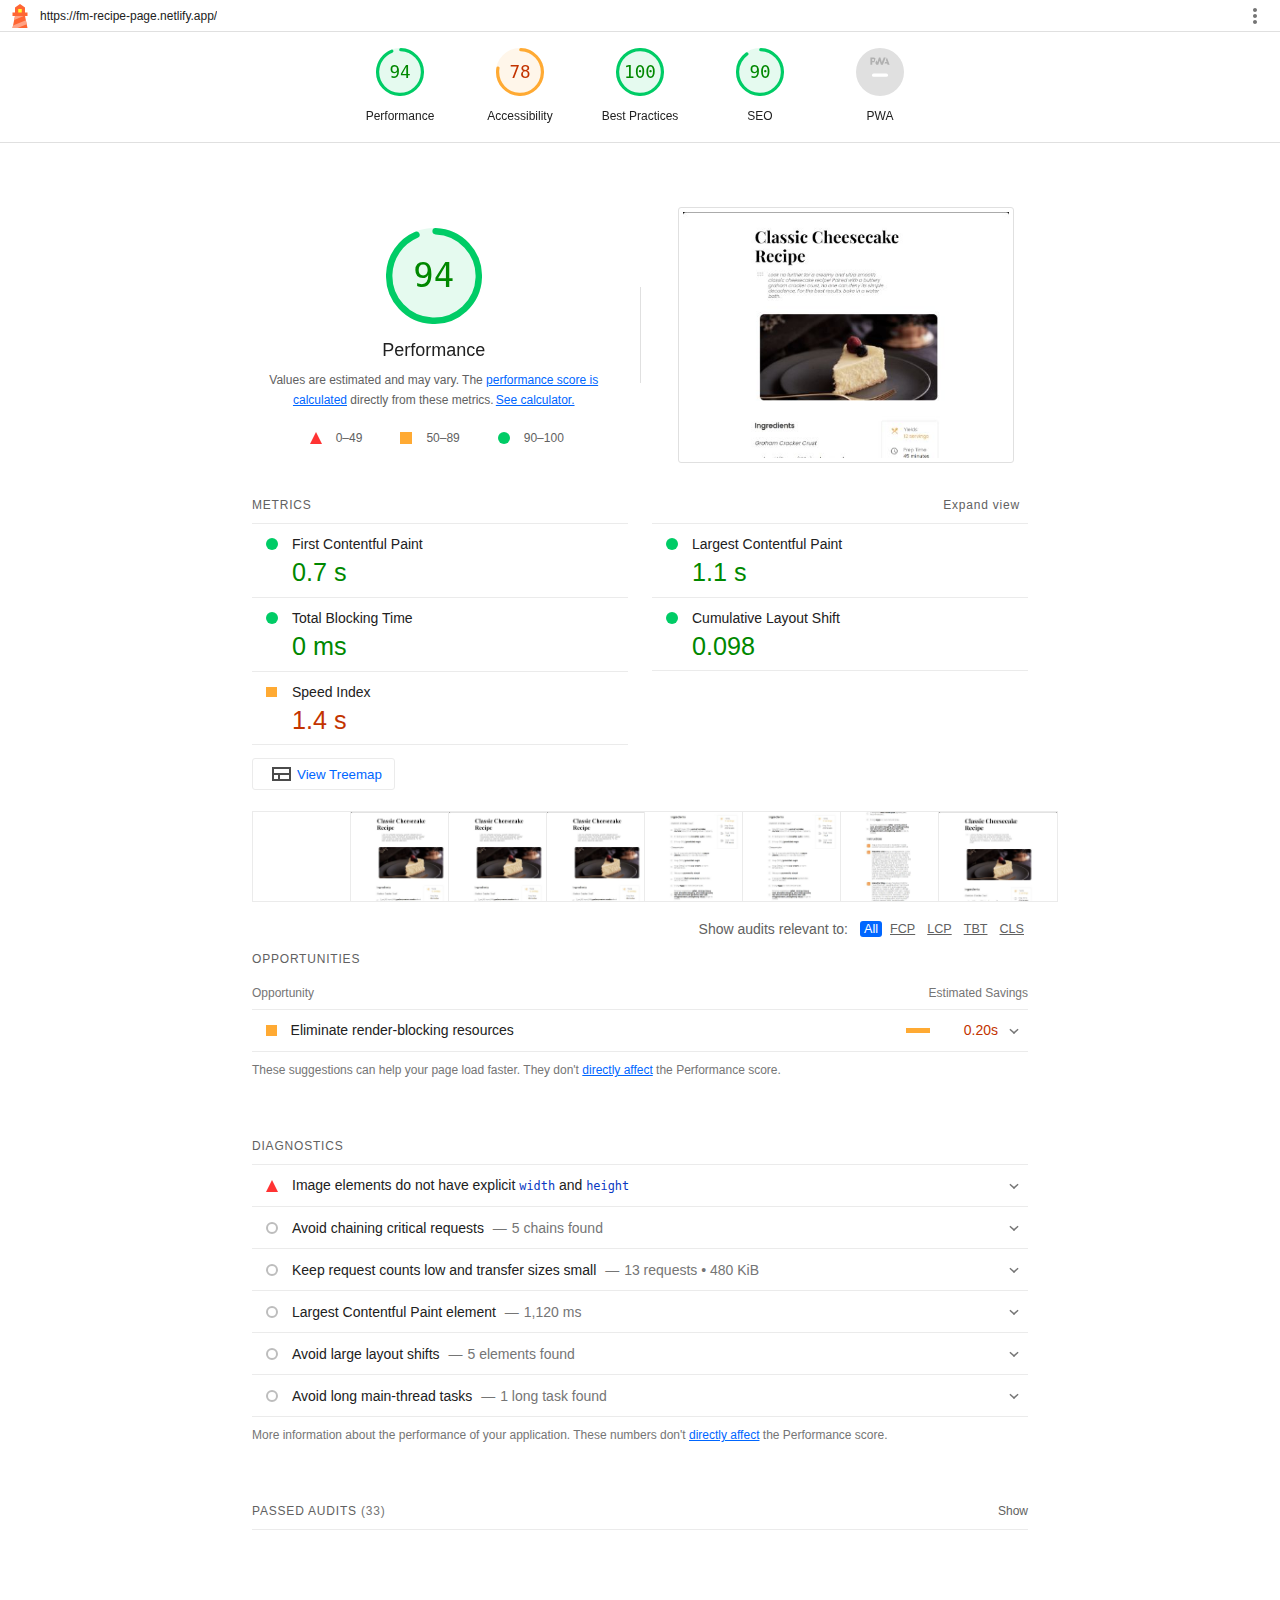
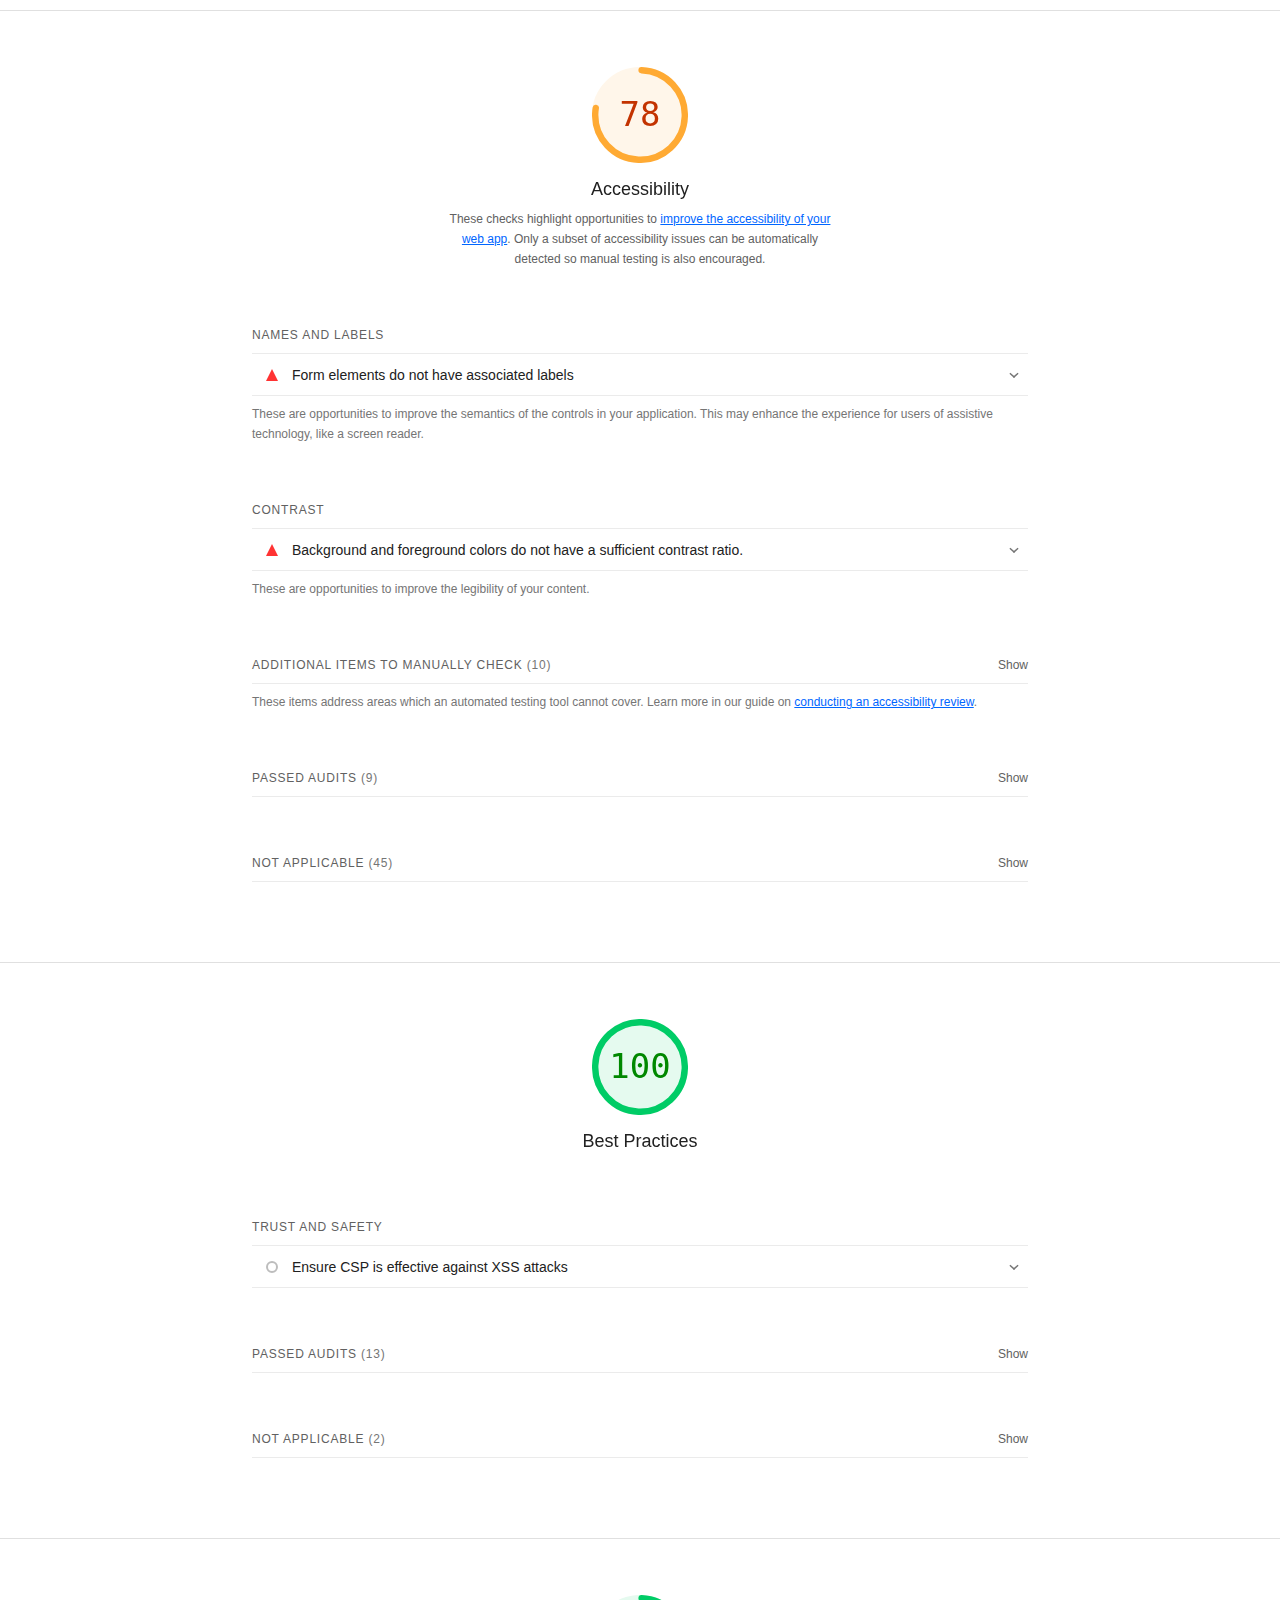
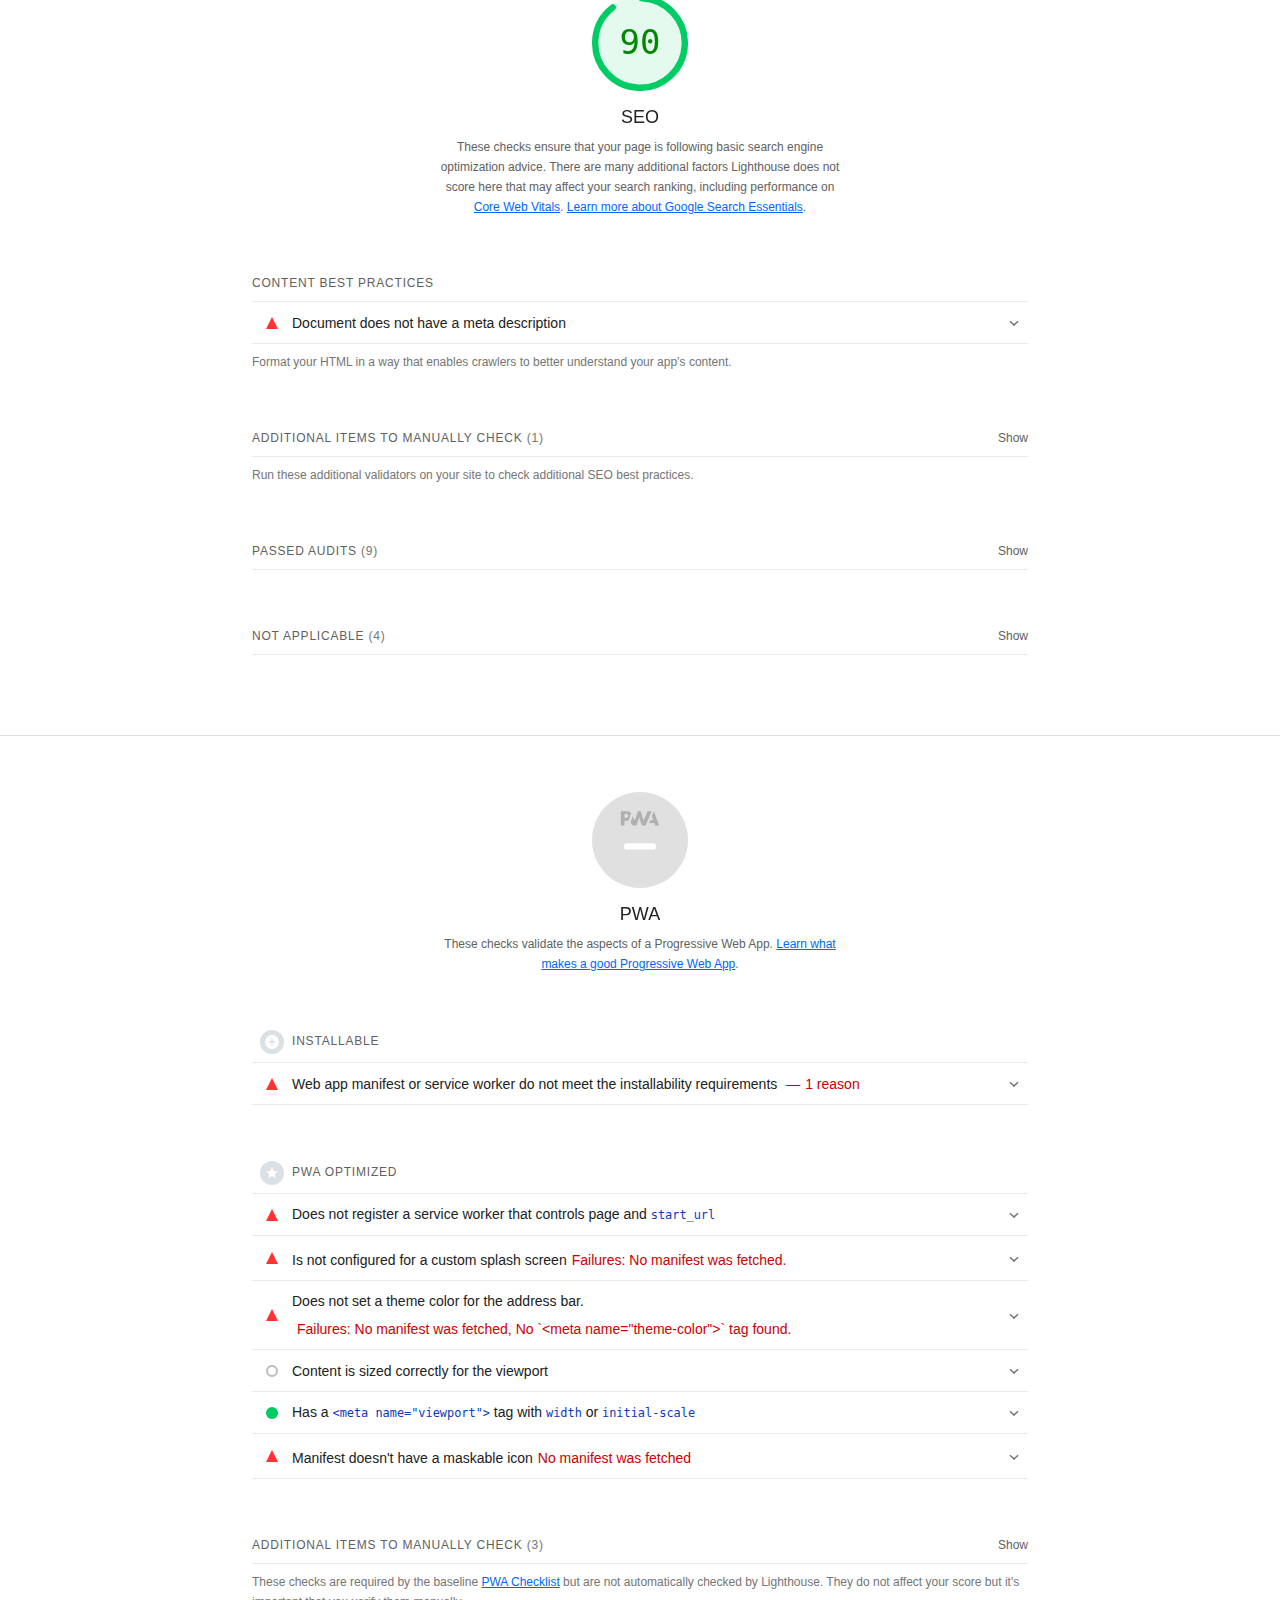
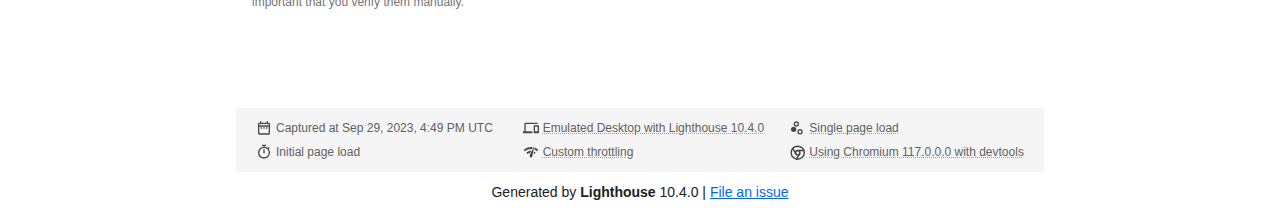
==== reports-lighthouse/desktop.report.html @ 52dff524 "prepare for perf changes" ====
<!--
@license
Copyright 2018 The Lighthouse Authors. All Rights Reserved.

Licensed under the Apache License, Version 2.0 (the "License");
you may not use this file except in compliance with the License.
You may obtain a copy of the License at

http://www.apache.org/licenses/LICENSE-2.0

Unless required by applicable law or agreed to in writing, software
distributed under the License is distributed on an "AS-IS" BASIS,
WITHOUT WARRANTIES OR CONDITIONS OF ANY KIND, either express or implied.
See the License for the specific language governing permissions and
limitations under the License.
-->
<!doctype html>
<html lang="en">
<head>
  <meta charset="utf-8">
  <meta name="viewport" content="width=device-width, initial-scale=1, minimum-scale=1">
  <link rel="icon" href='data:image/svg+xml;utf8,<svg fill="none" xmlns="http://www.w3.org/2000/svg" viewBox="0 0 48 48"><path d="m14 7 10-7 10 7v10h5v7h-5l5 24H9l5-24H9v-7h5V7Z" fill="%23F63"/><path d="M31.561 24H14l-1.689 8.105L31.561 24ZM18.983 48H9l1.022-4.907L35.723 32.27l1.663 7.98L18.983 48Z" fill="%23FFA385"/><path fill="%23FF3" d="M20.5 10h7v7h-7z"/></svg>'>
  <title>Lighthouse Report</title>
  <style>body {margin: 0}</style>
</head>
<body>
  <noscript>Lighthouse report requires JavaScript. Please enable.</noscript>

  <div id="lh-log"></div>

  <script>window.__LIGHTHOUSE_JSON__ = {"lighthouseVersion":"10.4.0","requestedUrl":"https://fm-recipe-page.netlify.app/","mainDocumentUrl":"https://fm-recipe-page.netlify.app/","finalDisplayedUrl":"https://fm-recipe-page.netlify.app/","finalUrl":"https://fm-recipe-page.netlify.app/","fetchTime":"2023-09-29T16:49:35.455Z","gatherMode":"navigation","runWarnings":[],"userAgent":"Mozilla/5.0 (Windows NT 10.0; Win64; x64) AppleWebKit/537.36 (KHTML, like Gecko) Chrome/117.0.0.0 Safari/537.36","environment":{"networkUserAgent":"Mozilla/5.0 (Macintosh; Intel Mac OS X 10_15_7) AppleWebKit/537.36 (KHTML, like Gecko) Chrome/109.0.0.0 Safari/537.36","hostUserAgent":"Mozilla/5.0 (Windows NT 10.0; Win64; x64) AppleWebKit/537.36 (KHTML, like Gecko) Chrome/117.0.0.0 Safari/537.36","benchmarkIndex":1308,"credits":{"axe-core":"4.7.2"}},"audits":{"is-on-https":{"id":"is-on-https","title":"Uses HTTPS","description":"All sites should be protected with HTTPS, even ones that don't handle sensitive data. This includes avoiding [mixed content](https://developers.google.com/web/fundamentals/security/prevent-mixed-content/what-is-mixed-content), where some resources are loaded over HTTP despite the initial request being served over HTTPS. HTTPS prevents intruders from tampering with or passively listening in on the communications between your app and your users, and is a prerequisite for HTTP/2 and many new web platform APIs. [Learn more about HTTPS](https://developer.chrome.com/docs/lighthouse/pwa/is-on-https/).","score":1,"scoreDisplayMode":"binary","details":{"type":"table","headings":[],"items":[]}},"service-worker":{"id":"service-worker","title":"Does not register a service worker that controls page and `start_url`","description":"The service worker is the technology that enables your app to use many Progressive Web App features, such as offline, add to homescreen, and push notifications. [Learn more about Service Workers](https://developer.chrome.com/docs/lighthouse/pwa/service-worker/).","score":0,"scoreDisplayMode":"binary"},"viewport":{"id":"viewport","title":"Has a `\u003cmeta name=\"viewport\">` tag with `width` or `initial-scale`","description":"A `\u003cmeta name=\"viewport\">` not only optimizes your app for mobile screen sizes, but also prevents [a 300 millisecond delay to user input](https://developer.chrome.com/blog/300ms-tap-delay-gone-away/). [Learn more about using the viewport meta tag](https://developer.chrome.com/docs/lighthouse/pwa/viewport/).","score":1,"scoreDisplayMode":"binary","warnings":[]},"first-contentful-paint":{"id":"first-contentful-paint","title":"First Contentful Paint","description":"First Contentful Paint marks the time at which the first text or image is painted. [Learn more about the First Contentful Paint metric](https://developer.chrome.com/docs/lighthouse/performance/first-contentful-paint/).","score":0.98,"scoreDisplayMode":"numeric","numericValue":694.8228,"numericUnit":"millisecond","displayValue":"0.7 s"},"largest-contentful-paint":{"id":"largest-contentful-paint","title":"Largest Contentful Paint","description":"Largest Contentful Paint marks the time at which the largest text or image is painted. [Learn more about the Largest Contentful Paint metric](https://developer.chrome.com/docs/lighthouse/performance/lighthouse-largest-contentful-paint/)","score":0.92,"scoreDisplayMode":"numeric","numericValue":1122.1979000000001,"numericUnit":"millisecond","displayValue":"1.1 s"},"first-meaningful-paint":{"id":"first-meaningful-paint","title":"First Meaningful Paint","description":"First Meaningful Paint measures when the primary content of a page is visible. [Learn more about the First Meaningful Paint metric](https://developer.chrome.com/docs/lighthouse/performance/first-meaningful-paint/).","score":0.98,"scoreDisplayMode":"numeric","numericValue":694.8228,"numericUnit":"millisecond","displayValue":"0.7 s"},"speed-index":{"id":"speed-index","title":"Speed Index","description":"Speed Index shows how quickly the contents of a page are visibly populated. [Learn more about the Speed Index metric](https://developer.chrome.com/docs/lighthouse/performance/speed-index/).","score":0.88,"scoreDisplayMode":"numeric","numericValue":1351.0488526846018,"numericUnit":"millisecond","displayValue":"1.4 s"},"screenshot-thumbnails":{"id":"screenshot-thumbnails","title":"Screenshot Thumbnails","description":"This is what the load of your site looked like.","score":null,"scoreDisplayMode":"informative","details":{"type":"filmstrip","scale":3410,"items":[{"timing":426,"timestamp":138591740818,"data":"[data-uri]"},{"timing":853,"timestamp":138592167068,"data":"[data-uri]"},{"timing":1279,"timestamp":138592593318,"data":"[data-uri]"},{"timing":1705,"timestamp":138593019568,"data":"[data-uri]"},{"timing":2131,"timestamp":138593445818,"data":"[data-uri]"},{"timing":2558,"timestamp":138593872068,"data":"[data-uri]"},{"timing":2984,"timestamp":138594298318,"data":"[data-uri]"},{"timing":3410,"timestamp":138594724568,"data":"[data-uri]"}]}},"final-screenshot":{"id":"final-screenshot","title":"Final Screenshot","description":"The last screenshot captured of the pageload.","score":null,"scoreDisplayMode":"informative","details":{"type":"screenshot","timing":3411,"timestamp":138594725286,"data":"[data-uri]"}},"total-blocking-time":{"id":"total-blocking-time","title":"Total Blocking Time","description":"Sum of all time periods between FCP and Time to Interactive, when task length exceeded 50ms, expressed in milliseconds. [Learn more about the Total Blocking Time metric](https://developer.chrome.com/docs/lighthouse/performance/lighthouse-total-blocking-time/).","score":1,"scoreDisplayMode":"numeric","numericValue":0,"numericUnit":"millisecond","displayValue":"0 ms"},"max-potential-fid":{"id":"max-potential-fid","title":"Max Potential First Input Delay","description":"The maximum potential First Input Delay that your users could experience is the duration of the longest task. [Learn more about the Maximum Potential First Input Delay metric](https://developer.chrome.com/docs/lighthouse/performance/lighthouse-max-potential-fid/).","score":1,"scoreDisplayMode":"numeric","numericValue":16,"numericUnit":"millisecond","displayValue":"20 ms"},"cumulative-layout-shift":{"id":"cumulative-layout-shift","title":"Cumulative Layout Shift","description":"Cumulative Layout Shift measures the movement of visible elements within the viewport. [Learn more about the Cumulative Layout Shift metric](https://web.dev/cls/).","score":0.9,"scoreDisplayMode":"numeric","numericValue":0.09763303932214516,"numericUnit":"unitless","displayValue":"0.098","details":{"type":"debugdata","items":[{"cumulativeLayoutShiftMainFrame":0.09763303932214516}]}},"errors-in-console":{"id":"errors-in-console","title":"No browser errors logged to the console","description":"Errors logged to the console indicate unresolved problems. They can come from network request failures and other browser concerns. [Learn more about this errors in console diagnostic audit](https://developer.chrome.com/docs/lighthouse/best-practices/errors-in-console/)","score":1,"scoreDisplayMode":"binary","details":{"type":"table","headings":[],"items":[]}},"server-response-time":{"id":"server-response-time","title":"Initial server response time was short","description":"Keep the server response time for the main document short because all other requests depend on it. [Learn more about the Time to First Byte metric](https://developer.chrome.com/docs/lighthouse/performance/time-to-first-byte/).","score":1,"scoreDisplayMode":"binary","numericValue":91.822,"numericUnit":"millisecond","displayValue":"Root document took 90 ms","details":{"type":"opportunity","headings":[{"key":"url","valueType":"url","label":"URL"},{"key":"responseTime","valueType":"timespanMs","label":"Time Spent"}],"items":[{"url":"https://fm-recipe-page.netlify.app/","responseTime":91.822}],"overallSavingsMs":0}},"interactive":{"id":"interactive","title":"Time to Interactive","description":"Time to Interactive is the amount of time it takes for the page to become fully interactive. [Learn more about the Time to Interactive metric](https://developer.chrome.com/docs/lighthouse/performance/interactive/).","score":1,"scoreDisplayMode":"numeric","numericValue":694.8228,"numericUnit":"millisecond","displayValue":"0.7 s"},"user-timings":{"id":"user-timings","title":"User Timing marks and measures","description":"Consider instrumenting your app with the User Timing API to measure your app's real-world performance during key user experiences. [Learn more about User Timing marks](https://developer.chrome.com/docs/lighthouse/performance/user-timings/).","score":null,"scoreDisplayMode":"notApplicable","details":{"type":"table","headings":[],"items":[]}},"critical-request-chains":{"id":"critical-request-chains","title":"Avoid chaining critical requests","description":"The Critical Request Chains below show you what resources are loaded with a high priority. Consider reducing the length of chains, reducing the download size of resources, or deferring the download of unnecessary resources to improve page load. [Learn how to avoid chaining critical requests](https://developer.chrome.com/docs/lighthouse/performance/critical-request-chains/).","score":null,"scoreDisplayMode":"informative","displayValue":"5 chains found","details":{"type":"criticalrequestchain","chains":{"4260FE67309B801C37359170AD537C31":{"request":{"url":"https://fm-recipe-page.netlify.app/","startTime":138591.317893,"endTime":138591.412167,"responseReceivedTime":138591.410562,"transferSize":2514},"children":{"1312.2":{"request":{"url":"https://fm-recipe-page.netlify.app/styles.css","startTime":138591.441712,"endTime":138591.536055,"responseReceivedTime":138591.53413500002,"transferSize":2175}},"1312.3":{"request":{"url":"https://fonts.googleapis.com/icon?family=Material+Icons","startTime":138591.444662,"endTime":138591.610799,"responseReceivedTime":138591.608528,"transferSize":468}},"1312.4":{"request":{"url":"https://fonts.googleapis.com/css2?family=Poppins:wght@400;500&family=Playfair+Display:wght@700&display=swap&display=swap","startTime":138591.447073,"endTime":138591.614381,"responseReceivedTime":138591.61213399997,"transferSize":766},"children":{"1312.22":{"request":{"url":"https://fonts.gstatic.com/s/playfairdisplay/v36/nuFvD-vYSZviVYUb_rj3ij__anPXJzDwcbmjWBN2PKeiunDXbtPK-F2qC0s.woff2","startTime":138591.831445,"endTime":138592.025204,"responseReceivedTime":138591.98337099998,"transferSize":23428}},"1312.25":{"request":{"url":"https://fonts.gstatic.com/s/poppins/v20/pxiEyp8kv8JHgFVrJJfecnFHGPc.woff2","startTime":138591.837751,"endTime":138592.033291,"responseReceivedTime":138592.02610100002,"transferSize":7996}},"1312.28":{"request":{"url":"https://fonts.gstatic.com/s/poppins/v20/pxiByp8kv8JHgFVrLGT9Z1xlFd2JQEk.woff2","startTime":138591.838585,"endTime":138592.053203,"responseReceivedTime":138592.03455699998,"transferSize":7861}}}}}}},"longestChain":{"duration":735.3099999725819,"length":3,"transferSize":7861}}},"redirects":{"id":"redirects","title":"Avoid multiple page redirects","description":"Redirects introduce additional delays before the page can be loaded. [Learn how to avoid page redirects](https://developer.chrome.com/docs/lighthouse/performance/redirects/).","score":1,"scoreDisplayMode":"numeric","numericValue":0,"numericUnit":"millisecond","displayValue":"","details":{"type":"opportunity","headings":[],"items":[],"overallSavingsMs":0}},"installable-manifest":{"id":"installable-manifest","title":"Web app manifest or service worker do not meet the installability requirements","description":"Service worker is the technology that enables your app to use many Progressive Web App features, such as offline, add to homescreen, and push notifications. With proper service worker and manifest implementations, browsers can proactively prompt users to add your app to their homescreen, which can lead to higher engagement. [Learn more about manifest installability requirements](https://developer.chrome.com/docs/lighthouse/pwa/installable-manifest/).","score":0,"scoreDisplayMode":"binary","numericValue":1,"numericUnit":"element","displayValue":"1 reason","warnings":[],"details":{"type":"table","headings":[{"key":"reason","valueType":"text","label":"Failure reason"}],"items":[{"reason":"Page has no manifest \u003clink> URL"}],"debugData":{"type":"debugdata","manifestUrl":null}}},"splash-screen":{"id":"splash-screen","title":"Is not configured for a custom splash screen","description":"A themed splash screen ensures a high-quality experience when users launch your app from their homescreens. [Learn more about splash screens](https://developer.chrome.com/docs/lighthouse/pwa/splash-screen/).","score":0,"scoreDisplayMode":"binary","explanation":"Failures: No manifest was fetched.","details":{"type":"debugdata","items":[{"failures":["No manifest was fetched"],"isParseFailure":true,"parseFailureReason":"No manifest was fetched"}]}},"themed-omnibox":{"id":"themed-omnibox","title":"Does not set a theme color for the address bar.","description":"The browser address bar can be themed to match your site. [Learn more about theming the address bar](https://developer.chrome.com/docs/lighthouse/pwa/themed-omnibox/).","score":0,"scoreDisplayMode":"binary","explanation":"Failures: No manifest was fetched,\nNo `\u003cmeta name=\"theme-color\">` tag found.","details":{"type":"debugdata","items":[{"failures":["No manifest was fetched","No `\u003cmeta name=\"theme-color\">` tag found"],"themeColor":null,"isParseFailure":true,"parseFailureReason":"No manifest was fetched"}]}},"maskable-icon":{"id":"maskable-icon","title":"Manifest doesn't have a maskable icon","description":"A maskable icon ensures that the image fills the entire shape without being letterboxed when installing the app on a device. [Learn about maskable manifest icons](https://developer.chrome.com/docs/lighthouse/pwa/maskable-icon-audit/).","score":0,"scoreDisplayMode":"binary","explanation":"No manifest was fetched"},"content-width":{"id":"content-width","title":"Content is sized correctly for the viewport","description":"If the width of your app's content doesn't match the width of the viewport, your app might not be optimized for mobile screens. [Learn how to size content for the viewport](https://developer.chrome.com/docs/lighthouse/pwa/content-width/).","score":null,"scoreDisplayMode":"notApplicable"},"image-aspect-ratio":{"id":"image-aspect-ratio","title":"Displays images with correct aspect ratio","description":"Image display dimensions should match natural aspect ratio. [Learn more about image aspect ratio](https://developer.chrome.com/docs/lighthouse/best-practices/image-aspect-ratio/).","score":1,"scoreDisplayMode":"binary","details":{"type":"table","headings":[],"items":[]}},"image-size-responsive":{"id":"image-size-responsive","title":"Serves images with appropriate resolution","description":"Image natural dimensions should be proportional to the display size and the pixel ratio to maximize image clarity. [Learn how to provide responsive images](https://web.dev/serve-responsive-images/).","score":1,"scoreDisplayMode":"binary","details":{"type":"table","headings":[],"items":[]}},"preload-fonts":{"id":"preload-fonts","title":"Fonts with `font-display: optional` are preloaded","description":"Preload `optional` fonts so first-time visitors may use them. [Learn more about preloading fonts](https://web.dev/preload-optional-fonts/)","score":null,"scoreDisplayMode":"notApplicable"},"deprecations":{"id":"deprecations","title":"Avoids deprecated APIs","description":"Deprecated APIs will eventually be removed from the browser. [Learn more about deprecated APIs](https://developer.chrome.com/docs/lighthouse/best-practices/deprecations/).","score":1,"scoreDisplayMode":"binary","details":{"type":"table","headings":[],"items":[]}},"mainthread-work-breakdown":{"id":"mainthread-work-breakdown","title":"Minimizes main-thread work","description":"Consider reducing the time spent parsing, compiling and executing JS. You may find delivering smaller JS payloads helps with this. [Learn how to minimize main-thread work](https://developer.chrome.com/docs/lighthouse/performance/mainthread-work-breakdown/)","score":1,"scoreDisplayMode":"numeric","numericValue":513.1260000000001,"numericUnit":"millisecond","displayValue":"0.5 s","details":{"type":"table","headings":[{"key":"groupLabel","valueType":"text","label":"Category"},{"key":"duration","valueType":"ms","granularity":1,"label":"Time Spent"}],"items":[{"group":"other","groupLabel":"Other","duration":242.63300000000004},{"group":"styleLayout","groupLabel":"Style & Layout","duration":173.7},{"group":"paintCompositeRender","groupLabel":"Rendering","duration":73.16200000000006},{"group":"scriptEvaluation","groupLabel":"Script Evaluation","duration":14.833999999999993},{"group":"parseHTML","groupLabel":"Parse HTML & CSS","duration":7.112999999999999},{"group":"scriptParseCompile","groupLabel":"Script Parsing & Compilation","duration":1.684}],"sortedBy":["duration"]}},"bootup-time":{"id":"bootup-time","title":"JavaScript execution time","description":"Consider reducing the time spent parsing, compiling, and executing JS. You may find delivering smaller JS payloads helps with this. [Learn how to reduce Javascript execution time](https://developer.chrome.com/docs/lighthouse/performance/bootup-time/).","score":1,"scoreDisplayMode":"numeric","numericValue":13.627000000000002,"numericUnit":"millisecond","displayValue":"0.0 s","details":{"type":"table","headings":[{"key":"url","valueType":"url","label":"URL"},{"key":"total","granularity":1,"valueType":"ms","label":"Total CPU Time"},{"key":"scripting","granularity":1,"valueType":"ms","label":"Script Evaluation"},{"key":"scriptParseCompile","granularity":1,"valueType":"ms","label":"Script Parse"}],"items":[{"url":"https://fm-recipe-page.netlify.app/","total":281.186,"scripting":4.676,"scriptParseCompile":1.684},{"url":"Unattributable","total":219.11100000000005,"scripting":7.267000000000001,"scriptParseCompile":0}],"summary":{"wastedMs":13.627000000000002},"sortedBy":["total"]}},"uses-rel-preload":{"id":"uses-rel-preload","title":"Preload key requests","description":"Consider using `\u003clink rel=preload>` to prioritize fetching resources that are currently requested later in page load. [Learn how to preload key requests](https://developer.chrome.com/docs/lighthouse/performance/uses-rel-preload/).","score":null,"scoreDisplayMode":"notApplicable","details":{"type":"opportunity","headings":[],"items":[],"overallSavingsMs":0}},"uses-rel-preconnect":{"id":"uses-rel-preconnect","title":"Preconnect to required origins","description":"Consider adding `preconnect` or `dns-prefetch` resource hints to establish early connections to important third-party origins. [Learn how to preconnect to required origins](https://developer.chrome.com/docs/lighthouse/performance/uses-rel-preconnect/).","score":1,"scoreDisplayMode":"numeric","numericValue":0,"numericUnit":"millisecond","displayValue":"","warnings":[],"details":{"type":"opportunity","headings":[],"items":[],"overallSavingsMs":0,"sortedBy":["wastedMs"]}},"font-display":{"id":"font-display","title":"All text remains visible during webfont loads","description":"Leverage the `font-display` CSS feature to ensure text is user-visible while webfonts are loading. [Learn more about `font-display`](https://developer.chrome.com/docs/lighthouse/performance/font-display/).","score":1,"scoreDisplayMode":"binary","warnings":[],"details":{"type":"table","headings":[],"items":[]}},"diagnostics":{"id":"diagnostics","title":"Diagnostics","description":"Collection of useful page vitals.","score":null,"scoreDisplayMode":"informative","details":{"type":"debugdata","items":[{"numRequests":13,"numScripts":0,"numStylesheets":3,"numFonts":3,"numTasks":513,"numTasksOver10ms":3,"numTasksOver25ms":2,"numTasksOver50ms":2,"numTasksOver100ms":1,"numTasksOver500ms":0,"rtt":0.0334,"throughput":7632299.294553288,"maxRtt":0.0619,"maxServerLatency":218.8257,"totalByteWeight":491148,"totalTaskTime":513.126,"mainDocumentTransferSize":2514}]}},"network-requests":{"id":"network-requests","title":"Network Requests","description":"Lists the network requests that were made during page load.","score":null,"scoreDisplayMode":"informative","details":{"type":"table","headings":[{"key":"url","valueType":"url","label":"URL"},{"key":"protocol","valueType":"text","label":"Protocol"},{"key":"networkRequestTime","valueType":"ms","granularity":1,"label":"Network Request Time"},{"key":"networkEndTime","valueType":"ms","granularity":1,"label":"Network End Time"},{"key":"transferSize","valueType":"bytes","displayUnit":"kb","granularity":1,"label":"Transfer Size"},{"key":"resourceSize","valueType":"bytes","displayUnit":"kb","granularity":1,"label":"Resource Size"},{"key":"statusCode","valueType":"text","label":"Status Code"},{"key":"mimeType","valueType":"text","label":"MIME Type"},{"key":"resourceType","valueType":"text","label":"Resource Type"}],"items":[{"url":"https://fm-recipe-page.netlify.app/","sessionTargetType":"page","protocol":"h2","rendererStartTime":0,"networkRequestTime":2.2080000042915344,"networkEndTime":96.48199999332428,"finished":true,"transferSize":2514,"resourceSize":7610,"statusCode":200,"mimeType":"text/html","resourceType":"Document","priority":"VeryHigh","experimentalFromMainFrame":true,"entity":"netlify.app"},{"url":"https://fm-recipe-page.netlify.app/styles.css","sessionTargetType":"page","protocol":"h2","rendererStartTime":111.80200001597404,"networkRequestTime":126.02700001001358,"networkEndTime":220.37000000476837,"finished":true,"transferSize":2175,"resourceSize":6533,"statusCode":200,"mimeType":"text/css","resourceType":"Stylesheet","priority":"VeryHigh","experimentalFromMainFrame":true,"entity":"netlify.app"},{"url":"https://fonts.googleapis.com/icon?family=Material+Icons","sessionTargetType":"page","protocol":"h2","rendererStartTime":112.97499999403954,"networkRequestTime":128.97699999809265,"networkEndTime":295.113999992609,"finished":true,"transferSize":468,"resourceSize":575,"statusCode":200,"mimeType":"text/css","resourceType":"Stylesheet","priority":"VeryHigh","experimentalFromMainFrame":true,"entity":"Google Fonts"},{"url":"https://fonts.googleapis.com/css2?family=Poppins:wght@400;500&family=Playfair+Display:wght@700&display=swap&display=swap","sessionTargetType":"page","protocol":"h2","rendererStartTime":114.02300000190735,"networkRequestTime":131.38799998164177,"networkEndTime":298.69599997997284,"finished":true,"transferSize":766,"resourceSize":3949,"statusCode":200,"mimeType":"text/css","resourceType":"Stylesheet","priority":"VeryHigh","experimentalFromMainFrame":true,"entity":"Google Fonts"},{"url":"https://fm-recipe-page.netlify.app/assets/png/classic-cheesecake.png","sessionTargetType":"page","protocol":"h2","rendererStartTime":114.891999989748,"networkRequestTime":132.38299998641014,"networkEndTime":704.919999986887,"finished":true,"transferSize":443820,"resourceSize":443515,"statusCode":200,"mimeType":"image/png","resourceType":"Image","priority":"High","experimentalFromMainFrame":true,"entity":"netlify.app"},{"url":"https://fm-recipe-page.netlify.app/assets/svg/local_dining_FILL0_wght400_GRAD0_opsz24-min.svg","sessionTargetType":"page","protocol":"h2","rendererStartTime":115.41800001263618,"networkRequestTime":133.25799998641014,"networkEndTime":498.71299999952316,"finished":true,"transferSize":350,"resourceSize":298,"statusCode":200,"mimeType":"image/svg+xml","resourceType":"Image","priority":"High","experimentalFromMainFrame":true,"entity":"netlify.app"},{"url":"https://fm-recipe-page.netlify.app/assets/svg/schedule_FILL0_wght400_GRAD0_opsz24-min.svg","sessionTargetType":"page","protocol":"h2","rendererStartTime":115.77899998426437,"networkRequestTime":134.1749999821186,"networkEndTime":707.0730000138283,"finished":true,"transferSize":506,"resourceSize":454,"statusCode":200,"mimeType":"image/svg+xml","resourceType":"Image","priority":"High","experimentalFromMainFrame":true,"entity":"netlify.app"},{"url":"https://fm-recipe-page.netlify.app/assets/svg/6dots-min.svg","sessionTargetType":"page","protocol":"h2","rendererStartTime":316.71099999547005,"networkRequestTime":318.94100001454353,"networkEndTime":708.6140000224113,"finished":true,"transferSize":434,"resourceSize":382,"statusCode":200,"mimeType":"image/svg+xml","resourceType":"Image","priority":"High","experimentalFromMainFrame":true,"entity":"netlify.app"},{"url":"https://fonts.gstatic.com/s/playfairdisplay/v36/nuFvD-vYSZviVYUb_rj3ij__anPXJzDwcbmjWBN2PKeiunDXbtPK-F2qC0s.woff2","sessionTargetType":"page","protocol":"h2","rendererStartTime":322.7029999792576,"networkRequestTime":515.7599999904633,"networkEndTime":709.5189999938011,"finished":true,"transferSize":23428,"resourceSize":23300,"statusCode":200,"mimeType":"font/woff2","resourceType":"Font","priority":"VeryHigh","experimentalFromMainFrame":true,"entity":"Google Fonts"},{"url":"https://fonts.gstatic.com/s/poppins/v20/pxiEyp8kv8JHgFVrJJfecnFHGPc.woff2","sessionTargetType":"page","protocol":"h2","rendererStartTime":323.6239999830723,"networkRequestTime":522.0660000145435,"networkEndTime":717.6060000061989,"finished":true,"transferSize":7996,"resourceSize":7884,"statusCode":200,"mimeType":"font/woff2","resourceType":"Font","priority":"VeryHigh","experimentalFromMainFrame":true,"entity":"Google Fonts"},{"url":"https://fonts.gstatic.com/s/poppins/v20/pxiByp8kv8JHgFVrLGT9Z1xlFd2JQEk.woff2","sessionTargetType":"page","protocol":"h2","rendererStartTime":324.4650000035763,"networkRequestTime":522.8999999761581,"networkEndTime":737.5179999768734,"finished":true,"transferSize":7861,"resourceSize":7748,"statusCode":200,"mimeType":"font/woff2","resourceType":"Font","priority":"VeryHigh","experimentalFromMainFrame":true,"entity":"Google Fonts"},{"url":"https://devchallenges.io/","sessionTargetType":"page","protocol":"h2","rendererStartTime":847.244000017643,"networkRequestTime":850.0009999871254,"networkEndTime":1072.0439999997616,"finished":true,"transferSize":0,"resourceSize":0,"statusCode":200,"mimeType":"text/html","resourceType":"Other","priority":"High","experimentalFromMainFrame":true,"entity":"devchallenges.io"},{"url":"https://fm-recipe-page.netlify.app/assets/png/devchallenges.png","sessionTargetType":"page","protocol":"h2","rendererStartTime":1077.5409999787807,"networkRequestTime":1081.5779999792576,"networkEndTime":1175.755999982357,"finished":true,"transferSize":830,"resourceSize":774,"statusCode":200,"mimeType":"image/png","resourceType":"Other","priority":"High","experimentalFromMainFrame":true,"entity":"netlify.app"}],"debugData":{"type":"debugdata","networkStartTimeTs":138591315685}}},"network-rtt":{"id":"network-rtt","title":"Network Round Trip Times","description":"Network round trip times (RTT) have a large impact on performance. If the RTT to an origin is high, it's an indication that servers closer to the user could improve performance. [Learn more about the Round Trip Time](https://hpbn.co/primer-on-latency-and-bandwidth/).","score":null,"scoreDisplayMode":"informative","numericValue":0.0619,"numericUnit":"millisecond","displayValue":"0 ms","details":{"type":"table","headings":[{"key":"origin","valueType":"text","label":"URL"},{"key":"rtt","valueType":"ms","granularity":1,"label":"Time Spent"}],"items":[{"origin":"https://fonts.gstatic.com","rtt":0.0619},{"origin":"https://devchallenges.io","rtt":0.0553},{"origin":"https://fonts.googleapis.com","rtt":0.0546},{"origin":"https://fm-recipe-page.netlify.app","rtt":0.0334}],"sortedBy":["rtt"]}},"network-server-latency":{"id":"network-server-latency","title":"Server Backend Latencies","description":"Server latencies can impact web performance. If the server latency of an origin is high, it's an indication the server is overloaded or has poor backend performance. [Learn more about server response time](https://hpbn.co/primer-on-web-performance/#analyzing-the-resource-waterfall).","score":null,"scoreDisplayMode":"informative","numericValue":218.8257,"numericUnit":"millisecond","displayValue":"220 ms","details":{"type":"table","headings":[{"key":"origin","valueType":"text","label":"URL"},{"key":"serverResponseTime","valueType":"ms","granularity":1,"label":"Time Spent"}],"items":[{"origin":"https://devchallenges.io","serverResponseTime":218.8257},{"origin":"https://fonts.gstatic.com","serverResponseTime":187.2611},{"origin":"https://fonts.googleapis.com","serverResponseTime":162.6694},{"origin":"https://fm-recipe-page.netlify.app","serverResponseTime":92.0686}],"sortedBy":["serverResponseTime"]}},"main-thread-tasks":{"id":"main-thread-tasks","title":"Tasks","description":"Lists the toplevel main thread tasks that executed during page load.","score":null,"scoreDisplayMode":"informative","details":{"type":"table","headings":[{"key":"startTime","valueType":"ms","granularity":1,"label":"Start Time"},{"key":"duration","valueType":"ms","granularity":1,"label":"End Time"}],"items":[{"duration":23.329,"startTime":105.766},{"duration":157.96,"startTime":310.459},{"duration":5.918,"startTime":529.277},{"duration":9.473,"startTime":725.014},{"duration":8.873,"startTime":734.595},{"duration":7.021,"startTime":743.479},{"duration":5.758,"startTime":750.569},{"duration":78.629,"startTime":762.057},{"duration":5.499,"startTime":2200.933}]}},"metrics":{"id":"metrics","title":"Metrics","description":"Collects all available metrics.","score":null,"scoreDisplayMode":"informative","numericValue":695,"numericUnit":"millisecond","details":{"type":"debugdata","items":[{"firstContentfulPaint":695,"firstMeaningfulPaint":695,"largestContentfulPaint":1122,"interactive":695,"speedIndex":1351,"totalBlockingTime":0,"maxPotentialFID":16,"cumulativeLayoutShift":0.09763303932214516,"cumulativeLayoutShiftMainFrame":0.09763303932214516,"lcpLoadStart":252,"lcpLoadEnd":918,"timeToFirstByte":252,"observedTimeOrigin":0,"observedTimeOriginTs":138591314568,"observedNavigationStart":0,"observedNavigationStartTs":138591314568,"observedFirstPaint":563,"observedFirstPaintTs":138591877925,"observedFirstContentfulPaint":563,"observedFirstContentfulPaintTs":138591877925,"observedFirstContentfulPaintAllFrames":563,"observedFirstContentfulPaintAllFramesTs":138591877925,"observedFirstMeaningfulPaint":563,"observedFirstMeaningfulPaintTs":138591877925,"observedLargestContentfulPaint":863,"observedLargestContentfulPaintTs":138592177614,"observedLargestContentfulPaintAllFrames":863,"observedLargestContentfulPaintAllFramesTs":138592177614,"observedTraceEnd":3564,"observedTraceEndTs":138594878451,"observedLoad":841,"observedLoadTs":138592155871,"observedDomContentLoaded":136,"observedDomContentLoadedTs":138591450524,"observedCumulativeLayoutShift":0.09763303932214516,"observedCumulativeLayoutShiftMainFrame":0.09763303932214516,"observedFirstVisualChange":546,"observedFirstVisualChangeTs":138591860568,"observedLastVisualChange":3410,"observedLastVisualChangeTs":138594724568,"observedSpeedIndex":1767,"observedSpeedIndexTs":138593081151},{"lcpInvalidated":false}]}},"performance-budget":{"id":"performance-budget","title":"Performance budget","description":"Keep the quantity and size of network requests under the targets set by the provided performance budget. [Learn more about performance budgets](https://developers.google.com/web/tools/lighthouse/audits/budgets).","score":null,"scoreDisplayMode":"notApplicable"},"timing-budget":{"id":"timing-budget","title":"Timing budget","description":"Set a timing budget to help you keep an eye on the performance of your site. Performant sites load fast and respond to user input events quickly. [Learn more about performance budgets](https://developers.google.com/web/tools/lighthouse/audits/budgets).","score":null,"scoreDisplayMode":"notApplicable"},"resource-summary":{"id":"resource-summary","title":"Keep request counts low and transfer sizes small","description":"To set budgets for the quantity and size of page resources, add a budget.json file. [Learn more about performance budgets](https://web.dev/use-lighthouse-for-performance-budgets/).","score":null,"scoreDisplayMode":"informative","displayValue":"13 requests • 480 KiB","details":{"type":"table","headings":[{"key":"label","valueType":"text","label":"Resource Type"},{"key":"requestCount","valueType":"numeric","label":"Requests"},{"key":"transferSize","valueType":"bytes","label":"Transfer Size"}],"items":[{"resourceType":"total","label":"Total","requestCount":13,"transferSize":491148},{"resourceType":"image","label":"Image","requestCount":4,"transferSize":445110},{"resourceType":"font","label":"Font","requestCount":3,"transferSize":39285},{"resourceType":"stylesheet","label":"Stylesheet","requestCount":3,"transferSize":3409},{"resourceType":"document","label":"Document","requestCount":1,"transferSize":2514},{"resourceType":"other","label":"Other","requestCount":2,"transferSize":830},{"resourceType":"media","label":"Media","requestCount":0,"transferSize":0},{"resourceType":"script","label":"Script","requestCount":0,"transferSize":0},{"resourceType":"third-party","label":"Third-party","requestCount":6,"transferSize":40519}]}},"third-party-summary":{"id":"third-party-summary","title":"Minimize third-party usage","description":"Third-party code can significantly impact load performance. Limit the number of redundant third-party providers and try to load third-party code after your page has primarily finished loading. [Learn how to minimize third-party impact](https://developers.google.com/web/fundamentals/performance/optimizing-content-efficiency/loading-third-party-javascript/).","score":1,"scoreDisplayMode":"binary","displayValue":"Third-party code blocked the main thread for 0 ms","details":{"type":"table","headings":[{"key":"entity","valueType":"text","label":"Third-Party","subItemsHeading":{"key":"url","valueType":"url"}},{"key":"transferSize","granularity":1,"valueType":"bytes","label":"Transfer Size","subItemsHeading":{"key":"transferSize"}},{"key":"blockingTime","granularity":1,"valueType":"ms","label":"Main-Thread Blocking Time","subItemsHeading":{"key":"blockingTime"}}],"items":[{"mainThreadTime":5.255999999999999,"blockingTime":0,"transferSize":40519,"entity":"Google Fonts","subItems":{"type":"subitems","items":[{"url":"https://fonts.gstatic.com/s/playfairdisplay/v36/nuFvD-vYSZviVYUb_rj3ij__anPXJzDwcbmjWBN2PKeiunDXbtPK-F2qC0s.woff2","mainThreadTime":0,"blockingTime":0,"transferSize":23428},{"url":"https://fonts.gstatic.com/s/poppins/v20/pxiEyp8kv8JHgFVrJJfecnFHGPc.woff2","mainThreadTime":0,"blockingTime":0,"transferSize":7996},{"url":"https://fonts.gstatic.com/s/poppins/v20/pxiByp8kv8JHgFVrLGT9Z1xlFd2JQEk.woff2","mainThreadTime":0,"blockingTime":0,"transferSize":7861}]}},{"mainThreadTime":0,"blockingTime":0,"transferSize":0,"entity":"devchallenges.io","subItems":{"type":"subitems","items":[]}}],"summary":{"wastedBytes":40519,"wastedMs":0},"isEntityGrouped":true}},"third-party-facades":{"id":"third-party-facades","title":"Lazy load third-party resources with facades","description":"Some third-party embeds can be lazy loaded. Consider replacing them with a facade until they are required. [Learn how to defer third-parties with a facade](https://developer.chrome.com/docs/lighthouse/performance/third-party-facades/).","score":null,"scoreDisplayMode":"notApplicable"},"largest-contentful-paint-element":{"id":"largest-contentful-paint-element","title":"Largest Contentful Paint element","description":"This is the largest contentful element painted within the viewport. [Learn more about the Largest Contentful Paint element](https://developer.chrome.com/docs/lighthouse/performance/lighthouse-largest-contentful-paint/)","score":null,"scoreDisplayMode":"informative","displayValue":"1,120 ms","details":{"type":"list","items":[{"type":"table","headings":[{"key":"node","valueType":"node","label":"Element"}],"items":[{"node":{"type":"node","lhId":"page-0-IMG","path":"1,HTML,1,BODY,0,MAIN,1,IMG","selector":"body > main > img.image-recipe","boundingRect":{"top":307,"bottom":566,"left":232,"right":766,"width":534,"height":259},"snippet":"\u003cimg class=\"image-recipe\" src=\"./assets/png/classic-cheesecake.png\" alt=\"image of a delicious piece of a classic cheesecake\">","nodeLabel":"image of a delicious piece of a classic cheesecake"}}]},{"type":"table","headings":[{"key":"phase","valueType":"text","label":"Phase"},{"key":"percent","valueType":"text","label":"% of LCP"},{"key":"timing","valueType":"ms","label":"Timing"}],"items":[{"phase":"TTFB","timing":252.0686,"percent":"22%"},{"phase":"Load Delay","timing":0,"percent":"0%"},{"phase":"Load Time","timing":665.9742838356649,"percent":"59%"},{"phase":"Render Delay","timing":204.15501616433528,"percent":"18%"}]}]}},"lcp-lazy-loaded":{"id":"lcp-lazy-loaded","title":"Largest Contentful Paint image was not lazily loaded","description":"Above-the-fold images that are lazily loaded render later in the page lifecycle, which can delay the largest contentful paint. [Learn more about optimal lazy loading](https://web.dev/lcp-lazy-loading/).","score":1,"scoreDisplayMode":"binary","details":{"type":"table","headings":[{"key":"node","valueType":"node","label":"Element"}],"items":[{"node":{"type":"node","lhId":"1-41-IMG","path":"1,HTML,1,BODY,0,MAIN,1,IMG","selector":"body > main > img.image-recipe","boundingRect":{"top":307,"bottom":566,"left":232,"right":766,"width":534,"height":259},"snippet":"\u003cimg class=\"image-recipe\" src=\"./assets/png/classic-cheesecake.png\" alt=\"image of a delicious piece of a classic cheesecake\">","nodeLabel":"image of a delicious piece of a classic cheesecake"}}]}},"layout-shift-elements":{"id":"layout-shift-elements","title":"Avoid large layout shifts","description":"These DOM elements contribute most to the CLS of the page. [Learn how to improve CLS](https://web.dev/optimize-cls/)","score":null,"scoreDisplayMode":"informative","displayValue":"5 elements found","details":{"type":"table","headings":[{"key":"node","valueType":"node","label":"Element"},{"key":"score","valueType":"numeric","granularity":0.001,"label":"CLS Contribution"}],"items":[{"node":{"type":"node","lhId":"page-0-IMG","path":"1,HTML,1,BODY,0,MAIN,1,IMG","selector":"body > main > img.image-recipe","boundingRect":{"top":307,"bottom":566,"left":232,"right":766,"width":534,"height":259},"snippet":"\u003cimg class=\"image-recipe\" src=\"./assets/png/classic-cheesecake.png\" alt=\"image of a delicious piece of a classic cheesecake\">","nodeLabel":"image of a delicious piece of a classic cheesecake"},"score":0.048365017586328385},{"node":{"type":"node","lhId":"page-1-H1","path":"1,HTML,1,BODY,0,MAIN,0,SECTION,0,H1","selector":"body > main > section.description > h1.title-recipe","boundingRect":{"top":46,"bottom":159,"left":216,"right":766,"width":550,"height":113},"snippet":"\u003ch1 class=\"title-recipe\">","nodeLabel":"Classic Cheesecake Recipe"},"score":0.0230921971929811},{"node":{"type":"node","lhId":"page-2-ARTICLE","path":"1,HTML,1,BODY,0,MAIN,3,ARTICLE","selector":"body > main > article.ingredients","boundingRect":{"top":630,"bottom":1342,"left":216,"right":581,"width":365,"height":712},"snippet":"\u003carticle class=\"ingredients\">","nodeLabel":"Ingredients\nGraham Cracker Crust\n\n1 and 1/2 cups (150g)graham cracker crumbs(ab…"},"score":0.015134772288959406},{"node":{"type":"node","lhId":"page-3-ARTICLE","path":"1,HTML,1,BODY,0,MAIN,2,ARTICLE","selector":"body > main > article.info","boundingRect":{"top":630,"bottom":903,"left":600,"right":766,"width":166,"height":273},"snippet":"\u003carticle class=\"info grid-info-icons\">","nodeLabel":"Yields\n\n12 servings\n\nPrep Time\n\n45 minutes\n\nCook Time\n\n1 hour\n\nTotal Time\n\n7.75…"},"score":0.00889996143726853},{"node":{"type":"node","lhId":"page-4-P","path":"1,HTML,1,BODY,0,MAIN,3,ARTICLE,1,SECTION,1,DIV,1,P","selector":"article.ingredients > section.graham-cracker-crust > div.list > p.description","boundingRect":{"top":735,"bottom":767,"left":243,"right":581,"width":338,"height":32},"snippet":"\u003cp class=\"description\">","nodeLabel":"1 and 1/2 cups (150g)graham cracker crumbs(about 10 full sheet graham crackers)."},"score":0.0021410908166077337}]}},"long-tasks":{"id":"long-tasks","title":"Avoid long main-thread tasks","description":"Lists the longest tasks on the main thread, useful for identifying worst contributors to input delay. [Learn how to avoid long main-thread tasks](https://web.dev/long-tasks-devtools/)","score":null,"scoreDisplayMode":"informative","displayValue":"1 long task found","details":{"type":"table","headings":[{"key":"url","valueType":"url","label":"URL"},{"key":"startTime","valueType":"ms","granularity":1,"label":"Start Time"},{"key":"duration","valueType":"ms","granularity":1,"label":"Duration"}],"items":[{"url":"https://fm-recipe-page.netlify.app/","duration":79,"startTime":320.0686}],"sortedBy":["duration"],"skipSumming":["startTime"],"debugData":{"type":"debugdata","urls":["https://fm-recipe-page.netlify.app/"],"tasks":[{"urlIndex":0,"startTime":320.1,"duration":79,"other":79,"paintCompositeRender":0,"styleLayout":0}]}}},"no-unload-listeners":{"id":"no-unload-listeners","title":"Avoids `unload` event listeners","description":"The `unload` event does not fire reliably and listening for it can prevent browser optimizations like the Back-Forward Cache. Use `pagehide` or `visibilitychange` events instead. [Learn more about unload event listeners](https://web.dev/bfcache/#never-use-the-unload-event)","score":1,"scoreDisplayMode":"binary"},"non-composited-animations":{"id":"non-composited-animations","title":"Avoid non-composited animations","description":"Animations which are not composited can be janky and increase CLS. [Learn how to avoid non-composited animations](https://developer.chrome.com/docs/lighthouse/performance/non-composited-animations/)","score":null,"scoreDisplayMode":"notApplicable","details":{"type":"table","headings":[],"items":[]}},"unsized-images":{"id":"unsized-images","title":"Image elements do not have explicit `width` and `height`","description":"Set an explicit width and height on image elements to reduce layout shifts and improve CLS. [Learn how to set image dimensions](https://web.dev/optimize-cls/#images-without-dimensions)","score":0,"scoreDisplayMode":"binary","details":{"type":"table","headings":[{"key":"node","valueType":"node","label":""},{"key":"url","valueType":"url","label":"URL"}],"items":[{"url":"https://fm-recipe-page.netlify.app/assets/png/classic-cheesecake.png","node":{"type":"node","lhId":"1-41-IMG","path":"1,HTML,1,BODY,0,MAIN,1,IMG","selector":"body > main > img.image-recipe","boundingRect":{"top":307,"bottom":566,"left":232,"right":766,"width":534,"height":259},"snippet":"\u003cimg class=\"image-recipe\" src=\"./assets/png/classic-cheesecake.png\" alt=\"image of a delicious piece of a classic cheesecake\">","nodeLabel":"image of a delicious piece of a classic cheesecake"}},{"url":"https://fm-recipe-page.netlify.app/assets/svg/local_dining_FILL0_wght400_GRAD0_opsz24-min.svg","node":{"type":"node","lhId":"1-42-IMG","path":"1,HTML,1,BODY,0,MAIN,2,ARTICLE,0,SECTION,0,IMG","selector":"main > article.info > section.icon-section > img.icon-info","boundingRect":{"top":646,"bottom":670,"left":626,"right":650,"width":24,"height":24},"snippet":"\u003cimg src=\"./assets/svg/local_dining_FILL0_wght400_GRAD0_opsz24-min.svg\" alt=\"Cutlery image\" class=\"icon-info svg-yellow\">","nodeLabel":"Cutlery image"}},{"url":"https://fm-recipe-page.netlify.app/assets/svg/schedule_FILL0_wght400_GRAD0_opsz24-min.svg","node":{"type":"node","lhId":"1-43-IMG","path":"1,HTML,1,BODY,0,MAIN,2,ARTICLE,1,SECTION,0,IMG","selector":"main > article.info > section.icon-section > img.icon-info","boundingRect":{"top":706,"bottom":730,"left":624,"right":648,"width":24,"height":24},"snippet":"\u003cimg src=\"./assets/svg/schedule_FILL0_wght400_GRAD0_opsz24-min.svg\" alt=\"Clock image\" class=\"icon-info svg-gray\">","nodeLabel":"Clock image"}},{"url":"https://fm-recipe-page.netlify.app/assets/svg/schedule_FILL0_wght400_GRAD0_opsz24-min.svg","node":{"type":"node","lhId":"1-44-IMG","path":"1,HTML,1,BODY,0,MAIN,2,ARTICLE,2,SECTION,0,IMG","selector":"main > article.info > section.icon-section > img.icon-info","boundingRect":{"top":766,"bottom":790,"left":626,"right":650,"width":24,"height":24},"snippet":"\u003cimg src=\"./assets/svg/schedule_FILL0_wght400_GRAD0_opsz24-min.svg\" alt=\"Clock image\" class=\"icon-info svg-gray\">","nodeLabel":"Clock image"}},{"url":"https://fm-recipe-page.netlify.app/assets/svg/schedule_FILL0_wght400_GRAD0_opsz24-min.svg","node":{"type":"node","lhId":"1-45-IMG","path":"1,HTML,1,BODY,0,MAIN,2,ARTICLE,3,SECTION,0,IMG","selector":"main > article.info > section.icon-section > img.icon-info","boundingRect":{"top":826,"bottom":850,"left":627,"right":651,"width":24,"height":24},"snippet":"\u003cimg src=\"./assets/svg/schedule_FILL0_wght400_GRAD0_opsz24-min.svg\" alt=\"Clock image\" class=\"icon-info svg-gray\">","nodeLabel":"Clock image"}}]}},"valid-source-maps":{"id":"valid-source-maps","title":"Page has valid source maps","description":"Source maps translate minified code to the original source code. This helps developers debug in production. In addition, Lighthouse is able to provide further insights. Consider deploying source maps to take advantage of these benefits. [Learn more about source maps](https://developer.chrome.com/docs/devtools/javascript/source-maps/).","score":1,"scoreDisplayMode":"binary","details":{"type":"table","headings":[],"items":[]}},"prioritize-lcp-image":{"id":"prioritize-lcp-image","title":"Preload Largest Contentful Paint image","description":"If the LCP element is dynamically added to the page, you should preload the image in order to improve LCP. [Learn more about preloading LCP elements](https://web.dev/optimize-lcp/#optimize-when-the-resource-is-discovered).","score":1,"scoreDisplayMode":"numeric","numericValue":0,"numericUnit":"millisecond","displayValue":"","details":{"type":"opportunity","headings":[],"items":[],"overallSavingsMs":0,"sortedBy":["wastedMs"],"debugData":{"type":"debugdata","initiatorPath":[{"url":"https://fm-recipe-page.netlify.app/assets/png/classic-cheesecake.png","initiatorType":"parser"},{"url":"https://fm-recipe-page.netlify.app/","initiatorType":"other"}],"pathLength":2}}},"csp-xss":{"id":"csp-xss","title":"Ensure CSP is effective against XSS attacks","description":"A strong Content Security Policy (CSP) significantly reduces the risk of cross-site scripting (XSS) attacks. [Learn how to use a CSP to prevent XSS](https://developer.chrome.com/docs/lighthouse/best-practices/csp-xss/)","score":null,"scoreDisplayMode":"informative","details":{"type":"table","headings":[{"key":"description","valueType":"text","subItemsHeading":{"key":"description"},"label":"Description"},{"key":"directive","valueType":"code","subItemsHeading":{"key":"directive"},"label":"Directive"},{"key":"severity","valueType":"text","subItemsHeading":{"key":"severity"},"label":"Severity"}],"items":[{"severity":"High","description":"No CSP found in enforcement mode"}]}},"script-treemap-data":{"id":"script-treemap-data","title":"Script Treemap Data","description":"Used for treemap app","score":null,"scoreDisplayMode":"informative","details":{"type":"treemap-data","nodes":[]}},"pwa-cross-browser":{"id":"pwa-cross-browser","title":"Site works cross-browser","description":"To reach the most number of users, sites should work across every major browser. [Learn about cross-browser compatibility](https://developer.chrome.com/docs/lighthouse/pwa/pwa-cross-browser/).","score":null,"scoreDisplayMode":"manual"},"pwa-page-transitions":{"id":"pwa-page-transitions","title":"Page transitions don't feel like they block on the network","description":"Transitions should feel snappy as you tap around, even on a slow network. This experience is key to a user's perception of performance. [Learn more about page transitions](https://developer.chrome.com/docs/lighthouse/pwa/pwa-page-transitions/).","score":null,"scoreDisplayMode":"manual"},"pwa-each-page-has-url":{"id":"pwa-each-page-has-url","title":"Each page has a URL","description":"Ensure individual pages are deep linkable via URL and that URLs are unique for the purpose of shareability on social media. [Learn more about providing deep links](https://developer.chrome.com/docs/lighthouse/pwa/pwa-each-page-has-url/).","score":null,"scoreDisplayMode":"manual"},"accesskeys":{"id":"accesskeys","title":"`[accesskey]` values are unique","description":"Access keys let users quickly focus a part of the page. For proper navigation, each access key must be unique. [Learn more about access keys](https://dequeuniversity.com/rules/axe/4.7/accesskeys).","score":null,"scoreDisplayMode":"notApplicable"},"aria-allowed-attr":{"id":"aria-allowed-attr","title":"`[aria-*]` attributes match their roles","description":"Each ARIA `role` supports a specific subset of `aria-*` attributes. Mismatching these invalidates the `aria-*` attributes. [Learn how to match ARIA attributes to their roles](https://dequeuniversity.com/rules/axe/4.7/aria-allowed-attr).","score":null,"scoreDisplayMode":"notApplicable"},"aria-command-name":{"id":"aria-command-name","title":"`button`, `link`, and `menuitem` elements have accessible names","description":"When an element doesn't have an accessible name, screen readers announce it with a generic name, making it unusable for users who rely on screen readers. [Learn how to make command elements more accessible](https://dequeuniversity.com/rules/axe/4.7/aria-command-name).","score":null,"scoreDisplayMode":"notApplicable"},"aria-dialog-name":{"id":"aria-dialog-name","title":"Elements with `role=\"dialog\"` or `role=\"alertdialog\"` have accessible names.","description":"ARIA dialog elements without accessible names may prevent screen readers users from discerning the purpose of these elements. [Learn how to make ARIA dialog elements more accessible](https://dequeuniversity.com/rules/axe/4.7/aria-dialog-name).","score":null,"scoreDisplayMode":"notApplicable"},"aria-hidden-body":{"id":"aria-hidden-body","title":"`[aria-hidden=\"true\"]` is not present on the document `\u003cbody>`","description":"Assistive technologies, like screen readers, work inconsistently when `aria-hidden=\"true\"` is set on the document `\u003cbody>`. [Learn how `aria-hidden` affects the document body](https://dequeuniversity.com/rules/axe/4.7/aria-hidden-body).","score":1,"scoreDisplayMode":"binary","details":{"type":"table","headings":[],"items":[]}},"aria-hidden-focus":{"id":"aria-hidden-focus","title":"`[aria-hidden=\"true\"]` elements do not contain focusable descendents","description":"Focusable descendents within an `[aria-hidden=\"true\"]` element prevent those interactive elements from being available to users of assistive technologies like screen readers. [Learn how `aria-hidden` affects focusable elements](https://dequeuniversity.com/rules/axe/4.7/aria-hidden-focus).","score":null,"scoreDisplayMode":"notApplicable"},"aria-input-field-name":{"id":"aria-input-field-name","title":"ARIA input fields have accessible names","description":"When an input field doesn't have an accessible name, screen readers announce it with a generic name, making it unusable for users who rely on screen readers. [Learn more about input field labels](https://dequeuniversity.com/rules/axe/4.7/aria-input-field-name).","score":null,"scoreDisplayMode":"notApplicable"},"aria-meter-name":{"id":"aria-meter-name","title":"ARIA `meter` elements have accessible names","description":"When a meter element doesn't have an accessible name, screen readers announce it with a generic name, making it unusable for users who rely on screen readers. [Learn how to name `meter` elements](https://dequeuniversity.com/rules/axe/4.7/aria-meter-name).","score":null,"scoreDisplayMode":"notApplicable"},"aria-progressbar-name":{"id":"aria-progressbar-name","title":"ARIA `progressbar` elements have accessible names","description":"When a `progressbar` element doesn't have an accessible name, screen readers announce it with a generic name, making it unusable for users who rely on screen readers. [Learn how to label `progressbar` elements](https://dequeuniversity.com/rules/axe/4.7/aria-progressbar-name).","score":null,"scoreDisplayMode":"notApplicable"},"aria-required-attr":{"id":"aria-required-attr","title":"`[role]`s have all required `[aria-*]` attributes","description":"Some ARIA roles have required attributes that describe the state of the element to screen readers. [Learn more about roles and required attributes](https://dequeuniversity.com/rules/axe/4.7/aria-required-attr).","score":null,"scoreDisplayMode":"notApplicable"},"aria-required-children":{"id":"aria-required-children","title":"Elements with an ARIA `[role]` that require children to contain a specific `[role]` have all required children.","description":"Some ARIA parent roles must contain specific child roles to perform their intended accessibility functions. [Learn more about roles and required children elements](https://dequeuniversity.com/rules/axe/4.7/aria-required-children).","score":null,"scoreDisplayMode":"notApplicable"},"aria-required-parent":{"id":"aria-required-parent","title":"`[role]`s are contained by their required parent element","description":"Some ARIA child roles must be contained by specific parent roles to properly perform their intended accessibility functions. [Learn more about ARIA roles and required parent element](https://dequeuniversity.com/rules/axe/4.7/aria-required-parent).","score":null,"scoreDisplayMode":"notApplicable"},"aria-roles":{"id":"aria-roles","title":"`[role]` values are valid","description":"ARIA roles must have valid values in order to perform their intended accessibility functions. [Learn more about valid ARIA roles](https://dequeuniversity.com/rules/axe/4.7/aria-roles).","score":null,"scoreDisplayMode":"notApplicable"},"aria-text":{"id":"aria-text","title":"Elements with the `role=text` attribute do not have focusable descendents.","description":"Adding `role=text` around a text node split by markup enables VoiceOver to treat it as one phrase, but the element's focusable descendents will not be announced. [Learn more about the `role=text` attribute](https://dequeuniversity.com/rules/axe/4.7/aria-text).","score":null,"scoreDisplayMode":"notApplicable"},"aria-toggle-field-name":{"id":"aria-toggle-field-name","title":"ARIA toggle fields have accessible names","description":"When a toggle field doesn't have an accessible name, screen readers announce it with a generic name, making it unusable for users who rely on screen readers. [Learn more about toggle fields](https://dequeuniversity.com/rules/axe/4.7/aria-toggle-field-name).","score":null,"scoreDisplayMode":"notApplicable"},"aria-tooltip-name":{"id":"aria-tooltip-name","title":"ARIA `tooltip` elements have accessible names","description":"When a tooltip element doesn't have an accessible name, screen readers announce it with a generic name, making it unusable for users who rely on screen readers. [Learn how to name `tooltip` elements](https://dequeuniversity.com/rules/axe/4.7/aria-tooltip-name).","score":null,"scoreDisplayMode":"notApplicable"},"aria-treeitem-name":{"id":"aria-treeitem-name","title":"ARIA `treeitem` elements have accessible names","description":"When a `treeitem` element doesn't have an accessible name, screen readers announce it with a generic name, making it unusable for users who rely on screen readers. [Learn more about labeling `treeitem` elements](https://dequeuniversity.com/rules/axe/4.7/aria-treeitem-name).","score":null,"scoreDisplayMode":"notApplicable"},"aria-valid-attr-value":{"id":"aria-valid-attr-value","title":"`[aria-*]` attributes have valid values","description":"Assistive technologies, like screen readers, can't interpret ARIA attributes with invalid values. [Learn more about valid values for ARIA attributes](https://dequeuniversity.com/rules/axe/4.7/aria-valid-attr-value).","score":null,"scoreDisplayMode":"notApplicable"},"aria-valid-attr":{"id":"aria-valid-attr","title":"`[aria-*]` attributes are valid and not misspelled","description":"Assistive technologies, like screen readers, can't interpret ARIA attributes with invalid names. [Learn more about valid ARIA attributes](https://dequeuniversity.com/rules/axe/4.7/aria-valid-attr).","score":null,"scoreDisplayMode":"notApplicable"},"button-name":{"id":"button-name","title":"Buttons have an accessible name","description":"When a button doesn't have an accessible name, screen readers announce it as \"button\", making it unusable for users who rely on screen readers. [Learn how to make buttons more accessible](https://dequeuniversity.com/rules/axe/4.7/button-name).","score":null,"scoreDisplayMode":"notApplicable"},"bypass":{"id":"bypass","title":"The page contains a heading, skip link, or landmark region","description":"Adding ways to bypass repetitive content lets keyboard users navigate the page more efficiently. [Learn more about bypass blocks](https://dequeuniversity.com/rules/axe/4.7/bypass).","score":null,"scoreDisplayMode":"notApplicable"},"color-contrast":{"id":"color-contrast","title":"Background and foreground colors do not have a sufficient contrast ratio.","description":"Low-contrast text is difficult or impossible for many users to read. [Learn how to provide sufficient color contrast](https://dequeuniversity.com/rules/axe/4.7/color-contrast).","score":0,"scoreDisplayMode":"binary","details":{"type":"table","headings":[{"key":"node","valueType":"node","subItemsHeading":{"key":"relatedNode","valueType":"node"},"label":"Failing Elements"}],"items":[{"node":{"type":"node","lhId":"1-0-P","path":"1,HTML,1,BODY,0,MAIN,0,SECTION,2,P","selector":"body > main > section.description > p.description-recipe","boundingRect":{"top":181,"bottom":261,"left":256,"right":613,"width":357,"height":81},"snippet":"\u003cp class=\"description-recipe\">","nodeLabel":"Look no further for a creamy and ultra smooth classic cheesecake recipe! Paired…","explanation":"Fix any of the following:\n  Element has insufficient color contrast of 3.94 (foreground color: #808080, background color: #ffffff, font size: 10.5pt (14px), font weight: normal). Expected contrast ratio of 4.5:1"},"subItems":{"type":"subitems","items":[{"relatedNode":{"type":"node","lhId":"1-1-MAIN","path":"1,HTML,1,BODY,0,MAIN","selector":"body > main","boundingRect":{"top":1,"bottom":2764,"left":0,"right":982,"width":982,"height":2763},"snippet":"\u003cmain>","nodeLabel":"Classic Cheesecake Recipe\n\nLook no further for a creamy and ultra smooth classi…"}}]}},{"node":{"type":"node","lhId":"1-2-HEADER","path":"1,HTML,1,BODY,0,MAIN,2,ARTICLE,0,SECTION,1,HEADER","selector":"main > article.info > section.icon-section > header.info","boundingRect":{"top":646,"bottom":662,"left":665,"right":706,"width":41,"height":16},"snippet":"\u003cheader class=\"info\">","nodeLabel":"Yields","explanation":"Fix any of the following:\n  Element has insufficient color contrast of 3.94 (foreground color: #808080, background color: #ffffff, font size: 10.5pt (14px), font weight: normal). Expected contrast ratio of 4.5:1"},"subItems":{"type":"subitems","items":[{"relatedNode":{"type":"node","lhId":"1-1-MAIN","path":"1,HTML,1,BODY,0,MAIN","selector":"body > main","boundingRect":{"top":1,"bottom":2764,"left":0,"right":982,"width":982,"height":2763},"snippet":"\u003cmain>","nodeLabel":"Classic Cheesecake Recipe\n\nLook no further for a creamy and ultra smooth classi…"}}]}},{"node":{"type":"node","lhId":"1-3-P","path":"1,HTML,1,BODY,0,MAIN,2,ARTICLE,0,SECTION,2,P","selector":"main > article.info > section.icon-section > p.info","boundingRect":{"top":665,"bottom":682,"left":665,"right":740,"width":75,"height":16},"snippet":"\u003cp class=\"info\">","nodeLabel":"12 servings","explanation":"Fix any of the following:\n  Element has insufficient color contrast of 1.99 (foreground color: #f2aa02, background color: #ffffff, font size: 10.5pt (14px), font weight: normal). Expected contrast ratio of 4.5:1"},"subItems":{"type":"subitems","items":[{"relatedNode":{"type":"node","lhId":"1-1-MAIN","path":"1,HTML,1,BODY,0,MAIN","selector":"body > main","boundingRect":{"top":1,"bottom":2764,"left":0,"right":982,"width":982,"height":2763},"snippet":"\u003cmain>","nodeLabel":"Classic Cheesecake Recipe\n\nLook no further for a creamy and ultra smooth classi…"}}]}},{"node":{"type":"node","lhId":"1-4-HEADER","path":"1,HTML,1,BODY,0,MAIN,2,ARTICLE,1,SECTION,1,HEADER","selector":"main > article.info > section.icon-section > header.info","boundingRect":{"top":706,"bottom":722,"left":663,"right":733,"width":69,"height":16},"snippet":"\u003cheader class=\"info\">","nodeLabel":"Prep Time","explanation":"Fix any of the following:\n  Element has insufficient color contrast of 3.94 (foreground color: #808080, background color: #ffffff, font size: 10.5pt (14px), font weight: normal). Expected contrast ratio of 4.5:1"},"subItems":{"type":"subitems","items":[{"relatedNode":{"type":"node","lhId":"1-1-MAIN","path":"1,HTML,1,BODY,0,MAIN","selector":"body > main","boundingRect":{"top":1,"bottom":2764,"left":0,"right":982,"width":982,"height":2763},"snippet":"\u003cmain>","nodeLabel":"Classic Cheesecake Recipe\n\nLook no further for a creamy and ultra smooth classi…"}}]}},{"node":{"type":"node","lhId":"1-5-HEADER","path":"1,HTML,1,BODY,0,MAIN,2,ARTICLE,2,SECTION,1,HEADER","selector":"main > article.info > section.icon-section > header.info","boundingRect":{"top":766,"bottom":782,"left":666,"right":739,"width":74,"height":16},"snippet":"\u003cheader class=\"info\">","nodeLabel":"Cook Time","explanation":"Fix any of the following:\n  Element has insufficient color contrast of 3.94 (foreground color: #808080, background color: #ffffff, font size: 10.5pt (14px), font weight: normal). Expected contrast ratio of 4.5:1"},"subItems":{"type":"subitems","items":[{"relatedNode":{"type":"node","lhId":"1-1-MAIN","path":"1,HTML,1,BODY,0,MAIN","selector":"body > main","boundingRect":{"top":1,"bottom":2764,"left":0,"right":982,"width":982,"height":2763},"snippet":"\u003cmain>","nodeLabel":"Classic Cheesecake Recipe\n\nLook no further for a creamy and ultra smooth classi…"}}]}},{"node":{"type":"node","lhId":"1-6-HEADER","path":"1,HTML,1,BODY,0,MAIN,2,ARTICLE,3,SECTION,1,HEADER","selector":"main > article.info > section.icon-section > header.info","boundingRect":{"top":826,"bottom":843,"left":666,"right":739,"width":72,"height":16},"snippet":"\u003cheader class=\"info\">","nodeLabel":"Total Time","explanation":"Fix any of the following:\n  Element has insufficient color contrast of 3.94 (foreground color: #808080, background color: #ffffff, font size: 10.5pt (14px), font weight: normal). Expected contrast ratio of 4.5:1"},"subItems":{"type":"subitems","items":[{"relatedNode":{"type":"node","lhId":"1-1-MAIN","path":"1,HTML,1,BODY,0,MAIN","selector":"body > main","boundingRect":{"top":1,"bottom":2764,"left":0,"right":982,"width":982,"height":2763},"snippet":"\u003cmain>","nodeLabel":"Classic Cheesecake Recipe\n\nLook no further for a creamy and ultra smooth classi…"}}]}},{"node":{"type":"node","lhId":"1-7-P","path":"1,HTML,1,BODY,0,MAIN,3,ARTICLE,1,SECTION,1,DIV,1,P","selector":"article.ingredients > section.graham-cracker-crust > div.list > p.description","boundingRect":{"top":735,"bottom":767,"left":243,"right":581,"width":338,"height":32},"snippet":"\u003cp class=\"description\">","nodeLabel":"1 and 1/2 cups (150g)graham cracker crumbs(about 10 full sheet graham crackers).","explanation":"Fix any of the following:\n  Element has insufficient color contrast of 3.94 (foreground color: #808080, background color: #ffffff, font size: 10.5pt (14px), font weight: normal). Expected contrast ratio of 4.5:1"},"subItems":{"type":"subitems","items":[{"relatedNode":{"type":"node","lhId":"1-1-MAIN","path":"1,HTML,1,BODY,0,MAIN","selector":"body > main","boundingRect":{"top":1,"bottom":2764,"left":0,"right":982,"width":982,"height":2763},"snippet":"\u003cmain>","nodeLabel":"Classic Cheesecake Recipe\n\nLook no further for a creamy and ultra smooth classi…"}}]}},{"node":{"type":"node","lhId":"1-8-P","path":"1,HTML,1,BODY,0,MAIN,3,ARTICLE,1,SECTION,2,DIV,1,P","selector":"article.ingredients > section.graham-cracker-crust > div.list > p.description","boundingRect":{"top":795,"bottom":811,"left":243,"right":556,"width":313,"height":16},"snippet":"\u003cp class=\"description\">","nodeLabel":"5 Tablespoons (70g)unsalted butter, melted.","explanation":"Fix any of the following:\n  Element has insufficient color contrast of 3.94 (foreground color: #808080, background color: #ffffff, font size: 10.5pt (14px), font weight: normal). Expected contrast ratio of 4.5:1"},"subItems":{"type":"subitems","items":[{"relatedNode":{"type":"node","lhId":"1-1-MAIN","path":"1,HTML,1,BODY,0,MAIN","selector":"body > main","boundingRect":{"top":1,"bottom":2764,"left":0,"right":982,"width":982,"height":2763},"snippet":"\u003cmain>","nodeLabel":"Classic Cheesecake Recipe\n\nLook no further for a creamy and ultra smooth classi…"}}]}},{"node":{"type":"node","lhId":"1-9-P","path":"1,HTML,1,BODY,0,MAIN,3,ARTICLE,1,SECTION,3,DIV,1,P","selector":"article.ingredients > section.graham-cracker-crust > div.list > p.description","boundingRect":{"top":839,"bottom":855,"left":243,"right":464,"width":221,"height":16},"snippet":"\u003cp class=\"description\">","nodeLabel":"1/4 cup (50g)granulated sugar.","explanation":"Fix any of the following:\n  Element has insufficient color contrast of 3.94 (foreground color: #808080, background color: #ffffff, font size: 10.5pt (14px), font weight: normal). Expected contrast ratio of 4.5:1"},"subItems":{"type":"subitems","items":[{"relatedNode":{"type":"node","lhId":"1-1-MAIN","path":"1,HTML,1,BODY,0,MAIN","selector":"body > main","boundingRect":{"top":1,"bottom":2764,"left":0,"right":982,"width":982,"height":2763},"snippet":"\u003cmain>","nodeLabel":"Classic Cheesecake Recipe\n\nLook no further for a creamy and ultra smooth classi…"}}]}},{"node":{"type":"node","lhId":"1-10-P","path":"1,HTML,1,BODY,0,MAIN,3,ARTICLE,2,SECTION,1,DIV,1,P","selector":"article.ingredients > section.cheesecake > div.list > p.description","boundingRect":{"top":935,"bottom":967,"left":243,"right":581,"width":338,"height":32},"snippet":"\u003cp class=\"description\">","nodeLabel":"four 8-ounce blocks (904g) full-fatcream cheese, softened to room temperature.","explanation":"Fix any of the following:\n  Element has insufficient color contrast of 3.94 (foreground color: #808080, background color: #ffffff, font size: 10.5pt (14px), font weight: normal). Expected contrast ratio of 4.5:1"},"subItems":{"type":"subitems","items":[{"relatedNode":{"type":"node","lhId":"1-1-MAIN","path":"1,HTML,1,BODY,0,MAIN","selector":"body > main","boundingRect":{"top":1,"bottom":2764,"left":0,"right":982,"width":982,"height":2763},"snippet":"\u003cmain>","nodeLabel":"Classic Cheesecake Recipe\n\nLook no further for a creamy and ultra smooth classi…"}}]}},{"node":{"type":"node","lhId":"1-11-P","path":"1,HTML,1,BODY,0,MAIN,3,ARTICLE,2,SECTION,2,DIV,1,P","selector":"article.ingredients > section.cheesecake > div.list > p.description","boundingRect":{"top":995,"bottom":1011,"left":243,"right":456,"width":213,"height":16},"snippet":"\u003cp class=\"description\">","nodeLabel":"1 cup (200g)granulated sugar.","explanation":"Fix any of the following:\n  Element has insufficient color contrast of 3.94 (foreground color: #808080, background color: #ffffff, font size: 10.5pt (14px), font weight: normal). Expected contrast ratio of 4.5:1"},"subItems":{"type":"subitems","items":[{"relatedNode":{"type":"node","lhId":"1-1-MAIN","path":"1,HTML,1,BODY,0,MAIN","selector":"body > main","boundingRect":{"top":1,"bottom":2764,"left":0,"right":982,"width":982,"height":2763},"snippet":"\u003cmain>","nodeLabel":"Classic Cheesecake Recipe\n\nLook no further for a creamy and ultra smooth classi…"}}]}},{"node":{"type":"node","lhId":"1-12-P","path":"1,HTML,1,BODY,0,MAIN,3,ARTICLE,2,SECTION,3,DIV,1,P","selector":"article.ingredients > section.cheesecake > div.list > p.description","boundingRect":{"top":1039,"bottom":1071,"left":243,"right":581,"width":338,"height":32},"snippet":"\u003cp class=\"description\">","nodeLabel":"1 cup (240g) full-fatsour cream, at room temperature.","explanation":"Fix any of the following:\n  Element has insufficient color contrast of 3.94 (foreground color: #808080, background color: #ffffff, font size: 10.5pt (14px), font weight: normal). Expected contrast ratio of 4.5:1"},"subItems":{"type":"subitems","items":[{"relatedNode":{"type":"node","lhId":"1-1-MAIN","path":"1,HTML,1,BODY,0,MAIN","selector":"body > main","boundingRect":{"top":1,"bottom":2764,"left":0,"right":982,"width":982,"height":2763},"snippet":"\u003cmain>","nodeLabel":"Classic Cheesecake Recipe\n\nLook no further for a creamy and ultra smooth classi…"}}]}},{"node":{"type":"node","lhId":"1-13-P","path":"1,HTML,1,BODY,0,MAIN,3,ARTICLE,2,SECTION,4,DIV,1,P","selector":"article.ingredients > section.cheesecake > div.list > p.description","boundingRect":{"top":1099,"bottom":1115,"left":243,"right":457,"width":214,"height":16},"snippet":"\u003cp class=\"description\">","nodeLabel":"1 teaspoonpure vanilla extract.","explanation":"Fix any of the following:\n  Element has insufficient color contrast of 3.94 (foreground color: #808080, background color: #ffffff, font size: 10.5pt (14px), font weight: normal). Expected contrast ratio of 4.5:1"},"subItems":{"type":"subitems","items":[{"relatedNode":{"type":"node","lhId":"1-1-MAIN","path":"1,HTML,1,BODY,0,MAIN","selector":"body > main","boundingRect":{"top":1,"bottom":2764,"left":0,"right":982,"width":982,"height":2763},"snippet":"\u003cmain>","nodeLabel":"Classic Cheesecake Recipe\n\nLook no further for a creamy and ultra smooth classi…"}}]}},{"node":{"type":"node","lhId":"1-14-P","path":"1,HTML,1,BODY,0,MAIN,3,ARTICLE,2,SECTION,5,DIV,1,P","selector":"article.ingredients > section.cheesecake > div.list > p.description","boundingRect":{"top":1143,"bottom":1175,"left":243,"right":581,"width":338,"height":32},"snippet":"\u003cp class=\"description\">","nodeLabel":"2 teaspoonsfresh lemon juice(optional, but recommended).","explanation":"Fix any of the following:\n  Element has insufficient color contrast of 3.94 (foreground color: #808080, background color: #ffffff, font size: 10.5pt (14px), font weight: normal). Expected contrast ratio of 4.5:1"},"subItems":{"type":"subitems","items":[{"relatedNode":{"type":"node","lhId":"1-1-MAIN","path":"1,HTML,1,BODY,0,MAIN","selector":"body > main","boundingRect":{"top":1,"bottom":2764,"left":0,"right":982,"width":982,"height":2763},"snippet":"\u003cmain>","nodeLabel":"Classic Cheesecake Recipe\n\nLook no further for a creamy and ultra smooth classi…"}}]}},{"node":{"type":"node","lhId":"1-15-P","path":"1,HTML,1,BODY,0,MAIN,3,ARTICLE,2,SECTION,6,DIV,1,P","selector":"article.ingredients > section.cheesecake > div.list > p.description","boundingRect":{"top":1203,"bottom":1220,"left":243,"right":484,"width":241,"height":16},"snippet":"\u003cp class=\"description\">","nodeLabel":"3 largeeggs, at room temperature.","explanation":"Fix any of the following:\n  Element has insufficient color contrast of 3.94 (foreground color: #808080, background color: #ffffff, font size: 10.5pt (14px), font weight: normal). Expected contrast ratio of 4.5:1"},"subItems":{"type":"subitems","items":[{"relatedNode":{"type":"node","lhId":"1-1-MAIN","path":"1,HTML,1,BODY,0,MAIN","selector":"body > main","boundingRect":{"top":1,"bottom":2764,"left":0,"right":982,"width":982,"height":2763},"snippet":"\u003cmain>","nodeLabel":"Classic Cheesecake Recipe\n\nLook no further for a creamy and ultra smooth classi…"}}]}},{"node":{"type":"node","lhId":"1-16-P","path":"1,HTML,1,BODY,0,MAIN,3,ARTICLE,2,SECTION,7,DIV,1,P","selector":"article.ingredients > section.cheesecake > div.list > p.description","boundingRect":{"top":1248,"bottom":1328,"left":243,"right":581,"width":338,"height":81},"snippet":"\u003cp class=\"description\">","nodeLabel":"topping suggestions:salted caramel, lemon curd, strawberry topping, chocolate g…","explanation":"Fix any of the following:\n  Element has insufficient color contrast of 3.94 (foreground color: #808080, background color: #ffffff, font size: 10.5pt (14px), font weight: normal). Expected contrast ratio of 4.5:1"},"subItems":{"type":"subitems","items":[{"relatedNode":{"type":"node","lhId":"1-1-MAIN","path":"1,HTML,1,BODY,0,MAIN","selector":"body > main","boundingRect":{"top":1,"bottom":2764,"left":0,"right":982,"width":982,"height":2763},"snippet":"\u003cmain>","nodeLabel":"Classic Cheesecake Recipe\n\nLook no further for a creamy and ultra smooth classi…"}}]}},{"node":{"type":"node","lhId":"1-17-P","path":"1,HTML,1,BODY,0,MAIN,4,ARTICLE,1,DIV,1,P","selector":"main > article.instructions > div.list > p.explanation","boundingRect":{"top":1414,"bottom":1446,"left":258,"right":581,"width":323,"height":32},"snippet":"\u003cp class=\"explanation\">","nodeLabel":"Adjust the oven rack to the lower-middle position and preheat oven to 350°F (17…","explanation":"Fix any of the following:\n  Element has insufficient color contrast of 3.94 (foreground color: #808080, background color: #ffffff, font size: 10.5pt (14px), font weight: normal). Expected contrast ratio of 4.5:1"},"subItems":{"type":"subitems","items":[{"relatedNode":{"type":"node","lhId":"1-1-MAIN","path":"1,HTML,1,BODY,0,MAIN","selector":"body > main","boundingRect":{"top":1,"bottom":2764,"left":0,"right":982,"width":982,"height":2763},"snippet":"\u003cmain>","nodeLabel":"Classic Cheesecake Recipe\n\nLook no further for a creamy and ultra smooth classi…"}}]}},{"node":{"type":"node","lhId":"1-18-P","path":"1,HTML,1,BODY,0,MAIN,4,ARTICLE,2,DIV,1,P","selector":"main > article.instructions > div.list > p.explanation","boundingRect":{"top":1467,"bottom":1708,"left":258,"right":581,"width":323,"height":242},"snippet":"\u003cp class=\"explanation\">","nodeLabel":"Make the crust:Using a food processor, pulse the graham crackers into crumbs. P…","explanation":"Fix any of the following:\n  Element has insufficient color contrast of 3.94 (foreground color: #808080, background color: #ffffff, font size: 10.5pt (14px), font weight: normal). Expected contrast ratio of 4.5:1"},"subItems":{"type":"subitems","items":[{"relatedNode":{"type":"node","lhId":"1-1-MAIN","path":"1,HTML,1,BODY,0,MAIN","selector":"body > main","boundingRect":{"top":1,"bottom":2764,"left":0,"right":982,"width":982,"height":2763},"snippet":"\u003cmain>","nodeLabel":"Classic Cheesecake Recipe\n\nLook no further for a creamy and ultra smooth classi…"}}]}},{"node":{"type":"node","lhId":"1-19-P","path":"1,HTML,1,BODY,0,MAIN,4,ARTICLE,3,DIV,1,P","selector":"main > article.instructions > div.list > p.explanation","boundingRect":{"top":1729,"bottom":1955,"left":258,"right":581,"width":323,"height":225},"snippet":"\u003cp class=\"explanation\">","nodeLabel":"Make the filling:Using a handheld or stand mixer fitted with a paddle attachmen…","explanation":"Fix any of the following:\n  Element has insufficient color contrast of 3.94 (foreground color: #808080, background color: #ffffff, font size: 10.5pt (14px), font weight: normal). Expected contrast ratio of 4.5:1"},"subItems":{"type":"subitems","items":[{"relatedNode":{"type":"node","lhId":"1-1-MAIN","path":"1,HTML,1,BODY,0,MAIN","selector":"body > main","boundingRect":{"top":1,"bottom":2764,"left":0,"right":982,"width":982,"height":2763},"snippet":"\u003cmain>","nodeLabel":"Classic Cheesecake Recipe\n\nLook no further for a creamy and ultra smooth classi…"}}]}},{"node":{"type":"node","lhId":"1-20-P","path":"1,HTML,1,BODY,0,MAIN,4,ARTICLE,4,DIV,1,P","selector":"main > article.instructions > div.list > p.explanation","boundingRect":{"top":1976,"bottom":2185,"left":258,"right":581,"width":323,"height":209},"snippet":"\u003cp class=\"explanation\">","nodeLabel":"Prepare the simple water bath (see note)Boil a pot of water. You need 1 inch of…","explanation":"Fix any of the following:\n  Element has insufficient color contrast of 3.94 (foreground color: #808080, background color: #ffffff, font size: 10.5pt (14px), font weight: normal). Expected contrast ratio of 4.5:1"},"subItems":{"type":"subitems","items":[{"relatedNode":{"type":"node","lhId":"1-1-MAIN","path":"1,HTML,1,BODY,0,MAIN","selector":"body > main","boundingRect":{"top":1,"bottom":2764,"left":0,"right":982,"width":982,"height":2763},"snippet":"\u003cmain>","nodeLabel":"Classic Cheesecake Recipe\n\nLook no further for a creamy and ultra smooth classi…"}}]}},{"node":{"type":"node","lhId":"1-21-P","path":"1,HTML,1,BODY,0,MAIN,4,ARTICLE,5,DIV,1,P","selector":"main > article.instructions > div.list > p.explanation","boundingRect":{"top":2206,"bottom":2383,"left":258,"right":581,"width":323,"height":177},"snippet":"\u003cp class=\"explanation\">","nodeLabel":"Bake cheesecake for 55-70 minutes or until the center is almost set. When it's …","explanation":"Fix any of the following:\n  Element has insufficient color contrast of 3.94 (foreground color: #808080, background color: #ffffff, font size: 10.5pt (14px), font weight: normal). Expected contrast ratio of 4.5:1"},"subItems":{"type":"subitems","items":[{"relatedNode":{"type":"node","lhId":"1-1-MAIN","path":"1,HTML,1,BODY,0,MAIN","selector":"body > main","boundingRect":{"top":1,"bottom":2764,"left":0,"right":982,"width":982,"height":2763},"snippet":"\u003cmain>","nodeLabel":"Classic Cheesecake Recipe\n\nLook no further for a creamy and ultra smooth classi…"}}]}},{"node":{"type":"node","lhId":"1-22-P","path":"1,HTML,1,BODY,0,MAIN,4,ARTICLE,6,DIV,1,P","selector":"main > article.instructions > div.list > p.explanation","boundingRect":{"top":2404,"bottom":2501,"left":258,"right":581,"width":323,"height":97},"snippet":"\u003cp class=\"explanation\">","nodeLabel":"Use a knife to loosen the chilled cheesecake from the rim of the springform pan…","explanation":"Fix any of the following:\n  Element has insufficient color contrast of 3.94 (foreground color: #808080, background color: #ffffff, font size: 10.5pt (14px), font weight: normal). Expected contrast ratio of 4.5:1"},"subItems":{"type":"subitems","items":[{"relatedNode":{"type":"node","lhId":"1-1-MAIN","path":"1,HTML,1,BODY,0,MAIN","selector":"body > main","boundingRect":{"top":1,"bottom":2764,"left":0,"right":982,"width":982,"height":2763},"snippet":"\u003cmain>","nodeLabel":"Classic Cheesecake Recipe\n\nLook no further for a creamy and ultra smooth classi…"}}]}},{"node":{"type":"node","lhId":"1-23-P","path":"1,HTML,1,BODY,0,MAIN,4,ARTICLE,7,DIV,1,P","selector":"main > article.instructions > div.list > p.explanation","boundingRect":{"top":2522,"bottom":2570,"left":258,"right":581,"width":323,"height":48},"snippet":"\u003cp class=\"explanation\">","nodeLabel":"Serve cheesecake with desired toppings. Cover and store leftover cheesecake in …","explanation":"Fix any of the following:\n  Element has insufficient color contrast of 3.94 (foreground color: #808080, background color: #ffffff, font size: 10.5pt (14px), font weight: normal). Expected contrast ratio of 4.5:1"},"subItems":{"type":"subitems","items":[{"relatedNode":{"type":"node","lhId":"1-1-MAIN","path":"1,HTML,1,BODY,0,MAIN","selector":"body > main","boundingRect":{"top":1,"bottom":2764,"left":0,"right":982,"width":982,"height":2763},"snippet":"\u003cmain>","nodeLabel":"Classic Cheesecake Recipe\n\nLook no further for a creamy and ultra smooth classi…"}}]}},{"node":{"type":"node","lhId":"1-24-H2","path":"1,HTML,1,BODY,0,MAIN,5,ARTICLE,0,H2","selector":"body > main > article.source > h2.subtitle","boundingRect":{"top":2623,"bottom":2652,"left":-8,"right":274,"width":282,"height":29},"snippet":"\u003ch2 class=\"subtitle\">","nodeLabel":"Source:","explanation":"Fix any of the following:\n  Element has insufficient color contrast of 2.09 (foreground color: #b3b3b3, background color: #ffffff, font size: 10.4pt (13.86px), font weight: normal). Expected contrast ratio of 4.5:1"},"subItems":{"type":"subitems","items":[{"relatedNode":{"type":"node","lhId":"1-1-MAIN","path":"1,HTML,1,BODY,0,MAIN","selector":"body > main","boundingRect":{"top":1,"bottom":2764,"left":0,"right":982,"width":982,"height":2763},"snippet":"\u003cmain>","nodeLabel":"Classic Cheesecake Recipe\n\nLook no further for a creamy and ultra smooth classi…"}}]}},{"node":{"type":"node","lhId":"1-25-A","path":"1,HTML,1,BODY,0,MAIN,5,ARTICLE,1,A","selector":"body > main > article.source > a","boundingRect":{"top":2623,"bottom":2652,"left":277,"right":591,"width":315,"height":29},"snippet":"\u003ca href=\"https://sallysbakingaddiction.com/classic-cheesecake/\">","nodeLabel":"https://sallysbakingaddiction.com/classic-cheesecake/","explanation":"Fix any of the following:\n  Element has insufficient color contrast of 2.09 (foreground color: #b3b3b3, background color: #ffffff, font size: 9.4pt (12.6px), font weight: normal). Expected contrast ratio of 4.5:1"},"subItems":{"type":"subitems","items":[{"relatedNode":{"type":"node","lhId":"1-1-MAIN","path":"1,HTML,1,BODY,0,MAIN","selector":"body > main","boundingRect":{"top":1,"bottom":2764,"left":0,"right":982,"width":982,"height":2763},"snippet":"\u003cmain>","nodeLabel":"Classic Cheesecake Recipe\n\nLook no further for a creamy and ultra smooth classi…"}}]}}],"debugData":{"type":"debugdata","impact":"serious","tags":["cat.color","wcag2aa","wcag143","ACT","TTv5","TT13.c"]}}},"definition-list":{"id":"definition-list","title":"`\u003cdl>`'s contain only properly-ordered `\u003cdt>` and `\u003cdd>` groups, `\u003cscript>`, `\u003ctemplate>` or `\u003cdiv>` elements.","description":"When definition lists are not properly marked up, screen readers may produce confusing or inaccurate output. [Learn how to structure definition lists correctly](https://dequeuniversity.com/rules/axe/4.7/definition-list).","score":null,"scoreDisplayMode":"notApplicable"},"dlitem":{"id":"dlitem","title":"Definition list items are wrapped in `\u003cdl>` elements","description":"Definition list items (`\u003cdt>` and `\u003cdd>`) must be wrapped in a parent `\u003cdl>` element to ensure that screen readers can properly announce them. [Learn how to structure definition lists correctly](https://dequeuniversity.com/rules/axe/4.7/dlitem).","score":null,"scoreDisplayMode":"notApplicable"},"document-title":{"id":"document-title","title":"Document has a `\u003ctitle>` element","description":"The title gives screen reader users an overview of the page, and search engine users rely on it heavily to determine if a page is relevant to their search. [Learn more about document titles](https://dequeuniversity.com/rules/axe/4.7/document-title).","score":1,"scoreDisplayMode":"binary","details":{"type":"table","headings":[],"items":[]}},"duplicate-id-active":{"id":"duplicate-id-active","title":"`[id]` attributes on active, focusable elements are unique","description":"All focusable elements must have a unique `id` to ensure that they're visible to assistive technologies. [Learn how to fix duplicate `id`s](https://dequeuniversity.com/rules/axe/4.7/duplicate-id-active).","score":null,"scoreDisplayMode":"notApplicable"},"duplicate-id-aria":{"id":"duplicate-id-aria","title":"ARIA IDs are unique","description":"The value of an ARIA ID must be unique to prevent other instances from being overlooked by assistive technologies. [Learn how to fix duplicate ARIA IDs](https://dequeuniversity.com/rules/axe/4.7/duplicate-id-aria).","score":null,"scoreDisplayMode":"notApplicable"},"empty-heading":{"id":"empty-heading","title":"All heading elements contain content.","description":"A heading with no content or inaccessible text prevent screen reader users from accessing information on the page's structure. [Learn more about headings](https://dequeuniversity.com/rules/axe/4.7/empty-heading).","score":null,"scoreDisplayMode":"notApplicable"},"form-field-multiple-labels":{"id":"form-field-multiple-labels","title":"No form fields have multiple labels","description":"Form fields with multiple labels can be confusingly announced by assistive technologies like screen readers which use either the first, the last, or all of the labels. [Learn how to use form labels](https://dequeuniversity.com/rules/axe/4.7/form-field-multiple-labels).","score":null,"scoreDisplayMode":"notApplicable"},"frame-title":{"id":"frame-title","title":"`\u003cframe>` or `\u003ciframe>` elements have a title","description":"Screen reader users rely on frame titles to describe the contents of frames. [Learn more about frame titles](https://dequeuniversity.com/rules/axe/4.7/frame-title).","score":null,"scoreDisplayMode":"notApplicable"},"heading-order":{"id":"heading-order","title":"Heading elements appear in a sequentially-descending order","description":"Properly ordered headings that do not skip levels convey the semantic structure of the page, making it easier to navigate and understand when using assistive technologies. [Learn more about heading order](https://dequeuniversity.com/rules/axe/4.7/heading-order).","score":1,"scoreDisplayMode":"binary","details":{"type":"table","headings":[],"items":[]}},"html-has-lang":{"id":"html-has-lang","title":"`\u003chtml>` element has a `[lang]` attribute","description":"If a page doesn't specify a `lang` attribute, a screen reader assumes that the page is in the default language that the user chose when setting up the screen reader. If the page isn't actually in the default language, then the screen reader might not announce the page's text correctly. [Learn more about the `lang` attribute](https://dequeuniversity.com/rules/axe/4.7/html-has-lang).","score":1,"scoreDisplayMode":"binary","details":{"type":"table","headings":[],"items":[]}},"html-lang-valid":{"id":"html-lang-valid","title":"`\u003chtml>` element has a valid value for its `[lang]` attribute","description":"Specifying a valid [BCP 47 language](https://www.w3.org/International/questions/qa-choosing-language-tags#question) helps screen readers announce text properly. [Learn how to use the `lang` attribute](https://dequeuniversity.com/rules/axe/4.7/html-lang-valid).","score":1,"scoreDisplayMode":"binary","details":{"type":"table","headings":[],"items":[]}},"html-xml-lang-mismatch":{"id":"html-xml-lang-mismatch","title":"`\u003chtml>` element has an `[xml:lang]` attribute with the same base language as the `[lang]` attribute.","description":"If the webpage does not specify a consistent language, then the screen reader might not announce the page's text correctly. [Learn more about the `lang` attribute](https://dequeuniversity.com/rules/axe/4.7/html-xml-lang-mismatch).","score":null,"scoreDisplayMode":"notApplicable"},"identical-links-same-purpose":{"id":"identical-links-same-purpose","title":"Identical links have the same purpose.","description":"Links with the same destination should have the same description, to help users understand the link's purpose and decide whether to follow it. [Learn more about identical links](https://dequeuniversity.com/rules/axe/4.7/identical-links-same-purpose).","score":null,"scoreDisplayMode":"notApplicable"},"image-alt":{"id":"image-alt","title":"Image elements have `[alt]` attributes","description":"Informative elements should aim for short, descriptive alternate text. Decorative elements can be ignored with an empty alt attribute. [Learn more about the `alt` attribute](https://dequeuniversity.com/rules/axe/4.7/image-alt).","score":1,"scoreDisplayMode":"binary","details":{"type":"table","headings":[],"items":[]}},"input-button-name":{"id":"input-button-name","title":"Input buttons have discernible text.","description":"Adding discernable and accessible text to input buttons may help screen reader users understand the purpose of the input button. [Learn more about input buttons](https://dequeuniversity.com/rules/axe/4.7/input-button-name).","score":null,"scoreDisplayMode":"notApplicable"},"input-image-alt":{"id":"input-image-alt","title":"`\u003cinput type=\"image\">` elements have `[alt]` text","description":"When an image is being used as an `\u003cinput>` button, providing alternative text can help screen reader users understand the purpose of the button. [Learn about input image alt text](https://dequeuniversity.com/rules/axe/4.7/input-image-alt).","score":null,"scoreDisplayMode":"notApplicable"},"label":{"id":"label","title":"Form elements do not have associated labels","description":"Labels ensure that form controls are announced properly by assistive technologies, like screen readers. [Learn more about form element labels](https://dequeuniversity.com/rules/axe/4.7/label).","score":0,"scoreDisplayMode":"binary","details":{"type":"table","headings":[{"key":"node","valueType":"node","subItemsHeading":{"key":"relatedNode","valueType":"node"},"label":"Failing Elements"}],"items":[{"node":{"type":"node","lhId":"1-26-INPUT","path":"1,HTML,1,BODY,0,MAIN,3,ARTICLE,1,SECTION,1,DIV,0,INPUT","selector":"article.ingredients > section.graham-cracker-crust > div.list > input","boundingRect":{"top":721,"bottom":781,"left":216,"right":229,"width":13,"height":60},"snippet":"\u003cinput type=\"checkbox\" name=\"\" id=\"\">","nodeLabel":"article.ingredients > section.graham-cracker-crust > div.list > input","explanation":"Fix any of the following:\n  Form element does not have an implicit (wrapped) \u003clabel>\n  Form element does not have an explicit \u003clabel>\n  aria-label attribute does not exist or is empty\n  aria-labelledby attribute does not exist, references elements that do not exist or references elements that are empty\n  Element has no title attribute\n  Element has no placeholder attribute\n  Element's default semantics were not overridden with role=\"none\" or role=\"presentation\""}},{"node":{"type":"node","lhId":"1-27-INPUT","path":"1,HTML,1,BODY,0,MAIN,3,ARTICLE,1,SECTION,2,DIV,0,INPUT","selector":"article.ingredients > section.graham-cracker-crust > div.list > input","boundingRect":{"top":781,"bottom":825,"left":216,"right":229,"width":13,"height":44},"snippet":"\u003cinput type=\"checkbox\" name=\"\" id=\"\">","nodeLabel":"article.ingredients > section.graham-cracker-crust > div.list > input","explanation":"Fix any of the following:\n  Form element does not have an implicit (wrapped) \u003clabel>\n  Form element does not have an explicit \u003clabel>\n  aria-label attribute does not exist or is empty\n  aria-labelledby attribute does not exist, references elements that do not exist or references elements that are empty\n  Element has no title attribute\n  Element has no placeholder attribute\n  Element's default semantics were not overridden with role=\"none\" or role=\"presentation\""}},{"node":{"type":"node","lhId":"1-28-INPUT","path":"1,HTML,1,BODY,0,MAIN,3,ARTICLE,1,SECTION,3,DIV,0,INPUT","selector":"article.ingredients > section.graham-cracker-crust > div.list > input","boundingRect":{"top":825,"bottom":869,"left":216,"right":229,"width":13,"height":44},"snippet":"\u003cinput type=\"checkbox\" name=\"\" id=\"\">","nodeLabel":"article.ingredients > section.graham-cracker-crust > div.list > input","explanation":"Fix any of the following:\n  Form element does not have an implicit (wrapped) \u003clabel>\n  Form element does not have an explicit \u003clabel>\n  aria-label attribute does not exist or is empty\n  aria-labelledby attribute does not exist, references elements that do not exist or references elements that are empty\n  Element has no title attribute\n  Element has no placeholder attribute\n  Element's default semantics were not overridden with role=\"none\" or role=\"presentation\""}},{"node":{"type":"node","lhId":"1-29-INPUT","path":"1,HTML,1,BODY,0,MAIN,3,ARTICLE,2,SECTION,1,DIV,0,INPUT","selector":"article.ingredients > section.cheesecake > div.list > input","boundingRect":{"top":921,"bottom":981,"left":216,"right":229,"width":13,"height":60},"snippet":"\u003cinput type=\"checkbox\" name=\"\" id=\"\">","nodeLabel":"article.ingredients > section.cheesecake > div.list > input","explanation":"Fix any of the following:\n  Form element does not have an implicit (wrapped) \u003clabel>\n  Form element does not have an explicit \u003clabel>\n  aria-label attribute does not exist or is empty\n  aria-labelledby attribute does not exist, references elements that do not exist or references elements that are empty\n  Element has no title attribute\n  Element has no placeholder attribute\n  Element's default semantics were not overridden with role=\"none\" or role=\"presentation\""}},{"node":{"type":"node","lhId":"1-30-INPUT","path":"1,HTML,1,BODY,0,MAIN,3,ARTICLE,2,SECTION,2,DIV,0,INPUT","selector":"article.ingredients > section.cheesecake > div.list > input","boundingRect":{"top":981,"bottom":1025,"left":216,"right":229,"width":13,"height":44},"snippet":"\u003cinput type=\"checkbox\" name=\"\" id=\"\">","nodeLabel":"article.ingredients > section.cheesecake > div.list > input","explanation":"Fix any of the following:\n  Form element does not have an implicit (wrapped) \u003clabel>\n  Form element does not have an explicit \u003clabel>\n  aria-label attribute does not exist or is empty\n  aria-labelledby attribute does not exist, references elements that do not exist or references elements that are empty\n  Element has no title attribute\n  Element has no placeholder attribute\n  Element's default semantics were not overridden with role=\"none\" or role=\"presentation\""}},{"node":{"type":"node","lhId":"1-31-INPUT","path":"1,HTML,1,BODY,0,MAIN,3,ARTICLE,2,SECTION,3,DIV,0,INPUT","selector":"article.ingredients > section.cheesecake > div.list > input","boundingRect":{"top":1025,"bottom":1085,"left":216,"right":229,"width":13,"height":60},"snippet":"\u003cinput type=\"checkbox\" name=\"\" id=\"\">","nodeLabel":"article.ingredients > section.cheesecake > div.list > input","explanation":"Fix any of the following:\n  Form element does not have an implicit (wrapped) \u003clabel>\n  Form element does not have an explicit \u003clabel>\n  aria-label attribute does not exist or is empty\n  aria-labelledby attribute does not exist, references elements that do not exist or references elements that are empty\n  Element has no title attribute\n  Element has no placeholder attribute\n  Element's default semantics were not overridden with role=\"none\" or role=\"presentation\""}},{"node":{"type":"node","lhId":"1-32-INPUT","path":"1,HTML,1,BODY,0,MAIN,3,ARTICLE,2,SECTION,4,DIV,0,INPUT","selector":"article.ingredients > section.cheesecake > div.list > input","boundingRect":{"top":1085,"bottom":1129,"left":216,"right":229,"width":13,"height":44},"snippet":"\u003cinput type=\"checkbox\" name=\"\" id=\"\">","nodeLabel":"article.ingredients > section.cheesecake > div.list > input","explanation":"Fix any of the following:\n  Form element does not have an implicit (wrapped) \u003clabel>\n  Form element does not have an explicit \u003clabel>\n  aria-label attribute does not exist or is empty\n  aria-labelledby attribute does not exist, references elements that do not exist or references elements that are empty\n  Element has no title attribute\n  Element has no placeholder attribute\n  Element's default semantics were not overridden with role=\"none\" or role=\"presentation\""}},{"node":{"type":"node","lhId":"1-33-INPUT","path":"1,HTML,1,BODY,0,MAIN,3,ARTICLE,2,SECTION,5,DIV,0,INPUT","selector":"article.ingredients > section.cheesecake > div.list > input","boundingRect":{"top":1129,"bottom":1189,"left":216,"right":229,"width":13,"height":60},"snippet":"\u003cinput type=\"checkbox\" name=\"\" id=\"\">","nodeLabel":"article.ingredients > section.cheesecake > div.list > input","explanation":"Fix any of the following:\n  Form element does not have an implicit (wrapped) \u003clabel>\n  Form element does not have an explicit \u003clabel>\n  aria-label attribute does not exist or is empty\n  aria-labelledby attribute does not exist, references elements that do not exist or references elements that are empty\n  Element has no title attribute\n  Element has no placeholder attribute\n  Element's default semantics were not overridden with role=\"none\" or role=\"presentation\""}},{"node":{"type":"node","lhId":"1-34-INPUT","path":"1,HTML,1,BODY,0,MAIN,3,ARTICLE,2,SECTION,6,DIV,0,INPUT","selector":"article.ingredients > section.cheesecake > div.list > input","boundingRect":{"top":1189,"bottom":1234,"left":216,"right":229,"width":13,"height":44},"snippet":"\u003cinput type=\"checkbox\" name=\"\" id=\"\">","nodeLabel":"article.ingredients > section.cheesecake > div.list > input","explanation":"Fix any of the following:\n  Form element does not have an implicit (wrapped) \u003clabel>\n  Form element does not have an explicit \u003clabel>\n  aria-label attribute does not exist or is empty\n  aria-labelledby attribute does not exist, references elements that do not exist or references elements that are empty\n  Element has no title attribute\n  Element has no placeholder attribute\n  Element's default semantics were not overridden with role=\"none\" or role=\"presentation\""}},{"node":{"type":"node","lhId":"1-35-INPUT","path":"1,HTML,1,BODY,0,MAIN,3,ARTICLE,2,SECTION,7,DIV,0,INPUT","selector":"article.ingredients > section.cheesecake > div.list > input","boundingRect":{"top":1234,"bottom":1342,"left":216,"right":229,"width":13,"height":109},"snippet":"\u003cinput type=\"checkbox\" name=\"\" id=\"\">","nodeLabel":"article.ingredients > section.cheesecake > div.list > input","explanation":"Fix any of the following:\n  Form element does not have an implicit (wrapped) \u003clabel>\n  Form element does not have an explicit \u003clabel>\n  aria-label attribute does not exist or is empty\n  aria-labelledby attribute does not exist, references elements that do not exist or references elements that are empty\n  Element has no title attribute\n  Element has no placeholder attribute\n  Element's default semantics were not overridden with role=\"none\" or role=\"presentation\""}}],"debugData":{"type":"debugdata","impact":"critical","tags":["cat.forms","wcag2a","wcag412","section508","section508.22.n","ACT","TTv5","TT5.c"]}}},"landmark-one-main":{"id":"landmark-one-main","title":"Document has a main landmark.","description":"One main landmark helps screen reader users navigate a web page. [Learn more about landmarks](https://dequeuniversity.com/rules/axe/4.7/landmark-one-main).","score":null,"scoreDisplayMode":"notApplicable"},"link-name":{"id":"link-name","title":"Links have a discernible name","description":"Link text (and alternate text for images, when used as links) that is discernible, unique, and focusable improves the navigation experience for screen reader users. [Learn how to make links accessible](https://dequeuniversity.com/rules/axe/4.7/link-name).","score":1,"scoreDisplayMode":"binary","details":{"type":"table","headings":[],"items":[]}},"link-in-text-block":{"id":"link-in-text-block","title":"Links are distinguishable without relying on color.","description":"Low-contrast text is difficult or impossible for many users to read. Link text that is discernible improves the experience for users with low vision. [Learn how to make links distinguishable](https://dequeuniversity.com/rules/axe/4.7/link-in-text-block).","score":1,"scoreDisplayMode":"binary","details":{"type":"table","headings":[],"items":[]}},"list":{"id":"list","title":"Lists contain only `\u003cli>` elements and script supporting elements (`\u003cscript>` and `\u003ctemplate>`).","description":"Screen readers have a specific way of announcing lists. Ensuring proper list structure aids screen reader output. [Learn more about proper list structure](https://dequeuniversity.com/rules/axe/4.7/list).","score":null,"scoreDisplayMode":"notApplicable"},"listitem":{"id":"listitem","title":"List items (`\u003cli>`) are contained within `\u003cul>`, `\u003col>` or `\u003cmenu>` parent elements","description":"Screen readers require list items (`\u003cli>`) to be contained within a parent `\u003cul>`, `\u003col>` or `\u003cmenu>` to be announced properly. [Learn more about proper list structure](https://dequeuniversity.com/rules/axe/4.7/listitem).","score":null,"scoreDisplayMode":"notApplicable"},"meta-refresh":{"id":"meta-refresh","title":"The document does not use `\u003cmeta http-equiv=\"refresh\">`","description":"Users do not expect a page to refresh automatically, and doing so will move focus back to the top of the page. This may create a frustrating or confusing experience. [Learn more about the refresh meta tag](https://dequeuniversity.com/rules/axe/4.7/meta-refresh).","score":null,"scoreDisplayMode":"notApplicable"},"meta-viewport":{"id":"meta-viewport","title":"`[user-scalable=\"no\"]` is not used in the `\u003cmeta name=\"viewport\">` element and the `[maximum-scale]` attribute is not less than 5.","description":"Disabling zooming is problematic for users with low vision who rely on screen magnification to properly see the contents of a web page. [Learn more about the viewport meta tag](https://dequeuniversity.com/rules/axe/4.7/meta-viewport).","score":1,"scoreDisplayMode":"binary","details":{"type":"table","headings":[],"items":[]}},"object-alt":{"id":"object-alt","title":"`\u003cobject>` elements have alternate text","description":"Screen readers cannot translate non-text content. Adding alternate text to `\u003cobject>` elements helps screen readers convey meaning to users. [Learn more about alt text for `object` elements](https://dequeuniversity.com/rules/axe/4.7/object-alt).","score":null,"scoreDisplayMode":"notApplicable"},"select-name":{"id":"select-name","title":"Select elements have associated label elements.","description":"Form elements without effective labels can create frustrating experiences for screen reader users. [Learn more about the `select` element](https://dequeuniversity.com/rules/axe/4.7/select-name).","score":null,"scoreDisplayMode":"notApplicable"},"tabindex":{"id":"tabindex","title":"No element has a `[tabindex]` value greater than 0","description":"A value greater than 0 implies an explicit navigation ordering. Although technically valid, this often creates frustrating experiences for users who rely on assistive technologies. [Learn more about the `tabindex` attribute](https://dequeuniversity.com/rules/axe/4.7/tabindex).","score":null,"scoreDisplayMode":"notApplicable"},"table-fake-caption":{"id":"table-fake-caption","title":"Tables use `\u003ccaption>` instead of cells with the `[colspan]` attribute to indicate a caption.","description":"Screen readers have features to make navigating tables easier. Ensuring that tables use the actual caption element instead of cells with the `[colspan]` attribute may improve the experience for screen reader users. [Learn more about captions](https://dequeuniversity.com/rules/axe/4.7/table-fake-caption).","score":null,"scoreDisplayMode":"notApplicable"},"target-size":{"id":"target-size","title":"Touch targets have sufficient size and spacing.","description":"Touch targets with sufficient size and spacing help users who may have difficulty targeting small controls activate the targets. [Learn more about touch targets](https://dequeuniversity.com/rules/axe/4.7/target-size).","score":null,"scoreDisplayMode":"notApplicable"},"td-has-header":{"id":"td-has-header","title":"`\u003ctd>` elements in a large `\u003ctable>` have one or more table headers.","description":"Screen readers have features to make navigating tables easier. Ensuring that `\u003ctd>` elements in a large table (3 or more cells in width and height) have an associated table header may improve the experience for screen reader users. [Learn more about table headers](https://dequeuniversity.com/rules/axe/4.7/td-has-header).","score":null,"scoreDisplayMode":"notApplicable"},"td-headers-attr":{"id":"td-headers-attr","title":"Cells in a `\u003ctable>` element that use the `[headers]` attribute refer to table cells within the same table.","description":"Screen readers have features to make navigating tables easier. Ensuring `\u003ctd>` cells using the `[headers]` attribute only refer to other cells in the same table may improve the experience for screen reader users. [Learn more about the `headers` attribute](https://dequeuniversity.com/rules/axe/4.7/td-headers-attr).","score":null,"scoreDisplayMode":"notApplicable"},"th-has-data-cells":{"id":"th-has-data-cells","title":"`\u003cth>` elements and elements with `[role=\"columnheader\"/\"rowheader\"]` have data cells they describe.","description":"Screen readers have features to make navigating tables easier. Ensuring table headers always refer to some set of cells may improve the experience for screen reader users. [Learn more about table headers](https://dequeuniversity.com/rules/axe/4.7/th-has-data-cells).","score":null,"scoreDisplayMode":"notApplicable"},"valid-lang":{"id":"valid-lang","title":"`[lang]` attributes have a valid value","description":"Specifying a valid [BCP 47 language](https://www.w3.org/International/questions/qa-choosing-language-tags#question) on elements helps ensure that text is pronounced correctly by a screen reader. [Learn how to use the `lang` attribute](https://dequeuniversity.com/rules/axe/4.7/valid-lang).","score":null,"scoreDisplayMode":"notApplicable"},"video-caption":{"id":"video-caption","title":"`\u003cvideo>` elements contain a `\u003ctrack>` element with `[kind=\"captions\"]`","description":"When a video provides a caption it is easier for deaf and hearing impaired users to access its information. [Learn more about video captions](https://dequeuniversity.com/rules/axe/4.7/video-caption).","score":null,"scoreDisplayMode":"notApplicable"},"custom-controls-labels":{"id":"custom-controls-labels","title":"Custom controls have associated labels","description":"Custom interactive controls have associated labels, provided by aria-label or aria-labelledby. [Learn more about custom controls and labels](https://developer.chrome.com/docs/lighthouse/accessibility/custom-controls-labels/).","score":null,"scoreDisplayMode":"manual"},"custom-controls-roles":{"id":"custom-controls-roles","title":"Custom controls have ARIA roles","description":"Custom interactive controls have appropriate ARIA roles. [Learn how to add roles to custom controls](https://developer.chrome.com/docs/lighthouse/accessibility/custom-control-roles/).","score":null,"scoreDisplayMode":"manual"},"focus-traps":{"id":"focus-traps","title":"User focus is not accidentally trapped in a region","description":"A user can tab into and out of any control or region without accidentally trapping their focus. [Learn how to avoid focus traps](https://developer.chrome.com/docs/lighthouse/accessibility/focus-traps/).","score":null,"scoreDisplayMode":"manual"},"focusable-controls":{"id":"focusable-controls","title":"Interactive controls are keyboard focusable","description":"Custom interactive controls are keyboard focusable and display a focus indicator. [Learn how to make custom controls focusable](https://developer.chrome.com/docs/lighthouse/accessibility/focusable-controls/).","score":null,"scoreDisplayMode":"manual"},"interactive-element-affordance":{"id":"interactive-element-affordance","title":"Interactive elements indicate their purpose and state","description":"Interactive elements, such as links and buttons, should indicate their state and be distinguishable from non-interactive elements. [Learn how to decorate interactive elements with affordance hints](https://developer.chrome.com/docs/lighthouse/accessibility/interactive-element-affordance/).","score":null,"scoreDisplayMode":"manual"},"logical-tab-order":{"id":"logical-tab-order","title":"The page has a logical tab order","description":"Tabbing through the page follows the visual layout. Users cannot focus elements that are offscreen. [Learn more about logical tab ordering](https://developer.chrome.com/docs/lighthouse/accessibility/logical-tab-order/).","score":null,"scoreDisplayMode":"manual"},"managed-focus":{"id":"managed-focus","title":"The user's focus is directed to new content added to the page","description":"If new content, such as a dialog, is added to the page, the user's focus is directed to it. [Learn how to direct focus to new content](https://developer.chrome.com/docs/lighthouse/accessibility/managed-focus/).","score":null,"scoreDisplayMode":"manual"},"offscreen-content-hidden":{"id":"offscreen-content-hidden","title":"Offscreen content is hidden from assistive technology","description":"Offscreen content is hidden with display: none or aria-hidden=true. [Learn how to properly hide offscreen content](https://developer.chrome.com/docs/lighthouse/accessibility/offscreen-content-hidden/).","score":null,"scoreDisplayMode":"manual"},"use-landmarks":{"id":"use-landmarks","title":"HTML5 landmark elements are used to improve navigation","description":"Landmark elements (`\u003cmain>`, `\u003cnav>`, etc.) are used to improve the keyboard navigation of the page for assistive technology. [Learn more about landmark elements](https://developer.chrome.com/docs/lighthouse/accessibility/use-landmarks/).","score":null,"scoreDisplayMode":"manual"},"visual-order-follows-dom":{"id":"visual-order-follows-dom","title":"Visual order on the page follows DOM order","description":"DOM order matches the visual order, improving navigation for assistive technology. [Learn more about DOM and visual ordering](https://developer.chrome.com/docs/lighthouse/accessibility/visual-order-follows-dom/).","score":null,"scoreDisplayMode":"manual"},"uses-long-cache-ttl":{"id":"uses-long-cache-ttl","title":"Uses efficient cache policy on static assets","description":"A long cache lifetime can speed up repeat visits to your page. [Learn more about efficient cache policies](https://developer.chrome.com/docs/lighthouse/performance/uses-long-cache-ttl/).","score":1,"scoreDisplayMode":"numeric","numericValue":0,"numericUnit":"byte","displayValue":"0 resources found","details":{"type":"table","headings":[],"items":[]}},"total-byte-weight":{"id":"total-byte-weight","title":"Avoids enormous network payloads","description":"Large network payloads cost users real money and are highly correlated with long load times. [Learn how to reduce payload sizes](https://developer.chrome.com/docs/lighthouse/performance/total-byte-weight/).","score":1,"scoreDisplayMode":"numeric","numericValue":491148,"numericUnit":"byte","displayValue":"Total size was 480 KiB","details":{"type":"table","headings":[{"key":"url","valueType":"url","label":"URL"},{"key":"totalBytes","valueType":"bytes","label":"Transfer Size"}],"items":[{"url":"https://fm-recipe-page.netlify.app/assets/png/classic-cheesecake.png","totalBytes":443820},{"url":"https://fonts.gstatic.com/s/playfairdisplay/v36/nuFvD-vYSZviVYUb_rj3ij__anPXJzDwcbmjWBN2PKeiunDXbtPK-F2qC0s.woff2","totalBytes":23428},{"url":"https://fonts.gstatic.com/s/poppins/v20/pxiEyp8kv8JHgFVrJJfecnFHGPc.woff2","totalBytes":7996},{"url":"https://fonts.gstatic.com/s/poppins/v20/pxiByp8kv8JHgFVrLGT9Z1xlFd2JQEk.woff2","totalBytes":7861},{"url":"https://fm-recipe-page.netlify.app/","totalBytes":2514},{"url":"https://fm-recipe-page.netlify.app/styles.css","totalBytes":2175},{"url":"https://fm-recipe-page.netlify.app/assets/png/devchallenges.png","totalBytes":830},{"url":"https://fonts.googleapis.com/css2?family=Poppins:wght@400;500&family=Playfair+Display:wght@700&display=swap&display=swap","totalBytes":766},{"url":"https://fm-recipe-page.netlify.app/assets/svg/schedule_FILL0_wght400_GRAD0_opsz24-min.svg","totalBytes":506},{"url":"https://fonts.googleapis.com/icon?family=Material+Icons","totalBytes":468}],"sortedBy":["totalBytes"]}},"offscreen-images":{"id":"offscreen-images","title":"Defer offscreen images","description":"Consider lazy-loading offscreen and hidden images after all critical resources have finished loading to lower time to interactive. [Learn how to defer offscreen images](https://developer.chrome.com/docs/lighthouse/performance/offscreen-images/).","score":1,"scoreDisplayMode":"numeric","numericValue":0,"numericUnit":"millisecond","displayValue":"","warnings":[],"details":{"type":"opportunity","headings":[],"items":[],"overallSavingsMs":0,"overallSavingsBytes":0,"sortedBy":["wastedBytes"],"debugData":{"type":"debugdata","metricSavings":{"FCP":0,"LCP":0}}}},"render-blocking-resources":{"id":"render-blocking-resources","title":"Eliminate render-blocking resources","description":"Resources are blocking the first paint of your page. Consider delivering critical JS/CSS inline and deferring all non-critical JS/styles. [Learn how to eliminate render-blocking resources](https://developer.chrome.com/docs/lighthouse/performance/render-blocking-resources/).","score":0.86,"scoreDisplayMode":"numeric","numericValue":199,"numericUnit":"millisecond","displayValue":"Potential savings of 200 ms","details":{"type":"opportunity","headings":[{"key":"url","valueType":"url","label":"URL"},{"key":"totalBytes","valueType":"bytes","label":"Transfer Size"},{"key":"wastedMs","valueType":"timespanMs","label":"Potential Savings"}],"items":[{"url":"https://fonts.googleapis.com/icon?family=Material+Icons","totalBytes":468,"wastedMs":363}],"overallSavingsMs":199}},"unminified-css":{"id":"unminified-css","title":"Minify CSS","description":"Minifying CSS files can reduce network payload sizes. [Learn how to minify CSS](https://developer.chrome.com/docs/lighthouse/performance/unminified-css/).","score":1,"scoreDisplayMode":"numeric","numericValue":0,"numericUnit":"millisecond","displayValue":"","details":{"type":"opportunity","headings":[],"items":[],"overallSavingsMs":0,"overallSavingsBytes":0,"sortedBy":["wastedBytes"],"debugData":{"type":"debugdata","metricSavings":{"FCP":0,"LCP":0}}}},"unminified-javascript":{"id":"unminified-javascript","title":"Minify JavaScript","description":"Minifying JavaScript files can reduce payload sizes and script parse time. [Learn how to minify JavaScript](https://developer.chrome.com/docs/lighthouse/performance/unminified-javascript/).","score":1,"scoreDisplayMode":"numeric","numericValue":0,"numericUnit":"millisecond","displayValue":"","warnings":[],"details":{"type":"opportunity","headings":[],"items":[],"overallSavingsMs":0,"overallSavingsBytes":0,"sortedBy":["wastedBytes"],"debugData":{"type":"debugdata","metricSavings":{"FCP":0,"LCP":0}}}},"unused-css-rules":{"id":"unused-css-rules","title":"Reduce unused CSS","description":"Reduce unused rules from stylesheets and defer CSS not used for above-the-fold content to decrease bytes consumed by network activity. [Learn how to reduce unused CSS](https://developer.chrome.com/docs/lighthouse/performance/unused-css-rules/).","score":1,"scoreDisplayMode":"numeric","numericValue":0,"numericUnit":"millisecond","displayValue":"","details":{"type":"opportunity","headings":[],"items":[],"overallSavingsMs":0,"overallSavingsBytes":0,"sortedBy":["wastedBytes"],"debugData":{"type":"debugdata","metricSavings":{"FCP":0,"LCP":0}}}},"unused-javascript":{"id":"unused-javascript","title":"Reduce unused JavaScript","description":"Reduce unused JavaScript and defer loading scripts until they are required to decrease bytes consumed by network activity. [Learn how to reduce unused JavaScript](https://developer.chrome.com/docs/lighthouse/performance/unused-javascript/).","score":1,"scoreDisplayMode":"numeric","numericValue":0,"numericUnit":"millisecond","displayValue":"","details":{"type":"opportunity","headings":[],"items":[],"overallSavingsMs":0,"overallSavingsBytes":0,"sortedBy":["wastedBytes"],"debugData":{"type":"debugdata","metricSavings":{"FCP":0,"LCP":0}}}},"modern-image-formats":{"id":"modern-image-formats","title":"Serve images in next-gen formats","description":"Image formats like WebP and AVIF often provide better compression than PNG or JPEG, which means faster downloads and less data consumption. [Learn more about modern image formats](https://developer.chrome.com/docs/lighthouse/performance/uses-webp-images/).","score":0.98,"scoreDisplayMode":"numeric","numericValue":50,"numericUnit":"millisecond","displayValue":"Potential savings of 347 KiB","warnings":[],"details":{"type":"opportunity","headings":[{"key":"node","valueType":"node","label":""},{"key":"url","valueType":"url","label":"URL"},{"key":"totalBytes","valueType":"bytes","label":"Resource Size"},{"key":"wastedBytes","valueType":"bytes","label":"Potential Savings"}],"items":[{"node":{"type":"node","lhId":"1-41-IMG","path":"1,HTML,1,BODY,0,MAIN,1,IMG","selector":"body > main > img.image-recipe","boundingRect":{"top":307,"bottom":566,"left":232,"right":766,"width":534,"height":259},"snippet":"\u003cimg class=\"image-recipe\" src=\"./assets/png/classic-cheesecake.png\" alt=\"image of a delicious piece of a classic cheesecake\">","nodeLabel":"image of a delicious piece of a classic cheesecake"},"url":"https://fm-recipe-page.netlify.app/assets/png/classic-cheesecake.png","fromProtocol":true,"isCrossOrigin":false,"totalBytes":443515,"wastedBytes":355529.45,"wastedWebpBytes":364063}],"overallSavingsMs":50,"overallSavingsBytes":355529.45,"sortedBy":["wastedBytes"],"debugData":{"type":"debugdata","metricSavings":{"FCP":0,"LCP":270}}}},"uses-optimized-images":{"id":"uses-optimized-images","title":"Efficiently encode images","description":"Optimized images load faster and consume less cellular data. [Learn how to efficiently encode images](https://developer.chrome.com/docs/lighthouse/performance/uses-optimized-images/).","score":1,"scoreDisplayMode":"numeric","numericValue":0,"numericUnit":"millisecond","displayValue":"","warnings":[],"details":{"type":"opportunity","headings":[],"items":[],"overallSavingsMs":0,"overallSavingsBytes":0,"sortedBy":["wastedBytes"],"debugData":{"type":"debugdata","metricSavings":{"FCP":0,"LCP":0}}}},"uses-text-compression":{"id":"uses-text-compression","title":"Enable text compression","description":"Text-based resources should be served with compression (gzip, deflate or brotli) to minimize total network bytes. [Learn more about text compression](https://developer.chrome.com/docs/lighthouse/performance/uses-text-compression/).","score":1,"scoreDisplayMode":"numeric","numericValue":0,"numericUnit":"millisecond","displayValue":"","details":{"type":"opportunity","headings":[],"items":[],"overallSavingsMs":0,"overallSavingsBytes":0,"sortedBy":["wastedBytes"],"debugData":{"type":"debugdata","metricSavings":{"FCP":0,"LCP":0}}}},"uses-responsive-images":{"id":"uses-responsive-images","title":"Properly size images","description":"Serve images that are appropriately-sized to save cellular data and improve load time. [Learn how to size images](https://developer.chrome.com/docs/lighthouse/performance/uses-responsive-images/).","score":0.98,"scoreDisplayMode":"numeric","numericValue":50,"numericUnit":"millisecond","displayValue":"Potential savings of 382 KiB","details":{"type":"opportunity","headings":[{"key":"node","valueType":"node","label":""},{"key":"url","valueType":"url","label":"URL"},{"key":"totalBytes","valueType":"bytes","label":"Resource Size"},{"key":"wastedBytes","valueType":"bytes","label":"Potential Savings"}],"items":[{"node":{"type":"node","lhId":"1-41-IMG","path":"1,HTML,1,BODY,0,MAIN,1,IMG","selector":"body > main > img.image-recipe","boundingRect":{"top":307,"bottom":566,"left":232,"right":766,"width":534,"height":259},"snippet":"\u003cimg class=\"image-recipe\" src=\"./assets/png/classic-cheesecake.png\" alt=\"image of a delicious piece of a classic cheesecake\">","nodeLabel":"image of a delicious piece of a classic cheesecake"},"url":"https://fm-recipe-page.netlify.app/assets/png/classic-cheesecake.png","totalBytes":443515,"wastedBytes":390903,"wastedPercent":88.13741271984718}],"overallSavingsMs":50,"overallSavingsBytes":390903,"sortedBy":["wastedBytes"],"debugData":{"type":"debugdata","metricSavings":{"FCP":0,"LCP":300}}}},"efficient-animated-content":{"id":"efficient-animated-content","title":"Use video formats for animated content","description":"Large GIFs are inefficient for delivering animated content. Consider using MPEG4/WebM videos for animations and PNG/WebP for static images instead of GIF to save network bytes. [Learn more about efficient video formats](https://developer.chrome.com/docs/lighthouse/performance/efficient-animated-content/)","score":1,"scoreDisplayMode":"numeric","numericValue":0,"numericUnit":"millisecond","displayValue":"","details":{"type":"opportunity","headings":[],"items":[],"overallSavingsMs":0,"overallSavingsBytes":0,"sortedBy":["wastedBytes"],"debugData":{"type":"debugdata","metricSavings":{"FCP":0,"LCP":0}}}},"duplicated-javascript":{"id":"duplicated-javascript","title":"Remove duplicate modules in JavaScript bundles","description":"Remove large, duplicate JavaScript modules from bundles to reduce unnecessary bytes consumed by network activity. ","score":1,"scoreDisplayMode":"numeric","numericValue":0,"numericUnit":"millisecond","displayValue":"","details":{"type":"opportunity","headings":[],"items":[],"overallSavingsMs":0,"overallSavingsBytes":0,"sortedBy":["wastedBytes"],"debugData":{"type":"debugdata","metricSavings":{"FCP":0,"LCP":0}}}},"legacy-javascript":{"id":"legacy-javascript","title":"Avoid serving legacy JavaScript to modern browsers","description":"Polyfills and transforms enable legacy browsers to use new JavaScript features. However, many aren't necessary for modern browsers. For your bundled JavaScript, adopt a modern script deployment strategy using module/nomodule feature detection to reduce the amount of code shipped to modern browsers, while retaining support for legacy browsers. [Learn how to use modern JavaScript](https://web.dev/publish-modern-javascript/)","score":1,"scoreDisplayMode":"numeric","numericValue":0,"numericUnit":"millisecond","displayValue":"","details":{"type":"opportunity","headings":[],"items":[],"overallSavingsMs":0,"overallSavingsBytes":0,"sortedBy":["wastedBytes"],"debugData":{"type":"debugdata","metricSavings":{"FCP":0,"LCP":0}}}},"doctype":{"id":"doctype","title":"Page has the HTML doctype","description":"Specifying a doctype prevents the browser from switching to quirks-mode. [Learn more about the doctype declaration](https://developer.chrome.com/docs/lighthouse/best-practices/doctype/).","score":1,"scoreDisplayMode":"binary"},"charset":{"id":"charset","title":"Properly defines charset","description":"A character encoding declaration is required. It can be done with a `\u003cmeta>` tag in the first 1024 bytes of the HTML or in the Content-Type HTTP response header. [Learn more about declaring the character encoding](https://developer.chrome.com/docs/lighthouse/best-practices/charset/).","score":1,"scoreDisplayMode":"binary"},"dom-size":{"id":"dom-size","title":"Avoids an excessive DOM size","description":"A large DOM will increase memory usage, cause longer [style calculations](https://developers.google.com/web/fundamentals/performance/rendering/reduce-the-scope-and-complexity-of-style-calculations), and produce costly [layout reflows](https://developers.google.com/speed/articles/reflow). [Learn how to avoid an excessive DOM size](https://developer.chrome.com/docs/lighthouse/performance/dom-size/).","score":1,"scoreDisplayMode":"numeric","numericValue":109,"numericUnit":"element","displayValue":"109 elements","details":{"type":"table","headings":[{"key":"statistic","valueType":"text","label":"Statistic"},{"key":"node","valueType":"node","label":"Element"},{"key":"value","valueType":"numeric","label":"Value"}],"items":[{"statistic":"Total DOM Elements","value":{"type":"numeric","granularity":1,"value":109}},{"node":{"type":"node","lhId":"1-39-B","path":"1,HTML,1,BODY,0,MAIN,3,ARTICLE,1,SECTION,1,DIV,1,P,1,B","selector":"section.graham-cracker-crust > div.list > p.description > b","boundingRect":{"top":733,"bottom":768,"left":243,"right":503,"width":260,"height":35},"snippet":"\u003cb>","nodeLabel":"graham cracker crumbs"},"statistic":"Maximum DOM Depth","value":{"type":"numeric","granularity":1,"value":7}},{"node":{"type":"node","lhId":"1-40-SECTION","path":"1,HTML,1,BODY,0,MAIN,3,ARTICLE,2,SECTION","selector":"body > main > article.ingredients > section.cheesecake","boundingRect":{"top":885,"bottom":1342,"left":216,"right":581,"width":365,"height":457},"snippet":"\u003csection class=\"cheesecake\">","nodeLabel":"Cheesecake\n\nfour 8-ounce blocks (904g) full-fatcream cheese, softened to room t…"},"statistic":"Maximum Child Elements","value":{"type":"numeric","granularity":1,"value":8}}]}},"geolocation-on-start":{"id":"geolocation-on-start","title":"Avoids requesting the geolocation permission on page load","description":"Users are mistrustful of or confused by sites that request their location without context. Consider tying the request to a user action instead. [Learn more about the geolocation permission](https://developer.chrome.com/docs/lighthouse/best-practices/geolocation-on-start/).","score":1,"scoreDisplayMode":"binary","details":{"type":"table","headings":[],"items":[]}},"inspector-issues":{"id":"inspector-issues","title":"No issues in the `Issues` panel in Chrome Devtools","description":"Issues logged to the `Issues` panel in Chrome Devtools indicate unresolved problems. They can come from network request failures, insufficient security controls, and other browser concerns. Open up the Issues panel in Chrome DevTools for more details on each issue.","score":1,"scoreDisplayMode":"binary","details":{"type":"table","headings":[],"items":[]}},"no-document-write":{"id":"no-document-write","title":"Avoids `document.write()`","description":"For users on slow connections, external scripts dynamically injected via `document.write()` can delay page load by tens of seconds. [Learn how to avoid document.write()](https://developer.chrome.com/docs/lighthouse/best-practices/no-document-write/).","score":1,"scoreDisplayMode":"binary","details":{"type":"table","headings":[],"items":[]}},"js-libraries":{"id":"js-libraries","title":"Detected JavaScript libraries","description":"All front-end JavaScript libraries detected on the page. [Learn more about this JavaScript library detection diagnostic audit](https://developer.chrome.com/docs/lighthouse/best-practices/js-libraries/).","score":null,"scoreDisplayMode":"notApplicable"},"notification-on-start":{"id":"notification-on-start","title":"Avoids requesting the notification permission on page load","description":"Users are mistrustful of or confused by sites that request to send notifications without context. Consider tying the request to user gestures instead. [Learn more about responsibly getting permission for notifications](https://developer.chrome.com/docs/lighthouse/best-practices/notification-on-start/).","score":1,"scoreDisplayMode":"binary","details":{"type":"table","headings":[],"items":[]}},"paste-preventing-inputs":{"id":"paste-preventing-inputs","title":"Allows users to paste into input fields","description":"Preventing input pasting is a bad practice for the UX, and weakens security by blocking password managers.[Learn more about user-friendly input fields](https://developer.chrome.com/docs/lighthouse/best-practices/paste-preventing-inputs/).","score":1,"scoreDisplayMode":"binary","details":{"type":"table","headings":[],"items":[]}},"uses-http2":{"id":"uses-http2","title":"Use HTTP/2","description":"HTTP/2 offers many benefits over HTTP/1.1, including binary headers and multiplexing. [Learn more about HTTP/2](https://developer.chrome.com/docs/lighthouse/best-practices/uses-http2/).","score":1,"scoreDisplayMode":"numeric","numericValue":0,"numericUnit":"millisecond","details":{"type":"opportunity","headings":[],"items":[],"overallSavingsMs":0}},"uses-passive-event-listeners":{"id":"uses-passive-event-listeners","title":"Uses passive listeners to improve scrolling performance","description":"Consider marking your touch and wheel event listeners as `passive` to improve your page's scroll performance. [Learn more about adopting passive event listeners](https://developer.chrome.com/docs/lighthouse/best-practices/uses-passive-event-listeners/).","score":1,"scoreDisplayMode":"binary","details":{"type":"table","headings":[],"items":[]}},"meta-description":{"id":"meta-description","title":"Document does not have a meta description","description":"Meta descriptions may be included in search results to concisely summarize page content. [Learn more about the meta description](https://developer.chrome.com/docs/lighthouse/seo/meta-description/).","score":0,"scoreDisplayMode":"binary"},"http-status-code":{"id":"http-status-code","title":"Page has successful HTTP status code","description":"Pages with unsuccessful HTTP status codes may not be indexed properly. [Learn more about HTTP status codes](https://developer.chrome.com/docs/lighthouse/seo/http-status-code/).","score":1,"scoreDisplayMode":"binary"},"font-size":{"id":"font-size","title":"Document uses legible font sizes","description":"Font sizes less than 12px are too small to be legible and require mobile visitors to “pinch to zoom” in order to read. Strive to have >60% of page text ≥12px. [Learn more about legible font sizes](https://developer.chrome.com/docs/lighthouse/seo/font-size/).","score":null,"scoreDisplayMode":"notApplicable"},"link-text":{"id":"link-text","title":"Links have descriptive text","description":"Descriptive link text helps search engines understand your content. [Learn how to make links more accessible](https://developer.chrome.com/docs/lighthouse/seo/link-text/).","score":1,"scoreDisplayMode":"binary","details":{"type":"table","headings":[],"items":[]}},"crawlable-anchors":{"id":"crawlable-anchors","title":"Links are crawlable","description":"Search engines may use `href` attributes on links to crawl websites. Ensure that the `href` attribute of anchor elements links to an appropriate destination, so more pages of the site can be discovered. [Learn how to make links crawlable](https://support.google.com/webmasters/answer/9112205)","score":1,"scoreDisplayMode":"binary","details":{"type":"table","headings":[],"items":[]}},"is-crawlable":{"id":"is-crawlable","title":"Page isn’t blocked from indexing","description":"Search engines are unable to include your pages in search results if they don't have permission to crawl them. [Learn more about crawler directives](https://developer.chrome.com/docs/lighthouse/seo/is-crawlable/).","score":1,"scoreDisplayMode":"binary","warnings":[],"details":{"type":"table","headings":[],"items":[]}},"robots-txt":{"id":"robots-txt","title":"robots.txt is valid","description":"If your robots.txt file is malformed, crawlers may not be able to understand how you want your website to be crawled or indexed. [Learn more about robots.txt](https://developer.chrome.com/docs/lighthouse/seo/invalid-robots-txt/).","score":null,"scoreDisplayMode":"notApplicable"},"tap-targets":{"id":"tap-targets","title":"Tap targets are sized appropriately","description":"Interactive elements like buttons and links should be large enough (48x48px), or have enough space around them, to be easy enough to tap without overlapping onto other elements. [Learn more about tap targets](https://developer.chrome.com/docs/lighthouse/seo/tap-targets/).","score":null,"scoreDisplayMode":"notApplicable"},"hreflang":{"id":"hreflang","title":"Document has a valid `hreflang`","description":"hreflang links tell search engines what version of a page they should list in search results for a given language or region. [Learn more about `hreflang`](https://developer.chrome.com/docs/lighthouse/seo/hreflang/).","score":1,"scoreDisplayMode":"binary","details":{"type":"table","headings":[],"items":[]}},"plugins":{"id":"plugins","title":"Document avoids plugins","description":"Search engines can't index plugin content, and many devices restrict plugins or don't support them. [Learn more about avoiding plugins](https://developer.chrome.com/docs/lighthouse/seo/plugins/).","score":1,"scoreDisplayMode":"binary","details":{"type":"table","headings":[],"items":[]}},"canonical":{"id":"canonical","title":"Document has a valid `rel=canonical`","description":"Canonical links suggest which URL to show in search results. [Learn more about canonical links](https://developer.chrome.com/docs/lighthouse/seo/canonical/).","score":null,"scoreDisplayMode":"notApplicable"},"structured-data":{"id":"structured-data","title":"Structured data is valid","description":"Run the [Structured Data Testing Tool](https://search.google.com/structured-data/testing-tool/) and the [Structured Data Linter](http://linter.structured-data.org/) to validate structured data. [Learn more about Structured Data](https://developer.chrome.com/docs/lighthouse/seo/structured-data/).","score":null,"scoreDisplayMode":"manual"},"bf-cache":{"id":"bf-cache","title":"Page didn't prevent back/forward cache restoration","description":"Many navigations are performed by going back to a previous page, or forwards again. The back/forward cache (bfcache) can speed up these return navigations. [Learn more about the bfcache](https://developer.chrome.com/docs/lighthouse/performance/bf-cache/)","score":1,"scoreDisplayMode":"binary"}},"configSettings":{"output":"json","maxWaitForFcp":30000,"maxWaitForLoad":45000,"pauseAfterFcpMs":1000,"pauseAfterLoadMs":1000,"networkQuietThresholdMs":1000,"cpuQuietThresholdMs":1000,"formFactor":"desktop","throttling":{"rttMs":40,"throughputKbps":10240,"requestLatencyMs":0,"downloadThroughputKbps":0,"uploadThroughputKbps":0,"cpuSlowdownMultiplier":1},"throttlingMethod":"simulate","screenEmulation":{"mobile":true,"width":412,"height":823,"deviceScaleFactor":1.75,"disabled":true},"emulatedUserAgent":"Mozilla/5.0 (Macintosh; Intel Mac OS X 10_15_7) AppleWebKit/537.36 (KHTML, like Gecko) Chrome/109.0.0.0 Safari/537.36","auditMode":false,"gatherMode":false,"disableStorageReset":false,"debugNavigation":false,"channel":"devtools","usePassiveGathering":false,"disableFullPageScreenshot":false,"skipAboutBlank":false,"blankPage":"about:blank","budgets":null,"locale":"en-US","blockedUrlPatterns":null,"additionalTraceCategories":null,"extraHeaders":null,"precomputedLanternData":null,"onlyAudits":null,"onlyCategories":["performance","accessibility","best-practices","seo","pwa"],"skipAudits":null},"categories":{"performance":{"title":"Performance","supportedModes":["navigation","timespan","snapshot"],"auditRefs":[{"id":"first-contentful-paint","weight":10,"group":"metrics","acronym":"FCP","relevantAudits":["server-response-time","render-blocking-resources","redirects","critical-request-chains","uses-text-compression","uses-rel-preconnect","uses-rel-preload","font-display","unminified-javascript","unminified-css","unused-css-rules"]},{"id":"largest-contentful-paint","weight":25,"group":"metrics","acronym":"LCP","relevantAudits":["server-response-time","render-blocking-resources","redirects","critical-request-chains","uses-text-compression","uses-rel-preconnect","uses-rel-preload","font-display","unminified-javascript","unminified-css","unused-css-rules","largest-contentful-paint-element","prioritize-lcp-image","unused-javascript","efficient-animated-content","total-byte-weight","lcp-lazy-loaded"]},{"id":"total-blocking-time","weight":30,"group":"metrics","acronym":"TBT","relevantAudits":["long-tasks","third-party-summary","third-party-facades","bootup-time","mainthread-work-breakdown","dom-size","duplicated-javascript","legacy-javascript","viewport"]},{"id":"cumulative-layout-shift","weight":25,"group":"metrics","acronym":"CLS","relevantAudits":["layout-shift-elements","non-composited-animations","unsized-images"]},{"id":"speed-index","weight":10,"group":"metrics","acronym":"SI"},{"id":"interactive","weight":0,"group":"hidden","acronym":"TTI"},{"id":"max-potential-fid","weight":0,"group":"hidden"},{"id":"first-meaningful-paint","weight":0,"acronym":"FMP","group":"hidden"},{"id":"render-blocking-resources","weight":0},{"id":"uses-responsive-images","weight":0},{"id":"offscreen-images","weight":0},{"id":"unminified-css","weight":0},{"id":"unminified-javascript","weight":0},{"id":"unused-css-rules","weight":0},{"id":"unused-javascript","weight":0},{"id":"uses-optimized-images","weight":0},{"id":"modern-image-formats","weight":0},{"id":"uses-text-compression","weight":0},{"id":"uses-rel-preconnect","weight":0},{"id":"server-response-time","weight":0},{"id":"redirects","weight":0},{"id":"uses-rel-preload","weight":0},{"id":"uses-http2","weight":0},{"id":"efficient-animated-content","weight":0},{"id":"duplicated-javascript","weight":0},{"id":"legacy-javascript","weight":0},{"id":"prioritize-lcp-image","weight":0},{"id":"total-byte-weight","weight":0},{"id":"uses-long-cache-ttl","weight":0},{"id":"dom-size","weight":0},{"id":"critical-request-chains","weight":0},{"id":"user-timings","weight":0},{"id":"bootup-time","weight":0},{"id":"mainthread-work-breakdown","weight":0},{"id":"font-display","weight":0},{"id":"resource-summary","weight":0},{"id":"third-party-summary","weight":0},{"id":"third-party-facades","weight":0},{"id":"largest-contentful-paint-element","weight":0},{"id":"lcp-lazy-loaded","weight":0},{"id":"layout-shift-elements","weight":0},{"id":"uses-passive-event-listeners","weight":0},{"id":"no-document-write","weight":0},{"id":"long-tasks","weight":0},{"id":"non-composited-animations","weight":0},{"id":"unsized-images","weight":0},{"id":"viewport","weight":0},{"id":"bf-cache","weight":0},{"id":"performance-budget","weight":0,"group":"budgets"},{"id":"timing-budget","weight":0,"group":"budgets"},{"id":"network-requests","weight":0,"group":"hidden"},{"id":"network-rtt","weight":0,"group":"hidden"},{"id":"network-server-latency","weight":0,"group":"hidden"},{"id":"main-thread-tasks","weight":0,"group":"hidden"},{"id":"diagnostics","weight":0,"group":"hidden"},{"id":"metrics","weight":0,"group":"hidden"},{"id":"screenshot-thumbnails","weight":0,"group":"hidden"},{"id":"final-screenshot","weight":0,"group":"hidden"},{"id":"script-treemap-data","weight":0,"group":"hidden"}],"id":"performance","score":0.94},"accessibility":{"title":"Accessibility","description":"These checks highlight opportunities to [improve the accessibility of your web app](https://developer.chrome.com/docs/lighthouse/accessibility/). Only a subset of accessibility issues can be automatically detected so manual testing is also encouraged.","manualDescription":"These items address areas which an automated testing tool cannot cover. Learn more in our guide on [conducting an accessibility review](https://web.dev/how-to-review/).","supportedModes":["navigation","snapshot"],"auditRefs":[{"id":"accesskeys","weight":0,"group":"a11y-navigation"},{"id":"aria-allowed-attr","weight":0,"group":"a11y-aria"},{"id":"aria-command-name","weight":0,"group":"a11y-aria"},{"id":"aria-dialog-name","weight":0,"group":"a11y-aria"},{"id":"aria-hidden-body","weight":10,"group":"a11y-aria"},{"id":"aria-hidden-focus","weight":0,"group":"a11y-aria"},{"id":"aria-input-field-name","weight":0,"group":"a11y-aria"},{"id":"aria-meter-name","weight":0,"group":"a11y-aria"},{"id":"aria-progressbar-name","weight":0,"group":"a11y-aria"},{"id":"aria-required-attr","weight":0,"group":"a11y-aria"},{"id":"aria-required-children","weight":0,"group":"a11y-aria"},{"id":"aria-required-parent","weight":0,"group":"a11y-aria"},{"id":"aria-roles","weight":0,"group":"a11y-aria"},{"id":"aria-text","weight":0,"group":"a11y-aria"},{"id":"aria-toggle-field-name","weight":0,"group":"a11y-aria"},{"id":"aria-tooltip-name","weight":0,"group":"a11y-aria"},{"id":"aria-treeitem-name","weight":0,"group":"a11y-aria"},{"id":"aria-valid-attr-value","weight":0,"group":"a11y-aria"},{"id":"aria-valid-attr","weight":0,"group":"a11y-aria"},{"id":"button-name","weight":0,"group":"a11y-names-labels"},{"id":"bypass","weight":0,"group":"a11y-navigation"},{"id":"color-contrast","weight":3,"group":"a11y-color-contrast"},{"id":"definition-list","weight":0,"group":"a11y-tables-lists"},{"id":"dlitem","weight":0,"group":"a11y-tables-lists"},{"id":"document-title","weight":3,"group":"a11y-names-labels"},{"id":"duplicate-id-active","weight":0,"group":"a11y-navigation"},{"id":"duplicate-id-aria","weight":0,"group":"a11y-aria"},{"id":"form-field-multiple-labels","weight":0,"group":"a11y-names-labels"},{"id":"frame-title","weight":0,"group":"a11y-names-labels"},{"id":"heading-order","weight":2,"group":"a11y-navigation"},{"id":"html-has-lang","weight":3,"group":"a11y-language"},{"id":"html-lang-valid","weight":3,"group":"a11y-language"},{"id":"html-xml-lang-mismatch","weight":0,"group":"a11y-language"},{"id":"image-alt","weight":10,"group":"a11y-names-labels"},{"id":"input-button-name","weight":0,"group":"a11y-names-labels"},{"id":"input-image-alt","weight":0,"group":"a11y-names-labels"},{"id":"label","weight":10,"group":"a11y-names-labels"},{"id":"link-in-text-block","weight":3,"group":"a11y-color-contrast"},{"id":"link-name","weight":3,"group":"a11y-names-labels"},{"id":"list","weight":0,"group":"a11y-tables-lists"},{"id":"listitem","weight":0,"group":"a11y-tables-lists"},{"id":"meta-refresh","weight":0,"group":"a11y-best-practices"},{"id":"meta-viewport","weight":10,"group":"a11y-best-practices"},{"id":"object-alt","weight":0,"group":"a11y-names-labels"},{"id":"select-name","weight":0,"group":"a11y-names-labels"},{"id":"tabindex","weight":0,"group":"a11y-navigation"},{"id":"table-fake-caption","weight":0,"group":"a11y-tables-lists"},{"id":"td-has-header","weight":0,"group":"a11y-tables-lists"},{"id":"td-headers-attr","weight":0,"group":"a11y-tables-lists"},{"id":"th-has-data-cells","weight":0,"group":"a11y-tables-lists"},{"id":"valid-lang","weight":0,"group":"a11y-language"},{"id":"video-caption","weight":0,"group":"a11y-audio-video"},{"id":"logical-tab-order","weight":0},{"id":"focusable-controls","weight":0},{"id":"interactive-element-affordance","weight":0},{"id":"managed-focus","weight":0},{"id":"focus-traps","weight":0},{"id":"custom-controls-labels","weight":0},{"id":"custom-controls-roles","weight":0},{"id":"visual-order-follows-dom","weight":0},{"id":"offscreen-content-hidden","weight":0},{"id":"use-landmarks","weight":0},{"id":"empty-heading","weight":0,"group":"hidden"},{"id":"identical-links-same-purpose","weight":0,"group":"hidden"},{"id":"landmark-one-main","weight":0,"group":"hidden"},{"id":"target-size","weight":0,"group":"hidden"}],"id":"accessibility","score":0.78},"best-practices":{"title":"Best Practices","supportedModes":["navigation","timespan","snapshot"],"auditRefs":[{"id":"is-on-https","weight":1,"group":"best-practices-trust-safety"},{"id":"geolocation-on-start","weight":1,"group":"best-practices-trust-safety"},{"id":"notification-on-start","weight":1,"group":"best-practices-trust-safety"},{"id":"csp-xss","weight":0,"group":"best-practices-trust-safety"},{"id":"paste-preventing-inputs","weight":1,"group":"best-practices-ux"},{"id":"image-aspect-ratio","weight":1,"group":"best-practices-ux"},{"id":"image-size-responsive","weight":1,"group":"best-practices-ux"},{"id":"preload-fonts","weight":0,"group":"best-practices-ux"},{"id":"doctype","weight":1,"group":"best-practices-browser-compat"},{"id":"charset","weight":1,"group":"best-practices-browser-compat"},{"id":"no-unload-listeners","weight":1,"group":"best-practices-general"},{"id":"js-libraries","weight":0,"group":"best-practices-general"},{"id":"deprecations","weight":1,"group":"best-practices-general"},{"id":"errors-in-console","weight":1,"group":"best-practices-general"},{"id":"valid-source-maps","weight":0,"group":"best-practices-general"},{"id":"inspector-issues","weight":1,"group":"best-practices-general"}],"id":"best-practices","score":1},"seo":{"title":"SEO","description":"These checks ensure that your page is following basic search engine optimization advice. There are many additional factors Lighthouse does not score here that may affect your search ranking, including performance on [Core Web Vitals](https://web.dev/learn-core-web-vitals/). [Learn more about Google Search Essentials](https://support.google.com/webmasters/answer/35769).","manualDescription":"Run these additional validators on your site to check additional SEO best practices.","supportedModes":["navigation","snapshot"],"auditRefs":[{"id":"viewport","weight":1,"group":"seo-mobile"},{"id":"document-title","weight":1,"group":"seo-content"},{"id":"meta-description","weight":1,"group":"seo-content"},{"id":"http-status-code","weight":1,"group":"seo-crawl"},{"id":"link-text","weight":1,"group":"seo-content"},{"id":"crawlable-anchors","weight":1,"group":"seo-crawl"},{"id":"is-crawlable","weight":1,"group":"seo-crawl"},{"id":"robots-txt","weight":0,"group":"seo-crawl"},{"id":"image-alt","weight":1,"group":"seo-content"},{"id":"hreflang","weight":1,"group":"seo-content"},{"id":"canonical","weight":0,"group":"seo-content"},{"id":"font-size","weight":0,"group":"seo-mobile"},{"id":"plugins","weight":1,"group":"seo-content"},{"id":"tap-targets","weight":0,"group":"seo-mobile"},{"id":"structured-data","weight":0}],"id":"seo","score":0.9},"pwa":{"title":"PWA","description":"These checks validate the aspects of a Progressive Web App. [Learn what makes a good Progressive Web App](https://web.dev/pwa-checklist/).","manualDescription":"These checks are required by the baseline [PWA Checklist](https://web.dev/pwa-checklist/) but are not automatically checked by Lighthouse. They do not affect your score but it's important that you verify them manually.","supportedModes":["navigation"],"auditRefs":[{"id":"installable-manifest","weight":2,"group":"pwa-installable"},{"id":"service-worker","weight":1,"group":"pwa-optimized"},{"id":"splash-screen","weight":1,"group":"pwa-optimized"},{"id":"themed-omnibox","weight":1,"group":"pwa-optimized"},{"id":"content-width","weight":0,"group":"pwa-optimized"},{"id":"viewport","weight":2,"group":"pwa-optimized"},{"id":"maskable-icon","weight":1,"group":"pwa-optimized"},{"id":"pwa-cross-browser","weight":0},{"id":"pwa-page-transitions","weight":0},{"id":"pwa-each-page-has-url","weight":0}],"id":"pwa","score":0.25}},"categoryGroups":{"metrics":{"title":"Metrics"},"load-opportunities":{"title":"Opportunities","description":"These suggestions can help your page load faster. They don't [directly affect](https://developer.chrome.com/docs/lighthouse/performance/performance-scoring/) the Performance score."},"budgets":{"title":"Budgets","description":"Performance budgets set standards for the performance of your site."},"diagnostics":{"title":"Diagnostics","description":"More information about the performance of your application. These numbers don't [directly affect](https://developer.chrome.com/docs/lighthouse/performance/performance-scoring/) the Performance score."},"pwa-installable":{"title":"Installable"},"pwa-optimized":{"title":"PWA Optimized"},"a11y-best-practices":{"title":"Best practices","description":"These items highlight common accessibility best practices."},"a11y-color-contrast":{"title":"Contrast","description":"These are opportunities to improve the legibility of your content."},"a11y-names-labels":{"title":"Names and labels","description":"These are opportunities to improve the semantics of the controls in your application. This may enhance the experience for users of assistive technology, like a screen reader."},"a11y-navigation":{"title":"Navigation","description":"These are opportunities to improve keyboard navigation in your application."},"a11y-aria":{"title":"ARIA","description":"These are opportunities to improve the usage of ARIA in your application which may enhance the experience for users of assistive technology, like a screen reader."},"a11y-language":{"title":"Internationalization and localization","description":"These are opportunities to improve the interpretation of your content by users in different locales."},"a11y-audio-video":{"title":"Audio and video","description":"These are opportunities to provide alternative content for audio and video. This may improve the experience for users with hearing or vision impairments."},"a11y-tables-lists":{"title":"Tables and lists","description":"These are opportunities to improve the experience of reading tabular or list data using assistive technology, like a screen reader."},"seo-mobile":{"title":"Mobile Friendly","description":"Make sure your pages are mobile friendly so users don’t have to pinch or zoom in order to read the content pages. [Learn how to make pages mobile-friendly](https://developers.google.com/search/mobile-sites/)."},"seo-content":{"title":"Content Best Practices","description":"Format your HTML in a way that enables crawlers to better understand your app’s content."},"seo-crawl":{"title":"Crawling and Indexing","description":"To appear in search results, crawlers need access to your app."},"best-practices-trust-safety":{"title":"Trust and Safety"},"best-practices-ux":{"title":"User Experience"},"best-practices-browser-compat":{"title":"Browser Compatibility"},"best-practices-general":{"title":"General"},"hidden":{"title":""},"lighthouse-plugin-publisher-ads-metrics":{"title":"Metrics"},"lighthouse-plugin-publisher-ads-ads-performance":{"title":"Ad Speed"},"lighthouse-plugin-publisher-ads-ads-best-practices":{"title":"Tag Best Practices"}},"stackPacks":[],"entities":[{"name":"netlify.app","origins":["https://fm-recipe-page.netlify.app"],"isFirstParty":true,"isUnrecognized":true},{"name":"Google Fonts","homepage":"https://fonts.google.com/","origins":["https://fonts.googleapis.com","https://fonts.gstatic.com"],"category":"cdn"},{"name":"devchallenges.io","origins":["https://devchallenges.io"],"isUnrecognized":true}],"fullPageScreenshot":{"screenshot":{"data":"[data-uri]","width":982,"height":3054},"nodes":{"page-0-IMG":{"top":307,"bottom":566,"left":232,"right":766,"width":534,"height":259},"page-1-H1":{"top":46,"bottom":159,"left":216,"right":766,"width":550,"height":113},"page-2-ARTICLE":{"top":630,"bottom":1342,"left":216,"right":581,"width":365,"height":712},"page-3-ARTICLE":{"top":630,"bottom":903,"left":600,"right":766,"width":166,"height":273},"page-4-P":{"top":735,"bottom":767,"left":243,"right":581,"width":338,"height":32},"1-0-P":{"top":181,"bottom":261,"left":256,"right":613,"width":357,"height":81},"1-1-MAIN":{"top":1,"bottom":2764,"left":0,"right":982,"width":982,"height":2763},"1-2-HEADER":{"top":646,"bottom":662,"left":665,"right":706,"width":41,"height":16},"1-3-P":{"top":665,"bottom":682,"left":665,"right":740,"width":75,"height":16},"1-4-HEADER":{"top":706,"bottom":722,"left":663,"right":733,"width":69,"height":16},"1-5-HEADER":{"top":766,"bottom":782,"left":666,"right":739,"width":74,"height":16},"1-6-HEADER":{"top":826,"bottom":843,"left":666,"right":739,"width":72,"height":16},"1-7-P":{"top":735,"bottom":767,"left":243,"right":581,"width":338,"height":32},"1-8-P":{"top":795,"bottom":811,"left":243,"right":556,"width":313,"height":16},"1-9-P":{"top":839,"bottom":855,"left":243,"right":464,"width":221,"height":16},"1-10-P":{"top":935,"bottom":967,"left":243,"right":581,"width":338,"height":32},"1-11-P":{"top":995,"bottom":1011,"left":243,"right":456,"width":213,"height":16},"1-12-P":{"top":1039,"bottom":1071,"left":243,"right":581,"width":338,"height":32},"1-13-P":{"top":1099,"bottom":1115,"left":243,"right":457,"width":214,"height":16},"1-14-P":{"top":1143,"bottom":1175,"left":243,"right":581,"width":338,"height":32},"1-15-P":{"top":1203,"bottom":1220,"left":243,"right":484,"width":241,"height":16},"1-16-P":{"top":1248,"bottom":1328,"left":243,"right":581,"width":338,"height":81},"1-17-P":{"top":1414,"bottom":1446,"left":258,"right":581,"width":323,"height":32},"1-18-P":{"top":1467,"bottom":1708,"left":258,"right":581,"width":323,"height":242},"1-19-P":{"top":1729,"bottom":1955,"left":258,"right":581,"width":323,"height":225},"1-20-P":{"top":1976,"bottom":2185,"left":258,"right":581,"width":323,"height":209},"1-21-P":{"top":2206,"bottom":2383,"left":258,"right":581,"width":323,"height":177},"1-22-P":{"top":2404,"bottom":2501,"left":258,"right":581,"width":323,"height":97},"1-23-P":{"top":2522,"bottom":2570,"left":258,"right":581,"width":323,"height":48},"1-24-H2":{"top":2623,"bottom":2652,"left":-8,"right":274,"width":282,"height":29},"1-25-A":{"top":2623,"bottom":2652,"left":277,"right":591,"width":315,"height":29},"1-26-INPUT":{"top":721,"bottom":781,"left":216,"right":229,"width":13,"height":60},"1-27-INPUT":{"top":781,"bottom":825,"left":216,"right":229,"width":13,"height":44},"1-28-INPUT":{"top":825,"bottom":869,"left":216,"right":229,"width":13,"height":44},"1-29-INPUT":{"top":921,"bottom":981,"left":216,"right":229,"width":13,"height":60},"1-30-INPUT":{"top":981,"bottom":1025,"left":216,"right":229,"width":13,"height":44},"1-31-INPUT":{"top":1025,"bottom":1085,"left":216,"right":229,"width":13,"height":60},"1-32-INPUT":{"top":1085,"bottom":1129,"left":216,"right":229,"width":13,"height":44},"1-33-INPUT":{"top":1129,"bottom":1189,"left":216,"right":229,"width":13,"height":60},"1-34-INPUT":{"top":1189,"bottom":1234,"left":216,"right":229,"width":13,"height":44},"1-35-INPUT":{"top":1234,"bottom":1342,"left":216,"right":229,"width":13,"height":109},"1-36-P":{"top":1420,"bottom":1436,"left":227,"right":233,"width":5,"height":16},"1-37-DIV":{"top":1414,"bottom":1442,"left":216,"right":244,"width":28,"height":28},"1-38-A":{"top":2746,"bottom":2766,"left":403,"right":521,"width":118,"height":19},"1-39-B":{"top":733,"bottom":768,"left":243,"right":503,"width":260,"height":35},"1-40-SECTION":{"top":885,"bottom":1342,"left":216,"right":581,"width":365,"height":457},"1-41-IMG":{"top":307,"bottom":566,"left":232,"right":766,"width":534,"height":259},"1-42-IMG":{"top":646,"bottom":670,"left":626,"right":650,"width":24,"height":24},"1-43-IMG":{"top":706,"bottom":730,"left":624,"right":648,"width":24,"height":24},"1-44-IMG":{"top":766,"bottom":790,"left":626,"right":650,"width":24,"height":24},"1-45-IMG":{"top":826,"bottom":850,"left":627,"right":651,"width":24,"height":24},"1-46-DIV":{"top":182,"bottom":192,"left":216,"right":248,"width":32,"height":11},"1-47-LINK":{"top":0,"bottom":0,"left":0,"right":0,"width":0,"height":0},"1-48-LINK":{"top":0,"bottom":0,"left":0,"right":0,"width":0,"height":0},"1-49-LINK":{"top":0,"bottom":0,"left":0,"right":0,"width":0,"height":0},"1-50-LINK":{"top":0,"bottom":0,"left":0,"right":0,"width":0,"height":0},"1-51-LINK":{"top":0,"bottom":0,"left":0,"right":0,"width":0,"height":0},"1-52-META":{"top":0,"bottom":0,"left":0,"right":0,"width":0,"height":0},"1-53-META":{"top":0,"bottom":0,"left":0,"right":0,"width":0,"height":0}}},"timing":{"entries":[{"startTime":140.6,"name":"lh:config","duration":46.2,"entryType":"measure"},{"startTime":145.7,"name":"lh:config:resolveArtifactsToDefns","duration":1.7,"entryType":"measure"},{"startTime":147.5,"name":"lh:config:resolveNavigationsToDefns","duration":0.1,"entryType":"measure"},{"startTime":187,"name":"lh:runner:gather","duration":12317.6,"entryType":"measure"},{"startTime":187.3,"name":"lh:driver:connect","duration":11,"entryType":"measure"},{"startTime":198.4,"name":"lh:driver:navigate","duration":95.5,"entryType":"measure"},{"startTime":294,"name":"lh:gather:getBenchmarkIndex","duration":1006.5,"entryType":"measure"},{"startTime":1300.6,"name":"lh:gather:getVersion","duration":3.8,"entryType":"measure"},{"startTime":1304.8,"name":"lh:prepare:navigationMode","duration":16.6,"entryType":"measure"},{"startTime":1321.6,"name":"lh:driver:navigate","duration":9.4,"entryType":"measure"},{"startTime":1331.2,"name":"lh:prepare:navigation","duration":45.2,"entryType":"measure"},{"startTime":1334,"name":"lh:storage:clearDataForOrigin","duration":12.1,"entryType":"measure"},{"startTime":1346.2,"name":"lh:storage:clearBrowserCaches","duration":28.3,"entryType":"measure"},{"startTime":1374.5,"name":"lh:gather:prepareThrottlingAndNetwork","duration":1.9,"entryType":"measure"},{"startTime":1465.9,"name":"lh:driver:navigate","duration":3556.7,"entryType":"measure"},{"startTime":5503.3,"name":"lh:gather:getArtifact:DevtoolsLog","duration":0,"entryType":"measure"},{"startTime":5503.4,"name":"lh:gather:getArtifact:Trace","duration":0,"entryType":"measure"},{"startTime":5503.5,"name":"lh:computed:NetworkRecords","duration":0.7,"entryType":"measure"},{"startTime":5504.4,"name":"lh:gather:getArtifact:DevtoolsLog","duration":0,"entryType":"measure"},{"startTime":5504.4,"name":"lh:gather:getArtifact:Trace","duration":0.1,"entryType":"measure"},{"startTime":5504.5,"name":"lh:gather:getArtifact:Accessibility","duration":242.8,"entryType":"measure"},{"startTime":5747.3,"name":"lh:gather:getArtifact:AnchorElements","duration":11.8,"entryType":"measure"},{"startTime":5759.1,"name":"lh:gather:getArtifact:ConsoleMessages","duration":0.1,"entryType":"measure"},{"startTime":5759.2,"name":"lh:gather:getArtifact:CSSUsage","duration":171.9,"entryType":"measure"},{"startTime":5931.1,"name":"lh:gather:getArtifact:Doctype","duration":1.8,"entryType":"measure"},{"startTime":5933,"name":"lh:gather:getArtifact:DOMStats","duration":5.1,"entryType":"measure"},{"startTime":5938.2,"name":"lh:gather:getArtifact:EmbeddedContent","duration":2.2,"entryType":"measure"},{"startTime":5940.4,"name":"lh:gather:getArtifact:FontSize","duration":10.7,"entryType":"measure"},{"startTime":5951.1,"name":"lh:gather:getArtifact:Inputs","duration":4.5,"entryType":"measure"},{"startTime":5955.6,"name":"lh:gather:getArtifact:GlobalListeners","duration":2.1,"entryType":"measure"},{"startTime":5957.7,"name":"lh:gather:getArtifact:ImageElements","duration":91.5,"entryType":"measure"},{"startTime":6049.2,"name":"lh:gather:getArtifact:InstallabilityErrors","duration":1.3,"entryType":"measure"},{"startTime":6049.4,"name":"lh:gather:getInstallabilityErrors","duration":1.1,"entryType":"measure"},{"startTime":6050.6,"name":"lh:gather:getArtifact:InspectorIssues","duration":0.4,"entryType":"measure"},{"startTime":6051,"name":"lh:gather:getArtifact:JsUsage","duration":0.2,"entryType":"measure"},{"startTime":6051.2,"name":"lh:gather:getArtifact:LinkElements","duration":4.5,"entryType":"measure"},{"startTime":6055.5,"name":"lh:computed:MainResource","duration":0.2,"entryType":"measure"},{"startTime":6055.8,"name":"lh:gather:getArtifact:MainDocumentContent","duration":1.6,"entryType":"measure"},{"startTime":6057.5,"name":"lh:gather:getArtifact:MetaElements","duration":3,"entryType":"measure"},{"startTime":6060.5,"name":"lh:gather:getArtifact:NetworkUserAgent","duration":0.1,"entryType":"measure"},{"startTime":6060.7,"name":"lh:gather:getArtifact:OptimizedImages","duration":284.8,"entryType":"measure"},{"startTime":6345.5,"name":"lh:gather:getArtifact:ResponseCompression","duration":0.3,"entryType":"measure"},{"startTime":6345.8,"name":"lh:gather:getArtifact:RobotsTxt","duration":234.6,"entryType":"measure"},{"startTime":6580.5,"name":"lh:gather:getArtifact:ServiceWorker","duration":11.5,"entryType":"measure"},{"startTime":6592.2,"name":"lh:gather:getArtifact:Scripts","duration":0.3,"entryType":"measure"},{"startTime":6592.6,"name":"lh:gather:getArtifact:SourceMaps","duration":0.3,"entryType":"measure"},{"startTime":6593,"name":"lh:gather:getArtifact:Stacks","duration":32.5,"entryType":"measure"},{"startTime":6593.9,"name":"lh:gather:collectStacks","duration":31.6,"entryType":"measure"},{"startTime":6625.5,"name":"lh:gather:getArtifact:TagsBlockingFirstPaint","duration":3.8,"entryType":"measure"},{"startTime":6629.3,"name":"lh:gather:getArtifact:TapTargets","duration":27.7,"entryType":"measure"},{"startTime":6657,"name":"lh:gather:getArtifact:TraceElements","duration":48.7,"entryType":"measure"},{"startTime":6657.4,"name":"lh:computed:ProcessedTrace","duration":28.7,"entryType":"measure"},{"startTime":6686.2,"name":"lh:computed:ProcessedNavigation","duration":0.6,"entryType":"measure"},{"startTime":6687.7,"name":"lh:computed:Responsiveness","duration":0.2,"entryType":"measure"},{"startTime":6705.7,"name":"lh:gather:getArtifact:ViewportDimensions","duration":1.2,"entryType":"measure"},{"startTime":6706.9,"name":"lh:gather:getArtifact:WebAppManifest","duration":0.8,"entryType":"measure"},{"startTime":6707.7,"name":"lh:gather:getArtifact:devtoolsLogs","duration":0.1,"entryType":"measure"},{"startTime":6707.8,"name":"lh:gather:getArtifact:traces","duration":0.2,"entryType":"measure"},{"startTime":6708,"name":"lh:gather:getArtifact:FullPageScreenshot","duration":5453,"entryType":"measure"},{"startTime":12161.1,"name":"lh:gather:getArtifact:BFCacheFailures","duration":329.5,"entryType":"measure"},{"startTime":12505.1,"name":"lh:runner:audit","duration":1329.7,"entryType":"measure"},{"startTime":12505.4,"name":"lh:runner:auditing","duration":1323.2,"entryType":"measure"},{"startTime":12506.3,"name":"lh:audit:is-on-https","duration":1.3,"entryType":"measure"},{"startTime":12507.9,"name":"lh:audit:service-worker","duration":2.1,"entryType":"measure"},{"startTime":12510.2,"name":"lh:audit:viewport","duration":2,"entryType":"measure"},{"startTime":12510.7,"name":"lh:computed:ViewportMeta","duration":1.2,"entryType":"measure"},{"startTime":12512.3,"name":"lh:audit:first-contentful-paint","duration":25.6,"entryType":"measure"},{"startTime":12513,"name":"lh:computed:FirstContentfulPaint$1","duration":23.6,"entryType":"measure"},{"startTime":12513.7,"name":"lh:computed:LanternFirstContentfulPaint","duration":22.8,"entryType":"measure"},{"startTime":12514,"name":"lh:computed:PageDependencyGraph","duration":8.7,"entryType":"measure"},{"startTime":12522.8,"name":"lh:computed:LoadSimulator","duration":5.6,"entryType":"measure"},{"startTime":12523.1,"name":"lh:computed:NetworkAnalysis","duration":4.9,"entryType":"measure"},{"startTime":12538,"name":"lh:audit:largest-contentful-paint","duration":8.5,"entryType":"measure"},{"startTime":12538.6,"name":"lh:computed:LargestContentfulPaint$1","duration":7.1,"entryType":"measure"},{"startTime":12538.7,"name":"lh:computed:LanternLargestContentfulPaint","duration":7,"entryType":"measure"},{"startTime":12546.6,"name":"lh:audit:first-meaningful-paint","duration":3.8,"entryType":"measure"},{"startTime":12547.2,"name":"lh:computed:FirstMeaningfulPaint$1","duration":2.6,"entryType":"measure"},{"startTime":12547.5,"name":"lh:computed:LanternFirstMeaningfulPaint","duration":2.2,"entryType":"measure"},{"startTime":12550.5,"name":"lh:audit:speed-index","duration":1036,"entryType":"measure"},{"startTime":12550.9,"name":"lh:computed:SpeedIndex$1","duration":1034.5,"entryType":"measure"},{"startTime":12551.1,"name":"lh:computed:LanternSpeedIndex","duration":1034.2,"entryType":"measure"},{"startTime":12551.2,"name":"lh:computed:Speedline","duration":1028.4,"entryType":"measure"},{"startTime":13586.6,"name":"lh:audit:screenshot-thumbnails","duration":8.2,"entryType":"measure"},{"startTime":13594.9,"name":"lh:audit:final-screenshot","duration":2.9,"entryType":"measure"},{"startTime":13595.3,"name":"lh:computed:Screenshots","duration":2.4,"entryType":"measure"},{"startTime":13598.1,"name":"lh:audit:total-blocking-time","duration":9.1,"entryType":"measure"},{"startTime":13598.6,"name":"lh:computed:TotalBlockingTime$1","duration":7.6,"entryType":"measure"},{"startTime":13598.8,"name":"lh:computed:LanternTotalBlockingTime","duration":7.4,"entryType":"measure"},{"startTime":13599,"name":"lh:computed:LanternInteractive","duration":4,"entryType":"measure"},{"startTime":13607.3,"name":"lh:audit:max-potential-fid","duration":4.4,"entryType":"measure"},{"startTime":13607.9,"name":"lh:computed:MaxPotentialFID$1","duration":3.1,"entryType":"measure"},{"startTime":13608,"name":"lh:computed:LanternMaxPotentialFID","duration":3,"entryType":"measure"},{"startTime":13611.9,"name":"lh:audit:cumulative-layout-shift","duration":1.5,"entryType":"measure"},{"startTime":13612.4,"name":"lh:computed:CumulativeLayoutShift$1","duration":0.6,"entryType":"measure"},{"startTime":13613.5,"name":"lh:audit:errors-in-console","duration":1,"entryType":"measure"},{"startTime":13614,"name":"lh:computed:JSBundles","duration":0.2,"entryType":"measure"},{"startTime":13614.7,"name":"lh:audit:server-response-time","duration":1.7,"entryType":"measure"},{"startTime":13616.4,"name":"lh:audit:interactive","duration":1.2,"entryType":"measure"},{"startTime":13616.8,"name":"lh:computed:Interactive","duration":0,"entryType":"measure"},{"startTime":13617.6,"name":"lh:audit:user-timings","duration":2.7,"entryType":"measure"},{"startTime":13618,"name":"lh:computed:UserTimings$1","duration":1.9,"entryType":"measure"},{"startTime":13620.4,"name":"lh:audit:critical-request-chains","duration":4.8,"entryType":"measure"},{"startTime":13621.1,"name":"lh:computed:CriticalRequestChains$1","duration":1.3,"entryType":"measure"},{"startTime":13625.3,"name":"lh:audit:redirects","duration":3.1,"entryType":"measure"},{"startTime":13628.6,"name":"lh:audit:installable-manifest","duration":1.8,"entryType":"measure"},{"startTime":13630.5,"name":"lh:audit:splash-screen","duration":0.9,"entryType":"measure"},{"startTime":13630.9,"name":"lh:computed:ManifestValues","duration":0.2,"entryType":"measure"},{"startTime":13631.5,"name":"lh:audit:themed-omnibox","duration":0.7,"entryType":"measure"},{"startTime":13632.2,"name":"lh:audit:maskable-icon","duration":0.5,"entryType":"measure"},{"startTime":13632.8,"name":"lh:audit:content-width","duration":0.4,"entryType":"measure"},{"startTime":13633.3,"name":"lh:audit:image-aspect-ratio","duration":1.3,"entryType":"measure"},{"startTime":13634.6,"name":"lh:audit:image-size-responsive","duration":1.1,"entryType":"measure"},{"startTime":13635.9,"name":"lh:audit:preload-fonts","duration":1,"entryType":"measure"},{"startTime":13637,"name":"lh:audit:deprecations","duration":0.7,"entryType":"measure"},{"startTime":13637.7,"name":"lh:audit:mainthread-work-breakdown","duration":16.9,"entryType":"measure"},{"startTime":13638.2,"name":"lh:computed:MainThreadTasks$1","duration":14.5,"entryType":"measure"},{"startTime":13654.7,"name":"lh:audit:bootup-time","duration":6.4,"entryType":"measure"},{"startTime":13661.5,"name":"lh:audit:uses-rel-preload","duration":0.7,"entryType":"measure"},{"startTime":13662.2,"name":"lh:audit:uses-rel-preconnect","duration":1,"entryType":"measure"},{"startTime":13663.3,"name":"lh:audit:font-display","duration":1.9,"entryType":"measure"},{"startTime":13665.3,"name":"lh:audit:diagnostics","duration":1.5,"entryType":"measure"},{"startTime":13666.8,"name":"lh:audit:network-requests","duration":2.6,"entryType":"measure"},{"startTime":13667.3,"name":"lh:computed:EntityClassification","duration":1.3,"entryType":"measure"},{"startTime":13669.5,"name":"lh:audit:network-rtt","duration":1.1,"entryType":"measure"},{"startTime":13670.6,"name":"lh:audit:network-server-latency","duration":0.9,"entryType":"measure"},{"startTime":13671.6,"name":"lh:audit:main-thread-tasks","duration":0.6,"entryType":"measure"},{"startTime":13672.2,"name":"lh:audit:metrics","duration":8,"entryType":"measure"},{"startTime":13672.6,"name":"lh:computed:TimingSummary","duration":7.3,"entryType":"measure"},{"startTime":13673.2,"name":"lh:computed:FirstContentfulPaintAllFrames","duration":0.2,"entryType":"measure"},{"startTime":13673.5,"name":"lh:computed:LargestContentfulPaintAllFrames","duration":0.3,"entryType":"measure"},{"startTime":13674,"name":"lh:computed:LCPBreakdown","duration":4.4,"entryType":"measure"},{"startTime":13674.2,"name":"lh:computed:TimeToFirstByte","duration":0.5,"entryType":"measure"},{"startTime":13674.8,"name":"lh:computed:LCPImageRecord","duration":3.4,"entryType":"measure"},{"startTime":13680.3,"name":"lh:audit:performance-budget","duration":1.4,"entryType":"measure"},{"startTime":13680.7,"name":"lh:computed:ResourceSummary$1","duration":0.9,"entryType":"measure"},{"startTime":13681.7,"name":"lh:audit:timing-budget","duration":0.6,"entryType":"measure"},{"startTime":13682.4,"name":"lh:audit:resource-summary","duration":1.9,"entryType":"measure"},{"startTime":13684.4,"name":"lh:audit:third-party-summary","duration":3.2,"entryType":"measure"},{"startTime":13687.7,"name":"lh:audit:third-party-facades","duration":1.9,"entryType":"measure"},{"startTime":13689.7,"name":"lh:audit:largest-contentful-paint-element","duration":1.6,"entryType":"measure"},{"startTime":13691.4,"name":"lh:audit:lcp-lazy-loaded","duration":0.5,"entryType":"measure"},{"startTime":13692,"name":"lh:audit:layout-shift-elements","duration":1.4,"entryType":"measure"},{"startTime":13693.5,"name":"lh:audit:long-tasks","duration":4.3,"entryType":"measure"},{"startTime":13697.9,"name":"lh:audit:no-unload-listeners","duration":0.5,"entryType":"measure"},{"startTime":13698.4,"name":"lh:audit:non-composited-animations","duration":0.7,"entryType":"measure"},{"startTime":13699.1,"name":"lh:audit:unsized-images","duration":0.9,"entryType":"measure"},{"startTime":13700.1,"name":"lh:audit:valid-source-maps","duration":0.7,"entryType":"measure"},{"startTime":13700.8,"name":"lh:audit:prioritize-lcp-image","duration":1.1,"entryType":"measure"},{"startTime":13702,"name":"lh:audit:csp-xss","duration":0.8,"entryType":"measure"},{"startTime":13702.8,"name":"lh:audit:script-treemap-data","duration":0.9,"entryType":"measure"},{"startTime":13703.3,"name":"lh:computed:ModuleDuplication","duration":0.3,"entryType":"measure"},{"startTime":13705.2,"name":"lh:audit:pwa-cross-browser","duration":0.3,"entryType":"measure"},{"startTime":13705.6,"name":"lh:audit:pwa-page-transitions","duration":0.3,"entryType":"measure"},{"startTime":13706,"name":"lh:audit:pwa-each-page-has-url","duration":0.2,"entryType":"measure"},{"startTime":13706.4,"name":"lh:audit:accesskeys","duration":0.5,"entryType":"measure"},{"startTime":13706.9,"name":"lh:audit:aria-allowed-attr","duration":0.4,"entryType":"measure"},{"startTime":13707.5,"name":"lh:audit:aria-command-name","duration":0.2,"entryType":"measure"},{"startTime":13707.8,"name":"lh:audit:aria-dialog-name","duration":0.4,"entryType":"measure"},{"startTime":13708.3,"name":"lh:audit:aria-hidden-body","duration":1,"entryType":"measure"},{"startTime":13709.4,"name":"lh:audit:aria-hidden-focus","duration":0.3,"entryType":"measure"},{"startTime":13709.9,"name":"lh:audit:aria-input-field-name","duration":0.3,"entryType":"measure"},{"startTime":13710.3,"name":"lh:audit:aria-meter-name","duration":0.4,"entryType":"measure"},{"startTime":13710.7,"name":"lh:audit:aria-progressbar-name","duration":0.5,"entryType":"measure"},{"startTime":13711.3,"name":"lh:audit:aria-required-attr","duration":0.4,"entryType":"measure"},{"startTime":13711.8,"name":"lh:audit:aria-required-children","duration":0.4,"entryType":"measure"},{"startTime":13712.3,"name":"lh:audit:aria-required-parent","duration":0.3,"entryType":"measure"},{"startTime":13712.7,"name":"lh:audit:aria-roles","duration":0.2,"entryType":"measure"},{"startTime":13712.9,"name":"lh:audit:aria-text","duration":0.2,"entryType":"measure"},{"startTime":13713.2,"name":"lh:audit:aria-toggle-field-name","duration":0.2,"entryType":"measure"},{"startTime":13713.4,"name":"lh:audit:aria-tooltip-name","duration":0.2,"entryType":"measure"},{"startTime":13713.7,"name":"lh:audit:aria-treeitem-name","duration":0.2,"entryType":"measure"},{"startTime":13713.9,"name":"lh:audit:aria-valid-attr-value","duration":0.4,"entryType":"measure"},{"startTime":13714.3,"name":"lh:audit:aria-valid-attr","duration":0.4,"entryType":"measure"},{"startTime":13714.7,"name":"lh:audit:button-name","duration":0.7,"entryType":"measure"},{"startTime":13715.5,"name":"lh:audit:bypass","duration":0.8,"entryType":"measure"},{"startTime":13716.3,"name":"lh:audit:color-contrast","duration":1.3,"entryType":"measure"},{"startTime":13717.7,"name":"lh:audit:definition-list","duration":0.5,"entryType":"measure"},{"startTime":13718.3,"name":"lh:audit:dlitem","duration":0.4,"entryType":"measure"},{"startTime":13718.7,"name":"lh:audit:document-title","duration":1.1,"entryType":"measure"},{"startTime":13720,"name":"lh:audit:duplicate-id-active","duration":0.5,"entryType":"measure"},{"startTime":13720.6,"name":"lh:audit:duplicate-id-aria","duration":0.4,"entryType":"measure"},{"startTime":13721,"name":"lh:audit:empty-heading","duration":0.6,"entryType":"measure"},{"startTime":13721.7,"name":"lh:audit:form-field-multiple-labels","duration":0.6,"entryType":"measure"},{"startTime":13722.4,"name":"lh:audit:frame-title","duration":0.4,"entryType":"measure"},{"startTime":13722.9,"name":"lh:audit:heading-order","duration":0.6,"entryType":"measure"},{"startTime":13723.6,"name":"lh:audit:html-has-lang","duration":0.6,"entryType":"measure"},{"startTime":13724.3,"name":"lh:audit:html-lang-valid","duration":0.7,"entryType":"measure"},{"startTime":13725.1,"name":"lh:audit:html-xml-lang-mismatch","duration":0.5,"entryType":"measure"},{"startTime":13725.7,"name":"lh:audit:identical-links-same-purpose","duration":0.7,"entryType":"measure"},{"startTime":13726.5,"name":"lh:audit:image-alt","duration":0.8,"entryType":"measure"},{"startTime":13727.4,"name":"lh:audit:input-button-name","duration":0.7,"entryType":"measure"},{"startTime":13728.1,"name":"lh:audit:input-image-alt","duration":0.5,"entryType":"measure"},{"startTime":13728.6,"name":"lh:audit:label","duration":0.7,"entryType":"measure"},{"startTime":13729.3,"name":"lh:audit:landmark-one-main","duration":0.6,"entryType":"measure"},{"startTime":13730,"name":"lh:audit:link-name","duration":1.2,"entryType":"measure"},{"startTime":13731.2,"name":"lh:audit:link-in-text-block","duration":0.6,"entryType":"measure"},{"startTime":13731.8,"name":"lh:audit:list","duration":0.5,"entryType":"measure"},{"startTime":13732.3,"name":"lh:audit:listitem","duration":0.3,"entryType":"measure"},{"startTime":13732.6,"name":"lh:audit:meta-refresh","duration":0.2,"entryType":"measure"},{"startTime":13732.8,"name":"lh:audit:meta-viewport","duration":0.3,"entryType":"measure"},{"startTime":13733.2,"name":"lh:audit:object-alt","duration":0.3,"entryType":"measure"},{"startTime":13733.6,"name":"lh:audit:select-name","duration":0.4,"entryType":"measure"},{"startTime":13734,"name":"lh:audit:tabindex","duration":0.2,"entryType":"measure"},{"startTime":13734.2,"name":"lh:audit:table-fake-caption","duration":0.3,"entryType":"measure"},{"startTime":13734.5,"name":"lh:audit:target-size","duration":0.3,"entryType":"measure"},{"startTime":13734.9,"name":"lh:audit:td-has-header","duration":0.3,"entryType":"measure"},{"startTime":13735.2,"name":"lh:audit:td-headers-attr","duration":0.2,"entryType":"measure"},{"startTime":13735.5,"name":"lh:audit:th-has-data-cells","duration":0.3,"entryType":"measure"},{"startTime":13735.8,"name":"lh:audit:valid-lang","duration":0.2,"entryType":"measure"},{"startTime":13736.2,"name":"lh:audit:video-caption","duration":0.2,"entryType":"measure"},{"startTime":13736.4,"name":"lh:audit:custom-controls-labels","duration":0,"entryType":"measure"},{"startTime":13736.4,"name":"lh:audit:custom-controls-roles","duration":0.1,"entryType":"measure"},{"startTime":13736.5,"name":"lh:audit:focus-traps","duration":0.1,"entryType":"measure"},{"startTime":13736.6,"name":"lh:audit:focusable-controls","duration":0,"entryType":"measure"},{"startTime":13736.6,"name":"lh:audit:interactive-element-affordance","duration":0,"entryType":"measure"},{"startTime":13736.6,"name":"lh:audit:logical-tab-order","duration":0,"entryType":"measure"},{"startTime":13736.8,"name":"lh:audit:managed-focus","duration":0,"entryType":"measure"},{"startTime":13736.8,"name":"lh:audit:offscreen-content-hidden","duration":0,"entryType":"measure"},{"startTime":13736.8,"name":"lh:audit:use-landmarks","duration":0,"entryType":"measure"},{"startTime":13736.8,"name":"lh:audit:visual-order-follows-dom","duration":0.1,"entryType":"measure"},{"startTime":13736.9,"name":"lh:audit:uses-long-cache-ttl","duration":1.3,"entryType":"measure"},{"startTime":13738.3,"name":"lh:audit:total-byte-weight","duration":0.4,"entryType":"measure"},{"startTime":13738.8,"name":"lh:audit:offscreen-images","duration":3.4,"entryType":"measure"},{"startTime":13742.2,"name":"lh:audit:render-blocking-resources","duration":1.6,"entryType":"measure"},{"startTime":13742.6,"name":"lh:computed:UnusedCSS","duration":0.4,"entryType":"measure"},{"startTime":13743,"name":"lh:computed:FirstContentfulPaint$1","duration":0.1,"entryType":"measure"},{"startTime":13743.9,"name":"lh:audit:unminified-css","duration":5.3,"entryType":"measure"},{"startTime":13749.3,"name":"lh:audit:unminified-javascript","duration":2.9,"entryType":"measure"},{"startTime":13753,"name":"lh:audit:unused-css-rules","duration":2.6,"entryType":"measure"},{"startTime":13755.6,"name":"lh:audit:unused-javascript","duration":2.8,"entryType":"measure"},{"startTime":13758.5,"name":"lh:audit:modern-image-formats","duration":6.6,"entryType":"measure"},{"startTime":13765.2,"name":"lh:audit:uses-optimized-images","duration":5.6,"entryType":"measure"},{"startTime":13770.8,"name":"lh:audit:uses-text-compression","duration":4.1,"entryType":"measure"},{"startTime":13775,"name":"lh:audit:uses-responsive-images","duration":6,"entryType":"measure"},{"startTime":13775.7,"name":"lh:computed:ImageRecords","duration":0.8,"entryType":"measure"},{"startTime":13781.2,"name":"lh:audit:efficient-animated-content","duration":3.8,"entryType":"measure"},{"startTime":13785.1,"name":"lh:audit:duplicated-javascript","duration":4.5,"entryType":"measure"},{"startTime":13789.6,"name":"lh:audit:legacy-javascript","duration":7.3,"entryType":"measure"},{"startTime":13797,"name":"lh:audit:doctype","duration":0.6,"entryType":"measure"},{"startTime":13797.7,"name":"lh:audit:charset","duration":1.5,"entryType":"measure"},{"startTime":13799.8,"name":"lh:audit:dom-size","duration":0.9,"entryType":"measure"},{"startTime":13800.8,"name":"lh:audit:geolocation-on-start","duration":0.7,"entryType":"measure"},{"startTime":13801.5,"name":"lh:audit:inspector-issues","duration":0.4,"entryType":"measure"},{"startTime":13802,"name":"lh:audit:no-document-write","duration":0.4,"entryType":"measure"},{"startTime":13802.5,"name":"lh:audit:js-libraries","duration":0.4,"entryType":"measure"},{"startTime":13802.9,"name":"lh:audit:notification-on-start","duration":0.5,"entryType":"measure"},{"startTime":13803.4,"name":"lh:audit:paste-preventing-inputs","duration":0.3,"entryType":"measure"},{"startTime":13803.9,"name":"lh:audit:uses-http2","duration":7.4,"entryType":"measure"},{"startTime":13811.7,"name":"lh:audit:uses-passive-event-listeners","duration":4.1,"entryType":"measure"},{"startTime":13815.9,"name":"lh:audit:meta-description","duration":1.3,"entryType":"measure"},{"startTime":13817.5,"name":"lh:audit:http-status-code","duration":0.7,"entryType":"measure"},{"startTime":13818.3,"name":"lh:audit:font-size","duration":0.3,"entryType":"measure"},{"startTime":13818.7,"name":"lh:audit:link-text","duration":0.4,"entryType":"measure"},{"startTime":13819.2,"name":"lh:audit:crawlable-anchors","duration":0.5,"entryType":"measure"},{"startTime":13819.8,"name":"lh:audit:is-crawlable","duration":0.8,"entryType":"measure"},{"startTime":13820.6,"name":"lh:audit:robots-txt","duration":0.5,"entryType":"measure"},{"startTime":13821.1,"name":"lh:audit:tap-targets","duration":0.3,"entryType":"measure"},{"startTime":13821.5,"name":"lh:audit:hreflang","duration":0.5,"entryType":"measure"},{"startTime":13822.1,"name":"lh:audit:plugins","duration":0.2,"entryType":"measure"},{"startTime":13822.4,"name":"lh:audit:canonical","duration":3.8,"entryType":"measure"},{"startTime":13826.9,"name":"lh:audit:structured-data","duration":0.5,"entryType":"measure"},{"startTime":13827.6,"name":"lh:audit:bf-cache","duration":0.9,"entryType":"measure"},{"startTime":13828.7,"name":"lh:runner:generate","duration":6,"entryType":"measure"}],"total":13647.300000000001},"i18n":{"rendererFormattedStrings":{},"icuMessagePaths":{"core/audits/is-on-https.js | title":["audits[is-on-https].title"],"core/audits/is-on-https.js | description":["audits[is-on-https].description"],"core/audits/service-worker.js | failureTitle":["audits[service-worker].title"],"core/audits/service-worker.js | description":["audits[service-worker].description"],"core/audits/viewport.js | title":["audits.viewport.title"],"core/audits/viewport.js | description":["audits.viewport.description"],"core/lib/i18n/i18n.js | firstContentfulPaintMetric":["audits[first-contentful-paint].title"],"core/audits/metrics/first-contentful-paint.js | description":["audits[first-contentful-paint].description"],"core/lib/i18n/i18n.js | seconds":[{"values":{"timeInMs":694.8228},"path":"audits[first-contentful-paint].displayValue"},{"values":{"timeInMs":1122.1979000000001},"path":"audits[largest-contentful-paint].displayValue"},{"values":{"timeInMs":694.8228},"path":"audits[first-meaningful-paint].displayValue"},{"values":{"timeInMs":1351.0488526846018},"path":"audits[speed-index].displayValue"},{"values":{"timeInMs":694.8228},"path":"audits.interactive.displayValue"},{"values":{"timeInMs":513.1260000000001},"path":"audits[mainthread-work-breakdown].displayValue"},{"values":{"timeInMs":13.627000000000002},"path":"audits[bootup-time].displayValue"}],"core/lib/i18n/i18n.js | largestContentfulPaintMetric":["audits[largest-contentful-paint].title"],"core/audits/metrics/largest-contentful-paint.js | description":["audits[largest-contentful-paint].description"],"core/lib/i18n/i18n.js | firstMeaningfulPaintMetric":["audits[first-meaningful-paint].title"],"core/audits/metrics/first-meaningful-paint.js | description":["audits[first-meaningful-paint].description"],"core/lib/i18n/i18n.js | speedIndexMetric":["audits[speed-index].title"],"core/audits/metrics/speed-index.js | description":["audits[speed-index].description"],"core/lib/i18n/i18n.js | totalBlockingTimeMetric":["audits[total-blocking-time].title"],"core/audits/metrics/total-blocking-time.js | description":["audits[total-blocking-time].description"],"core/lib/i18n/i18n.js | ms":[{"values":{"timeInMs":0},"path":"audits[total-blocking-time].displayValue"},{"values":{"timeInMs":16},"path":"audits[max-potential-fid].displayValue"},{"values":{"timeInMs":0.0619},"path":"audits[network-rtt].displayValue"},{"values":{"timeInMs":218.8257},"path":"audits[network-server-latency].displayValue"},{"values":{"timeInMs":1122.1979000000001},"path":"audits[largest-contentful-paint-element].displayValue"}],"core/lib/i18n/i18n.js | maxPotentialFIDMetric":["audits[max-potential-fid].title"],"core/audits/metrics/max-potential-fid.js | description":["audits[max-potential-fid].description"],"core/lib/i18n/i18n.js | cumulativeLayoutShiftMetric":["audits[cumulative-layout-shift].title"],"core/audits/metrics/cumulative-layout-shift.js | description":["audits[cumulative-layout-shift].description"],"core/audits/errors-in-console.js | title":["audits[errors-in-console].title"],"core/audits/errors-in-console.js | description":["audits[errors-in-console].description"],"core/audits/server-response-time.js | title":["audits[server-response-time].title"],"core/audits/server-response-time.js | description":["audits[server-response-time].description"],"core/audits/server-response-time.js | displayValue":[{"values":{"timeInMs":91.822},"path":"audits[server-response-time].displayValue"}],"core/lib/i18n/i18n.js | columnURL":["audits[server-response-time].details.headings[0].label","audits[bootup-time].details.headings[0].label","audits[network-rtt].details.headings[0].label","audits[network-server-latency].details.headings[0].label","audits[long-tasks].details.headings[0].label","audits[unsized-images].details.headings[1].label","audits[total-byte-weight].details.headings[0].label","audits[render-blocking-resources].details.headings[0].label","audits[modern-image-formats].details.headings[1].label","audits[uses-responsive-images].details.headings[1].label"],"core/lib/i18n/i18n.js | columnTimeSpent":["audits[server-response-time].details.headings[1].label","audits[mainthread-work-breakdown].details.headings[1].label","audits[network-rtt].details.headings[1].label","audits[network-server-latency].details.headings[1].label"],"core/lib/i18n/i18n.js | interactiveMetric":["audits.interactive.title"],"core/audits/metrics/interactive.js | description":["audits.interactive.description"],"core/audits/user-timings.js | title":["audits[user-timings].title"],"core/audits/user-timings.js | description":["audits[user-timings].description"],"core/audits/critical-request-chains.js | title":["audits[critical-request-chains].title"],"core/audits/critical-request-chains.js | description":["audits[critical-request-chains].description"],"core/audits/critical-request-chains.js | displayValue":[{"values":{"itemCount":5},"path":"audits[critical-request-chains].displayValue"}],"core/audits/redirects.js | title":["audits.redirects.title"],"core/audits/redirects.js | description":["audits.redirects.description"],"core/audits/installable-manifest.js | failureTitle":["audits[installable-manifest].title"],"core/audits/installable-manifest.js | description":["audits[installable-manifest].description"],"core/audits/installable-manifest.js | displayValue":[{"values":{"itemCount":1},"path":"audits[installable-manifest].displayValue"}],"core/audits/installable-manifest.js | columnValue":["audits[installable-manifest].details.headings[0].label"],"core/audits/installable-manifest.js | no-manifest":["audits[installable-manifest].details.items[0].reason"],"core/audits/splash-screen.js | failureTitle":["audits[splash-screen].title"],"core/audits/splash-screen.js | description":["audits[splash-screen].description"],"core/audits/themed-omnibox.js | failureTitle":["audits[themed-omnibox].title"],"core/audits/themed-omnibox.js | description":["audits[themed-omnibox].description"],"core/audits/maskable-icon.js | failureTitle":["audits[maskable-icon].title"],"core/audits/maskable-icon.js | description":["audits[maskable-icon].description"],"core/audits/content-width.js | title":["audits[content-width].title"],"core/audits/content-width.js | description":["audits[content-width].description"],"core/audits/image-aspect-ratio.js | title":["audits[image-aspect-ratio].title"],"core/audits/image-aspect-ratio.js | description":["audits[image-aspect-ratio].description"],"core/audits/image-size-responsive.js | title":["audits[image-size-responsive].title"],"core/audits/image-size-responsive.js | description":["audits[image-size-responsive].description"],"core/audits/preload-fonts.js | title":["audits[preload-fonts].title"],"core/audits/preload-fonts.js | description":["audits[preload-fonts].description"],"core/audits/deprecations.js | title":["audits.deprecations.title"],"core/audits/deprecations.js | description":["audits.deprecations.description"],"core/audits/mainthread-work-breakdown.js | title":["audits[mainthread-work-breakdown].title"],"core/audits/mainthread-work-breakdown.js | description":["audits[mainthread-work-breakdown].description"],"core/audits/mainthread-work-breakdown.js | columnCategory":["audits[mainthread-work-breakdown].details.headings[0].label"],"core/audits/bootup-time.js | title":["audits[bootup-time].title"],"core/audits/bootup-time.js | description":["audits[bootup-time].description"],"core/audits/bootup-time.js | columnTotal":["audits[bootup-time].details.headings[1].label"],"core/audits/bootup-time.js | columnScriptEval":["audits[bootup-time].details.headings[2].label"],"core/audits/bootup-time.js | columnScriptParse":["audits[bootup-time].details.headings[3].label"],"core/audits/uses-rel-preload.js | title":["audits[uses-rel-preload].title"],"core/audits/uses-rel-preload.js | description":["audits[uses-rel-preload].description"],"core/audits/uses-rel-preconnect.js | title":["audits[uses-rel-preconnect].title"],"core/audits/uses-rel-preconnect.js | description":["audits[uses-rel-preconnect].description"],"core/audits/font-display.js | title":["audits[font-display].title"],"core/audits/font-display.js | description":["audits[font-display].description"],"core/audits/network-rtt.js | title":["audits[network-rtt].title"],"core/audits/network-rtt.js | description":["audits[network-rtt].description"],"core/audits/network-server-latency.js | title":["audits[network-server-latency].title"],"core/audits/network-server-latency.js | description":["audits[network-server-latency].description"],"core/audits/performance-budget.js | title":["audits[performance-budget].title"],"core/audits/performance-budget.js | description":["audits[performance-budget].description"],"core/audits/timing-budget.js | title":["audits[timing-budget].title"],"core/audits/timing-budget.js | description":["audits[timing-budget].description"],"core/audits/resource-summary.js | title":["audits[resource-summary].title"],"core/audits/resource-summary.js | description":["audits[resource-summary].description"],"core/audits/resource-summary.js | displayValue":[{"values":{"requestCount":13,"byteCount":491148},"path":"audits[resource-summary].displayValue"}],"core/lib/i18n/i18n.js | columnResourceType":["audits[resource-summary].details.headings[0].label"],"core/lib/i18n/i18n.js | columnRequests":["audits[resource-summary].details.headings[1].label"],"core/lib/i18n/i18n.js | columnTransferSize":["audits[resource-summary].details.headings[2].label","audits[third-party-summary].details.headings[1].label","audits[total-byte-weight].details.headings[1].label","audits[render-blocking-resources].details.headings[1].label"],"core/lib/i18n/i18n.js | totalResourceType":["audits[resource-summary].details.items[0].label"],"core/lib/i18n/i18n.js | imageResourceType":["audits[resource-summary].details.items[1].label"],"core/lib/i18n/i18n.js | fontResourceType":["audits[resource-summary].details.items[2].label"],"core/lib/i18n/i18n.js | stylesheetResourceType":["audits[resource-summary].details.items[3].label"],"core/lib/i18n/i18n.js | documentResourceType":["audits[resource-summary].details.items[4].label"],"core/lib/i18n/i18n.js | otherResourceType":["audits[resource-summary].details.items[5].label"],"core/lib/i18n/i18n.js | mediaResourceType":["audits[resource-summary].details.items[6].label"],"core/lib/i18n/i18n.js | scriptResourceType":["audits[resource-summary].details.items[7].label"],"core/lib/i18n/i18n.js | thirdPartyResourceType":["audits[resource-summary].details.items[8].label"],"core/audits/third-party-summary.js | title":["audits[third-party-summary].title"],"core/audits/third-party-summary.js | description":["audits[third-party-summary].description"],"core/audits/third-party-summary.js | displayValue":[{"values":{"timeInMs":0},"path":"audits[third-party-summary].displayValue"}],"core/audits/third-party-summary.js | columnThirdParty":["audits[third-party-summary].details.headings[0].label"],"core/lib/i18n/i18n.js | columnBlockingTime":["audits[third-party-summary].details.headings[2].label"],"core/audits/third-party-facades.js | title":["audits[third-party-facades].title"],"core/audits/third-party-facades.js | description":["audits[third-party-facades].description"],"core/audits/largest-contentful-paint-element.js | title":["audits[largest-contentful-paint-element].title"],"core/audits/largest-contentful-paint-element.js | description":["audits[largest-contentful-paint-element].description"],"core/lib/i18n/i18n.js | columnElement":["audits[largest-contentful-paint-element].details.items[0].headings[0].label","audits[lcp-lazy-loaded].details.headings[0].label","audits[layout-shift-elements].details.headings[0].label","audits[dom-size].details.headings[1].label"],"core/audits/largest-contentful-paint-element.js | columnPhase":["audits[largest-contentful-paint-element].details.items[1].headings[0].label"],"core/audits/largest-contentful-paint-element.js | columnPercentOfLCP":["audits[largest-contentful-paint-element].details.items[1].headings[1].label"],"core/audits/largest-contentful-paint-element.js | columnTiming":["audits[largest-contentful-paint-element].details.items[1].headings[2].label"],"core/audits/largest-contentful-paint-element.js | itemTTFB":["audits[largest-contentful-paint-element].details.items[1].items[0].phase"],"core/audits/largest-contentful-paint-element.js | itemLoadDelay":["audits[largest-contentful-paint-element].details.items[1].items[1].phase"],"core/audits/largest-contentful-paint-element.js | itemLoadTime":["audits[largest-contentful-paint-element].details.items[1].items[2].phase"],"core/audits/largest-contentful-paint-element.js | itemRenderDelay":["audits[largest-contentful-paint-element].details.items[1].items[3].phase"],"core/audits/lcp-lazy-loaded.js | title":["audits[lcp-lazy-loaded].title"],"core/audits/lcp-lazy-loaded.js | description":["audits[lcp-lazy-loaded].description"],"core/audits/layout-shift-elements.js | title":["audits[layout-shift-elements].title"],"core/audits/layout-shift-elements.js | description":["audits[layout-shift-elements].description"],"core/lib/i18n/i18n.js | displayValueElementsFound":[{"values":{"nodeCount":5},"path":"audits[layout-shift-elements].displayValue"}],"core/audits/layout-shift-elements.js | columnContribution":["audits[layout-shift-elements].details.headings[1].label"],"core/audits/long-tasks.js | title":["audits[long-tasks].title"],"core/audits/long-tasks.js | description":["audits[long-tasks].description"],"core/audits/long-tasks.js | displayValue":[{"values":{"itemCount":1},"path":"audits[long-tasks].displayValue"}],"core/lib/i18n/i18n.js | columnStartTime":["audits[long-tasks].details.headings[1].label"],"core/lib/i18n/i18n.js | columnDuration":["audits[long-tasks].details.headings[2].label"],"core/audits/no-unload-listeners.js | title":["audits[no-unload-listeners].title"],"core/audits/no-unload-listeners.js | description":["audits[no-unload-listeners].description"],"core/audits/non-composited-animations.js | title":["audits[non-composited-animations].title"],"core/audits/non-composited-animations.js | description":["audits[non-composited-animations].description"],"core/audits/unsized-images.js | failureTitle":["audits[unsized-images].title"],"core/audits/unsized-images.js | description":["audits[unsized-images].description"],"core/audits/valid-source-maps.js | title":["audits[valid-source-maps].title"],"core/audits/valid-source-maps.js | description":["audits[valid-source-maps].description"],"core/audits/prioritize-lcp-image.js | title":["audits[prioritize-lcp-image].title"],"core/audits/prioritize-lcp-image.js | description":["audits[prioritize-lcp-image].description"],"core/audits/csp-xss.js | title":["audits[csp-xss].title"],"core/audits/csp-xss.js | description":["audits[csp-xss].description"],"core/lib/i18n/i18n.js | columnDescription":["audits[csp-xss].details.headings[0].label"],"core/audits/csp-xss.js | columnDirective":["audits[csp-xss].details.headings[1].label"],"core/audits/csp-xss.js | columnSeverity":["audits[csp-xss].details.headings[2].label"],"core/lib/i18n/i18n.js | itemSeverityHigh":["audits[csp-xss].details.items[0].severity"],"core/audits/csp-xss.js | noCsp":["audits[csp-xss].details.items[0].description"],"core/audits/manual/pwa-cross-browser.js | title":["audits[pwa-cross-browser].title"],"core/audits/manual/pwa-cross-browser.js | description":["audits[pwa-cross-browser].description"],"core/audits/manual/pwa-page-transitions.js | title":["audits[pwa-page-transitions].title"],"core/audits/manual/pwa-page-transitions.js | description":["audits[pwa-page-transitions].description"],"core/audits/manual/pwa-each-page-has-url.js | title":["audits[pwa-each-page-has-url].title"],"core/audits/manual/pwa-each-page-has-url.js | description":["audits[pwa-each-page-has-url].description"],"core/audits/accessibility/accesskeys.js | title":["audits.accesskeys.title"],"core/audits/accessibility/accesskeys.js | description":["audits.accesskeys.description"],"core/audits/accessibility/aria-allowed-attr.js | title":["audits[aria-allowed-attr].title"],"core/audits/accessibility/aria-allowed-attr.js | description":["audits[aria-allowed-attr].description"],"core/audits/accessibility/aria-command-name.js | title":["audits[aria-command-name].title"],"core/audits/accessibility/aria-command-name.js | description":["audits[aria-command-name].description"],"core/audits/accessibility/aria-dialog-name.js | title":["audits[aria-dialog-name].title"],"core/audits/accessibility/aria-dialog-name.js | description":["audits[aria-dialog-name].description"],"core/audits/accessibility/aria-hidden-body.js | title":["audits[aria-hidden-body].title"],"core/audits/accessibility/aria-hidden-body.js | description":["audits[aria-hidden-body].description"],"core/audits/accessibility/aria-hidden-focus.js | title":["audits[aria-hidden-focus].title"],"core/audits/accessibility/aria-hidden-focus.js | description":["audits[aria-hidden-focus].description"],"core/audits/accessibility/aria-input-field-name.js | title":["audits[aria-input-field-name].title"],"core/audits/accessibility/aria-input-field-name.js | description":["audits[aria-input-field-name].description"],"core/audits/accessibility/aria-meter-name.js | title":["audits[aria-meter-name].title"],"core/audits/accessibility/aria-meter-name.js | description":["audits[aria-meter-name].description"],"core/audits/accessibility/aria-progressbar-name.js | title":["audits[aria-progressbar-name].title"],"core/audits/accessibility/aria-progressbar-name.js | description":["audits[aria-progressbar-name].description"],"core/audits/accessibility/aria-required-attr.js | title":["audits[aria-required-attr].title"],"core/audits/accessibility/aria-required-attr.js | description":["audits[aria-required-attr].description"],"core/audits/accessibility/aria-required-children.js | title":["audits[aria-required-children].title"],"core/audits/accessibility/aria-required-children.js | description":["audits[aria-required-children].description"],"core/audits/accessibility/aria-required-parent.js | title":["audits[aria-required-parent].title"],"core/audits/accessibility/aria-required-parent.js | description":["audits[aria-required-parent].description"],"core/audits/accessibility/aria-roles.js | title":["audits[aria-roles].title"],"core/audits/accessibility/aria-roles.js | description":["audits[aria-roles].description"],"core/audits/accessibility/aria-text.js | title":["audits[aria-text].title"],"core/audits/accessibility/aria-text.js | description":["audits[aria-text].description"],"core/audits/accessibility/aria-toggle-field-name.js | title":["audits[aria-toggle-field-name].title"],"core/audits/accessibility/aria-toggle-field-name.js | description":["audits[aria-toggle-field-name].description"],"core/audits/accessibility/aria-tooltip-name.js | title":["audits[aria-tooltip-name].title"],"core/audits/accessibility/aria-tooltip-name.js | description":["audits[aria-tooltip-name].description"],"core/audits/accessibility/aria-treeitem-name.js | title":["audits[aria-treeitem-name].title"],"core/audits/accessibility/aria-treeitem-name.js | description":["audits[aria-treeitem-name].description"],"core/audits/accessibility/aria-valid-attr-value.js | title":["audits[aria-valid-attr-value].title"],"core/audits/accessibility/aria-valid-attr-value.js | description":["audits[aria-valid-attr-value].description"],"core/audits/accessibility/aria-valid-attr.js | title":["audits[aria-valid-attr].title"],"core/audits/accessibility/aria-valid-attr.js | description":["audits[aria-valid-attr].description"],"core/audits/accessibility/button-name.js | title":["audits[button-name].title"],"core/audits/accessibility/button-name.js | description":["audits[button-name].description"],"core/audits/accessibility/bypass.js | title":["audits.bypass.title"],"core/audits/accessibility/bypass.js | description":["audits.bypass.description"],"core/audits/accessibility/color-contrast.js | failureTitle":["audits[color-contrast].title"],"core/audits/accessibility/color-contrast.js | description":["audits[color-contrast].description"],"core/lib/i18n/i18n.js | columnFailingElem":["audits[color-contrast].details.headings[0].label","audits.label.details.headings[0].label"],"core/audits/accessibility/definition-list.js | title":["audits[definition-list].title"],"core/audits/accessibility/definition-list.js | description":["audits[definition-list].description"],"core/audits/accessibility/dlitem.js | title":["audits.dlitem.title"],"core/audits/accessibility/dlitem.js | description":["audits.dlitem.description"],"core/audits/accessibility/document-title.js | title":["audits[document-title].title"],"core/audits/accessibility/document-title.js | description":["audits[document-title].description"],"core/audits/accessibility/duplicate-id-active.js | title":["audits[duplicate-id-active].title"],"core/audits/accessibility/duplicate-id-active.js | description":["audits[duplicate-id-active].description"],"core/audits/accessibility/duplicate-id-aria.js | title":["audits[duplicate-id-aria].title"],"core/audits/accessibility/duplicate-id-aria.js | description":["audits[duplicate-id-aria].description"],"core/audits/accessibility/empty-heading.js | title":["audits[empty-heading].title"],"core/audits/accessibility/empty-heading.js | description":["audits[empty-heading].description"],"core/audits/accessibility/form-field-multiple-labels.js | title":["audits[form-field-multiple-labels].title"],"core/audits/accessibility/form-field-multiple-labels.js | description":["audits[form-field-multiple-labels].description"],"core/audits/accessibility/frame-title.js | title":["audits[frame-title].title"],"core/audits/accessibility/frame-title.js | description":["audits[frame-title].description"],"core/audits/accessibility/heading-order.js | title":["audits[heading-order].title"],"core/audits/accessibility/heading-order.js | description":["audits[heading-order].description"],"core/audits/accessibility/html-has-lang.js | title":["audits[html-has-lang].title"],"core/audits/accessibility/html-has-lang.js | description":["audits[html-has-lang].description"],"core/audits/accessibility/html-lang-valid.js | title":["audits[html-lang-valid].title"],"core/audits/accessibility/html-lang-valid.js | description":["audits[html-lang-valid].description"],"core/audits/accessibility/html-xml-lang-mismatch.js | title":["audits[html-xml-lang-mismatch].title"],"core/audits/accessibility/html-xml-lang-mismatch.js | description":["audits[html-xml-lang-mismatch].description"],"core/audits/accessibility/identical-links-same-purpose.js | title":["audits[identical-links-same-purpose].title"],"core/audits/accessibility/identical-links-same-purpose.js | description":["audits[identical-links-same-purpose].description"],"core/audits/accessibility/image-alt.js | title":["audits[image-alt].title"],"core/audits/accessibility/image-alt.js | description":["audits[image-alt].description"],"core/audits/accessibility/input-button-name.js | title":["audits[input-button-name].title"],"core/audits/accessibility/input-button-name.js | description":["audits[input-button-name].description"],"core/audits/accessibility/input-image-alt.js | title":["audits[input-image-alt].title"],"core/audits/accessibility/input-image-alt.js | description":["audits[input-image-alt].description"],"core/audits/accessibility/label.js | failureTitle":["audits.label.title"],"core/audits/accessibility/label.js | description":["audits.label.description"],"core/audits/accessibility/landmark-one-main.js | title":["audits[landmark-one-main].title"],"core/audits/accessibility/landmark-one-main.js | description":["audits[landmark-one-main].description"],"core/audits/accessibility/link-name.js | title":["audits[link-name].title"],"core/audits/accessibility/link-name.js | description":["audits[link-name].description"],"core/audits/accessibility/link-in-text-block.js | title":["audits[link-in-text-block].title"],"core/audits/accessibility/link-in-text-block.js | description":["audits[link-in-text-block].description"],"core/audits/accessibility/list.js | title":["audits.list.title"],"core/audits/accessibility/list.js | description":["audits.list.description"],"core/audits/accessibility/listitem.js | title":["audits.listitem.title"],"core/audits/accessibility/listitem.js | description":["audits.listitem.description"],"core/audits/accessibility/meta-refresh.js | title":["audits[meta-refresh].title"],"core/audits/accessibility/meta-refresh.js | description":["audits[meta-refresh].description"],"core/audits/accessibility/meta-viewport.js | title":["audits[meta-viewport].title"],"core/audits/accessibility/meta-viewport.js | description":["audits[meta-viewport].description"],"core/audits/accessibility/object-alt.js | title":["audits[object-alt].title"],"core/audits/accessibility/object-alt.js | description":["audits[object-alt].description"],"core/audits/accessibility/select-name.js | title":["audits[select-name].title"],"core/audits/accessibility/select-name.js | description":["audits[select-name].description"],"core/audits/accessibility/tabindex.js | title":["audits.tabindex.title"],"core/audits/accessibility/tabindex.js | description":["audits.tabindex.description"],"core/audits/accessibility/table-fake-caption.js | title":["audits[table-fake-caption].title"],"core/audits/accessibility/table-fake-caption.js | description":["audits[table-fake-caption].description"],"core/audits/accessibility/target-size.js | title":["audits[target-size].title"],"core/audits/accessibility/target-size.js | description":["audits[target-size].description"],"core/audits/accessibility/td-has-header.js | title":["audits[td-has-header].title"],"core/audits/accessibility/td-has-header.js | description":["audits[td-has-header].description"],"core/audits/accessibility/td-headers-attr.js | title":["audits[td-headers-attr].title"],"core/audits/accessibility/td-headers-attr.js | description":["audits[td-headers-attr].description"],"core/audits/accessibility/th-has-data-cells.js | title":["audits[th-has-data-cells].title"],"core/audits/accessibility/th-has-data-cells.js | description":["audits[th-has-data-cells].description"],"core/audits/accessibility/valid-lang.js | title":["audits[valid-lang].title"],"core/audits/accessibility/valid-lang.js | description":["audits[valid-lang].description"],"core/audits/accessibility/video-caption.js | title":["audits[video-caption].title"],"core/audits/accessibility/video-caption.js | description":["audits[video-caption].description"],"core/audits/byte-efficiency/uses-long-cache-ttl.js | title":["audits[uses-long-cache-ttl].title"],"core/audits/byte-efficiency/uses-long-cache-ttl.js | description":["audits[uses-long-cache-ttl].description"],"core/audits/byte-efficiency/uses-long-cache-ttl.js | displayValue":[{"values":{"itemCount":0},"path":"audits[uses-long-cache-ttl].displayValue"}],"core/audits/byte-efficiency/total-byte-weight.js | title":["audits[total-byte-weight].title"],"core/audits/byte-efficiency/total-byte-weight.js | description":["audits[total-byte-weight].description"],"core/audits/byte-efficiency/total-byte-weight.js | displayValue":[{"values":{"totalBytes":491148},"path":"audits[total-byte-weight].displayValue"}],"core/audits/byte-efficiency/offscreen-images.js | title":["audits[offscreen-images].title"],"core/audits/byte-efficiency/offscreen-images.js | description":["audits[offscreen-images].description"],"core/audits/byte-efficiency/render-blocking-resources.js | title":["audits[render-blocking-resources].title"],"core/audits/byte-efficiency/render-blocking-resources.js | description":["audits[render-blocking-resources].description"],"core/lib/i18n/i18n.js | displayValueMsSavings":[{"values":{"wastedMs":199},"path":"audits[render-blocking-resources].displayValue"}],"core/lib/i18n/i18n.js | columnWastedBytes":["audits[render-blocking-resources].details.headings[2].label","audits[modern-image-formats].details.headings[3].label","audits[uses-responsive-images].details.headings[3].label"],"core/audits/byte-efficiency/unminified-css.js | title":["audits[unminified-css].title"],"core/audits/byte-efficiency/unminified-css.js | description":["audits[unminified-css].description"],"core/audits/byte-efficiency/unminified-javascript.js | title":["audits[unminified-javascript].title"],"core/audits/byte-efficiency/unminified-javascript.js | description":["audits[unminified-javascript].description"],"core/audits/byte-efficiency/unused-css-rules.js | title":["audits[unused-css-rules].title"],"core/audits/byte-efficiency/unused-css-rules.js | description":["audits[unused-css-rules].description"],"core/audits/byte-efficiency/unused-javascript.js | title":["audits[unused-javascript].title"],"core/audits/byte-efficiency/unused-javascript.js | description":["audits[unused-javascript].description"],"core/audits/byte-efficiency/modern-image-formats.js | title":["audits[modern-image-formats].title"],"core/audits/byte-efficiency/modern-image-formats.js | description":["audits[modern-image-formats].description"],"core/lib/i18n/i18n.js | displayValueByteSavings":[{"values":{"wastedBytes":355529.45},"path":"audits[modern-image-formats].displayValue"},{"values":{"wastedBytes":390903},"path":"audits[uses-responsive-images].displayValue"}],"core/lib/i18n/i18n.js | columnResourceSize":["audits[modern-image-formats].details.headings[2].label","audits[uses-responsive-images].details.headings[2].label"],"core/audits/byte-efficiency/uses-optimized-images.js | title":["audits[uses-optimized-images].title"],"core/audits/byte-efficiency/uses-optimized-images.js | description":["audits[uses-optimized-images].description"],"core/audits/byte-efficiency/uses-text-compression.js | title":["audits[uses-text-compression].title"],"core/audits/byte-efficiency/uses-text-compression.js | description":["audits[uses-text-compression].description"],"core/audits/byte-efficiency/uses-responsive-images.js | title":["audits[uses-responsive-images].title"],"core/audits/byte-efficiency/uses-responsive-images.js | description":["audits[uses-responsive-images].description"],"core/audits/byte-efficiency/efficient-animated-content.js | title":["audits[efficient-animated-content].title"],"core/audits/byte-efficiency/efficient-animated-content.js | description":["audits[efficient-animated-content].description"],"core/audits/byte-efficiency/duplicated-javascript.js | title":["audits[duplicated-javascript].title"],"core/audits/byte-efficiency/duplicated-javascript.js | description":["audits[duplicated-javascript].description"],"core/audits/byte-efficiency/legacy-javascript.js | title":["audits[legacy-javascript].title"],"core/audits/byte-efficiency/legacy-javascript.js | description":["audits[legacy-javascript].description"],"core/audits/dobetterweb/doctype.js | title":["audits.doctype.title"],"core/audits/dobetterweb/doctype.js | description":["audits.doctype.description"],"core/audits/dobetterweb/charset.js | title":["audits.charset.title"],"core/audits/dobetterweb/charset.js | description":["audits.charset.description"],"core/audits/dobetterweb/dom-size.js | title":["audits[dom-size].title"],"core/audits/dobetterweb/dom-size.js | description":["audits[dom-size].description"],"core/audits/dobetterweb/dom-size.js | displayValue":[{"values":{"itemCount":109},"path":"audits[dom-size].displayValue"}],"core/audits/dobetterweb/dom-size.js | columnStatistic":["audits[dom-size].details.headings[0].label"],"core/audits/dobetterweb/dom-size.js | columnValue":["audits[dom-size].details.headings[2].label"],"core/audits/dobetterweb/dom-size.js | statisticDOMElements":["audits[dom-size].details.items[0].statistic"],"core/audits/dobetterweb/dom-size.js | statisticDOMDepth":["audits[dom-size].details.items[1].statistic"],"core/audits/dobetterweb/dom-size.js | statisticDOMWidth":["audits[dom-size].details.items[2].statistic"],"core/audits/dobetterweb/geolocation-on-start.js | title":["audits[geolocation-on-start].title"],"core/audits/dobetterweb/geolocation-on-start.js | description":["audits[geolocation-on-start].description"],"core/audits/dobetterweb/inspector-issues.js | title":["audits[inspector-issues].title"],"core/audits/dobetterweb/inspector-issues.js | description":["audits[inspector-issues].description"],"core/audits/dobetterweb/no-document-write.js | title":["audits[no-document-write].title"],"core/audits/dobetterweb/no-document-write.js | description":["audits[no-document-write].description"],"core/audits/dobetterweb/js-libraries.js | title":["audits[js-libraries].title"],"core/audits/dobetterweb/js-libraries.js | description":["audits[js-libraries].description"],"core/audits/dobetterweb/notification-on-start.js | title":["audits[notification-on-start].title"],"core/audits/dobetterweb/notification-on-start.js | description":["audits[notification-on-start].description"],"core/audits/dobetterweb/paste-preventing-inputs.js | title":["audits[paste-preventing-inputs].title"],"core/audits/dobetterweb/paste-preventing-inputs.js | description":["audits[paste-preventing-inputs].description"],"core/audits/dobetterweb/uses-http2.js | title":["audits[uses-http2].title"],"core/audits/dobetterweb/uses-http2.js | description":["audits[uses-http2].description"],"core/audits/dobetterweb/uses-passive-event-listeners.js | title":["audits[uses-passive-event-listeners].title"],"core/audits/dobetterweb/uses-passive-event-listeners.js | description":["audits[uses-passive-event-listeners].description"],"core/audits/seo/meta-description.js | failureTitle":["audits[meta-description].title"],"core/audits/seo/meta-description.js | description":["audits[meta-description].description"],"core/audits/seo/http-status-code.js | title":["audits[http-status-code].title"],"core/audits/seo/http-status-code.js | description":["audits[http-status-code].description"],"core/audits/seo/font-size.js | title":["audits[font-size].title"],"core/audits/seo/font-size.js | description":["audits[font-size].description"],"core/audits/seo/link-text.js | title":["audits[link-text].title"],"core/audits/seo/link-text.js | description":["audits[link-text].description"],"core/audits/seo/crawlable-anchors.js | title":["audits[crawlable-anchors].title"],"core/audits/seo/crawlable-anchors.js | description":["audits[crawlable-anchors].description"],"core/audits/seo/is-crawlable.js | title":["audits[is-crawlable].title"],"core/audits/seo/is-crawlable.js | description":["audits[is-crawlable].description"],"core/audits/seo/robots-txt.js | title":["audits[robots-txt].title"],"core/audits/seo/robots-txt.js | description":["audits[robots-txt].description"],"core/audits/seo/tap-targets.js | title":["audits[tap-targets].title"],"core/audits/seo/tap-targets.js | description":["audits[tap-targets].description"],"core/audits/seo/hreflang.js | title":["audits.hreflang.title"],"core/audits/seo/hreflang.js | description":["audits.hreflang.description"],"core/audits/seo/plugins.js | title":["audits.plugins.title"],"core/audits/seo/plugins.js | description":["audits.plugins.description"],"core/audits/seo/canonical.js | title":["audits.canonical.title"],"core/audits/seo/canonical.js | description":["audits.canonical.description"],"core/audits/seo/manual/structured-data.js | title":["audits[structured-data].title"],"core/audits/seo/manual/structured-data.js | description":["audits[structured-data].description"],"core/audits/bf-cache.js | title":["audits[bf-cache].title"],"core/audits/bf-cache.js | description":["audits[bf-cache].description"],"core/config/default-config.js | performanceCategoryTitle":["categories.performance.title"],"core/config/default-config.js | a11yCategoryTitle":["categories.accessibility.title"],"core/config/default-config.js | a11yCategoryDescription":["categories.accessibility.description"],"core/config/default-config.js | a11yCategoryManualDescription":["categories.accessibility.manualDescription"],"core/config/default-config.js | bestPracticesCategoryTitle":["categories[best-practices].title"],"core/config/default-config.js | seoCategoryTitle":["categories.seo.title"],"core/config/default-config.js | seoCategoryDescription":["categories.seo.description"],"core/config/default-config.js | seoCategoryManualDescription":["categories.seo.manualDescription"],"core/config/default-config.js | pwaCategoryTitle":["categories.pwa.title"],"core/config/default-config.js | pwaCategoryDescription":["categories.pwa.description"],"core/config/default-config.js | pwaCategoryManualDescription":["categories.pwa.manualDescription"],"core/config/default-config.js | metricGroupTitle":["categoryGroups.metrics.title"],"core/config/default-config.js | loadOpportunitiesGroupTitle":["categoryGroups[load-opportunities].title"],"core/config/default-config.js | loadOpportunitiesGroupDescription":["categoryGroups[load-opportunities].description"],"core/config/default-config.js | budgetsGroupTitle":["categoryGroups.budgets.title"],"core/config/default-config.js | budgetsGroupDescription":["categoryGroups.budgets.description"],"core/config/default-config.js | diagnosticsGroupTitle":["categoryGroups.diagnostics.title"],"core/config/default-config.js | diagnosticsGroupDescription":["categoryGroups.diagnostics.description"],"core/config/default-config.js | pwaInstallableGroupTitle":["categoryGroups[pwa-installable].title"],"core/config/default-config.js | pwaOptimizedGroupTitle":["categoryGroups[pwa-optimized].title"],"core/config/default-config.js | a11yBestPracticesGroupTitle":["categoryGroups[a11y-best-practices].title"],"core/config/default-config.js | a11yBestPracticesGroupDescription":["categoryGroups[a11y-best-practices].description"],"core/config/default-config.js | a11yColorContrastGroupTitle":["categoryGroups[a11y-color-contrast].title"],"core/config/default-config.js | a11yColorContrastGroupDescription":["categoryGroups[a11y-color-contrast].description"],"core/config/default-config.js | a11yNamesLabelsGroupTitle":["categoryGroups[a11y-names-labels].title"],"core/config/default-config.js | a11yNamesLabelsGroupDescription":["categoryGroups[a11y-names-labels].description"],"core/config/default-config.js | a11yNavigationGroupTitle":["categoryGroups[a11y-navigation].title"],"core/config/default-config.js | a11yNavigationGroupDescription":["categoryGroups[a11y-navigation].description"],"core/config/default-config.js | a11yAriaGroupTitle":["categoryGroups[a11y-aria].title"],"core/config/default-config.js | a11yAriaGroupDescription":["categoryGroups[a11y-aria].description"],"core/config/default-config.js | a11yLanguageGroupTitle":["categoryGroups[a11y-language].title"],"core/config/default-config.js | a11yLanguageGroupDescription":["categoryGroups[a11y-language].description"],"core/config/default-config.js | a11yAudioVideoGroupTitle":["categoryGroups[a11y-audio-video].title"],"core/config/default-config.js | a11yAudioVideoGroupDescription":["categoryGroups[a11y-audio-video].description"],"core/config/default-config.js | a11yTablesListsVideoGroupTitle":["categoryGroups[a11y-tables-lists].title"],"core/config/default-config.js | a11yTablesListsVideoGroupDescription":["categoryGroups[a11y-tables-lists].description"],"core/config/default-config.js | seoMobileGroupTitle":["categoryGroups[seo-mobile].title"],"core/config/default-config.js | seoMobileGroupDescription":["categoryGroups[seo-mobile].description"],"core/config/default-config.js | seoContentGroupTitle":["categoryGroups[seo-content].title"],"core/config/default-config.js | seoContentGroupDescription":["categoryGroups[seo-content].description"],"core/config/default-config.js | seoCrawlingGroupTitle":["categoryGroups[seo-crawl].title"],"core/config/default-config.js | seoCrawlingGroupDescription":["categoryGroups[seo-crawl].description"],"core/config/default-config.js | bestPracticesTrustSafetyGroupTitle":["categoryGroups[best-practices-trust-safety].title"],"core/config/default-config.js | bestPracticesUXGroupTitle":["categoryGroups[best-practices-ux].title"],"core/config/default-config.js | bestPracticesBrowserCompatGroupTitle":["categoryGroups[best-practices-browser-compat].title"],"core/config/default-config.js | bestPracticesGeneralGroupTitle":["categoryGroups[best-practices-general].title"],"node_modules/lighthouse-plugin-publisher-ads/messages/common-strings.js | GROUPS__METRICS":["categoryGroups[lighthouse-plugin-publisher-ads-metrics].title"],"node_modules/lighthouse-plugin-publisher-ads/messages/common-strings.js | GROUPS__ADS_PERFORMANCE":["categoryGroups[lighthouse-plugin-publisher-ads-ads-performance].title"],"node_modules/lighthouse-plugin-publisher-ads/messages/common-strings.js | GROUPS__ADS_BEST_PRACTICES":["categoryGroups[lighthouse-plugin-publisher-ads-ads-best-practices].title"]}}};</script>
  <script>!function(){"use strict";
/**
   * @license
   * Copyright 2017 The Lighthouse Authors. All Rights Reserved.
   *
   * Licensed under the Apache License, Version 2.0 (the "License");
   * you may not use this file except in compliance with the License.
   * You may obtain a copy of the License at
   *
   *      http://www.apache.org/licenses/LICENSE-2.0
   *
   * Unless required by applicable law or agreed to in writing, software
   * distributed under the License is distributed on an "AS-IS" BASIS,
   * WITHOUT WARRANTIES OR CONDITIONS OF ANY KIND, either express or implied.
   * See the License for the specific language governing permissions and
   * limitations under the License.
   */const e={PASS:{label:"pass",minScore:.9},AVERAGE:{label:"average",minScore:.5},FAIL:{label:"fail"},ERROR:{label:"error"}},t=["com","co","gov","edu","ac","org","go","gob","or","net","in","ne","nic","gouv","web","spb","blog","jus","kiev","mil","wi","qc","ca","bel","on"];class n{static get RATINGS(){return e}static get PASS_THRESHOLD(){return.9}static get MS_DISPLAY_VALUE(){return"%10d ms"}static getFinalDisplayedUrl(e){if(e.finalDisplayedUrl)return e.finalDisplayedUrl;if(e.finalUrl)return e.finalUrl;throw new Error("Could not determine final displayed URL")}static getMainDocumentUrl(e){return e.mainDocumentUrl||e.finalUrl}static getFullPageScreenshot(e){return e.fullPageScreenshot?e.fullPageScreenshot:e.audits["full-page-screenshot"]?.details}static splitMarkdownCodeSpans(e){const t=[],n=e.split(/`(.*?)`/g);for(let e=0;e<n.length;e++){const r=n[e];if(!r)continue;const o=e%2!=0;t.push({isCode:o,text:r})}return t}static splitMarkdownLink(e){const t=[],n=e.split(/\[([^\]]+?)\]\((https?:\/\/.*?)\)/g);for(;n.length;){const[e,r,o]=n.splice(0,3);e&&t.push({isLink:!1,text:e}),r&&o&&t.push({isLink:!0,text:r,linkHref:o})}return t}static truncate(e,t,n="…"){if(e.length<=t)return e;const r=new Intl.Segmenter(void 0,{granularity:"grapheme"}).segment(e)[Symbol.iterator]();let o=0;for(let i=0;i<=t-n.length;i++){const t=r.next();if(t.done)return e;o=t.value.index}for(let t=0;t<n.length;t++)if(r.next().done)return e;return e.slice(0,o)+n}static getURLDisplayName(e,t){const n=void 0!==(t=t||{numPathParts:void 0,preserveQuery:void 0,preserveHost:void 0}).numPathParts?t.numPathParts:2,r=void 0===t.preserveQuery||t.preserveQuery,o=t.preserveHost||!1;let i;if("about:"===e.protocol||"data:"===e.protocol)i=e.href;else{i=e.pathname;const t=i.split("/").filter((e=>e.length));n&&t.length>n&&(i="…"+t.slice(-1*n).join("/")),o&&(i=`${e.host}/${i.replace(/^\//,"")}`),r&&(i=`${i}${e.search}`)}if("data:"!==e.protocol&&(i=i.slice(0,200),i=i.replace(/([a-f0-9]{7})[a-f0-9]{13}[a-f0-9]*/g,"$1…"),i=i.replace(/([a-zA-Z0-9-_]{9})(?=.*[a-z])(?=.*[A-Z])(?=.*[0-9])[a-zA-Z0-9-_]{10,}/g,"$1…"),i=i.replace(/(\d{3})\d{6,}/g,"$1…"),i=i.replace(/\u2026+/g,"…"),i.length>64&&i.includes("?")&&(i=i.replace(/\?([^=]*)(=)?.*/,"?$1$2…"),i.length>64&&(i=i.replace(/\?.*/,"?…")))),i.length>64){const e=i.lastIndexOf(".");i=e>=0?i.slice(0,63-(i.length-e))+"…"+i.slice(e):i.slice(0,63)+"…"}return i}static getChromeExtensionOrigin(e){const t=new URL(e);return t.protocol+"//"+t.host}static parseURL(e){const t=new URL(e);return{file:n.getURLDisplayName(t),hostname:t.hostname,origin:"chrome-extension:"===t.protocol?n.getChromeExtensionOrigin(e):t.origin}}static createOrReturnURL(e){return e instanceof URL?e:new URL(e)}static getTld(e){const n=e.split(".").slice(-2);return t.includes(n[0])?"."+n.join("."):"."+n[n.length-1]}static getRootDomain(e){const t=n.createOrReturnURL(e).hostname,r=n.getTld(t).split(".");return t.split(".").slice(-r.length).join(".")}static filterRelevantLines(e,t,n){if(0===t.length)return e.slice(0,2*n+1);const r=new Set;return(t=t.sort(((e,t)=>(e.lineNumber||0)-(t.lineNumber||0)))).forEach((({lineNumber:e})=>{let t=e-n,o=e+n;for(;t<1;)t++,o++;r.has(t-3-1)&&(t-=3);for(let e=t;e<=o;e++){const t=e;r.add(t)}})),e.filter((e=>r.has(e.lineNumber)))
/**
   * @license
   * Copyright 2017 The Lighthouse Authors. All Rights Reserved.
   *
   * Licensed under the Apache License, Version 2.0 (the "License");
   * you may not use this file except in compliance with the License.
   * You may obtain a copy of the License at
   *
   *      http://www.apache.org/licenses/LICENSE-2.0
   *
   * Unless required by applicable law or agreed to in writing, software
   * distributed under the License is distributed on an "AS-IS" BASIS,
   * WITHOUT WARRANTIES OR CONDITIONS OF ANY KIND, either express or implied.
   * See the License for the specific language governing permissions and
   * limitations under the License.
   */}}class r{constructor(e,t){this._document=e,this._lighthouseChannel="unknown",this._componentCache=new Map,this.rootEl=t}createElement(e,t){const n=this._document.createElement(e);if(t)for(const e of t.split(/\s+/))e&&n.classList.add(e);return n}createElementNS(e,t,n){const r=this._document.createElementNS(e,t);if(n)for(const e of n.split(/\s+/))e&&r.classList.add(e);return r}createFragment(){return this._document.createDocumentFragment()}createTextNode(e){return this._document.createTextNode(e)}createChildOf(e,t,n){const r=this.createElement(t,n);return e.append(r),r}createComponent(e){let t=this._componentCache.get(e);if(t){const e=t.cloneNode(!0);return this.findAll("style",e).forEach((e=>e.remove())),e}return t=function(e,t){switch(t){case"3pFilter":return function(e){const t=e.createFragment(),n=e.createElement("style");n.append("\n    .lh-3p-filter {\n      color: var(--color-gray-600);\n      float: right;\n      padding: 6px var(--stackpack-padding-horizontal);\n    }\n    .lh-3p-filter-label, .lh-3p-filter-input {\n      vertical-align: middle;\n      user-select: none;\n    }\n    .lh-3p-filter-input:disabled + .lh-3p-ui-string {\n      text-decoration: line-through;\n    }\n  "),t.append(n);const r=e.createElement("div","lh-3p-filter"),o=e.createElement("label","lh-3p-filter-label"),i=e.createElement("input","lh-3p-filter-input");i.setAttribute("type","checkbox"),i.setAttribute("checked","");const a=e.createElement("span","lh-3p-ui-string");a.append("Show 3rd party resources");const l=e.createElement("span","lh-3p-filter-count");return o.append(" ",i," ",a," (",l,") "),r.append(" ",o," "),t.append(r),t}(e);case"audit":return function(e){const t=e.createFragment(),n=e.createElement("div","lh-audit"),r=e.createElement("details","lh-expandable-details"),o=e.createElement("summary"),i=e.createElement("div","lh-audit__header lh-expandable-details__summary"),a=e.createElement("span","lh-audit__score-icon"),l=e.createElement("span","lh-audit__title-and-text"),s=e.createElement("span","lh-audit__title"),c=e.createElement("span","lh-audit__display-text");l.append(" ",s," ",c," ");const d=e.createElement("div","lh-chevron-container");i.append(" ",a," ",l," ",d," "),o.append(" ",i," ");const h=e.createElement("div","lh-audit__description"),p=e.createElement("div","lh-audit__stackpacks");return r.append(" ",o," ",h," ",p," "),n.append(" ",r," "),t.append(n),t}(e);case"categoryHeader":return function(e){const t=e.createFragment(),n=e.createElement("div","lh-category-header"),r=e.createElement("div","lh-score__gauge");r.setAttribute("role","heading"),r.setAttribute("aria-level","2");const o=e.createElement("div","lh-category-header__description");return n.append(" ",r," ",o," "),t.append(n),t}(e);case"chevron":return function(e){const t=e.createFragment(),n=e.createElementNS("http://www.w3.org/2000/svg","svg","lh-chevron");n.setAttribute("viewBox","0 0 100 100");const r=e.createElementNS("http://www.w3.org/2000/svg","g","lh-chevron__lines"),o=e.createElementNS("http://www.w3.org/2000/svg","path","lh-chevron__line lh-chevron__line-left");o.setAttribute("d","M10 50h40");const i=e.createElementNS("http://www.w3.org/2000/svg","path","lh-chevron__line lh-chevron__line-right");return i.setAttribute("d","M90 50H50"),r.append(" ",o," ",i," "),n.append(" ",r," "),t.append(n),t}(e);case"clump":return function(e){const t=e.createFragment(),n=e.createElement("div","lh-audit-group"),r=e.createElement("details","lh-clump"),o=e.createElement("summary"),i=e.createElement("div","lh-audit-group__summary"),a=e.createElement("div","lh-audit-group__header"),l=e.createElement("span","lh-audit-group__title"),s=e.createElement("span","lh-audit-group__itemcount");a.append(" ",l," ",s," "," "," ");const c=e.createElement("div","lh-clump-toggle"),d=e.createElement("span","lh-clump-toggletext--show"),h=e.createElement("span","lh-clump-toggletext--hide");return c.append(" ",d," ",h," "),i.append(" ",a," ",c," "),o.append(" ",i," "),r.append(" ",o," "),n.append(" "," ",r," "),t.append(n),t}(e);case"crc":return function(e){const t=e.createFragment(),n=e.createElement("div","lh-crc-container"),r=e.createElement("style");r.append('\n      .lh-crc .lh-tree-marker {\n        width: 12px;\n        height: 26px;\n        display: block;\n        float: left;\n        background-position: top left;\n      }\n      .lh-crc .lh-horiz-down {\n        background: url(\'data:image/svg+xml;utf8,<svg width="16" height="26" viewBox="0 0 16 26" xmlns="http://www.w3.org/2000/svg"><g fill="%23D8D8D8" fill-rule="evenodd"><path d="M16 12v2H-2v-2z"/><path d="M9 12v14H7V12z"/>\u003c/g>\u003c/svg>\');\n      }\n      .lh-crc .lh-right {\n        background: url(\'data:image/svg+xml;utf8,<svg width="16" height="26" viewBox="0 0 16 26" xmlns="http://www.w3.org/2000/svg"><path d="M16 12v2H0v-2z" fill="%23D8D8D8" fill-rule="evenodd"/>\u003c/svg>\');\n      }\n      .lh-crc .lh-up-right {\n        background: url(\'data:image/svg+xml;utf8,<svg width="16" height="26" viewBox="0 0 16 26" xmlns="http://www.w3.org/2000/svg"><path d="M7 0h2v14H7zm2 12h7v2H9z" fill="%23D8D8D8" fill-rule="evenodd"/>\u003c/svg>\');\n      }\n      .lh-crc .lh-vert-right {\n        background: url(\'data:image/svg+xml;utf8,<svg width="16" height="26" viewBox="0 0 16 26" xmlns="http://www.w3.org/2000/svg"><path d="M7 0h2v27H7zm2 12h7v2H9z" fill="%23D8D8D8" fill-rule="evenodd"/>\u003c/svg>\');\n      }\n      .lh-crc .lh-vert {\n        background: url(\'data:image/svg+xml;utf8,<svg width="16" height="26" viewBox="0 0 16 26" xmlns="http://www.w3.org/2000/svg"><path d="M7 0h2v26H7z" fill="%23D8D8D8" fill-rule="evenodd"/>\u003c/svg>\');\n      }\n      .lh-crc .lh-crc-tree {\n        font-size: 14px;\n        width: 100%;\n        overflow-x: auto;\n      }\n      .lh-crc .lh-crc-node {\n        height: 26px;\n        line-height: 26px;\n        white-space: nowrap;\n      }\n      .lh-crc .lh-crc-node__tree-value {\n        margin-left: 10px;\n      }\n      .lh-crc .lh-crc-node__tree-value div {\n        display: inline;\n      }\n      .lh-crc .lh-crc-node__chain-duration {\n        font-weight: 700;\n      }\n      .lh-crc .lh-crc-initial-nav {\n        color: #595959;\n        font-style: italic;\n      }\n      .lh-crc__summary-value {\n        margin-bottom: 10px;\n      }\n    ');const o=e.createElement("div"),i=e.createElement("div","lh-crc__summary-value"),a=e.createElement("span","lh-crc__longest_duration_label"),l=e.createElement("b","lh-crc__longest_duration");i.append(" ",a," ",l," "),o.append(" ",i," ");const s=e.createElement("div","lh-crc"),c=e.createElement("div","lh-crc-initial-nav");return s.append(" ",c," "," "),n.append(" ",r," ",o," ",s," "),t.append(n),t}(e);case"crcChain":return function(e){const t=e.createFragment(),n=e.createElement("div","lh-crc-node"),r=e.createElement("span","lh-crc-node__tree-marker"),o=e.createElement("span","lh-crc-node__tree-value");return n.append(" ",r," ",o," "),t.append(n),t}(e);case"elementScreenshot":return function(e){const t=e.createFragment(),n=e.createElement("div","lh-element-screenshot"),r=e.createElement("div","lh-element-screenshot__content"),o=e.createElement("div","lh-element-screenshot__image"),i=e.createElement("div","lh-element-screenshot__mask"),a=e.createElementNS("http://www.w3.org/2000/svg","svg");a.setAttribute("height","0"),a.setAttribute("width","0");const l=e.createElementNS("http://www.w3.org/2000/svg","defs"),s=e.createElementNS("http://www.w3.org/2000/svg","clipPath");s.setAttribute("clipPathUnits","objectBoundingBox"),l.append(" ",s," "," "),a.append(" ",l," "),i.append(" ",a," ");const c=e.createElement("div","lh-element-screenshot__element-marker");return o.append(" ",i," ",c," "),r.append(" ",o," "),n.append(" ",r," "),t.append(n),t}(e);case"footer":return function(e){const t=e.createFragment(),n=e.createElement("style");n.append("\n    .lh-footer {\n      padding: var(--footer-padding-vertical) calc(var(--default-padding) * 2);\n      max-width: var(--report-content-max-width);\n      margin: 0 auto;\n    }\n    .lh-footer .lh-generated {\n      text-align: center;\n    }\n  "),t.append(n);const r=e.createElement("footer","lh-footer"),o=e.createElement("ul","lh-meta__items");o.append(" ");const i=e.createElement("div","lh-generated"),a=e.createElement("b");a.append("Lighthouse");const l=e.createElement("span","lh-footer__version"),s=e.createElement("a","lh-footer__version_issue");return s.setAttribute("href","https://github.com/GoogleChrome/Lighthouse/issues"),s.setAttribute("target","_blank"),s.setAttribute("rel","noopener"),s.append("File an issue"),i.append(" "," Generated by ",a," ",l," | ",s," "),r.append(" ",o," ",i," "),t.append(r),t}(e);case"fraction":return function(e){const t=e.createFragment(),n=e.createElement("a","lh-fraction__wrapper"),r=e.createElement("div","lh-fraction__content-wrapper"),o=e.createElement("div","lh-fraction__content"),i=e.createElement("div","lh-fraction__background");o.append(" ",i," "),r.append(" ",o," ");const a=e.createElement("div","lh-fraction__label");return n.append(" ",r," ",a," "),t.append(n),t}(e);case"gauge":return function(e){const t=e.createFragment(),n=e.createElement("a","lh-gauge__wrapper"),r=e.createElement("div","lh-gauge__svg-wrapper"),o=e.createElementNS("http://www.w3.org/2000/svg","svg","lh-gauge");o.setAttribute("viewBox","0 0 120 120");const i=e.createElementNS("http://www.w3.org/2000/svg","circle","lh-gauge-base");i.setAttribute("r","56"),i.setAttribute("cx","60"),i.setAttribute("cy","60"),i.setAttribute("stroke-width","8");const a=e.createElementNS("http://www.w3.org/2000/svg","circle","lh-gauge-arc");a.setAttribute("r","56"),a.setAttribute("cx","60"),a.setAttribute("cy","60"),a.setAttribute("stroke-width","8"),o.append(" ",i," ",a," "),r.append(" ",o," ");const l=e.createElement("div","lh-gauge__percentage"),s=e.createElement("div","lh-gauge__label");return n.append(" "," ",r," ",l," "," ",s," "),t.append(n),t}(e);case"gaugePwa":return function(e){const t=e.createFragment(),n=e.createElement("style");n.append("\n    .lh-gauge--pwa .lh-gauge--pwa__component {\n      display: none;\n    }\n    .lh-gauge--pwa__wrapper:not(.lh-badged--all) .lh-gauge--pwa__logo > path {\n      /* Gray logo unless everything is passing. */\n      fill: #B0B0B0;\n    }\n\n    .lh-gauge--pwa__disc {\n      fill: var(--color-gray-200);\n    }\n\n    .lh-gauge--pwa__logo--primary-color {\n      fill: #304FFE;\n    }\n\n    .lh-gauge--pwa__logo--secondary-color {\n      fill: #3D3D3D;\n    }\n    .lh-dark .lh-gauge--pwa__logo--secondary-color {\n      fill: #D8B6B6;\n    }\n\n    /* No passing groups. */\n    .lh-gauge--pwa__wrapper:not([class*='lh-badged--']) .lh-gauge--pwa__na-line {\n      display: inline;\n    }\n    /* Just optimized. Same n/a line as no passing groups. */\n    .lh-gauge--pwa__wrapper.lh-badged--pwa-optimized:not(.lh-badged--pwa-installable) .lh-gauge--pwa__na-line {\n      display: inline;\n    }\n\n    /* Just installable. */\n    .lh-gauge--pwa__wrapper.lh-badged--pwa-installable .lh-gauge--pwa__installable-badge {\n      display: inline;\n    }\n\n    /* All passing groups. */\n    .lh-gauge--pwa__wrapper.lh-badged--all .lh-gauge--pwa__check-circle {\n      display: inline;\n    }\n  "),t.append(n);const r=e.createElement("a","lh-gauge__wrapper lh-gauge--pwa__wrapper"),o=e.createElementNS("http://www.w3.org/2000/svg","svg","lh-gauge lh-gauge--pwa");o.setAttribute("viewBox","0 0 60 60");const i=e.createElementNS("http://www.w3.org/2000/svg","defs"),a=e.createElementNS("http://www.w3.org/2000/svg","linearGradient");a.setAttribute("id","lh-gauge--pwa__check-circle__gradient"),a.setAttribute("x1","50%"),a.setAttribute("y1","0%"),a.setAttribute("x2","50%"),a.setAttribute("y2","100%");const l=e.createElementNS("http://www.w3.org/2000/svg","stop");l.setAttribute("stop-color","#00C852"),l.setAttribute("offset","0%");const s=e.createElementNS("http://www.w3.org/2000/svg","stop");s.setAttribute("stop-color","#009688"),s.setAttribute("offset","100%"),a.append(" ",l," ",s," ");const c=e.createElementNS("http://www.w3.org/2000/svg","linearGradient");c.setAttribute("id","lh-gauge--pwa__installable__shadow-gradient"),c.setAttribute("x1","76.056%"),c.setAttribute("x2","24.111%"),c.setAttribute("y1","82.995%"),c.setAttribute("y2","24.735%");const d=e.createElementNS("http://www.w3.org/2000/svg","stop");d.setAttribute("stop-color","#A5D6A7"),d.setAttribute("offset","0%");const h=e.createElementNS("http://www.w3.org/2000/svg","stop");h.setAttribute("stop-color","#80CBC4"),h.setAttribute("offset","100%"),c.append(" ",d," ",h," ");const p=e.createElementNS("http://www.w3.org/2000/svg","g");p.setAttribute("id","lh-gauge--pwa__installable-badge");const u=e.createElementNS("http://www.w3.org/2000/svg","circle");u.setAttribute("fill","#FFFFFF"),u.setAttribute("cx","10"),u.setAttribute("cy","10"),u.setAttribute("r","10");const g=e.createElementNS("http://www.w3.org/2000/svg","path");g.setAttribute("fill","#009688"),g.setAttribute("d","M10 4.167A5.835 5.835 0 0 0 4.167 10 5.835 5.835 0 0 0 10 15.833 5.835 5.835 0 0 0 15.833 10 5.835 5.835 0 0 0 10 4.167zm2.917 6.416h-2.334v2.334H9.417v-2.334H7.083V9.417h2.334V7.083h1.166v2.334h2.334v1.166z"),p.append(" ",u," ",g," "),i.append(" ",a," ",c," ",p," ");const m=e.createElementNS("http://www.w3.org/2000/svg","g");m.setAttribute("stroke","none"),m.setAttribute("fill-rule","nonzero");const f=e.createElementNS("http://www.w3.org/2000/svg","circle","lh-gauge--pwa__disc");f.setAttribute("cx","30"),f.setAttribute("cy","30"),f.setAttribute("r","30");const v=e.createElementNS("http://www.w3.org/2000/svg","g","lh-gauge--pwa__logo"),b=e.createElementNS("http://www.w3.org/2000/svg","path","lh-gauge--pwa__logo--secondary-color");b.setAttribute("d","M35.66 19.39l.7-1.75h2L37.4 15 38.6 12l3.4 9h-2.51l-.58-1.61z");const _=e.createElementNS("http://www.w3.org/2000/svg","path","lh-gauge--pwa__logo--primary-color");_.setAttribute("d","M33.52 21l3.65-9h-2.42l-2.5 5.82L30.5 12h-1.86l-1.9 5.82-1.35-2.65-1.21 3.72L25.4 21h2.38l1.72-5.2 1.64 5.2z");const w=e.createElementNS("http://www.w3.org/2000/svg","path","lh-gauge--pwa__logo--secondary-color");w.setAttribute("fill-rule","nonzero"),w.setAttribute("d","M20.3 17.91h1.48c.45 0 .85-.05 1.2-.15l.39-1.18 1.07-3.3a2.64 2.64 0 0 0-.28-.37c-.55-.6-1.36-.91-2.42-.91H18v9h2.3V17.9zm1.96-3.84c.22.22.33.5.33.87 0 .36-.1.65-.29.87-.2.23-.59.35-1.15.35h-.86v-2.41h.87c.52 0 .89.1 1.1.32z"),v.append(" ",b," ",_," ",w," ");const y=e.createElementNS("http://www.w3.org/2000/svg","rect","lh-gauge--pwa__component lh-gauge--pwa__na-line");y.setAttribute("fill","#FFFFFF"),y.setAttribute("x","20"),y.setAttribute("y","32"),y.setAttribute("width","20"),y.setAttribute("height","4"),y.setAttribute("rx","2");const x=e.createElementNS("http://www.w3.org/2000/svg","g","lh-gauge--pwa__component lh-gauge--pwa__installable-badge");x.setAttribute("transform","translate(20, 29)");const k=e.createElementNS("http://www.w3.org/2000/svg","path");k.setAttribute("fill","url(#lh-gauge--pwa__installable__shadow-gradient)"),k.setAttribute("d","M33.629 19.487c-4.272 5.453-10.391 9.39-17.415 10.869L3 17.142 17.142 3 33.63 19.487z");const E=e.createElementNS("http://www.w3.org/2000/svg","use");E.setAttribute("href","#lh-gauge--pwa__installable-badge"),x.append(" ",k," ",E," ");const A=e.createElementNS("http://www.w3.org/2000/svg","g","lh-gauge--pwa__component lh-gauge--pwa__check-circle");A.setAttribute("transform","translate(18, 28)");const S=e.createElementNS("http://www.w3.org/2000/svg","circle");S.setAttribute("fill","#FFFFFF"),S.setAttribute("cx","12"),S.setAttribute("cy","12"),S.setAttribute("r","12");const z=e.createElementNS("http://www.w3.org/2000/svg","path");z.setAttribute("fill","url(#lh-gauge--pwa__check-circle__gradient)"),z.setAttribute("d","M12 2a10 10 0 1 0 0 20 10 10 0 0 0 0-20zm-2 15l-5-5 1.41-1.41L10 14.17l7.59-7.59L19 8l-9 9z"),A.append(" ",S," ",z," "),m.append(" "," ",f," ",v," "," ",y," "," ",x," "," ",A," "),o.append(" ",i," ",m," ");const C=e.createElement("div","lh-gauge__label");return r.append(" ",o," ",C," "),t.append(r),t}(e);case"heading":return function(e){const t=e.createFragment(),n=e.createElement("style");n.append("\n    /* CSS Fireworks. Originally by Eddie Lin\n       https://codepen.io/paulirish/pen/yEVMbP\n    */\n    .lh-pyro {\n      display: none;\n      z-index: 1;\n      pointer-events: none;\n    }\n    .lh-score100 .lh-pyro {\n      display: block;\n    }\n    .lh-score100 .lh-lighthouse stop:first-child {\n      stop-color: hsla(200, 12%, 95%, 0);\n    }\n    .lh-score100 .lh-lighthouse stop:last-child {\n      stop-color: hsla(65, 81%, 76%, 1);\n    }\n\n    .lh-pyro > .lh-pyro-before, .lh-pyro > .lh-pyro-after {\n      position: absolute;\n      width: 5px;\n      height: 5px;\n      border-radius: 2.5px;\n      box-shadow: 0 0 #fff, 0 0 #fff, 0 0 #fff, 0 0 #fff, 0 0 #fff, 0 0 #fff, 0 0 #fff, 0 0 #fff, 0 0 #fff, 0 0 #fff, 0 0 #fff, 0 0 #fff, 0 0 #fff, 0 0 #fff, 0 0 #fff, 0 0 #fff, 0 0 #fff, 0 0 #fff, 0 0 #fff, 0 0 #fff, 0 0 #fff, 0 0 #fff, 0 0 #fff, 0 0 #fff, 0 0 #fff, 0 0 #fff, 0 0 #fff, 0 0 #fff, 0 0 #fff, 0 0 #fff, 0 0 #fff, 0 0 #fff, 0 0 #fff, 0 0 #fff, 0 0 #fff, 0 0 #fff, 0 0 #fff, 0 0 #fff, 0 0 #fff, 0 0 #fff, 0 0 #fff, 0 0 #fff, 0 0 #fff, 0 0 #fff, 0 0 #fff, 0 0 #fff, 0 0 #fff, 0 0 #fff, 0 0 #fff, 0 0 #fff, 0 0 #fff;\n      animation: 1s bang ease-out infinite backwards,  1s gravity ease-in infinite backwards,  5s position linear infinite backwards;\n      animation-delay: 1s, 1s, 1s;\n    }\n\n    .lh-pyro > .lh-pyro-after {\n      animation-delay: 2.25s, 2.25s, 2.25s;\n      animation-duration: 1.25s, 1.25s, 6.25s;\n    }\n\n    @keyframes bang {\n      to {\n        opacity: 1;\n        box-shadow: -70px -115.67px #47ebbc, -28px -99.67px #eb47a4, 58px -31.67px #7eeb47, 13px -141.67px #eb47c5, -19px 6.33px #7347eb, -2px -74.67px #ebd247, 24px -151.67px #eb47e0, 57px -138.67px #b4eb47, -51px -104.67px #479eeb, 62px 8.33px #ebcf47, -93px 0.33px #d547eb, -16px -118.67px #47bfeb, 53px -84.67px #47eb83, 66px -57.67px #eb47bf, -93px -65.67px #91eb47, 30px -13.67px #86eb47, -2px -59.67px #83eb47, -44px 1.33px #eb47eb, 61px -58.67px #47eb73, 5px -22.67px #47e8eb, -66px -28.67px #ebe247, 42px -123.67px #eb5547, -75px 26.33px #7beb47, 15px -52.67px #a147eb, 36px -51.67px #eb8347, -38px -12.67px #eb5547, -46px -59.67px #47eb81, 78px -114.67px #eb47ba, 15px -156.67px #eb47bf, -36px 1.33px #eb4783, -72px -86.67px #eba147, 31px -46.67px #ebe247, -68px 29.33px #47e2eb, -55px 19.33px #ebe047, -56px 27.33px #4776eb, -13px -91.67px #eb5547, -47px -138.67px #47ebc7, -18px -96.67px #eb47ac, 11px -88.67px #4783eb, -67px -28.67px #47baeb, 53px 10.33px #ba47eb, 11px 19.33px #5247eb, -5px -11.67px #eb4791, -68px -4.67px #47eba7, 95px -37.67px #eb478b, -67px -162.67px #eb5d47, -54px -120.67px #eb6847, 49px -12.67px #ebe047, 88px 8.33px #47ebda, 97px 33.33px #eb8147, 6px -71.67px #ebbc47;\n      }\n    }\n    @keyframes gravity {\n      from {\n        opacity: 1;\n      }\n      to {\n        transform: translateY(80px);\n        opacity: 0;\n      }\n    }\n    @keyframes position {\n      0%, 19.9% {\n        margin-top: 4%;\n        margin-left: 47%;\n      }\n      20%, 39.9% {\n        margin-top: 7%;\n        margin-left: 30%;\n      }\n      40%, 59.9% {\n        margin-top: 6%;\n        margin-left: 70%;\n      }\n      60%, 79.9% {\n        margin-top: 3%;\n        margin-left: 20%;\n      }\n      80%, 99.9% {\n        margin-top: 3%;\n        margin-left: 80%;\n      }\n    }\n  "),t.append(n);const r=e.createElement("div","lh-header-container"),o=e.createElement("div","lh-scores-wrapper-placeholder");return r.append(" ",o," "),t.append(r),t}(e);case"metric":return function(e){const t=e.createFragment(),n=e.createElement("div","lh-metric"),r=e.createElement("div","lh-metric__innerwrap"),o=e.createElement("div","lh-metric__icon"),i=e.createElement("span","lh-metric__title"),a=e.createElement("div","lh-metric__value"),l=e.createElement("div","lh-metric__description");return r.append(" ",o," ",i," ",a," ",l," "),n.append(" ",r," "),t.append(n),t}(e);case"opportunity":return function(e){const t=e.createFragment(),n=e.createElement("div","lh-audit lh-audit--load-opportunity"),r=e.createElement("details","lh-expandable-details"),o=e.createElement("summary"),i=e.createElement("div","lh-audit__header"),a=e.createElement("div","lh-load-opportunity__cols"),l=e.createElement("div","lh-load-opportunity__col lh-load-opportunity__col--one"),s=e.createElement("span","lh-audit__score-icon"),c=e.createElement("div","lh-audit__title");l.append(" ",s," ",c," ");const d=e.createElement("div","lh-load-opportunity__col lh-load-opportunity__col--two"),h=e.createElement("div","lh-load-opportunity__sparkline"),p=e.createElement("div","lh-sparkline"),u=e.createElement("div","lh-sparkline__bar");p.append(u),h.append(" ",p," ");const g=e.createElement("div","lh-audit__display-text"),m=e.createElement("div","lh-chevron-container");d.append(" ",h," ",g," ",m," "),a.append(" ",l," ",d," "),i.append(" ",a," "),o.append(" ",i," ");const f=e.createElement("div","lh-audit__description"),v=e.createElement("div","lh-audit__stackpacks");return r.append(" ",o," ",f," ",v," "),n.append(" ",r," "),t.append(n),t}(e);case"opportunityHeader":return function(e){const t=e.createFragment(),n=e.createElement("div","lh-load-opportunity__header lh-load-opportunity__cols"),r=e.createElement("div","lh-load-opportunity__col lh-load-opportunity__col--one"),o=e.createElement("div","lh-load-opportunity__col lh-load-opportunity__col--two");return n.append(" ",r," ",o," "),t.append(n),t}(e);case"scorescale":return function(e){const t=e.createFragment(),n=e.createElement("div","lh-scorescale"),r=e.createElement("span","lh-scorescale-range lh-scorescale-range--fail");r.append("0–49");const o=e.createElement("span","lh-scorescale-range lh-scorescale-range--average");o.append("50–89");const i=e.createElement("span","lh-scorescale-range lh-scorescale-range--pass");return i.append("90–100"),n.append(" ",r," ",o," ",i," "),t.append(n),t}(e);case"scoresWrapper":return function(e){const t=e.createFragment(),n=e.createElement("style");n.append("\n    .lh-scores-container {\n      display: flex;\n      flex-direction: column;\n      padding: var(--default-padding) 0;\n      position: relative;\n      width: 100%;\n    }\n\n    .lh-sticky-header {\n      --gauge-circle-size: var(--gauge-circle-size-sm);\n      --plugin-badge-size: 16px;\n      --plugin-icon-size: 75%;\n      --gauge-wrapper-width: 60px;\n      --gauge-percentage-font-size: 13px;\n      position: fixed;\n      left: 0;\n      right: 0;\n      top: var(--topbar-height);\n      font-weight: 500;\n      display: none;\n      justify-content: center;\n      background-color: var(--sticky-header-background-color);\n      border-bottom: 1px solid var(--color-gray-200);\n      padding-top: var(--score-container-padding);\n      padding-bottom: 4px;\n      z-index: 1;\n      pointer-events: none;\n    }\n\n    .lh-devtools .lh-sticky-header {\n      /* The report within DevTools is placed in a container with overflow, which changes the placement of this header unless we change `position` to `sticky.` */\n      position: sticky;\n    }\n\n    .lh-sticky-header--visible {\n      display: grid;\n      grid-auto-flow: column;\n      pointer-events: auto;\n    }\n\n    /* Disable the gauge arc animation for the sticky header, so toggling display: none\n       does not play the animation. */\n    .lh-sticky-header .lh-gauge-arc {\n      animation: none;\n    }\n\n    .lh-sticky-header .lh-gauge__label,\n    .lh-sticky-header .lh-fraction__label {\n      display: none;\n    }\n\n    .lh-highlighter {\n      width: var(--gauge-wrapper-width);\n      height: 1px;\n      background-color: var(--highlighter-background-color);\n      /* Position at bottom of first gauge in sticky header. */\n      position: absolute;\n      grid-column: 1;\n      bottom: -1px;\n    }\n\n    .lh-gauge__wrapper:first-of-type {\n      contain: none;\n    }\n  "),t.append(n);const r=e.createElement("div","lh-scores-wrapper"),o=e.createElement("div","lh-scores-container"),i=e.createElement("div","lh-pyro"),a=e.createElement("div","lh-pyro-before"),l=e.createElement("div","lh-pyro-after");return i.append(" ",a," ",l," "),o.append(" ",i," "),r.append(" ",o," "),t.append(r),t}(e);case"snippet":return function(e){const t=e.createFragment(),n=e.createElement("div","lh-snippet"),r=e.createElement("style");return r.append('\n          :root {\n            --snippet-highlight-light: #fbf1f2;\n            --snippet-highlight-dark: #ffd6d8;\n          }\n\n         .lh-snippet__header {\n          position: relative;\n          overflow: hidden;\n          padding: 10px;\n          border-bottom: none;\n          color: var(--snippet-color);\n          background-color: var(--snippet-background-color);\n          border: 1px solid var(--report-border-color-secondary);\n        }\n        .lh-snippet__title {\n          font-weight: bold;\n          float: left;\n        }\n        .lh-snippet__node {\n          float: left;\n          margin-left: 4px;\n        }\n        .lh-snippet__toggle-expand {\n          padding: 1px 7px;\n          margin-top: -1px;\n          margin-right: -7px;\n          float: right;\n          background: transparent;\n          border: none;\n          cursor: pointer;\n          font-size: 14px;\n          color: #0c50c7;\n        }\n\n        .lh-snippet__snippet {\n          overflow: auto;\n          border: 1px solid var(--report-border-color-secondary);\n        }\n        /* Container needed so that all children grow to the width of the scroll container */\n        .lh-snippet__snippet-inner {\n          display: inline-block;\n          min-width: 100%;\n        }\n\n        .lh-snippet:not(.lh-snippet--expanded) .lh-snippet__show-if-expanded {\n          display: none;\n        }\n        .lh-snippet.lh-snippet--expanded .lh-snippet__show-if-collapsed {\n          display: none;\n        }\n\n        .lh-snippet__line {\n          background: white;\n          white-space: pre;\n          display: flex;\n        }\n        .lh-snippet__line:not(.lh-snippet__line--message):first-child {\n          padding-top: 4px;\n        }\n        .lh-snippet__line:not(.lh-snippet__line--message):last-child {\n          padding-bottom: 4px;\n        }\n        .lh-snippet__line--content-highlighted {\n          background: var(--snippet-highlight-dark);\n        }\n        .lh-snippet__line--message {\n          background: var(--snippet-highlight-light);\n        }\n        .lh-snippet__line--message .lh-snippet__line-number {\n          padding-top: 10px;\n          padding-bottom: 10px;\n        }\n        .lh-snippet__line--message code {\n          padding: 10px;\n          padding-left: 5px;\n          color: var(--color-fail);\n          font-family: var(--report-font-family);\n        }\n        .lh-snippet__line--message code {\n          white-space: normal;\n        }\n        .lh-snippet__line-icon {\n          padding-top: 10px;\n          display: none;\n        }\n        .lh-snippet__line--message .lh-snippet__line-icon {\n          display: block;\n        }\n        .lh-snippet__line-icon:before {\n          content: "";\n          display: inline-block;\n          vertical-align: middle;\n          margin-right: 4px;\n          width: var(--score-icon-size);\n          height: var(--score-icon-size);\n          background-image: var(--fail-icon-url);\n        }\n        .lh-snippet__line-number {\n          flex-shrink: 0;\n          width: 40px;\n          text-align: right;\n          font-family: monospace;\n          padding-right: 5px;\n          margin-right: 5px;\n          color: var(--color-gray-600);\n          user-select: none;\n        }\n    '),n.append(" ",r," "),t.append(n),t}(e);case"snippetContent":return function(e){const t=e.createFragment(),n=e.createElement("div","lh-snippet__snippet"),r=e.createElement("div","lh-snippet__snippet-inner");return n.append(" ",r," "),t.append(n),t}(e);case"snippetHeader":return function(e){const t=e.createFragment(),n=e.createElement("div","lh-snippet__header"),r=e.createElement("div","lh-snippet__title"),o=e.createElement("div","lh-snippet__node"),i=e.createElement("button","lh-snippet__toggle-expand"),a=e.createElement("span","lh-snippet__btn-label-collapse lh-snippet__show-if-expanded"),l=e.createElement("span","lh-snippet__btn-label-expand lh-snippet__show-if-collapsed");return i.append(" ",a," ",l," "),n.append(" ",r," ",o," ",i," "),t.append(n),t}(e);case"snippetLine":return function(e){const t=e.createFragment(),n=e.createElement("div","lh-snippet__line"),r=e.createElement("div","lh-snippet__line-number"),o=e.createElement("div","lh-snippet__line-icon"),i=e.createElement("code");return n.append(" ",r," ",o," ",i," "),t.append(n),t}(e);case"styles":return function(e){const t=e.createFragment(),n=e.createElement("style");return n.append('/**\n * @license\n * Copyright 2017 The Lighthouse Authors. All Rights Reserved.\n *\n * Licensed under the Apache License, Version 2.0 (the "License");\n * you may not use this file except in compliance with the License.\n * You may obtain a copy of the License at\n *\n *      http://www.apache.org/licenses/LICENSE-2.0\n *\n * Unless required by applicable law or agreed to in writing, software\n * distributed under the License is distributed on an "AS-IS" BASIS,\n * WITHOUT WARRANTIES OR CONDITIONS OF ANY KIND, either express or implied.\n * See the License for the specific language governing permissions and\n * limitations under the License.\n */\n\n/*\n  Naming convention:\n\n  If a variable is used for a specific component: --{component}-{property name}-{modifier}\n\n  Both {component} and {property name} should be kebab-case. If the target is the entire page,\n  use \'report\' for the component. The property name should not be abbreviated. Use the\n  property name the variable is intended for - if it\'s used for multiple, a common descriptor\n  is fine (ex: \'size\' for a variable applied to \'width\' and \'height\'). If a variable is shared\n  across multiple components, either create more variables or just drop the "{component}-"\n  part of the name. Append any modifiers at the end (ex: \'big\', \'dark\').\n\n  For colors: --color-{hue}-{intensity}\n\n  {intensity} is the Material Design tag - 700, A700, etc.\n*/\n.lh-vars {\n  /* Palette using Material Design Colors\n   * https://www.materialui.co/colors */\n  --color-amber-50: #FFF8E1;\n  --color-blue-200: #90CAF9;\n  --color-blue-900: #0D47A1;\n  --color-blue-A700: #2962FF;\n  --color-blue-primary: #06f;\n  --color-cyan-500: #00BCD4;\n  --color-gray-100: #F5F5F5;\n  --color-gray-300: #CFCFCF;\n  --color-gray-200: #E0E0E0;\n  --color-gray-400: #BDBDBD;\n  --color-gray-50: #FAFAFA;\n  --color-gray-500: #9E9E9E;\n  --color-gray-600: #757575;\n  --color-gray-700: #616161;\n  --color-gray-800: #424242;\n  --color-gray-900: #212121;\n  --color-gray: #000000;\n  --color-green-700: #080;\n  --color-green: #0c6;\n  --color-lime-400: #D3E156;\n  --color-orange-50: #FFF3E0;\n  --color-orange-700: #C33300;\n  --color-orange: #fa3;\n  --color-red-700: #c00;\n  --color-red: #f33;\n  --color-teal-600: #00897B;\n  --color-white: #FFFFFF;\n\n  /* Context-specific colors */\n  --color-average-secondary: var(--color-orange-700);\n  --color-average: var(--color-orange);\n  --color-fail-secondary: var(--color-red-700);\n  --color-fail: var(--color-red);\n  --color-hover: var(--color-gray-50);\n  --color-informative: var(--color-blue-900);\n  --color-pass-secondary: var(--color-green-700);\n  --color-pass: var(--color-green);\n  --color-not-applicable: var(--color-gray-600);\n\n  /* Component variables */\n  --audit-description-padding-left: calc(var(--score-icon-size) + var(--score-icon-margin-left) + var(--score-icon-margin-right));\n  --audit-explanation-line-height: 16px;\n  --audit-group-margin-bottom: calc(var(--default-padding) * 6);\n  --audit-group-padding-vertical: 8px;\n  --audit-margin-horizontal: 5px;\n  --audit-padding-vertical: 8px;\n  --category-padding: calc(var(--default-padding) * 6) var(--edge-gap-padding) calc(var(--default-padding) * 4);\n  --chevron-line-stroke: var(--color-gray-600);\n  --chevron-size: 12px;\n  --default-padding: 8px;\n  --edge-gap-padding: calc(var(--default-padding) * 4);\n  --env-item-background-color: var(--color-gray-100);\n  --env-item-font-size: 28px;\n  --env-item-line-height: 36px;\n  --env-item-padding: 10px 0px;\n  --env-name-min-width: 220px;\n  --footer-padding-vertical: 16px;\n  --gauge-circle-size-big: 96px;\n  --gauge-circle-size: 48px;\n  --gauge-circle-size-sm: 32px;\n  --gauge-label-font-size-big: 18px;\n  --gauge-label-font-size: var(--report-font-size-secondary);\n  --gauge-label-line-height-big: 24px;\n  --gauge-label-line-height: var(--report-line-height-secondary);\n  --gauge-percentage-font-size-big: 38px;\n  --gauge-percentage-font-size: var(--report-font-size-secondary);\n  --gauge-wrapper-width: 120px;\n  --header-line-height: 24px;\n  --highlighter-background-color: var(--report-text-color);\n  --icon-square-size: calc(var(--score-icon-size) * 0.88);\n  --image-preview-size: 48px;\n  --link-color: var(--color-blue-primary);\n  --locale-selector-background-color: var(--color-white);\n  --metric-toggle-lines-fill: #7F7F7F;\n  --metric-value-font-size: calc(var(--report-font-size) * 1.8);\n  --metrics-toggle-background-color: var(--color-gray-200);\n  --plugin-badge-background-color: var(--color-white);\n  --plugin-badge-size-big: calc(var(--gauge-circle-size-big) / 2.7);\n  --plugin-badge-size: calc(var(--gauge-circle-size) / 2.7);\n  --plugin-icon-size: 65%;\n  --pwa-icon-margin: 0 var(--default-padding);\n  --pwa-icon-size: var(--topbar-logo-size);\n  --report-background-color: #fff;\n  --report-border-color-secondary: #ebebeb;\n  --report-font-family-monospace: \'Roboto Mono\', \'Menlo\', \'dejavu sans mono\', \'Consolas\', \'Lucida Console\', monospace;\n  --report-font-family: Roboto, Helvetica, Arial, sans-serif;\n  --report-font-size: 14px;\n  --report-font-size-secondary: 12px;\n  --report-icon-size: var(--score-icon-background-size);\n  --report-line-height: 24px;\n  --report-line-height-secondary: 20px;\n  --report-monospace-font-size: calc(var(--report-font-size) * 0.85);\n  --report-text-color-secondary: var(--color-gray-800);\n  --report-text-color: var(--color-gray-900);\n  --report-content-max-width: calc(60 * var(--report-font-size)); /* defaults to 840px */\n  --report-content-min-width: 360px;\n  --report-content-max-width-minus-edge-gap: calc(var(--report-content-max-width) - var(--edge-gap-padding) * 2);\n  --score-container-padding: 8px;\n  --score-icon-background-size: 24px;\n  --score-icon-margin-left: 6px;\n  --score-icon-margin-right: 14px;\n  --score-icon-margin: 0 var(--score-icon-margin-right) 0 var(--score-icon-margin-left);\n  --score-icon-size: 12px;\n  --score-icon-size-big: 16px;\n  --screenshot-overlay-background: rgba(0, 0, 0, 0.3);\n  --section-padding-vertical: calc(var(--default-padding) * 6);\n  --snippet-background-color: var(--color-gray-50);\n  --snippet-color: #0938C2;\n  --sparkline-height: 5px;\n  --stackpack-padding-horizontal: 10px;\n  --sticky-header-background-color: var(--report-background-color);\n  --sticky-header-buffer: calc(var(--topbar-height) + var(--sticky-header-height));\n  --sticky-header-height: calc(var(--gauge-circle-size-sm) + var(--score-container-padding) * 2);\n  --table-group-header-background-color: #EEF1F4;\n  --table-group-header-text-color: var(--color-gray-700);\n  --table-higlight-background-color: #F5F7FA;\n  --tools-icon-color: var(--color-gray-600);\n  --topbar-background-color: var(--color-white);\n  --topbar-height: 32px;\n  --topbar-logo-size: 24px;\n  --topbar-padding: 0 8px;\n  --toplevel-warning-background-color: hsla(30, 100%, 75%, 10%);\n  --toplevel-warning-message-text-color: var(--color-average-secondary);\n  --toplevel-warning-padding: 18px;\n  --toplevel-warning-text-color: var(--report-text-color);\n\n  /* SVGs */\n  --plugin-icon-url-dark: url(\'data:image/svg+xml;utf8,<svg xmlns="http://www.w3.org/2000/svg" width="24px" height="24px" viewBox="0 0 24 24" fill="%23FFFFFF"><path d="M0 0h24v24H0z" fill="none"/><path d="M20.5 11H19V7c0-1.1-.9-2-2-2h-4V3.5C13 2.12 11.88 1 10.5 1S8 2.12 8 3.5V5H4c-1.1 0-1.99.9-1.99 2v3.8H3.5c1.49 0 2.7 1.21 2.7 2.7s-1.21 2.7-2.7 2.7H2V20c0 1.1.9 2 2 2h3.8v-1.5c0-1.49 1.21-2.7 2.7-2.7 1.49 0 2.7 1.21 2.7 2.7V22H17c1.1 0 2-.9 2-2v-4h1.5c1.38 0 2.5-1.12 2.5-2.5S21.88 11 20.5 11z"/>\u003c/svg>\');\n  --plugin-icon-url: url(\'data:image/svg+xml;utf8,<svg xmlns="http://www.w3.org/2000/svg" width="24px" height="24px" viewBox="0 0 24 24" fill="%23757575"><path d="M0 0h24v24H0z" fill="none"/><path d="M20.5 11H19V7c0-1.1-.9-2-2-2h-4V3.5C13 2.12 11.88 1 10.5 1S8 2.12 8 3.5V5H4c-1.1 0-1.99.9-1.99 2v3.8H3.5c1.49 0 2.7 1.21 2.7 2.7s-1.21 2.7-2.7 2.7H2V20c0 1.1.9 2 2 2h3.8v-1.5c0-1.49 1.21-2.7 2.7-2.7 1.49 0 2.7 1.21 2.7 2.7V22H17c1.1 0 2-.9 2-2v-4h1.5c1.38 0 2.5-1.12 2.5-2.5S21.88 11 20.5 11z"/>\u003c/svg>\');\n\n  --pass-icon-url: url(\'data:image/svg+xml;utf8,<svg xmlns="http://www.w3.org/2000/svg" viewBox="0 0 48 48"><title>check\u003c/title><path fill="%23178239" d="M24 4C12.95 4 4 12.95 4 24c0 11.04 8.95 20 20 20 11.04 0 20-8.96 20-20 0-11.05-8.96-20-20-20zm-4 30L10 24l2.83-2.83L20 28.34l15.17-15.17L38 16 20 34z"/>\u003c/svg>\');\n  --average-icon-url: url(\'data:image/svg+xml;utf8,<svg xmlns="http://www.w3.org/2000/svg" viewBox="0 0 48 48"><title>info\u003c/title><path fill="%23E67700" d="M24 4C12.95 4 4 12.95 4 24s8.95 20 20 20 20-8.95 20-20S35.05 4 24 4zm2 30h-4V22h4v12zm0-16h-4v-4h4v4z"/>\u003c/svg>\');\n  --fail-icon-url: url(\'data:image/svg+xml;utf8,<svg xmlns="http://www.w3.org/2000/svg" viewBox="0 0 48 48"><title>warn\u003c/title><path fill="%23C7221F" d="M2 42h44L24 4 2 42zm24-6h-4v-4h4v4zm0-8h-4v-8h4v8z"/>\u003c/svg>\');\n  --error-icon-url: url(\'data:image/svg+xml;utf8,<svg xmlns="http://www.w3.org/2000/svg" viewBox="0 0 3 15"><title>error\u003c/title><path d="M0 15H 3V 12H 0V" fill="%23FF4E42"/><path d="M0 9H 3V 0H 0V" fill="%23FF4E42"/>\u003c/svg>\');\n\n  --pwa-installable-gray-url: url(\'data:image/svg+xml;utf8,<svg xmlns="http://www.w3.org/2000/svg"><g fill="none" fill-rule="nonzero"><circle fill="%23DAE0E3" cx="12" cy="12" r="12"/><path d="M12 5a7 7 0 1 0 0 14 7 7 0 0 0 0-14zm3.5 7.7h-2.8v2.8h-1.4v-2.8H8.5v-1.4h2.8V8.5h1.4v2.8h2.8v1.4z" fill="%23FFF"/>\u003c/g>\u003c/svg>\');\n  --pwa-optimized-gray-url: url(\'data:image/svg+xml;utf8,<svg xmlns="http://www.w3.org/2000/svg"><g fill="none" fill-rule="evenodd"><rect fill="%23DAE0E3" width="24" height="24" rx="12"/><path fill="%23FFF" d="M12 15.07l3.6 2.18-.95-4.1 3.18-2.76-4.2-.36L12 6.17l-1.64 3.86-4.2.36 3.2 2.76-.96 4.1z"/><path d="M5 5h14v14H5z"/>\u003c/g>\u003c/svg>\');\n\n  --pwa-installable-gray-url-dark: url(\'data:image/svg+xml;utf8,<svg xmlns="http://www.w3.org/2000/svg"><g fill="none" fill-rule="nonzero"><circle fill="%23424242" cx="12" cy="12" r="12"/><path d="M12 5a7 7 0 1 0 0 14 7 7 0 0 0 0-14zm3.5 7.7h-2.8v2.8h-1.4v-2.8H8.5v-1.4h2.8V8.5h1.4v2.8h2.8v1.4z" fill="%23FFF"/>\u003c/g>\u003c/svg>\');\n  --pwa-optimized-gray-url-dark: url(\'data:image/svg+xml;utf8,<svg xmlns="http://www.w3.org/2000/svg"><g fill="none" fill-rule="evenodd"><rect fill="%23424242" width="24" height="24" rx="12"/><path fill="%23FFF" d="M12 15.07l3.6 2.18-.95-4.1 3.18-2.76-4.2-.36L12 6.17l-1.64 3.86-4.2.36 3.2 2.76-.96 4.1z"/><path d="M5 5h14v14H5z"/>\u003c/g>\u003c/svg>\');\n\n  --pwa-installable-color-url: url(\'data:image/svg+xml;utf8,<svg xmlns="http://www.w3.org/2000/svg"><g fill-rule="nonzero" fill="none"><circle fill="%230CCE6B" cx="12" cy="12" r="12"/><path d="M12 5a7 7 0 1 0 0 14 7 7 0 0 0 0-14zm3.5 7.7h-2.8v2.8h-1.4v-2.8H8.5v-1.4h2.8V8.5h1.4v2.8h2.8v1.4z" fill="%23FFF"/>\u003c/g>\u003c/svg>\');\n  --pwa-optimized-color-url: url(\'data:image/svg+xml;utf8,<svg xmlns="http://www.w3.org/2000/svg"><g fill="none" fill-rule="evenodd"><rect fill="%230CCE6B" width="24" height="24" rx="12"/><path d="M5 5h14v14H5z"/><path fill="%23FFF" d="M12 15.07l3.6 2.18-.95-4.1 3.18-2.76-4.2-.36L12 6.17l-1.64 3.86-4.2.36 3.2 2.76-.96 4.1z"/>\u003c/g>\u003c/svg>\');\n\n  --swap-locale-icon-url: url(\'data:image/svg+xml;utf8,<svg xmlns="http://www.w3.org/2000/svg" height="24px" viewBox="0 0 24 24" width="24px" fill="#000000"><path d="M0 0h24v24H0V0z" fill="none"/><path d="M12.87 15.07l-2.54-2.51.03-.03c1.74-1.94 2.98-4.17 3.71-6.53H17V4h-7V2H8v2H1v1.99h11.17C11.5 7.92 10.44 9.75 9 11.35 8.07 10.32 7.3 9.19 6.69 8h-2c.73 1.63 1.73 3.17 2.98 4.56l-5.09 5.02L4 19l5-5 3.11 3.11.76-2.04zM18.5 10h-2L12 22h2l1.12-3h4.75L21 22h2l-4.5-12zm-2.62 7l1.62-4.33L19.12 17h-3.24z"/>\u003c/svg>\');\n}\n\n@media not print {\n  .lh-dark {\n    /* Pallete */\n    --color-gray-200: var(--color-gray-800);\n    --color-gray-300: #616161;\n    --color-gray-400: var(--color-gray-600);\n    --color-gray-700: var(--color-gray-400);\n    --color-gray-50: #757575;\n    --color-gray-600: var(--color-gray-500);\n    --color-green-700: var(--color-green);\n    --color-orange-700: var(--color-orange);\n    --color-red-700: var(--color-red);\n    --color-teal-600: var(--color-cyan-500);\n\n    /* Context-specific colors */\n    --color-hover: rgba(0, 0, 0, 0.2);\n    --color-informative: var(--color-blue-200);\n\n    /* Component variables */\n    --env-item-background-color: #393535;\n    --link-color: var(--color-blue-200);\n    --locale-selector-background-color: var(--color-gray-200);\n    --plugin-badge-background-color: var(--color-gray-800);\n    --report-background-color: var(--color-gray-900);\n    --report-border-color-secondary: var(--color-gray-200);\n    --report-text-color-secondary: var(--color-gray-400);\n    --report-text-color: var(--color-gray-100);\n    --snippet-color: var(--color-cyan-500);\n    --topbar-background-color: var(--color-gray);\n    --toplevel-warning-background-color: hsl(33deg 14% 18%);\n    --toplevel-warning-message-text-color: var(--color-orange-700);\n    --toplevel-warning-text-color: var(--color-gray-100);\n    --table-group-header-background-color: rgba(186, 196, 206, 0.15);\n    --table-group-header-text-color: var(--color-gray-100);\n    --table-higlight-background-color: rgba(186, 196, 206, 0.09);\n\n    /* SVGs */\n    --plugin-icon-url: var(--plugin-icon-url-dark);\n    --pwa-installable-gray-url: var(--pwa-installable-gray-url-dark);\n    --pwa-optimized-gray-url: var(--pwa-optimized-gray-url-dark);\n  }\n}\n\n@media only screen and (max-width: 480px) {\n  .lh-vars {\n    --audit-group-margin-bottom: 20px;\n    --edge-gap-padding: var(--default-padding);\n    --env-name-min-width: 120px;\n    --gauge-circle-size-big: 96px;\n    --gauge-circle-size: 72px;\n    --gauge-label-font-size-big: 22px;\n    --gauge-label-font-size: 14px;\n    --gauge-label-line-height-big: 26px;\n    --gauge-label-line-height: 20px;\n    --gauge-percentage-font-size-big: 34px;\n    --gauge-percentage-font-size: 26px;\n    --gauge-wrapper-width: 112px;\n    --header-padding: 16px 0 16px 0;\n    --image-preview-size: 24px;\n    --plugin-icon-size: 75%;\n    --pwa-icon-margin: 0 7px 0 -3px;\n    --report-font-size: 14px;\n    --report-line-height: 20px;\n    --score-icon-margin-left: 2px;\n    --score-icon-size: 10px;\n    --topbar-height: 28px;\n    --topbar-logo-size: 20px;\n  }\n\n  /* Not enough space to adequately show the relative savings bars. */\n  .lh-sparkline {\n    display: none;\n  }\n}\n\n.lh-vars.lh-devtools {\n  --audit-explanation-line-height: 14px;\n  --audit-group-margin-bottom: 20px;\n  --audit-group-padding-vertical: 12px;\n  --audit-padding-vertical: 4px;\n  --category-padding: 12px;\n  --default-padding: 12px;\n  --env-name-min-width: 120px;\n  --footer-padding-vertical: 8px;\n  --gauge-circle-size-big: 72px;\n  --gauge-circle-size: 64px;\n  --gauge-label-font-size-big: 22px;\n  --gauge-label-font-size: 14px;\n  --gauge-label-line-height-big: 26px;\n  --gauge-label-line-height: 20px;\n  --gauge-percentage-font-size-big: 34px;\n  --gauge-percentage-font-size: 26px;\n  --gauge-wrapper-width: 97px;\n  --header-line-height: 20px;\n  --header-padding: 16px 0 16px 0;\n  --screenshot-overlay-background: transparent;\n  --plugin-icon-size: 75%;\n  --pwa-icon-margin: 0 7px 0 -3px;\n  --report-font-family-monospace: \'Menlo\', \'dejavu sans mono\', \'Consolas\', \'Lucida Console\', monospace;\n  --report-font-family: \'.SFNSDisplay-Regular\', \'Helvetica Neue\', \'Lucida Grande\', sans-serif;\n  --report-font-size: 12px;\n  --report-line-height: 20px;\n  --score-icon-margin-left: 2px;\n  --score-icon-size: 10px;\n  --section-padding-vertical: 8px;\n}\n\n.lh-container:not(.lh-topbar + .lh-container) {\n  --topbar-height: 0;\n  --sticky-header-height: 0;\n  --sticky-header-buffer: 0;\n}\n\n.lh-devtools.lh-root {\n  height: 100%;\n}\n.lh-devtools.lh-root img {\n  /* Override devtools default \'min-width: 0\' so svg without size in a flexbox isn\'t collapsed. */\n  min-width: auto;\n}\n.lh-devtools .lh-container {\n  overflow-y: scroll;\n  height: calc(100% - var(--topbar-height));\n  /** The .lh-container is the scroll parent in DevTools so we exclude the topbar from the sticky header buffer. */\n  --sticky-header-buffer: calc(var(--sticky-header-height));\n}\n@media print {\n  .lh-devtools .lh-container {\n    overflow: unset;\n  }\n}\n.lh-devtools .lh-sticky-header {\n  /* This is normally the height of the topbar, but we want it to stick to the top of our scroll container .lh-container` */\n  top: 0;\n}\n.lh-devtools .lh-element-screenshot__overlay {\n  position: absolute;\n}\n\n@keyframes fadeIn {\n  0% { opacity: 0;}\n  100% { opacity: 0.6;}\n}\n\n.lh-root *, .lh-root *::before, .lh-root *::after {\n  box-sizing: border-box;\n}\n\n.lh-root {\n  font-family: var(--report-font-family);\n  font-size: var(--report-font-size);\n  margin: 0;\n  line-height: var(--report-line-height);\n  background: var(--report-background-color);\n  color: var(--report-text-color);\n}\n\n.lh-root :focus-visible {\n    outline: -webkit-focus-ring-color auto 3px;\n}\n.lh-root summary:focus {\n    outline: none;\n    box-shadow: 0 0 0 1px hsl(217, 89%, 61%);\n}\n\n.lh-root [hidden] {\n  display: none !important;\n}\n\n.lh-root pre {\n  margin: 0;\n}\n\n.lh-root pre,\n.lh-root code {\n  font-family: var(--report-font-family-monospace);\n}\n\n.lh-root details > summary {\n  cursor: pointer;\n}\n\n.lh-hidden {\n  display: none !important;\n}\n\n.lh-container {\n  /*\n  Text wrapping in the report is so much FUN!\n  We have a `word-break: break-word;` globally here to prevent a few common scenarios, namely\n  long non-breakable text (usually URLs) found in:\n    1. The footer\n    2. .lh-node (outerHTML)\n    3. .lh-code\n\n  With that sorted, the next challenge is appropriate column sizing and text wrapping inside our\n  .lh-details tables. Even more fun.\n    * We don\'t want table headers ("Potential Savings (ms)") to wrap or their column values, but\n    we\'d be happy for the URL column to wrap if the URLs are particularly long.\n    * We want the narrow columns to remain narrow, providing the most column width for URL\n    * We don\'t want the table to extend past 100% width.\n    * Long URLs in the URL column can wrap. Util.getURLDisplayName maxes them out at 64 characters,\n      but they do not get any overflow:ellipsis treatment.\n  */\n  word-break: break-word;\n}\n\n.lh-audit-group a,\n.lh-category-header__description a,\n.lh-audit__description a,\n.lh-warnings a,\n.lh-footer a,\n.lh-table-column--link a {\n  color: var(--link-color);\n}\n\n.lh-audit__description, .lh-audit__stackpack {\n  --inner-audit-padding-right: var(--stackpack-padding-horizontal);\n  padding-left: var(--audit-description-padding-left);\n  padding-right: var(--inner-audit-padding-right);\n  padding-top: 8px;\n  padding-bottom: 8px;\n}\n\n.lh-details {\n  margin-top: var(--default-padding);\n  margin-bottom: var(--default-padding);\n  margin-left: var(--audit-description-padding-left);\n  /* whatever the .lh-details side margins are */\n  width: 100%;\n}\n\n.lh-audit__stackpack {\n  display: flex;\n  align-items: center;\n}\n\n.lh-audit__stackpack__img {\n  max-width: 30px;\n  margin-right: var(--default-padding)\n}\n\n/* Report header */\n\n.lh-report-icon {\n  display: flex;\n  align-items: center;\n  padding: 10px 12px;\n  cursor: pointer;\n}\n.lh-report-icon[disabled] {\n  opacity: 0.3;\n  pointer-events: none;\n}\n\n.lh-report-icon::before {\n  content: "";\n  margin: 4px;\n  background-repeat: no-repeat;\n  width: var(--report-icon-size);\n  height: var(--report-icon-size);\n  opacity: 0.7;\n  display: inline-block;\n  vertical-align: middle;\n}\n.lh-report-icon:hover::before {\n  opacity: 1;\n}\n.lh-dark .lh-report-icon::before {\n  filter: invert(1);\n}\n.lh-report-icon--print::before {\n  background-image: url(\'data:image/svg+xml;utf8,<svg xmlns="http://www.w3.org/2000/svg" width="24" height="24" viewBox="0 0 24 24"><path d="M19 8H5c-1.66 0-3 1.34-3 3v6h4v4h12v-4h4v-6c0-1.66-1.34-3-3-3zm-3 11H8v-5h8v5zm3-7c-.55 0-1-.45-1-1s.45-1 1-1 1 .45 1 1-.45 1-1 1zm-1-9H6v4h12V3z"/><path fill="none" d="M0 0h24v24H0z"/>\u003c/svg>\');\n}\n.lh-report-icon--copy::before {\n  background-image: url(\'data:image/svg+xml;utf8,<svg height="24" viewBox="0 0 24 24" width="24" xmlns="http://www.w3.org/2000/svg"><path d="M0 0h24v24H0z" fill="none"/><path d="M16 1H4c-1.1 0-2 .9-2 2v14h2V3h12V1zm3 4H8c-1.1 0-2 .9-2 2v14c0 1.1.9 2 2 2h11c1.1 0 2-.9 2-2V7c0-1.1-.9-2-2-2zm0 16H8V7h11v14z"/>\u003c/svg>\');\n}\n.lh-report-icon--open::before {\n  background-image: url(\'data:image/svg+xml;utf8,<svg height="24" viewBox="0 0 24 24" width="24" xmlns="http://www.w3.org/2000/svg"><path d="M0 0h24v24H0z" fill="none"/><path d="M19 4H5c-1.11 0-2 .9-2 2v12c0 1.1.89 2 2 2h4v-2H5V8h14v10h-4v2h4c1.1 0 2-.9 2-2V6c0-1.1-.89-2-2-2zm-7 6l-4 4h3v6h2v-6h3l-4-4z"/>\u003c/svg>\');\n}\n.lh-report-icon--download::before {\n  background-image: url(\'data:image/svg+xml;utf8,<svg height="24" viewBox="0 0 24 24" width="24" xmlns="http://www.w3.org/2000/svg"><path d="M19 9h-4V3H9v6H5l7 7 7-7zM5 18v2h14v-2H5z"/><path d="M0 0h24v24H0z" fill="none"/>\u003c/svg>\');\n}\n.lh-report-icon--dark::before {\n  background-image:url(\'data:image/svg+xml;utf8,<svg xmlns="http://www.w3.org/2000/svg" height="24" viewBox="0 0 100 125"><path d="M50 23.587c-16.27 0-22.799 12.574-22.799 21.417 0 12.917 10.117 22.451 12.436 32.471h20.726c2.32-10.02 12.436-19.554 12.436-32.471 0-8.843-6.528-21.417-22.799-21.417zM39.637 87.161c0 3.001 1.18 4.181 4.181 4.181h.426l.41 1.231C45.278 94.449 46.042 95 48.019 95h3.963c1.978 0 2.74-.551 3.365-2.427l.409-1.231h.427c3.002 0 4.18-1.18 4.18-4.181V80.91H39.637v6.251zM50 18.265c1.26 0 2.072-.814 2.072-2.073v-9.12C52.072 5.813 51.26 5 50 5c-1.259 0-2.072.813-2.072 2.073v9.12c0 1.259.813 2.072 2.072 2.072zM68.313 23.727c.994.774 2.135.634 2.91-.357l5.614-7.187c.776-.992.636-2.135-.356-2.909-.992-.776-2.135-.636-2.91.357l-5.613 7.186c-.778.993-.636 2.135.355 2.91zM91.157 36.373c-.306-1.222-1.291-1.815-2.513-1.51l-8.85 2.207c-1.222.305-1.814 1.29-1.51 2.512.305 1.223 1.291 1.814 2.513 1.51l8.849-2.206c1.223-.305 1.816-1.291 1.511-2.513zM86.757 60.48l-8.331-3.709c-1.15-.512-2.225-.099-2.736 1.052-.512 1.151-.1 2.224 1.051 2.737l8.33 3.707c1.15.514 2.225.101 2.736-1.05.513-1.149.1-2.223-1.05-2.737zM28.779 23.37c.775.992 1.917 1.131 2.909.357.992-.776 1.132-1.917.357-2.91l-5.615-7.186c-.775-.992-1.917-1.132-2.909-.357s-1.131 1.917-.356 2.909l5.614 7.187zM21.715 39.583c.305-1.223-.288-2.208-1.51-2.513l-8.849-2.207c-1.222-.303-2.208.289-2.513 1.511-.303 1.222.288 2.207 1.511 2.512l8.848 2.206c1.222.304 2.208-.287 2.513-1.509zM21.575 56.771l-8.331 3.711c-1.151.511-1.563 1.586-1.05 2.735.511 1.151 1.586 1.563 2.736 1.052l8.331-3.711c1.151-.511 1.563-1.586 1.05-2.735-.512-1.15-1.585-1.562-2.736-1.052z"/>\u003c/svg>\');\n}\n.lh-report-icon--treemap::before {\n  background-image: url(\'data:image/svg+xml;utf8,<svg xmlns="http://www.w3.org/2000/svg" height="24px" viewBox="0 0 24 24" width="24px" fill="black"><path d="M3 5v14h19V5H3zm2 2h15v4H5V7zm0 10v-4h4v4H5zm6 0v-4h9v4h-9z"/>\u003c/svg>\');\n}\n.lh-report-icon--date::before {\n  background-image: url(\'data:image/svg+xml;utf8,<svg xmlns="http://www.w3.org/2000/svg" viewBox="0 0 24 24"><path d="M7 11h2v2H7v-2zm14-5v14a2 2 0 01-2 2H5a2 2 0 01-2-2V6c0-1.1.9-2 2-2h1V2h2v2h8V2h2v2h1a2 2 0 012 2zM5 8h14V6H5v2zm14 12V10H5v10h14zm-4-7h2v-2h-2v2zm-4 0h2v-2h-2v2z"/>\u003c/svg>\');\n}\n.lh-report-icon--devices::before {\n  background-image: url(\'data:image/svg+xml;utf8,<svg xmlns="http://www.w3.org/2000/svg" viewBox="0 0 24 24"><path d="M4 6h18V4H4a2 2 0 00-2 2v11H0v3h14v-3H4V6zm19 2h-6a1 1 0 00-1 1v10c0 .6.5 1 1 1h6c.6 0 1-.5 1-1V9c0-.6-.5-1-1-1zm-1 9h-4v-7h4v7z"/>\u003c/svg>\');\n}\n.lh-report-icon--world::before {\n  background-image: url(\'data:image/svg+xml;utf8,<svg xmlns="http://www.w3.org/2000/svg" viewBox="0 0 24 24"><path d="M12 2a10 10 0 1 0 0 20 10 10 0 0 0 0-20zm7 6h-3c-.3-1.3-.8-2.5-1.4-3.6A8 8 0 0 1 18.9 8zm-7-4a14 14 0 0 1 2 4h-4a14 14 0 0 1 2-4zM4.3 14a8.2 8.2 0 0 1 0-4h3.3a16.5 16.5 0 0 0 0 4H4.3zm.8 2h3a14 14 0 0 0 1.3 3.6A8 8 0 0 1 5.1 16zm3-8H5a8 8 0 0 1 4.3-3.6L8 8zM12 20a14 14 0 0 1-2-4h4a14 14 0 0 1-2 4zm2.3-6H9.7a14.7 14.7 0 0 1 0-4h4.6a14.6 14.6 0 0 1 0 4zm.3 5.6c.6-1.2 1-2.4 1.4-3.6h3a8 8 0 0 1-4.4 3.6zm1.8-5.6a16.5 16.5 0 0 0 0-4h3.3a8.2 8.2 0 0 1 0 4h-3.3z"/>\u003c/svg>\');\n}\n.lh-report-icon--stopwatch::before {\n  background-image: url(\'data:image/svg+xml;utf8,<svg xmlns="http://www.w3.org/2000/svg" viewBox="0 0 24 24"><path d="M15 1H9v2h6V1zm-4 13h2V8h-2v6zm8.1-6.6L20.5 6l-1.4-1.4L17.7 6A9 9 0 0 0 3 13a9 9 0 1 0 16-5.6zm-7 12.6a7 7 0 1 1 0-14 7 7 0 0 1 0 14z"/>\u003c/svg>\');\n}\n.lh-report-icon--networkspeed::before {\n  background-image: url(\'data:image/svg+xml;utf8,<svg xmlns="http://www.w3.org/2000/svg" viewBox="0 0 24 24"><path d="M15.9 5c-.2 0-.3 0-.4.2v.2L10.1 17a2 2 0 0 0-.2 1 2 2 0 0 0 4 .4l2.4-12.9c0-.3-.2-.5-.5-.5zM1 9l2 2c2.9-2.9 6.8-4 10.5-3.6l1.2-2.7C10 3.8 4.7 5.3 1 9zm20 2 2-2a15.4 15.4 0 0 0-5.6-3.6L17 8.2c1.5.7 2.9 1.6 4.1 2.8zm-4 4 2-2a9.9 9.9 0 0 0-2.7-1.9l-.5 3 1.2.9zM5 13l2 2a7.1 7.1 0 0 1 4-2l1.3-2.9C9.7 10.1 7 11 5 13z"/>\u003c/svg>\');\n}\n.lh-report-icon--samples-one::before {\n  background-image: url(\'data:image/svg+xml;utf8,<svg xmlns="http://www.w3.org/2000/svg" viewBox="0 0 24 24"><circle cx="7" cy="14" r="3"/><path d="M7 18a4 4 0 1 1 0-8 4 4 0 0 1 0 8zm0-6c-1.1 0-2 .9-2 2s.9 2 2 2 2-.9 2-2-.9-2-2-2zm4-2a4 4 0 1 1 0-8 4 4 0 0 1 0 8zm0-6c-1.1 0-2 .9-2 2s.9 2 2 2 2-.9 2-2-.9-2-2-2zm5.6 17.6a4 4 0 1 1 0-8 4 4 0 0 1 0 8zm0-6c-1.1 0-2 .9-2 2s.9 2 2 2 2-.9 2-2-.9-2-2-2z"/>\u003c/svg>\');\n}\n.lh-report-icon--samples-many::before {\n  background-image: url(\'data:image/svg+xml;utf8,<svg xmlns="http://www.w3.org/2000/svg" viewBox="0 0 24 24"><path d="M7 18a4 4 0 1 1 0-8 4 4 0 0 1 0 8zm0-6c-1.1 0-2 .9-2 2s.9 2 2 2 2-.9 2-2-.9-2-2-2zm4-2a4 4 0 1 1 0-8 4 4 0 0 1 0 8zm0-6c-1.1 0-2 .9-2 2s.9 2 2 2 2-.9 2-2-.9-2-2-2zm5.6 17.6a4 4 0 1 1 0-8 4 4 0 0 1 0 8zm0-6c-1.1 0-2 .9-2 2s.9 2 2 2 2-.9 2-2-.9-2-2-2z"/><circle cx="7" cy="14" r="3"/><circle cx="11" cy="6" r="3"/>\u003c/svg>\');\n}\n.lh-report-icon--chrome::before {\n  background-image: url(\'data:image/svg+xml;utf8,<svg xmlns="http://www.w3.org/2000/svg" viewBox="-50 -50 562 562"><path d="M256 25.6v25.6a204 204 0 0 1 144.8 60 204 204 0 0 1 60 144.8 204 204 0 0 1-60 144.8 204 204 0 0 1-144.8 60 204 204 0 0 1-144.8-60 204 204 0 0 1-60-144.8 204 204 0 0 1 60-144.8 204 204 0 0 1 144.8-60V0a256 256 0 1 0 0 512 256 256 0 0 0 0-512v25.6z"/><path d="M256 179.2v25.6a51.3 51.3 0 0 1 0 102.4 51.3 51.3 0 0 1 0-102.4v-51.2a102.3 102.3 0 1 0-.1 204.7 102.3 102.3 0 0 0 .1-204.7v25.6z"/><path d="M256 204.8h217.6a25.6 25.6 0 0 0 0-51.2H256a25.6 25.6 0 0 0 0 51.2m44.3 76.8L191.5 470.1a25.6 25.6 0 1 0 44.4 25.6l108.8-188.5a25.6 25.6 0 1 0-44.4-25.6m-88.6 0L102.9 93.2a25.7 25.7 0 0 0-35-9.4 25.7 25.7 0 0 0-9.4 35l108.8 188.5a25.7 25.7 0 0 0 35 9.4 25.9 25.9 0 0 0 9.4-35.1"/>\u003c/svg>\');\n}\n.lh-report-icon--external::before {\n  background-image: url(\'data:image/svg+xml;utf8,<svg xmlns="http://www.w3.org/2000/svg"><path d="M3.15 11.9a1.01 1.01 0 0 1-.743-.307 1.01 1.01 0 0 1-.306-.743v-7.7c0-.292.102-.54.306-.744a1.01 1.01 0 0 1 .744-.306H7v1.05H3.15v7.7h7.7V7h1.05v3.85c0 .291-.103.54-.307.743a1.01 1.01 0 0 1-.743.307h-7.7Zm2.494-2.8-.743-.744 5.206-5.206H8.401V2.1h3.5v3.5h-1.05V3.893L5.644 9.1Z"/>\u003c/svg>\');\n}\n\n.lh-buttons {\n  display: flex;\n  flex-wrap: wrap;\n  margin: var(--default-padding) 0;\n}\n.lh-button {\n  height: 32px;\n  border: 1px solid var(--report-border-color-secondary);\n  border-radius: 3px;\n  color: var(--link-color);\n  background-color: var(--report-background-color);\n  margin: 5px;\n}\n\n.lh-button:first-of-type {\n  margin-left: 0;\n}\n\n/* Node */\n.lh-node__snippet {\n  font-family: var(--report-font-family-monospace);\n  color: var(--snippet-color);\n  font-size: var(--report-monospace-font-size);\n  line-height: 20px;\n}\n\n/* Score */\n\n.lh-audit__score-icon {\n  width: var(--score-icon-size);\n  height: var(--score-icon-size);\n  margin: var(--score-icon-margin);\n}\n\n.lh-audit--pass .lh-audit__display-text {\n  color: var(--color-pass-secondary);\n}\n.lh-audit--pass .lh-audit__score-icon,\n.lh-scorescale-range--pass::before {\n  border-radius: 100%;\n  background: var(--color-pass);\n}\n\n.lh-audit--average .lh-audit__display-text {\n  color: var(--color-average-secondary);\n}\n.lh-audit--average .lh-audit__score-icon,\n.lh-scorescale-range--average::before {\n  background: var(--color-average);\n  width: var(--icon-square-size);\n  height: var(--icon-square-size);\n}\n\n.lh-audit--fail .lh-audit__display-text {\n  color: var(--color-fail-secondary);\n}\n.lh-audit--fail .lh-audit__score-icon,\n.lh-audit--error .lh-audit__score-icon,\n.lh-scorescale-range--fail::before {\n  border-left: calc(var(--score-icon-size) / 2) solid transparent;\n  border-right: calc(var(--score-icon-size) / 2) solid transparent;\n  border-bottom: var(--score-icon-size) solid var(--color-fail);\n}\n\n.lh-audit--error .lh-audit__score-icon,\n.lh-metric--error .lh-metric__icon {\n  background-image: var(--error-icon-url);\n  background-repeat: no-repeat;\n  background-position: center;\n  border: none;\n}\n\n.lh-gauge__wrapper--fail .lh-gauge--error {\n  background-image: var(--error-icon-url);\n  background-repeat: no-repeat;\n  background-position: center;\n  transform: scale(0.5);\n  top: var(--score-container-padding);\n}\n\n.lh-audit--manual .lh-audit__display-text,\n.lh-audit--notapplicable .lh-audit__display-text {\n  color: var(--color-gray-600);\n}\n.lh-audit--manual .lh-audit__score-icon,\n.lh-audit--notapplicable .lh-audit__score-icon {\n  border: calc(0.2 * var(--score-icon-size)) solid var(--color-gray-400);\n  border-radius: 100%;\n  background: none;\n}\n\n.lh-audit--informative .lh-audit__display-text {\n  color: var(--color-gray-600);\n}\n\n.lh-audit--informative .lh-audit__score-icon {\n  border: calc(0.2 * var(--score-icon-size)) solid var(--color-gray-400);\n  border-radius: 100%;\n}\n\n.lh-audit__description,\n.lh-audit__stackpack {\n  color: var(--report-text-color-secondary);\n}\n.lh-audit__adorn {\n  border: 1px solid var(--color-gray-500);\n  border-radius: 3px;\n  margin: 0 3px;\n  padding: 0 2px;\n  line-height: 1.1;\n  display: inline-block;\n  font-size: 90%;\n  color: var(--report-text-color-secondary);\n}\n\n.lh-category-header__description  {\n  text-align: center;\n  color: var(--color-gray-700);\n  margin: 0px auto;\n  max-width: 400px;\n}\n\n\n.lh-audit__display-text,\n.lh-load-opportunity__sparkline,\n.lh-chevron-container {\n  margin: 0 var(--audit-margin-horizontal);\n}\n.lh-chevron-container {\n  margin-right: 0;\n}\n\n.lh-audit__title-and-text {\n  flex: 1;\n}\n\n.lh-audit__title-and-text code {\n  color: var(--snippet-color);\n  font-size: var(--report-monospace-font-size);\n}\n\n/* Prepend display text with em dash separator. But not in Opportunities. */\n.lh-audit__display-text:not(:empty):before {\n  content: \'—\';\n  margin-right: var(--audit-margin-horizontal);\n}\n.lh-audit-group.lh-audit-group--load-opportunities .lh-audit__display-text:not(:empty):before {\n  display: none;\n}\n\n/* Expandable Details (Audit Groups, Audits) */\n.lh-audit__header {\n  display: flex;\n  align-items: center;\n  padding: var(--default-padding);\n}\n\n.lh-audit--load-opportunity .lh-audit__header {\n  display: block;\n}\n\n\n.lh-metricfilter {\n  display: grid;\n  justify-content: end;\n  align-items: center;\n  grid-auto-flow: column;\n  gap: 4px;\n  color: var(--color-gray-700);\n}\n\n.lh-metricfilter__radio {\n  /*\n   * Instead of hiding, position offscreen so it\'s still accessible to screen readers\n   * https://bugs.chromium.org/p/chromium/issues/detail?id=1439785\n   */\n  position: fixed;\n  left: -9999px;\n}\n.lh-metricfilter input[type=\'radio\']:focus-visible + label {\n  outline: -webkit-focus-ring-color auto 1px;\n}\n\n.lh-metricfilter__label {\n  display: inline-flex;\n  padding: 0 4px;\n  height: 16px;\n  text-decoration: underline;\n  align-items: center;\n  cursor: pointer;\n  font-size: 90%;\n}\n\n.lh-metricfilter__label--active {\n  background: var(--color-blue-primary);\n  color: var(--color-white);\n  border-radius: 3px;\n  text-decoration: none;\n}\n/* Give the \'All\' choice a more muted display */\n.lh-metricfilter__label--active[for="metric-All"] {\n  background-color: var(--color-blue-200) !important;\n  color: black !important;\n}\n\n.lh-metricfilter__text {\n  margin-right: 8px;\n}\n\n/* If audits are filtered, hide the itemcount for Passed Audits… */\n.lh-category--filtered .lh-audit-group .lh-audit-group__itemcount {\n  display: none;\n}\n\n\n.lh-audit__header:hover {\n  background-color: var(--color-hover);\n}\n\n/* We want to hide the browser\'s default arrow marker on summary elements. Admittedly, it\'s complicated. */\n.lh-root details > summary {\n  /* Blink 89+ and Firefox will hide the arrow when display is changed from (new) default of `list-item` to block.  https://chromestatus.com/feature/6730096436051968*/\n  display: block;\n}\n/* Safari and Blink <=88 require using the -webkit-details-marker selector */\n.lh-root details > summary::-webkit-details-marker {\n  display: none;\n}\n\n/* Perf Metric */\n\n.lh-metrics-container {\n  display: grid;\n  grid-auto-rows: 1fr;\n  grid-template-columns: 1fr 1fr;\n  grid-column-gap: var(--report-line-height);\n  margin-bottom: var(--default-padding);\n}\n\n.lh-metric {\n  border-top: 1px solid var(--report-border-color-secondary);\n}\n\n.lh-category:not(.lh--hoisted-meta) .lh-metric:nth-last-child(-n+2) {\n  border-bottom: 1px solid var(--report-border-color-secondary);\n}\n\n.lh-metric__innerwrap {\n  display: grid;\n  /**\n   * Icon -- Metric Name\n   *      -- Metric Value\n   */\n  grid-template-columns: calc(var(--score-icon-size) + var(--score-icon-margin-left) + var(--score-icon-margin-right)) 1fr;\n  align-items: center;\n  padding: var(--default-padding);\n}\n\n.lh-metric__details {\n  order: -1;\n}\n\n.lh-metric__title {\n  flex: 1;\n}\n\n.lh-calclink {\n  padding-left: calc(1ex / 3);\n}\n\n.lh-metric__description {\n  display: none;\n  grid-column-start: 2;\n  grid-column-end: 4;\n  color: var(--report-text-color-secondary);\n}\n\n.lh-metric__value {\n  font-size: var(--metric-value-font-size);\n  margin: calc(var(--default-padding) / 2) 0;\n  white-space: nowrap; /* No wrapping between metric value and the icon */\n  grid-column-start: 2;\n}\n\n\n@media screen and (max-width: 535px) {\n  .lh-metrics-container {\n    display: block;\n  }\n\n  .lh-metric {\n    border-bottom: none !important;\n  }\n  .lh-category:not(.lh--hoisted-meta) .lh-metric:nth-last-child(1) {\n    border-bottom: 1px solid var(--report-border-color-secondary) !important;\n  }\n\n  /* Change the grid to 3 columns for narrow viewport. */\n  .lh-metric__innerwrap {\n  /**\n   * Icon -- Metric Name -- Metric Value\n   */\n    grid-template-columns: calc(var(--score-icon-size) + var(--score-icon-margin-left) + var(--score-icon-margin-right)) 2fr 1fr;\n  }\n  .lh-metric__value {\n    justify-self: end;\n    grid-column-start: unset;\n  }\n}\n\n/* No-JS toggle switch */\n/* Keep this selector sync\'d w/ `magicSelector` in report-ui-features-test.js */\n .lh-metrics-toggle__input:checked ~ .lh-metrics-container .lh-metric__description {\n  display: block;\n}\n\n/* TODO get rid of the SVGS and clean up these some more */\n.lh-metrics-toggle__input {\n  opacity: 0;\n  position: absolute;\n  right: 0;\n  top: 0px;\n}\n\n.lh-metrics-toggle__input + div > label > .lh-metrics-toggle__labeltext--hide,\n.lh-metrics-toggle__input:checked + div > label > .lh-metrics-toggle__labeltext--show {\n  display: none;\n}\n.lh-metrics-toggle__input:checked + div > label > .lh-metrics-toggle__labeltext--hide {\n  display: inline;\n}\n.lh-metrics-toggle__input:focus + div > label {\n  outline: -webkit-focus-ring-color auto 3px;\n}\n\n.lh-metrics-toggle__label {\n  cursor: pointer;\n  font-size: var(--report-font-size-secondary);\n  line-height: var(--report-line-height-secondary);\n  color: var(--color-gray-700);\n}\n\n/* Pushes the metric description toggle button to the right. */\n.lh-audit-group--metrics .lh-audit-group__header {\n  display: flex;\n  justify-content: space-between;\n}\n\n.lh-metric__icon,\n.lh-scorescale-range::before {\n  content: \'\';\n  width: var(--score-icon-size);\n  height: var(--score-icon-size);\n  display: inline-block;\n  margin: var(--score-icon-margin);\n}\n\n.lh-metric--pass .lh-metric__value {\n  color: var(--color-pass-secondary);\n}\n.lh-metric--pass .lh-metric__icon {\n  border-radius: 100%;\n  background: var(--color-pass);\n}\n\n.lh-metric--average .lh-metric__value {\n  color: var(--color-average-secondary);\n}\n.lh-metric--average .lh-metric__icon {\n  background: var(--color-average);\n  width: var(--icon-square-size);\n  height: var(--icon-square-size);\n}\n\n.lh-metric--fail .lh-metric__value {\n  color: var(--color-fail-secondary);\n}\n.lh-metric--fail .lh-metric__icon {\n  border-left: calc(var(--score-icon-size) / 2) solid transparent;\n  border-right: calc(var(--score-icon-size) / 2) solid transparent;\n  border-bottom: var(--score-icon-size) solid var(--color-fail);\n}\n\n.lh-metric--error .lh-metric__value,\n.lh-metric--error .lh-metric__description {\n  color: var(--color-fail-secondary);\n}\n\n/* Perf load opportunity */\n\n.lh-load-opportunity__cols {\n  display: flex;\n  align-items: flex-start;\n}\n\n.lh-load-opportunity__header .lh-load-opportunity__col {\n  color: var(--color-gray-600);\n  display: unset;\n  line-height: calc(2.3 * var(--report-font-size));\n}\n\n.lh-load-opportunity__col {\n  display: flex;\n}\n\n.lh-load-opportunity__col--one {\n  flex: 5;\n  align-items: center;\n  margin-right: 2px;\n}\n.lh-load-opportunity__col--two {\n  flex: 4;\n  text-align: right;\n}\n\n.lh-audit--load-opportunity .lh-audit__display-text {\n  text-align: right;\n  flex: 0 0 7.5ch;\n}\n\n\n/* Sparkline */\n\n.lh-load-opportunity__sparkline {\n  flex: 1;\n  margin-top: calc((var(--report-line-height) - var(--sparkline-height)) / 2);\n}\n\n.lh-sparkline {\n  height: var(--sparkline-height);\n  width: 100%;\n}\n\n.lh-sparkline__bar {\n  height: 100%;\n  float: right;\n}\n\n.lh-audit--pass .lh-sparkline__bar {\n  background: var(--color-pass);\n}\n\n.lh-audit--average .lh-sparkline__bar {\n  background: var(--color-average);\n}\n\n.lh-audit--fail .lh-sparkline__bar {\n  background: var(--color-fail);\n}\n\n/* Filmstrip */\n\n.lh-filmstrip-container {\n  /* smaller gap between metrics and filmstrip */\n  margin: -8px auto 0 auto;\n}\n\n.lh-filmstrip {\n  display: grid;\n  justify-content: space-between;\n  padding-bottom: var(--default-padding);\n  width: 100%;\n  grid-template-columns: repeat(auto-fit, 90px);\n}\n\n.lh-filmstrip__frame {\n  text-align: right;\n  position: relative;\n}\n\n.lh-filmstrip__thumbnail {\n  border: 1px solid var(--report-border-color-secondary);\n  max-height: 150px;\n  max-width: 120px;\n}\n\n/* Audit */\n\n.lh-audit {\n  border-bottom: 1px solid var(--report-border-color-secondary);\n}\n\n/* Apply border-top to just the first audit. */\n.lh-audit {\n  border-top: 1px solid var(--report-border-color-secondary);\n}\n.lh-audit ~ .lh-audit {\n  border-top: none;\n}\n\n\n.lh-audit--error .lh-audit__display-text {\n  color: var(--color-fail-secondary);\n}\n\n/* Audit Group */\n\n.lh-audit-group {\n  margin-bottom: var(--audit-group-margin-bottom);\n  position: relative;\n}\n.lh-audit-group--metrics {\n  margin-bottom: calc(var(--audit-group-margin-bottom) / 2);\n}\n\n.lh-audit-group__header::before {\n  /* By default, groups don\'t get an icon */\n  content: none;\n  width: var(--pwa-icon-size);\n  height: var(--pwa-icon-size);\n  margin: var(--pwa-icon-margin);\n  display: inline-block;\n  vertical-align: middle;\n}\n\n/* Style the "over budget" columns red. */\n.lh-audit-group--budgets #performance-budget tbody tr td:nth-child(4),\n.lh-audit-group--budgets #performance-budget tbody tr td:nth-child(5),\n.lh-audit-group--budgets #timing-budget tbody tr td:nth-child(3) {\n  color: var(--color-red-700);\n}\n\n/* Align the "over budget request count" text to be close to the "over budget bytes" column. */\n.lh-audit-group--budgets .lh-table tbody tr td:nth-child(4){\n  text-align: right;\n}\n\n.lh-audit-group--budgets .lh-details--budget {\n  width: 100%;\n  margin: 0 0 var(--default-padding);\n}\n\n.lh-audit-group--pwa-installable .lh-audit-group__header::before {\n  content: \'\';\n  background-image: var(--pwa-installable-gray-url);\n}\n.lh-audit-group--pwa-optimized .lh-audit-group__header::before {\n  content: \'\';\n  background-image: var(--pwa-optimized-gray-url);\n}\n.lh-audit-group--pwa-installable.lh-badged .lh-audit-group__header::before {\n  background-image: var(--pwa-installable-color-url);\n}\n.lh-audit-group--pwa-optimized.lh-badged .lh-audit-group__header::before {\n  background-image: var(--pwa-optimized-color-url);\n}\n\n.lh-audit-group--metrics .lh-audit-group__summary {\n  margin-top: 0;\n  margin-bottom: 0;\n}\n\n.lh-audit-group__summary {\n  display: flex;\n  justify-content: space-between;\n  align-items: center;\n}\n\n.lh-audit-group__header .lh-chevron {\n  margin-top: calc((var(--report-line-height) - 5px) / 2);\n}\n\n.lh-audit-group__header {\n  letter-spacing: 0.8px;\n  padding: var(--default-padding);\n  padding-left: 0;\n}\n\n.lh-audit-group__header, .lh-audit-group__summary {\n  font-size: var(--report-font-size-secondary);\n  line-height: var(--report-line-height-secondary);\n  color: var(--color-gray-700);\n}\n\n.lh-audit-group__title {\n  text-transform: uppercase;\n  font-weight: 500;\n}\n\n.lh-audit-group__itemcount {\n  color: var(--color-gray-600);\n}\n\n.lh-audit-group__footer {\n  color: var(--color-gray-600);\n  display: block;\n  margin-top: var(--default-padding);\n}\n\n.lh-details,\n.lh-category-header__description,\n.lh-load-opportunity__header,\n.lh-audit-group__footer {\n  font-size: var(--report-font-size-secondary);\n  line-height: var(--report-line-height-secondary);\n}\n\n.lh-audit-explanation {\n  margin: var(--audit-padding-vertical) 0 calc(var(--audit-padding-vertical) / 2) var(--audit-margin-horizontal);\n  line-height: var(--audit-explanation-line-height);\n  display: inline-block;\n}\n\n.lh-audit--fail .lh-audit-explanation {\n  color: var(--color-fail-secondary);\n}\n\n/* Report */\n.lh-list > :not(:last-child) {\n  margin-bottom: calc(var(--default-padding) * 2);\n}\n\n.lh-header-container {\n  display: block;\n  margin: 0 auto;\n  position: relative;\n  word-wrap: break-word;\n}\n\n.lh-header-container .lh-scores-wrapper {\n  border-bottom: 1px solid var(--color-gray-200);\n}\n\n\n.lh-report {\n  min-width: var(--report-content-min-width);\n}\n\n.lh-exception {\n  font-size: large;\n}\n\n.lh-code {\n  white-space: normal;\n  margin-top: 0;\n  font-size: var(--report-monospace-font-size);\n}\n\n.lh-warnings {\n  --item-margin: calc(var(--report-line-height) / 6);\n  color: var(--color-average-secondary);\n  margin: var(--audit-padding-vertical) 0;\n  padding: var(--default-padding)\n    var(--default-padding)\n    var(--default-padding)\n    calc(var(--audit-description-padding-left));\n  background-color: var(--toplevel-warning-background-color);\n}\n.lh-warnings span {\n  font-weight: bold;\n}\n\n.lh-warnings--toplevel {\n  --item-margin: calc(var(--header-line-height) / 4);\n  color: var(--toplevel-warning-text-color);\n  margin-left: auto;\n  margin-right: auto;\n  max-width: var(--report-content-max-width-minus-edge-gap);\n  padding: var(--toplevel-warning-padding);\n  border-radius: 8px;\n}\n\n.lh-warnings__msg {\n  color: var(--toplevel-warning-message-text-color);\n  margin: 0;\n}\n\n.lh-warnings ul {\n  margin: 0;\n}\n.lh-warnings li {\n  margin: var(--item-margin) 0;\n}\n.lh-warnings li:last-of-type {\n  margin-bottom: 0;\n}\n\n.lh-scores-header {\n  display: flex;\n  flex-wrap: wrap;\n  justify-content: center;\n}\n.lh-scores-header__solo {\n  padding: 0;\n  border: 0;\n}\n\n/* Gauge */\n\n.lh-gauge__wrapper--pass {\n  color: var(--color-pass-secondary);\n  fill: var(--color-pass);\n  stroke: var(--color-pass);\n}\n\n.lh-gauge__wrapper--average {\n  color: var(--color-average-secondary);\n  fill: var(--color-average);\n  stroke: var(--color-average);\n}\n\n.lh-gauge__wrapper--fail {\n  color: var(--color-fail-secondary);\n  fill: var(--color-fail);\n  stroke: var(--color-fail);\n}\n\n.lh-gauge__wrapper--not-applicable {\n  color: var(--color-not-applicable);\n  fill: var(--color-not-applicable);\n  stroke: var(--color-not-applicable);\n}\n\n.lh-fraction__wrapper .lh-fraction__content::before {\n  content: \'\';\n  height: var(--score-icon-size);\n  width: var(--score-icon-size);\n  margin: var(--score-icon-margin);\n  display: inline-block;\n}\n.lh-fraction__wrapper--pass .lh-fraction__content {\n  color: var(--color-pass-secondary);\n}\n.lh-fraction__wrapper--pass .lh-fraction__background {\n  background-color: var(--color-pass);\n}\n.lh-fraction__wrapper--pass .lh-fraction__content::before {\n  background-color: var(--color-pass);\n  border-radius: 50%;\n}\n.lh-fraction__wrapper--average .lh-fraction__content {\n  color: var(--color-average-secondary);\n}\n.lh-fraction__wrapper--average .lh-fraction__background,\n.lh-fraction__wrapper--average .lh-fraction__content::before {\n  background-color: var(--color-average);\n}\n.lh-fraction__wrapper--fail .lh-fraction__content {\n  color: var(--color-fail);\n}\n.lh-fraction__wrapper--fail .lh-fraction__background {\n  background-color: var(--color-fail);\n}\n.lh-fraction__wrapper--fail .lh-fraction__content::before {\n  border-left: calc(var(--score-icon-size) / 2) solid transparent;\n  border-right: calc(var(--score-icon-size) / 2) solid transparent;\n  border-bottom: var(--score-icon-size) solid var(--color-fail);\n}\n.lh-fraction__wrapper--null .lh-fraction__content {\n  color: var(--color-gray-700);\n}\n.lh-fraction__wrapper--null .lh-fraction__background {\n  background-color: var(--color-gray-700);\n}\n.lh-fraction__wrapper--null .lh-fraction__content::before {\n  border-radius: 50%;\n  border: calc(0.2 * var(--score-icon-size)) solid var(--color-gray-700);\n}\n\n.lh-fraction__background {\n  position: absolute;\n  height: 100%;\n  width: 100%;\n  border-radius: calc(var(--gauge-circle-size) / 2);\n  opacity: 0.1;\n  z-index: -1;\n}\n\n.lh-fraction__content-wrapper {\n  height: var(--gauge-circle-size);\n  display: flex;\n  align-items: center;\n}\n\n.lh-fraction__content {\n  display: flex;\n  position: relative;\n  align-items: center;\n  justify-content: center;\n  font-size: calc(0.3 * var(--gauge-circle-size));\n  line-height: calc(0.4 * var(--gauge-circle-size));\n  width: max-content;\n  min-width: calc(1.5 * var(--gauge-circle-size));\n  padding: calc(0.1 * var(--gauge-circle-size)) calc(0.2 * var(--gauge-circle-size));\n  --score-icon-size: calc(0.21 * var(--gauge-circle-size));\n  --score-icon-margin: 0 calc(0.15 * var(--gauge-circle-size)) 0 0;\n}\n\n.lh-gauge {\n  stroke-linecap: round;\n  width: var(--gauge-circle-size);\n  height: var(--gauge-circle-size);\n}\n\n.lh-category .lh-gauge {\n  --gauge-circle-size: var(--gauge-circle-size-big);\n}\n\n.lh-gauge-base {\n  opacity: 0.1;\n}\n\n.lh-gauge-arc {\n  fill: none;\n  transform-origin: 50% 50%;\n  animation: load-gauge var(--transition-length) ease both;\n  animation-delay: 250ms;\n}\n\n.lh-gauge__svg-wrapper {\n  position: relative;\n  height: var(--gauge-circle-size);\n}\n.lh-category .lh-gauge__svg-wrapper,\n.lh-category .lh-fraction__wrapper {\n  --gauge-circle-size: var(--gauge-circle-size-big);\n}\n\n/* The plugin badge overlay */\n.lh-gauge__wrapper--plugin .lh-gauge__svg-wrapper::before {\n  width: var(--plugin-badge-size);\n  height: var(--plugin-badge-size);\n  background-color: var(--plugin-badge-background-color);\n  background-image: var(--plugin-icon-url);\n  background-repeat: no-repeat;\n  background-size: var(--plugin-icon-size);\n  background-position: 58% 50%;\n  content: "";\n  position: absolute;\n  right: -6px;\n  bottom: 0px;\n  display: block;\n  z-index: 100;\n  box-shadow: 0 0 4px rgba(0,0,0,.2);\n  border-radius: 25%;\n}\n.lh-category .lh-gauge__wrapper--plugin .lh-gauge__svg-wrapper::before {\n  width: var(--plugin-badge-size-big);\n  height: var(--plugin-badge-size-big);\n}\n\n@keyframes load-gauge {\n  from { stroke-dasharray: 0 352; }\n}\n\n.lh-gauge__percentage {\n  width: 100%;\n  height: var(--gauge-circle-size);\n  position: absolute;\n  font-family: var(--report-font-family-monospace);\n  font-size: calc(var(--gauge-circle-size) * 0.34 + 1.3px);\n  line-height: 0;\n  text-align: center;\n  top: calc(var(--score-container-padding) + var(--gauge-circle-size) / 2);\n}\n\n.lh-category .lh-gauge__percentage {\n  --gauge-circle-size: var(--gauge-circle-size-big);\n  --gauge-percentage-font-size: var(--gauge-percentage-font-size-big);\n}\n\n.lh-gauge__wrapper,\n.lh-fraction__wrapper {\n  position: relative;\n  display: flex;\n  align-items: center;\n  flex-direction: column;\n  text-decoration: none;\n  padding: var(--score-container-padding);\n\n  --transition-length: 1s;\n\n  /* Contain the layout style paint & layers during animation*/\n  contain: content;\n  will-change: opacity; /* Only using for layer promotion */\n}\n\n.lh-gauge__label,\n.lh-fraction__label {\n  font-size: var(--gauge-label-font-size);\n  font-weight: 500;\n  line-height: var(--gauge-label-line-height);\n  margin-top: 10px;\n  text-align: center;\n  color: var(--report-text-color);\n  word-break: keep-all;\n}\n\n/* TODO(#8185) use more BEM (.lh-gauge__label--big) instead of relying on descendant selector */\n.lh-category .lh-gauge__label,\n.lh-category .lh-fraction__label {\n  --gauge-label-font-size: var(--gauge-label-font-size-big);\n  --gauge-label-line-height: var(--gauge-label-line-height-big);\n  margin-top: 14px;\n}\n\n.lh-scores-header .lh-gauge__wrapper,\n.lh-scores-header .lh-fraction__wrapper,\n.lh-scores-header .lh-gauge--pwa__wrapper,\n.lh-sticky-header .lh-gauge__wrapper,\n.lh-sticky-header .lh-fraction__wrapper,\n.lh-sticky-header .lh-gauge--pwa__wrapper {\n  width: var(--gauge-wrapper-width);\n}\n\n.lh-scorescale {\n  display: inline-flex;\n\n  gap: calc(var(--default-padding) * 4);\n  margin: 16px auto 0 auto;\n  font-size: var(--report-font-size-secondary);\n  color: var(--color-gray-700);\n\n}\n\n.lh-scorescale-range {\n  display: flex;\n  align-items: center;\n  font-family: var(--report-font-family-monospace);\n  white-space: nowrap;\n}\n\n.lh-category-header__finalscreenshot .lh-scorescale {\n  border: 0;\n  display: flex;\n  justify-content: center;\n}\n\n.lh-category-header__finalscreenshot .lh-scorescale-range {\n  font-family: unset;\n  font-size: 12px;\n}\n\n.lh-scorescale-wrap {\n  display: contents;\n}\n\n/* Hide category score gauages if it\'s a single category report */\n.lh-header--solo-category .lh-scores-wrapper {\n  display: none;\n}\n\n\n.lh-categories {\n  width: 100%;\n}\n\n.lh-category {\n  padding: var(--category-padding);\n  max-width: var(--report-content-max-width);\n  margin: 0 auto;\n\n  scroll-margin-top: var(--sticky-header-buffer);\n}\n\n.lh-category-wrapper {\n  border-bottom: 1px solid var(--color-gray-200);\n}\n.lh-category-wrapper:last-of-type {\n  border-bottom: 0;\n}\n\n.lh-category-header {\n  margin-bottom: var(--section-padding-vertical);\n}\n\n.lh-category-header .lh-score__gauge {\n  max-width: 400px;\n  width: auto;\n  margin: 0px auto;\n}\n\n.lh-category-header__finalscreenshot {\n  display: grid;\n  grid-template: none / 1fr 1px 1fr;\n  justify-items: center;\n  align-items: center;\n  gap: var(--report-line-height);\n  min-height: 288px;\n  margin-bottom: var(--default-padding);\n}\n\n.lh-final-ss-image {\n  /* constrain the size of the image to not be too large */\n  max-height: calc(var(--gauge-circle-size-big) * 2.8);\n  max-width: calc(var(--gauge-circle-size-big) * 3.5);\n  border: 1px solid var(--color-gray-200);\n  padding: 4px;\n  border-radius: 3px;\n  display: block;\n}\n\n.lh-category-headercol--separator {\n  background: var(--color-gray-200);\n  width: 1px;\n  height: var(--gauge-circle-size-big);\n}\n\n@media screen and (max-width: 780px) {\n  .lh-category-header__finalscreenshot {\n    grid-template: 1fr 1fr / none\n  }\n  .lh-category-headercol--separator {\n    display: none;\n  }\n}\n\n\n/* 964 fits the min-width of the filmstrip */\n@media screen and (max-width: 964px) {\n  .lh-report {\n    margin-left: 0;\n    width: 100%;\n  }\n}\n\n@media print {\n  body {\n    -webkit-print-color-adjust: exact; /* print background colors */\n  }\n  .lh-container {\n    display: block;\n  }\n  .lh-report {\n    margin-left: 0;\n    padding-top: 0;\n  }\n  .lh-categories {\n    margin-top: 0;\n  }\n}\n\n.lh-table {\n  position: relative;\n  border-collapse: separate;\n  border-spacing: 0;\n  /* Can\'t assign padding to table, so shorten the width instead. */\n  width: calc(100% - var(--audit-description-padding-left) - var(--stackpack-padding-horizontal));\n  border: 1px solid var(--report-border-color-secondary);\n}\n\n.lh-table thead th {\n  position: sticky;\n  top: calc(var(--sticky-header-buffer) + 1em);\n  z-index: 1;\n  background-color: var(--report-background-color);\n  border-bottom: 1px solid var(--report-border-color-secondary);\n  font-weight: normal;\n  color: var(--color-gray-600);\n  /* See text-wrapping comment on .lh-container. */\n  word-break: normal;\n}\n\n.lh-row--group {\n  background-color: var(--table-group-header-background-color);\n}\n\n.lh-row--group td {\n  font-weight: bold;\n  font-size: 1.05em;\n  color: var(--table-group-header-text-color);\n}\n\n.lh-row--group td:first-child {\n  font-weight: normal;\n}\n\n.lh-row--group .lh-text {\n  color: inherit;\n  text-decoration: none;\n  display: inline-block;\n}\n\n.lh-row--group a.lh-link:hover {\n  text-decoration: underline;\n}\n\n.lh-row--group .lh-audit__adorn {\n  text-transform: capitalize;\n  font-weight: normal;\n  padding: 2px 3px 1px 3px;\n}\n\n.lh-row--group .lh-audit__adorn1p {\n  color: var(--link-color);\n  border-color: var(--link-color);\n}\n\n.lh-row--group .lh-report-icon--external::before {\n  content: "";\n  background-repeat: no-repeat;\n  width: 14px;\n  height: 16px;\n  opacity: 0.7;\n  display: inline-block;\n  vertical-align: middle;\n}\n\n.lh-row--group .lh-report-icon--external {\n  display: none;\n}\n\n.lh-row--group:hover .lh-report-icon--external {\n  display: inline-block;\n}\n\n.lh-dark .lh-report-icon--external::before {\n  filter: invert(1);\n}\n\n/** Manages indentation of two-level and three-level nested adjacent rows */\n\n.lh-row--group ~ [data-entity]:not(.lh-row--group) td:first-child {\n  padding-left: 20px;\n}\n\n.lh-row--group ~ [data-entity]:not(.lh-row--group) ~ .lh-sub-item-row td:first-child {\n  padding-left: 40px;\n}\n\n.lh-row--even {\n  background-color: var(--table-group-header-background-color);\n}\n.lh-row--hidden {\n  display: none;\n}\n\n.lh-table th,\n.lh-table td {\n  padding: var(--default-padding);\n}\n\n.lh-table tr {\n  vertical-align: middle;\n}\n\n.lh-table tr:hover {\n  background-color: var(--table-higlight-background-color);\n}\n\n/* Looks unnecessary, but mostly for keeping the <th>s left-aligned */\n.lh-table-column--text,\n.lh-table-column--source-location,\n.lh-table-column--url,\n/* .lh-table-column--thumbnail, */\n/* .lh-table-column--empty,*/\n.lh-table-column--code,\n.lh-table-column--node {\n  text-align: left;\n}\n\n.lh-table-column--code {\n  min-width: 100px;\n}\n\n.lh-table-column--bytes,\n.lh-table-column--timespanMs,\n.lh-table-column--ms,\n.lh-table-column--numeric {\n  text-align: right;\n  word-break: normal;\n}\n\n\n\n.lh-table .lh-table-column--thumbnail {\n  width: var(--image-preview-size);\n}\n\n.lh-table-column--url {\n  min-width: 250px;\n}\n\n.lh-table-column--text {\n  min-width: 80px;\n}\n\n/* Keep columns narrow if they follow the URL column */\n/* 12% was determined to be a decent narrow width, but wide enough for column headings */\n.lh-table-column--url + th.lh-table-column--bytes,\n.lh-table-column--url + .lh-table-column--bytes + th.lh-table-column--bytes,\n.lh-table-column--url + .lh-table-column--ms,\n.lh-table-column--url + .lh-table-column--ms + th.lh-table-column--bytes,\n.lh-table-column--url + .lh-table-column--bytes + th.lh-table-column--timespanMs {\n  width: 12%;\n}\n\n.lh-text__url-host {\n  display: inline;\n}\n\n.lh-text__url-host {\n  margin-left: calc(var(--report-font-size) / 2);\n  opacity: 0.6;\n  font-size: 90%\n}\n\n.lh-thumbnail {\n  object-fit: cover;\n  width: var(--image-preview-size);\n  height: var(--image-preview-size);\n  display: block;\n}\n\n.lh-unknown pre {\n  overflow: scroll;\n  border: solid 1px var(--color-gray-200);\n}\n\n.lh-text__url > a {\n  color: inherit;\n  text-decoration: none;\n}\n\n.lh-text__url > a:hover {\n  text-decoration: underline dotted #999;\n}\n\n.lh-sub-item-row {\n  margin-left: 20px;\n  margin-bottom: 0;\n  color: var(--color-gray-700);\n}\n\n.lh-sub-item-row td {\n  padding-top: 4px;\n  padding-bottom: 4px;\n  padding-left: 20px;\n}\n\n/* Chevron\n   https://codepen.io/paulirish/pen/LmzEmK\n */\n.lh-chevron {\n  --chevron-angle: 42deg;\n  /* Edge doesn\'t support transform: rotate(calc(...)), so we define it here */\n  --chevron-angle-right: -42deg;\n  width: var(--chevron-size);\n  height: var(--chevron-size);\n  margin-top: calc((var(--report-line-height) - 12px) / 2);\n}\n\n.lh-chevron__lines {\n  transition: transform 0.4s;\n  transform: translateY(var(--report-line-height));\n}\n.lh-chevron__line {\n stroke: var(--chevron-line-stroke);\n stroke-width: var(--chevron-size);\n stroke-linecap: square;\n transform-origin: 50%;\n transform: rotate(var(--chevron-angle));\n transition: transform 300ms, stroke 300ms;\n}\n\n.lh-expandable-details .lh-chevron__line-right,\n.lh-expandable-details[open] .lh-chevron__line-left {\n transform: rotate(var(--chevron-angle-right));\n}\n\n.lh-expandable-details[open] .lh-chevron__line-right {\n  transform: rotate(var(--chevron-angle));\n}\n\n\n.lh-expandable-details[open]  .lh-chevron__lines {\n transform: translateY(calc(var(--chevron-size) * -1));\n}\n\n.lh-expandable-details[open] {\n  animation: 300ms openDetails forwards;\n  padding-bottom: var(--default-padding);\n}\n\n@keyframes openDetails {\n  from {\n    outline: 1px solid var(--report-background-color);\n  }\n  to {\n   outline: 1px solid;\n   box-shadow: 0 2px 4px rgba(0, 0, 0, .24);\n  }\n}\n\n@media screen and (max-width: 780px) {\n  /* no black outline if we\'re not confident the entire table can be displayed within bounds */\n  .lh-expandable-details[open] {\n    animation: none;\n  }\n}\n\n.lh-expandable-details[open] summary, details.lh-clump > summary {\n  border-bottom: 1px solid var(--report-border-color-secondary);\n}\ndetails.lh-clump[open] > summary {\n  border-bottom-width: 0;\n}\n\n\n\ndetails .lh-clump-toggletext--hide,\ndetails[open] .lh-clump-toggletext--show { display: none; }\ndetails[open] .lh-clump-toggletext--hide { display: block;}\n\n\n/* Tooltip */\n.lh-tooltip-boundary {\n  position: relative;\n}\n\n.lh-tooltip {\n  position: absolute;\n  display: none; /* Don\'t retain these layers when not needed */\n  opacity: 0;\n  background: #ffffff;\n  white-space: pre-line; /* Render newlines in the text */\n  min-width: 246px;\n  max-width: 275px;\n  padding: 15px;\n  border-radius: 5px;\n  text-align: initial;\n  line-height: 1.4;\n}\n/* shrink tooltips to not be cutoff on left edge of narrow viewports\n   45vw is chosen to be ~= width of the left column of metrics\n*/\n@media screen and (max-width: 535px) {\n  .lh-tooltip {\n    min-width: 45vw;\n    padding: 3vw;\n  }\n}\n\n.lh-tooltip-boundary:hover .lh-tooltip {\n  display: block;\n  animation: fadeInTooltip 250ms;\n  animation-fill-mode: forwards;\n  animation-delay: 850ms;\n  bottom: 100%;\n  z-index: 1;\n  will-change: opacity;\n  right: 0;\n  pointer-events: none;\n}\n\n.lh-tooltip::before {\n  content: "";\n  border: solid transparent;\n  border-bottom-color: #fff;\n  border-width: 10px;\n  position: absolute;\n  bottom: -20px;\n  right: 6px;\n  transform: rotate(180deg);\n  pointer-events: none;\n}\n\n@keyframes fadeInTooltip {\n  0% { opacity: 0; }\n  75% { opacity: 1; }\n  100% { opacity: 1;  filter: drop-shadow(1px 0px 1px #aaa) drop-shadow(0px 2px 4px hsla(206, 6%, 25%, 0.15)); pointer-events: auto; }\n}\n\n/* Element screenshot */\n.lh-element-screenshot {\n  float: left;\n  margin-right: 20px;\n}\n.lh-element-screenshot__content {\n  overflow: hidden;\n  min-width: 110px;\n  display: flex;\n  justify-content: center;\n  background-color: var(--report-background-color);\n}\n.lh-element-screenshot__image {\n  position: relative;\n  /* Set by ElementScreenshotRenderer.installFullPageScreenshotCssVariable */\n  background-image: var(--element-screenshot-url);\n  outline: 2px solid #777;\n  background-color: white;\n  background-repeat: no-repeat;\n}\n.lh-element-screenshot__mask {\n  position: absolute;\n  background: #555;\n  opacity: 0.8;\n}\n.lh-element-screenshot__element-marker {\n  position: absolute;\n  outline: 2px solid var(--color-lime-400);\n}\n.lh-element-screenshot__overlay {\n  position: fixed;\n  top: 0;\n  left: 0;\n  right: 0;\n  bottom: 0;\n  z-index: 2000; /* .lh-topbar is 1000 */\n  background: var(--screenshot-overlay-background);\n  display: flex;\n  align-items: center;\n  justify-content: center;\n  cursor: zoom-out;\n}\n\n.lh-element-screenshot__overlay .lh-element-screenshot {\n  margin-right: 0; /* clearing margin used in thumbnail case */\n  outline: 1px solid var(--color-gray-700);\n}\n\n.lh-screenshot-overlay--enabled .lh-element-screenshot {\n  cursor: zoom-out;\n}\n.lh-screenshot-overlay--enabled .lh-node .lh-element-screenshot {\n  cursor: zoom-in;\n}\n\n\n.lh-meta__items {\n  --meta-icon-size: calc(var(--report-icon-size) * 0.667);\n  padding: var(--default-padding);\n  display: grid;\n  grid-template-columns: 1fr 1fr 1fr;\n  background-color: var(--env-item-background-color);\n  border-radius: 3px;\n  margin: 0 0 var(--default-padding) 0;\n  font-size: 12px;\n  column-gap: var(--default-padding);\n  color: var(--color-gray-700);\n}\n\n.lh-meta__item {\n  display: block;\n  list-style-type: none;\n  position: relative;\n  padding: 0 0 0 calc(var(--meta-icon-size) + var(--default-padding) * 2);\n  cursor: unset; /* disable pointer cursor from report-icon */\n}\n\n.lh-meta__item.lh-tooltip-boundary {\n  text-decoration: dotted underline var(--color-gray-500);\n  cursor: help;\n}\n\n.lh-meta__item.lh-report-icon::before {\n  position: absolute;\n  left: var(--default-padding);\n  width: var(--meta-icon-size);\n  height: var(--meta-icon-size);\n}\n\n.lh-meta__item.lh-report-icon:hover::before {\n  opacity: 0.7;\n}\n\n.lh-meta__item .lh-tooltip {\n  color: var(--color-gray-800);\n}\n\n.lh-meta__item .lh-tooltip::before {\n  right: auto; /* Set the tooltip arrow to the leftside */\n  left: 6px;\n}\n\n/* Change the grid for narrow viewport. */\n@media screen and (max-width: 640px) {\n  .lh-meta__items {\n    grid-template-columns: 1fr 1fr;\n  }\n}\n@media screen and (max-width: 535px) {\n  .lh-meta__items {\n    display: block;\n  }\n}\n\n\n/*# sourceURL=report-styles.css */\n'),t.append(n),t}(e);case"topbar":return function(e){const t=e.createFragment(),n=e.createElement("style");n.append("\n    .lh-topbar {\n      position: sticky;\n      top: 0;\n      left: 0;\n      right: 0;\n      z-index: 1000;\n      display: flex;\n      align-items: center;\n      height: var(--topbar-height);\n      padding: var(--topbar-padding);\n      font-size: var(--report-font-size-secondary);\n      background-color: var(--topbar-background-color);\n      border-bottom: 1px solid var(--color-gray-200);\n    }\n\n    .lh-topbar__logo {\n      width: var(--topbar-logo-size);\n      height: var(--topbar-logo-size);\n      user-select: none;\n      flex: none;\n    }\n\n    .lh-topbar__url {\n      margin: var(--topbar-padding);\n      text-decoration: none;\n      color: var(--report-text-color);\n      text-overflow: ellipsis;\n      overflow: hidden;\n      white-space: nowrap;\n    }\n\n    .lh-tools {\n      display: flex;\n      align-items: center;\n      margin-left: auto;\n      will-change: transform;\n      min-width: var(--report-icon-size);\n    }\n    .lh-tools__button {\n      width: var(--report-icon-size);\n      min-width: 24px;\n      height: var(--report-icon-size);\n      cursor: pointer;\n      margin-right: 5px;\n      /* This is actually a button element, but we want to style it like a transparent div. */\n      display: flex;\n      background: none;\n      color: inherit;\n      border: none;\n      padding: 0;\n      font: inherit;\n      outline: inherit;\n    }\n    .lh-tools__button svg {\n      fill: var(--tools-icon-color);\n    }\n    .lh-dark .lh-tools__button svg {\n      filter: invert(1);\n    }\n    .lh-tools__button.lh-active + .lh-tools__dropdown {\n      opacity: 1;\n      clip: rect(-1px, 194px, 242px, -3px);\n      visibility: visible;\n    }\n    .lh-tools__dropdown {\n      position: absolute;\n      background-color: var(--report-background-color);\n      border: 1px solid var(--report-border-color);\n      border-radius: 3px;\n      padding: calc(var(--default-padding) / 2) 0;\n      cursor: pointer;\n      top: 36px;\n      right: 0;\n      box-shadow: 1px 1px 3px #ccc;\n      min-width: 125px;\n      clip: rect(0, 164px, 0, 0);\n      visibility: hidden;\n      opacity: 0;\n      transition: all 200ms cubic-bezier(0,0,0.2,1);\n    }\n    .lh-tools__dropdown a {\n      color: currentColor;\n      text-decoration: none;\n      white-space: nowrap;\n      padding: 0 6px;\n      line-height: 2;\n    }\n    .lh-tools__dropdown a:hover,\n    .lh-tools__dropdown a:focus {\n      background-color: var(--color-gray-200);\n      outline: none;\n    }\n    /* save-gist option hidden in report. */\n    .lh-tools__dropdown a[data-action='save-gist'] {\n      display: none;\n    }\n\n    .lh-locale-selector {\n      width: 100%;\n      color: var(--report-text-color);\n      background-color: var(--locale-selector-background-color);\n      padding: 2px;\n    }\n    .lh-tools-locale {\n      display: flex;\n      align-items: center;\n      flex-direction: row-reverse;\n    }\n    .lh-tools-locale__selector-wrapper {\n      transition: opacity 0.15s;\n      opacity: 0;\n      max-width: 200px;\n    }\n    .lh-button.lh-tool-locale__button {\n      height: var(--topbar-height);\n      color: var(--tools-icon-color);\n      padding: calc(var(--default-padding) / 2);\n    }\n    .lh-tool-locale__button.lh-active + .lh-tools-locale__selector-wrapper {\n      opacity: 1;\n      clip: rect(-1px, 194px, 242px, -3px);\n      visibility: visible;\n      margin: 0 4px;\n    }\n\n    @media screen and (max-width: 964px) {\n      .lh-tools__dropdown {\n        right: 0;\n        left: initial;\n      }\n    }\n    @media print {\n      .lh-topbar {\n        position: static;\n        margin-left: 0;\n      }\n\n      .lh-tools__dropdown {\n        display: none;\n      }\n    }\n  "),t.append(n);const r=e.createElement("div","lh-topbar"),o=e.createElementNS("http://www.w3.org/2000/svg","svg","lh-topbar__logo");o.setAttribute("role","img"),o.setAttribute("title","Lighthouse logo"),o.setAttribute("fill","none"),o.setAttribute("xmlns","http://www.w3.org/2000/svg"),o.setAttribute("viewBox","0 0 48 48");const i=e.createElementNS("http://www.w3.org/2000/svg","path");i.setAttribute("d","m14 7 10-7 10 7v10h5v7h-5l5 24H9l5-24H9v-7h5V7Z"),i.setAttribute("fill","#F63");const a=e.createElementNS("http://www.w3.org/2000/svg","path");a.setAttribute("d","M31.561 24H14l-1.689 8.105L31.561 24ZM18.983 48H9l1.022-4.907L35.723 32.27l1.663 7.98L18.983 48Z"),a.setAttribute("fill","#FFA385");const l=e.createElementNS("http://www.w3.org/2000/svg","path");l.setAttribute("fill","#FF3"),l.setAttribute("d","M20.5 10h7v7h-7z"),o.append(" ",i," ",a," ",l," ");const s=e.createElement("a","lh-topbar__url");s.setAttribute("href",""),s.setAttribute("target","_blank"),s.setAttribute("rel","noopener");const c=e.createElement("div","lh-tools"),d=e.createElement("div","lh-tools-locale lh-hidden"),h=e.createElement("button","lh-button lh-tool-locale__button");h.setAttribute("id","lh-button__swap-locales"),h.setAttribute("title","Show Language Picker"),h.setAttribute("aria-label","Toggle language picker"),h.setAttribute("aria-haspopup","menu"),h.setAttribute("aria-expanded","false"),h.setAttribute("aria-controls","lh-tools-locale__selector-wrapper");const p=e.createElementNS("http://www.w3.org/2000/svg","svg");p.setAttribute("width","20px"),p.setAttribute("height","20px"),p.setAttribute("viewBox","0 0 24 24"),p.setAttribute("fill","currentColor");const u=e.createElementNS("http://www.w3.org/2000/svg","path");u.setAttribute("d","M0 0h24v24H0V0z"),u.setAttribute("fill","none");const g=e.createElementNS("http://www.w3.org/2000/svg","path");g.setAttribute("d","M12.87 15.07l-2.54-2.51.03-.03c1.74-1.94 2.98-4.17 3.71-6.53H17V4h-7V2H8v2H1v1.99h11.17C11.5 7.92 10.44 9.75 9 11.35 8.07 10.32 7.3 9.19 6.69 8h-2c.73 1.63 1.73 3.17 2.98 4.56l-5.09 5.02L4 19l5-5 3.11 3.11.76-2.04zM18.5 10h-2L12 22h2l1.12-3h4.75L21 22h2l-4.5-12zm-2.62 7l1.62-4.33L19.12 17h-3.24z"),p.append(u,g),h.append(" ",p," ");const m=e.createElement("div","lh-tools-locale__selector-wrapper");m.setAttribute("id","lh-tools-locale__selector-wrapper"),m.setAttribute("role","menu"),m.setAttribute("aria-labelledby","lh-button__swap-locales"),m.setAttribute("aria-hidden","true"),m.append(" "," "),d.append(" ",h," ",m," ");const f=e.createElement("button","lh-tools__button");f.setAttribute("id","lh-tools-button"),f.setAttribute("title","Tools menu"),f.setAttribute("aria-label","Toggle report tools menu"),f.setAttribute("aria-haspopup","menu"),f.setAttribute("aria-expanded","false"),f.setAttribute("aria-controls","lh-tools-dropdown");const v=e.createElementNS("http://www.w3.org/2000/svg","svg");v.setAttribute("width","100%"),v.setAttribute("height","100%"),v.setAttribute("viewBox","0 0 24 24");const b=e.createElementNS("http://www.w3.org/2000/svg","path");b.setAttribute("d","M0 0h24v24H0z"),b.setAttribute("fill","none");const _=e.createElementNS("http://www.w3.org/2000/svg","path");_.setAttribute("d","M12 8c1.1 0 2-.9 2-2s-.9-2-2-2-2 .9-2 2 .9 2 2 2zm0 2c-1.1 0-2 .9-2 2s.9 2 2 2 2-.9 2-2-.9-2-2-2zm0 6c-1.1 0-2 .9-2 2s.9 2 2 2 2-.9 2-2-.9-2-2-2z"),v.append(" ",b," ",_," "),f.append(" ",v," ");const w=e.createElement("div","lh-tools__dropdown");w.setAttribute("id","lh-tools-dropdown"),w.setAttribute("role","menu"),w.setAttribute("aria-labelledby","lh-tools-button");const y=e.createElement("a","lh-report-icon lh-report-icon--print");y.setAttribute("role","menuitem"),y.setAttribute("tabindex","-1"),y.setAttribute("href","#"),y.setAttribute("data-i18n","dropdownPrintSummary"),y.setAttribute("data-action","print-summary");const x=e.createElement("a","lh-report-icon lh-report-icon--print");x.setAttribute("role","menuitem"),x.setAttribute("tabindex","-1"),x.setAttribute("href","#"),x.setAttribute("data-i18n","dropdownPrintExpanded"),x.setAttribute("data-action","print-expanded");const k=e.createElement("a","lh-report-icon lh-report-icon--copy");k.setAttribute("role","menuitem"),k.setAttribute("tabindex","-1"),k.setAttribute("href","#"),k.setAttribute("data-i18n","dropdownCopyJSON"),k.setAttribute("data-action","copy");const E=e.createElement("a","lh-report-icon lh-report-icon--download lh-hidden");E.setAttribute("role","menuitem"),E.setAttribute("tabindex","-1"),E.setAttribute("href","#"),E.setAttribute("data-i18n","dropdownSaveHTML"),E.setAttribute("data-action","save-html");const A=e.createElement("a","lh-report-icon lh-report-icon--download");A.setAttribute("role","menuitem"),A.setAttribute("tabindex","-1"),A.setAttribute("href","#"),A.setAttribute("data-i18n","dropdownSaveJSON"),A.setAttribute("data-action","save-json");const S=e.createElement("a","lh-report-icon lh-report-icon--open");S.setAttribute("role","menuitem"),S.setAttribute("tabindex","-1"),S.setAttribute("href","#"),S.setAttribute("data-i18n","dropdownViewer"),S.setAttribute("data-action","open-viewer");const z=e.createElement("a","lh-report-icon lh-report-icon--open");z.setAttribute("role","menuitem"),z.setAttribute("tabindex","-1"),z.setAttribute("href","#"),z.setAttribute("data-i18n","dropdownSaveGist"),z.setAttribute("data-action","save-gist");const C=e.createElement("a","lh-report-icon lh-report-icon--dark");return C.setAttribute("role","menuitem"),C.setAttribute("tabindex","-1"),C.setAttribute("href","#"),C.setAttribute("data-i18n","dropdownDarkTheme"),C.setAttribute("data-action","toggle-dark"),w.append(" ",y," ",x," ",k," "," ",E," ",A," ",S," ",z," ",C," "),c.append(" ",d," ",f," ",w," "),r.append(" "," ",o," ",s," ",c," "),t.append(r),t}(e);case"warningsToplevel":return function(e){const t=e.createFragment(),n=e.createElement("div","lh-warnings lh-warnings--toplevel"),r=e.createElement("p","lh-warnings__msg"),o=e.createElement("ul");return n.append(" ",r," ",o," "),t.append(n),t}(e)}throw new Error("unexpected component: "+t)}(this,e),this._componentCache.set(e,t),t.cloneNode(!0)}clearComponentCache(){this._componentCache.clear()}convertMarkdownLinkSnippets(e,t={}){const r=this.createElement("span");for(const o of n.splitMarkdownLink(e)){const e=o.text.includes("`")?this.convertMarkdownCodeSnippets(o.text):o.text;if(!o.isLink){r.append(e);continue}const n=new URL(o.linkHref);(["https://developers.google.com","https://web.dev","https://developer.chrome.com"].includes(n.origin)||t.alwaysAppendUtmSource)&&(n.searchParams.set("utm_source","lighthouse"),n.searchParams.set("utm_medium",this._lighthouseChannel));const i=this.createElement("a");i.rel="noopener",i.target="_blank",i.append(e),this.safelySetHref(i,n.href),r.append(i)}return r}safelySetHref(e,t){if((t=t||"").startsWith("#"))return void(e.href=t);let n;try{n=new URL(t)}catch(e){}n&&["https:","http:"].includes(n.protocol)&&(e.href=n.href)}safelySetBlobHref(e,t){if("text/html"!==t.type&&"application/json"!==t.type)throw new Error("Unsupported blob type");const n=URL.createObjectURL(t);e.href=n}convertMarkdownCodeSnippets(e){const t=this.createElement("span");for(const r of n.splitMarkdownCodeSpans(e))if(r.isCode){const e=this.createElement("code");e.textContent=r.text,t.append(e)}else t.append(this._document.createTextNode(r.text));return t}setLighthouseChannel(e){this._lighthouseChannel=e}document(){return this._document}isDevTools(){return!!this._document.querySelector(".lh-devtools")}find(e,t){const n=t.querySelector(e);if(null===n)throw new Error(`query ${e} not found`);return n}findAll(e,t){return Array.from(t.querySelectorAll(e))}fireEventOn(e,t=this._document,n){const r=new CustomEvent(e,n?{detail:n}:void 0);t.dispatchEvent(r)}saveFile(e,t){const n=this.createElement("a");n.download=t,this.safelySetBlobHref(n,e),this._document.body.append(n),n.click(),this._document.body.removeChild(n),setTimeout((()=>URL.revokeObjectURL(n.href)),500)}}
/**
   * @license Copyright 2023 The Lighthouse Authors. All Rights Reserved.
   * Licensed under the Apache License, Version 2.0 (the "License"); you may not use this file except in compliance with the License. You may obtain a copy of the License at http://www.apache.org/licenses/LICENSE-2.0
   * Unless required by applicable law or agreed to in writing, software distributed under the License is distributed on an "AS IS" BASIS, WITHOUT WARRANTIES OR CONDITIONS OF ANY KIND, either express or implied. See the License for the specific language governing permissions and limitations under the License.
   */let o=0;class i{static i18n=null;static strings={};static reportJson=null;static apply(e){i.strings={...c,...e.providedStrings},i.i18n=e.i18n,i.reportJson=e.reportJson}static getUniqueSuffix(){return o++}static resetUniqueSuffix(){o=0}}
/**
   * @license Copyright 2023 The Lighthouse Authors. All Rights Reserved.
   * Licensed under the Apache License, Version 2.0 (the "License"); you may not use this file except in compliance with the License. You may obtain a copy of the License at http://www.apache.org/licenses/LICENSE-2.0
   * Unless required by applicable law or agreed to in writing, software distributed under the License is distributed on an "AS IS" BASIS, WITHOUT WARRANTIES OR CONDITIONS OF ANY KIND, either express or implied. See the License for the specific language governing permissions and limitations under the License.
   */const a="data:image/jpeg;base64,",l=n.RATINGS;
/**
   * @license Copyright 2023 The Lighthouse Authors. All Rights Reserved.
   * Licensed under the Apache License, Version 2.0 (the "License"); you may not use this file except in compliance with the License. You may obtain a copy of the License at http://www.apache.org/licenses/LICENSE-2.0
   * Unless required by applicable law or agreed to in writing, software distributed under the License is distributed on an "AS IS" BASIS, WITHOUT WARRANTIES OR CONDITIONS OF ANY KIND, either express or implied. See the License for the specific language governing permissions and limitations under the License.
   */class s{static prepareReportResult(e){const t=JSON.parse(JSON.stringify(e));!function(e){e.configSettings.locale||(e.configSettings.locale="en"),e.configSettings.formFactor||(e.configSettings.formFactor=e.configSettings.emulatedFormFactor),e.finalDisplayedUrl=n.getFinalDisplayedUrl(e),e.mainDocumentUrl=n.getMainDocumentUrl(e);for(const t of Object.values(e.audits))if("not_applicable"!==t.scoreDisplayMode&&"not-applicable"!==t.scoreDisplayMode||(t.scoreDisplayMode="notApplicable"),t.details){if(void 0!==t.details.type&&"diagnostic"!==t.details.type||(t.details.type="debugdata"),"filmstrip"===t.details.type)for(const e of t.details.items)e.data.startsWith(a)||(e.data=a+e.data);if("table"===t.details.type)for(const e of t.details.headings){const{itemType:t,text:n}=e;void 0!==t&&(e.valueType=t,delete e.itemType),void 0!==n&&(e.label=n,delete e.text);const r=e.subItemsHeading?.itemType;e.subItemsHeading&&void 0!==r&&(e.subItemsHeading.valueType=r,delete e.subItemsHeading.itemType)}if("third-party-summary"===t.id&&("opportunity"===t.details.type||"table"===t.details.type)){const{headings:e,items:n}=t.details;if("link"===e[0].valueType){e[0].valueType="text";for(const e of n)"object"==typeof e.entity&&"link"===e.entity.type&&(e.entity=e.entity.text);t.details.isEntityGrouped=!0}}}const[t]=e.lighthouseVersion.split(".").map(Number),r=e.categories.performance;if(t<9&&r){e.categoryGroups||(e.categoryGroups={}),e.categoryGroups.hidden={title:""};for(const e of r.auditRefs)e.group?["load-opportunities","diagnostics"].includes(e.group)&&delete e.group:e.group="hidden"}if(e.environment||(e.environment={benchmarkIndex:0,networkUserAgent:e.userAgent,hostUserAgent:e.userAgent}),e.configSettings.screenEmulation||(e.configSettings.screenEmulation={width:-1,height:-1,deviceScaleFactor:-1,mobile:/mobile/i.test(e.environment.hostUserAgent),disabled:!1}),e.i18n||(e.i18n={}),e.audits["full-page-screenshot"]){const t=e.audits["full-page-screenshot"].details;e.fullPageScreenshot=t?{screenshot:t.screenshot,nodes:t.nodes}:null,delete e.audits["full-page-screenshot"]}}(t);for(const e of Object.values(t.audits))e.details&&("opportunity"!==e.details.type&&"table"!==e.details.type||!e.details.isEntityGrouped&&t.entities&&s.classifyEntities(t.entities,e.details));if("object"!=typeof t.categories)throw new Error("No categories provided.");const r=new Map;for(const e of Object.values(t.categories))e.auditRefs.forEach((e=>{e.relevantAudits&&e.relevantAudits.forEach((t=>{const n=r.get(t)||[];n.push(e),r.set(t,n)}))})),e.auditRefs.forEach((e=>{const n=t.audits[e.id];e.result=n,r.has(e.id)&&(e.relevantMetrics=r.get(e.id)),t.stackPacks&&t.stackPacks.forEach((t=>{t.descriptions[e.id]&&(e.stackPacks=e.stackPacks||[],e.stackPacks.push({title:t.title,iconDataURL:t.iconDataURL,description:t.descriptions[e.id]}))}))}));return t}static getUrlLocatorFn(e){const t=e.find((e=>"url"===e.valueType))?.key;if(t&&"string"==typeof t)return e=>{const n=e[t];if("string"==typeof n)return n};const n=e.find((e=>"source-location"===e.valueType))?.key;return n?e=>{const t=e[n];if("object"==typeof t&&"source-location"===t.type)return t.url}:void 0}static classifyEntities(e,t){const{items:r,headings:o}=t;if(!r.length||r.some((e=>e.entity)))return;const i=s.getUrlLocatorFn(o);if(i)for(const t of r){const r=i(t);if(!r)continue;let o="";try{o=n.parseURL(r).origin}catch{}if(!o)continue;const a=e.find((e=>e.origins.includes(o)));a&&(t.entity=a.name)}}static getTableItemSortComparator(e){return(t,n)=>{for(const r of e){const e=t[r],o=n[r];if(typeof e==typeof o&&["number","string"].includes(typeof e)||console.warn(`Warning: Attempting to sort unsupported value type: ${r}.`),"number"==typeof e&&"number"==typeof o&&e!==o)return o-e;if("string"==typeof e&&"string"==typeof o&&e!==o)return e.localeCompare(o)}return 0}}static getEmulationDescriptions(e){let t,n,r;const o=e.throttling,a=i.i18n,l=i.strings;switch(e.throttlingMethod){case"provided":r=n=t=l.throttlingProvided;break;case"devtools":{const{cpuSlowdownMultiplier:e,requestLatencyMs:i}=o;t=a.formatNumber(e)+"x slowdown (DevTools)",n=`${a.formatMilliseconds(i)} HTTP RTT, ${a.formatKbps(o.downloadThroughputKbps)} down, ${a.formatKbps(o.uploadThroughputKbps)} up (DevTools)`,r=562.5===i&&o.downloadThroughputKbps===1638.4*.9&&675===o.uploadThroughputKbps?l.runtimeSlow4g:l.runtimeCustom;break}case"simulate":{const{cpuSlowdownMultiplier:e,rttMs:i,throughputKbps:s}=o;t=a.formatNumber(e)+"x slowdown (Simulated)",n=`${a.formatMilliseconds(i)} TCP RTT, ${a.formatKbps(s)} throughput (Simulated)`,r=150===i&&1638.4===s?l.runtimeSlow4g:l.runtimeCustom;break}default:r=t=n=l.runtimeUnknown}const s="devtools"!==e.channel&&e.screenEmulation.disabled,c="devtools"===e.channel?"mobile"===e.formFactor:e.screenEmulation.mobile;let d=l.runtimeMobileEmulation;return s?d=l.runtimeNoEmulation:c||(d=l.runtimeDesktopEmulation),{deviceEmulation:d,screenEmulation:s?void 0:`${e.screenEmulation.width}x${e.screenEmulation.height}, DPR ${e.screenEmulation.deviceScaleFactor}`,cpuThrottling:t,networkThrottling:n,summary:r}}static showAsPassed(e){switch(e.scoreDisplayMode){case"manual":case"notApplicable":return!0;case"error":case"informative":return!1;case"numeric":case"binary":default:return Number(e.score)>=l.PASS.minScore}}static calculateRating(e,t){if("manual"===t||"notApplicable"===t)return l.PASS.label;if("error"===t)return l.ERROR.label;if(null===e)return l.FAIL.label;let n=l.FAIL.label;return e>=l.PASS.minScore?n=l.PASS.label:e>=l.AVERAGE.minScore&&(n=l.AVERAGE.label),n}static calculateCategoryFraction(e){let t=0,n=0,r=0,o=0;for(const i of e.auditRefs){const e=s.showAsPassed(i.result);"hidden"!==i.group&&"manual"!==i.result.scoreDisplayMode&&"notApplicable"!==i.result.scoreDisplayMode&&("informative"!==i.result.scoreDisplayMode?(++t,o+=i.weight,e&&n++):e||++r)}return{numPassed:n,numPassableAudits:t,numInformative:r,totalWeight:o}}static isPluginCategory(e){return e.startsWith("lighthouse-plugin-")}static shouldDisplayAsFraction(e){return"timespan"===e||"snapshot"===e}}const c={varianceDisclaimer:"Values are estimated and may vary. The [performance score is calculated](https://developer.chrome.com/docs/lighthouse/performance/performance-scoring/) directly from these metrics.",calculatorLink:"See calculator.",showRelevantAudits:"Show audits relevant to:",opportunityResourceColumnLabel:"Opportunity",opportunitySavingsColumnLabel:"Estimated Savings",errorMissingAuditInfo:"Report error: no audit information",errorLabel:"Error!",warningHeader:"Warnings: ",warningAuditsGroupTitle:"Passed audits but with warnings",passedAuditsGroupTitle:"Passed audits",notApplicableAuditsGroupTitle:"Not applicable",manualAuditsGroupTitle:"Additional items to manually check",toplevelWarningsMessage:"There were issues affecting this run of Lighthouse:",crcInitialNavigation:"Initial Navigation",crcLongestDurationLabel:"Maximum critical path latency:",snippetExpandButtonLabel:"Expand snippet",snippetCollapseButtonLabel:"Collapse snippet",lsPerformanceCategoryDescription:"[Lighthouse](https://developers.google.com/web/tools/lighthouse/) analysis of the current page on an emulated mobile network. Values are estimated and may vary.",labDataTitle:"Lab Data",thirdPartyResourcesLabel:"Show 3rd-party resources",viewTreemapLabel:"View Treemap",viewTraceLabel:"View Trace",viewOriginalTraceLabel:"View Original Trace",dropdownPrintSummary:"Print Summary",dropdownPrintExpanded:"Print Expanded",dropdownCopyJSON:"Copy JSON",dropdownSaveHTML:"Save as HTML",dropdownSaveJSON:"Save as JSON",dropdownViewer:"Open in Viewer",dropdownSaveGist:"Save as Gist",dropdownDarkTheme:"Toggle Dark Theme",runtimeSettingsDevice:"Device",runtimeSettingsNetworkThrottling:"Network throttling",runtimeSettingsCPUThrottling:"CPU throttling",runtimeSettingsUANetwork:"User agent (network)",runtimeSettingsBenchmark:"Unthrottled CPU/Memory Power",runtimeSettingsAxeVersion:"Axe version",runtimeSettingsScreenEmulation:"Screen emulation",footerIssue:"File an issue",runtimeNoEmulation:"No emulation",runtimeMobileEmulation:"Emulated Moto G Power",runtimeDesktopEmulation:"Emulated Desktop",runtimeUnknown:"Unknown",runtimeSingleLoad:"Single page load",runtimeAnalysisWindow:"Initial page load",runtimeSingleLoadTooltip:"This data is taken from a single page load, as opposed to field data summarizing many sessions.",throttlingProvided:"Provided by environment",show:"Show",hide:"Hide",expandView:"Expand view",collapseView:"Collapse view",runtimeSlow4g:"Slow 4G throttling",runtimeCustom:"Custom throttling",firstPartyChipLabel:"1st party",openInANewTabTooltip:"Open in a new tab",unattributable:"Unattributable"};
/**
   * @license
   * Copyright 2017 The Lighthouse Authors. All Rights Reserved.
   *
   * Licensed under the Apache License, Version 2.0 (the "License");
   * you may not use this file except in compliance with the License.
   * You may obtain a copy of the License at
   *
   *      http://www.apache.org/licenses/LICENSE-2.0
   *
   * Unless required by applicable law or agreed to in writing, software
   * distributed under the License is distributed on an "AS-IS" BASIS,
   * WITHOUT WARRANTIES OR CONDITIONS OF ANY KIND, either express or implied.
   * See the License for the specific language governing permissions and
   * limitations under the License.
   */class d{constructor(e,t){this.dom=e,this.detailsRenderer=t}get _clumpTitles(){return{warning:i.strings.warningAuditsGroupTitle,manual:i.strings.manualAuditsGroupTitle,passed:i.strings.passedAuditsGroupTitle,notApplicable:i.strings.notApplicableAuditsGroupTitle}}renderAudit(e){const t=this.dom.createComponent("audit");return this.populateAuditValues(e,t)}populateAuditValues(e,t){const n=i.strings,r=this.dom.find(".lh-audit",t);r.id=e.result.id;const o=e.result.scoreDisplayMode;e.result.displayValue&&(this.dom.find(".lh-audit__display-text",r).textContent=e.result.displayValue);const a=this.dom.find(".lh-audit__title",r);a.append(this.dom.convertMarkdownCodeSnippets(e.result.title));const l=this.dom.find(".lh-audit__description",r);l.append(this.dom.convertMarkdownLinkSnippets(e.result.description));for(const t of e.relevantMetrics||[]){const e=this.dom.createChildOf(l,"span","lh-audit__adorn");e.title="Relevant to "+t.result.title,e.textContent=t.acronym||t.id}e.stackPacks&&e.stackPacks.forEach((e=>{const t=this.dom.createElement("img","lh-audit__stackpack__img");t.src=e.iconDataURL,t.alt=e.title;const n=this.dom.convertMarkdownLinkSnippets(e.description,{alwaysAppendUtmSource:!0}),o=this.dom.createElement("div","lh-audit__stackpack");o.append(t,n),this.dom.find(".lh-audit__stackpacks",r).append(o)}));const s=this.dom.find("details",r);if(e.result.details){const t=this.detailsRenderer.render(e.result.details);t&&(t.classList.add("lh-details"),s.append(t))}if(this.dom.find(".lh-chevron-container",r).append(this._createChevron()),this._setRatingClass(r,e.result.score,o),"error"===e.result.scoreDisplayMode){r.classList.add("lh-audit--error");const t=this.dom.find(".lh-audit__display-text",r);t.textContent=n.errorLabel,t.classList.add("lh-tooltip-boundary"),this.dom.createChildOf(t,"div","lh-tooltip lh-tooltip--error").textContent=e.result.errorMessage||n.errorMissingAuditInfo}else e.result.explanation&&(this.dom.createChildOf(a,"div","lh-audit-explanation").textContent=e.result.explanation);const c=e.result.warnings;if(!c||0===c.length)return r;const d=this.dom.find("summary",s),h=this.dom.createChildOf(d,"div","lh-warnings");if(this.dom.createChildOf(h,"span").textContent=n.warningHeader,1===c.length)h.append(this.dom.createTextNode(c.join("")));else{const e=this.dom.createChildOf(h,"ul");for(const t of c)this.dom.createChildOf(e,"li").textContent=t}return r}injectFinalScreenshot(e,t,n){const r=t["final-screenshot"];if(!r||"error"===r.scoreDisplayMode)return null;if(!r.details||"screenshot"!==r.details.type)return null;const o=this.dom.createElement("img","lh-final-ss-image"),i=r.details.data;o.src=i,o.alt=r.title;const a=this.dom.find(".lh-category .lh-category-header",e),l=this.dom.createElement("div","lh-category-headercol"),s=this.dom.createElement("div","lh-category-headercol lh-category-headercol--separator"),c=this.dom.createElement("div","lh-category-headercol");l.append(...a.childNodes),l.append(n),c.append(o),a.append(l,s,c),a.classList.add("lh-category-header__finalscreenshot")}_createChevron(){const e=this.dom.createComponent("chevron");return this.dom.find("svg.lh-chevron",e)}_setRatingClass(e,t,n){const r=s.calculateRating(t,n);return e.classList.add("lh-audit--"+n.toLowerCase()),"informative"!==n&&e.classList.add("lh-audit--"+r),e}renderCategoryHeader(e,t,n){const r=this.dom.createComponent("categoryHeader"),o=this.dom.find(".lh-score__gauge",r),i=this.renderCategoryScore(e,t,n);if(o.append(i),e.description){const t=this.dom.convertMarkdownLinkSnippets(e.description);this.dom.find(".lh-category-header__description",r).append(t)}return r}renderAuditGroup(e){const t=this.dom.createElement("div","lh-audit-group"),n=this.dom.createElement("div","lh-audit-group__header");this.dom.createChildOf(n,"span","lh-audit-group__title").textContent=e.title,t.append(n);let r=null;return e.description&&(r=this.dom.convertMarkdownLinkSnippets(e.description),r.classList.add("lh-audit-group__description","lh-audit-group__footer"),t.append(r)),[t,r]}_renderGroupedAudits(e,t){const n=new Map,r="NotAGroup";n.set(r,[]);for(const t of e){const e=t.group||r;if("hidden"===e)continue;const o=n.get(e)||[];o.push(t),n.set(e,o)}const o=[];for(const[e,i]of n){if(e===r){for(const e of i)o.push(this.renderAudit(e));continue}const n=t[e],[a,l]=this.renderAuditGroup(n);for(const e of i)a.insertBefore(this.renderAudit(e),l);a.classList.add("lh-audit-group--"+e),o.push(a)}return o}renderUnexpandableClump(e,t){const n=this.dom.createElement("div");return this._renderGroupedAudits(e,t).forEach((e=>n.append(e))),n}renderClump(e,{auditRefs:t,description:n}){const r=this.dom.createComponent("clump"),o=this.dom.find(".lh-clump",r);"warning"===e&&o.setAttribute("open","");const a=this.dom.find(".lh-audit-group__header",o),l=this._clumpTitles[e];this.dom.find(".lh-audit-group__title",a).textContent=l,this.dom.find(".lh-audit-group__itemcount",o).textContent=`(${t.length})`;const s=t.map(this.renderAudit.bind(this));o.append(...s);const c=this.dom.find(".lh-audit-group",r);if(n){const e=this.dom.convertMarkdownLinkSnippets(n);e.classList.add("lh-audit-group__description","lh-audit-group__footer"),c.append(e)}return this.dom.find(".lh-clump-toggletext--show",c).textContent=i.strings.show,this.dom.find(".lh-clump-toggletext--hide",c).textContent=i.strings.hide,o.classList.add("lh-clump--"+e.toLowerCase()),c}renderCategoryScore(e,t,n){let r;if(r=n&&s.shouldDisplayAsFraction(n.gatherMode)?this.renderCategoryFraction(e):this.renderScoreGauge(e,t),n?.omitLabel&&this.dom.find(".lh-gauge__label,.lh-fraction__label",r).remove(),n?.onPageAnchorRendered){const e=this.dom.find("a",r);n.onPageAnchorRendered(e)}return r}renderScoreGauge(e,t){const n=this.dom.createComponent("gauge"),r=this.dom.find("a.lh-gauge__wrapper",n);s.isPluginCategory(e.id)&&r.classList.add("lh-gauge__wrapper--plugin");const o=Number(e.score),a=this.dom.find(".lh-gauge",n),l=this.dom.find("circle.lh-gauge-arc",a);l&&this._setGaugeArc(l,o);const c=Math.round(100*o),d=this.dom.find("div.lh-gauge__percentage",n);return d.textContent=c.toString(),null===e.score&&(d.classList.add("lh-gauge--error"),d.textContent="",d.title=i.strings.errorLabel),0===e.auditRefs.length||this.hasApplicableAudits(e)?r.classList.add("lh-gauge__wrapper--"+s.calculateRating(e.score)):(r.classList.add("lh-gauge__wrapper--not-applicable"),d.textContent="-",d.title=i.strings.notApplicableAuditsGroupTitle),this.dom.find(".lh-gauge__label",n).textContent=e.title,n}renderCategoryFraction(e){const t=this.dom.createComponent("fraction"),n=this.dom.find("a.lh-fraction__wrapper",t),{numPassed:r,numPassableAudits:o,totalWeight:i}=s.calculateCategoryFraction(e),a=r/o,l=this.dom.find(".lh-fraction__content",t),c=this.dom.createElement("span");c.textContent=`${r}/${o}`,l.append(c);let d=s.calculateRating(a);return 0===i&&(d="null"),n.classList.add("lh-fraction__wrapper--"+d),this.dom.find(".lh-fraction__label",t).textContent=e.title,t}hasApplicableAudits(e){return e.auditRefs.some((e=>"notApplicable"!==e.result.scoreDisplayMode))}_setGaugeArc(e,t){const n=2*Math.PI*Number(e.getAttribute("r")),r=Number(e.getAttribute("stroke-width")),o=.25*r/n;e.style.transform=`rotate(${360*o-90}deg)`;let i=t*n-r/2;0===t&&(e.style.opacity="0"),1===t&&(i=n),e.style.strokeDasharray=`${Math.max(i,0)} ${n}`}_auditHasWarning(e){return Boolean(e.result.warnings?.length)}_getClumpIdForAuditRef(e){const t=e.result.scoreDisplayMode;return"manual"===t||"notApplicable"===t?t:s.showAsPassed(e.result)?this._auditHasWarning(e)?"warning":"passed":"failed"}render(e,t={},n){const r=this.dom.createElement("div","lh-category");r.id=e.id,r.append(this.renderCategoryHeader(e,t,n));const o=new Map;o.set("failed",[]),o.set("warning",[]),o.set("manual",[]),o.set("passed",[]),o.set("notApplicable",[]);for(const t of e.auditRefs){const e=this._getClumpIdForAuditRef(t),n=o.get(e);n.push(t),o.set(e,n)}for(const e of o.values())e.sort(((e,t)=>t.weight-e.weight));for(const[n,i]of o){if(0===i.length)continue;if("failed"===n){const e=this.renderUnexpandableClump(i,t);e.classList.add("lh-clump--failed"),r.append(e);continue}const o="manual"===n?e.manualDescription:void 0,a=this.renderClump(n,{auditRefs:i,description:o});r.append(a)}return r}}
/**
   * @license
   * Copyright 2017 The Lighthouse Authors. All Rights Reserved.
   *
   * Licensed under the Apache License, Version 2.0 (the "License");
   * you may not use this file except in compliance with the License.
   * You may obtain a copy of the License at
   *
   *      http://www.apache.org/licenses/LICENSE-2.0
   *
   * Unless required by applicable law or agreed to in writing, software
   * distributed under the License is distributed on an "AS-IS" BASIS,
   * WITHOUT WARRANTIES OR CONDITIONS OF ANY KIND, either express or implied.
   * See the License for the specific language governing permissions and
   * limitations under the License.
   */class h{static initTree(e){let t=0;const n=Object.keys(e);return n.length>0&&(t=e[n[0]].request.startTime),{tree:e,startTime:t,transferSize:0}}static createSegment(e,t,n,r,o,i){const a=e[t],l=Object.keys(e),s=l.indexOf(t)===l.length-1,c=!!a.children&&Object.keys(a.children).length>0,d=Array.isArray(o)?o.slice(0):[];return void 0!==i&&d.push(!i),{node:a,isLastChild:s,hasChildren:c,startTime:n,transferSize:r+a.request.transferSize,treeMarkers:d}}static createChainNode(e,t,n){const r=e.createComponent("crcChain");e.find(".lh-crc-node",r).setAttribute("title",t.node.request.url);const o=e.find(".lh-crc-node__tree-marker",r);t.treeMarkers.forEach((t=>{const n=t?"lh-tree-marker lh-vert":"lh-tree-marker";o.append(e.createElement("span",n),e.createElement("span","lh-tree-marker"))}));const a=t.isLastChild?"lh-tree-marker lh-up-right":"lh-tree-marker lh-vert-right",l=t.hasChildren?"lh-tree-marker lh-horiz-down":"lh-tree-marker lh-right";o.append(e.createElement("span",a),e.createElement("span","lh-tree-marker lh-right"),e.createElement("span",l));const s=t.node.request.url,c=n.renderTextURL(s),d=e.find(".lh-crc-node__tree-value",r);if(d.append(c),!t.hasChildren){const{startTime:n,endTime:r,transferSize:o}=t.node.request,a=e.createElement("span","lh-crc-node__chain-duration");a.textContent=" - "+i.i18n.formatMilliseconds(1e3*(r-n))+", ";const l=e.createElement("span","lh-crc-node__chain-duration");l.textContent=i.i18n.formatBytesToKiB(o,.01),d.append(a,l)}return r}static buildTree(e,t,n,r,o,i){if(r.append(p.createChainNode(e,n,i)),n.node.children)for(const a of Object.keys(n.node.children)){const l=p.createSegment(n.node.children,a,n.startTime,n.transferSize,n.treeMarkers,n.isLastChild);p.buildTree(e,t,l,r,o,i)}}static render(e,t,n){const r=e.createComponent("crc"),o=e.find(".lh-crc",r);e.find(".lh-crc-initial-nav",r).textContent=i.strings.crcInitialNavigation,e.find(".lh-crc__longest_duration_label",r).textContent=i.strings.crcLongestDurationLabel,e.find(".lh-crc__longest_duration",r).textContent=i.i18n.formatMilliseconds(t.longestChain.duration);const a=p.initTree(t.chains);for(const i of Object.keys(a.tree)){const l=p.createSegment(a.tree,i,a.startTime,a.transferSize);p.buildTree(e,r,l,o,t,n)}return e.find(".lh-crc-container",r)}}const p=h;
/**
   * @license Copyright 2020 The Lighthouse Authors. All Rights Reserved.
   * Licensed under the Apache License, Version 2.0 (the "License"); you may not use this file except in compliance with the License. You may obtain a copy of the License at http://www.apache.org/licenses/LICENSE-2.0
   * Unless required by applicable law or agreed to in writing, software distributed under the License is distributed on an "AS IS" BASIS, WITHOUT WARRANTIES OR CONDITIONS OF ANY KIND, either express or implied. See the License for the specific language governing permissions and limitations under the License.
   */function u(e,t,n){return e<t?t:e>n?n:e}class g{static getScreenshotPositions(e,t,n){const r=(i=e).left+i.width/2,o=i.top+i.height/2;var i;const a=u(r-t.width/2,0,n.width-t.width),l=u(o-t.height/2,0,n.height-t.height);return{screenshot:{left:a,top:l},clip:{left:e.left-a,top:e.top-l}}}static renderClipPathInScreenshot(e,t,n,r,o){const a=e.find("clipPath",t),l="clip-"+i.getUniqueSuffix();a.id=l,t.style.clipPath=`url(#${l})`;const s=n.top/o.height,c=s+r.height/o.height,d=n.left/o.width,h=d+r.width/o.width,p=[`0,0             1,0            1,${s}          0,${s}`,`0,${c}     1,${c}    1,1               0,1`,`0,${s}        ${d},${s} ${d},${c} 0,${c}`,`${h},${s} 1,${s}       1,${c}       ${h},${c}`];for(const t of p){const n=e.createElementNS("http://www.w3.org/2000/svg","polygon");n.setAttribute("points",t),a.append(n)}}static installFullPageScreenshot(e,t){e.style.setProperty("--element-screenshot-url",`url('${t.data}')`)}static installOverlayFeature(e){const{dom:t,rootEl:n,overlayContainerEl:r,fullPageScreenshot:o}=e,i="lh-screenshot-overlay--enabled";n.classList.contains(i)||(n.classList.add(i),n.addEventListener("click",(e=>{const n=e.target;if(!n)return;const i=n.closest(".lh-node > .lh-element-screenshot");if(!i)return;const a=t.createElement("div","lh-element-screenshot__overlay");r.append(a);const l={width:.95*a.clientWidth,height:.8*a.clientHeight},s={width:Number(i.dataset.rectWidth),height:Number(i.dataset.rectHeight),left:Number(i.dataset.rectLeft),right:Number(i.dataset.rectLeft)+Number(i.dataset.rectWidth),top:Number(i.dataset.rectTop),bottom:Number(i.dataset.rectTop)+Number(i.dataset.rectHeight)},c=g.render(t,o.screenshot,s,l);c?(a.append(c),a.addEventListener("click",(()=>a.remove()))):a.remove()})))}static _computeZoomFactor(e,t){const n={x:t.width/e.width,y:t.height/e.height},r=.75*Math.min(n.x,n.y);return Math.min(1,r)}static render(e,t,n,r){if(!function(e,t){return t.left<=e.width&&0<=t.right&&t.top<=e.height&&0<=t.bottom}(t,n))return null;const o=e.createComponent("elementScreenshot"),i=e.find("div.lh-element-screenshot",o);i.dataset.rectWidth=n.width.toString(),i.dataset.rectHeight=n.height.toString(),i.dataset.rectLeft=n.left.toString(),i.dataset.rectTop=n.top.toString();const a=this._computeZoomFactor(n,r),l={width:r.width/a,height:r.height/a};l.width=Math.min(t.width,l.width),l.height=Math.min(t.height,l.height);const s=l.width*a,c=l.height*a,d=g.getScreenshotPositions(n,l,{width:t.width,height:t.height}),h=e.find("div.lh-element-screenshot__image",i);h.style.width=s+"px",h.style.height=c+"px",h.style.backgroundPositionY=-d.screenshot.top*a+"px",h.style.backgroundPositionX=-d.screenshot.left*a+"px",h.style.backgroundSize=`${t.width*a}px ${t.height*a}px`;const p=e.find("div.lh-element-screenshot__element-marker",i);p.style.width=n.width*a+"px",p.style.height=n.height*a+"px",p.style.left=d.clip.left*a+"px",p.style.top=d.clip.top*a+"px";const u=e.find("div.lh-element-screenshot__mask",i);return u.style.width=s+"px",u.style.height=c+"px",g.renderClipPathInScreenshot(e,u,d.clip,n,l),i
/**
   * @license
   * Copyright 2017 The Lighthouse Authors. All Rights Reserved.
   *
   * Licensed under the Apache License, Version 2.0 (the "License");
   * you may not use this file except in compliance with the License.
   * You may obtain a copy of the License at
   *
   *      http://www.apache.org/licenses/LICENSE-2.0
   *
   * Unless required by applicable law or agreed to in writing, software
   * distributed under the License is distributed on an "AS-IS" BASIS,
   * WITHOUT WARRANTIES OR CONDITIONS OF ANY KIND, either express or implied.
   * See the License for the specific language governing permissions and
   * limitations under the License.
   */}}const m=["http://","https://","data:"],f=["bytes","numeric","ms","timespanMs"];class v{constructor(e,t={}){this._dom=e,this._fullPageScreenshot=t.fullPageScreenshot,this._entities=t.entities}render(e){switch(e.type){case"filmstrip":return this._renderFilmstrip(e);case"list":return this._renderList(e);case"table":case"opportunity":return this._renderTable(e);case"criticalrequestchain":return h.render(this._dom,e,this);case"screenshot":case"debugdata":case"treemap-data":return null;default:return this._renderUnknown(e.type,e)}}_renderBytes(e){const t=i.i18n.formatBytesToKiB(e.value,e.granularity||.1),n=this._renderText(t);return n.title=i.i18n.formatBytes(e.value),n}_renderMilliseconds(e){let t;return t="duration"===e.displayUnit?i.i18n.formatDuration(e.value):i.i18n.formatMilliseconds(e.value,e.granularity||10),this._renderText(t)}renderTextURL(e){const t=e;let r,o,i;try{const e=n.parseURL(t);r="/"===e.file?e.origin:e.file,o="/"===e.file||""===e.hostname?"":`(${e.hostname})`,i=t}catch(e){r=t}const a=this._dom.createElement("div","lh-text__url");if(a.append(this._renderLink({text:r,url:t})),o){const e=this._renderText(o);e.classList.add("lh-text__url-host"),a.append(e)}return i&&(a.title=t,a.dataset.url=t),a}_renderLink(e){const t=this._dom.createElement("a");if(this._dom.safelySetHref(t,e.url),!t.href){const t=this._renderText(e.text);return t.classList.add("lh-link"),t}return t.rel="noopener",t.target="_blank",t.textContent=e.text,t.classList.add("lh-link"),t}_renderText(e){const t=this._dom.createElement("div","lh-text");return t.textContent=e,t}_renderNumeric(e){const t=i.i18n.formatNumber(e.value,e.granularity||.1),n=this._dom.createElement("div","lh-numeric");return n.textContent=t,n}_renderThumbnail(e){const t=this._dom.createElement("img","lh-thumbnail"),n=e;return t.src=n,t.title=n,t.alt="",t}_renderUnknown(e,t){console.error("Unknown details type: "+e,t);const n=this._dom.createElement("details","lh-unknown");return this._dom.createChildOf(n,"summary").textContent=`We don't know how to render audit details of type \`${e}\`. The Lighthouse version that collected this data is likely newer than the Lighthouse version of the report renderer. Expand for the raw JSON.`,this._dom.createChildOf(n,"pre").textContent=JSON.stringify(t,null,2),n}_renderTableValue(e,t){if(null==e)return null;if("object"==typeof e)switch(e.type){case"code":return this._renderCode(e.value);case"link":return this._renderLink(e);case"node":return this.renderNode(e);case"numeric":return this._renderNumeric(e);case"source-location":return this.renderSourceLocation(e);case"url":return this.renderTextURL(e.value);default:return this._renderUnknown(e.type,e)}switch(t.valueType){case"bytes":{const n=Number(e);return this._renderBytes({value:n,granularity:t.granularity})}case"code":{const t=String(e);return this._renderCode(t)}case"ms":{const n={value:Number(e),granularity:t.granularity,displayUnit:t.displayUnit};return this._renderMilliseconds(n)}case"numeric":{const n=Number(e);return this._renderNumeric({value:n,granularity:t.granularity})}case"text":{const t=String(e);return this._renderText(t)}case"thumbnail":{const t=String(e);return this._renderThumbnail(t)}case"timespanMs":{const t=Number(e);return this._renderMilliseconds({value:t})}case"url":{const t=String(e);return m.some((e=>t.startsWith(e)))?this.renderTextURL(t):this._renderCode(t)}default:return this._renderUnknown(t.valueType,e)}}_getDerivedSubItemsHeading(e){return e.subItemsHeading?{key:e.subItemsHeading.key||"",valueType:e.subItemsHeading.valueType||e.valueType,granularity:e.subItemsHeading.granularity||e.granularity,displayUnit:e.subItemsHeading.displayUnit||e.displayUnit,label:""}:null}_renderTableRow(e,t){const n=this._dom.createElement("tr");for(const r of t){if(!r||!r.key){this._dom.createChildOf(n,"td","lh-table-column--empty");continue}const t=e[r.key];let o;if(null!=t&&(o=this._renderTableValue(t,r)),o){const e="lh-table-column--"+r.valueType;this._dom.createChildOf(n,"td",e).append(o)}else this._dom.createChildOf(n,"td","lh-table-column--empty")}return n}_renderTableRowsFromItem(e,t){const n=this._dom.createFragment();if(n.append(this._renderTableRow(e,t)),!e.subItems)return n;const r=t.map(this._getDerivedSubItemsHeading);if(!r.some(Boolean))return n;for(const t of e.subItems.items){const e=this._renderTableRow(t,r);e.classList.add("lh-sub-item-row"),n.append(e)}return n}_adornEntityGroupRow(e){const t=e.dataset.entity;if(!t)return;const n=this._entities?.find((e=>e.name===t));if(!n)return;const r=this._dom.find("td",e);if(n.category){const e=this._dom.createElement("span");e.classList.add("lh-audit__adorn"),e.textContent=n.category,r.append(" ",e)}if(n.isFirstParty){const e=this._dom.createElement("span");e.classList.add("lh-audit__adorn","lh-audit__adorn1p"),e.textContent=i.strings.firstPartyChipLabel,r.append(" ",e)}if(n.homepage){const e=this._dom.createElement("a");e.href=n.homepage,e.target="_blank",e.title=i.strings.openInANewTabTooltip,e.classList.add("lh-report-icon--external"),r.append(" ",e)}}_renderEntityGroupRow(e,t){const n={...t[0]};n.valueType="text";const r=[n,...t.slice(1)],o=this._dom.createFragment();return o.append(this._renderTableRow(e,r)),this._dom.find("tr",o).classList.add("lh-row--group"),o}_getEntityGroupItems(e){const{items:t,headings:n,sortedBy:r}=e;if(!t.length||e.isEntityGrouped||!t.some((e=>e.entity)))return[];const o=new Set(e.skipSumming||[]),a=[];for(const e of n)e.key&&!o.has(e.key)&&f.includes(e.valueType)&&a.push(e.key);const l=n[0].key;if(!l)return[];const c=new Map;for(const e of t){const t="string"==typeof e.entity?e.entity:void 0,n=c.get(t)||{[l]:t||i.strings.unattributable,entity:t};for(const t of a)n[t]=Number(n[t]||0)+Number(e[t]||0);c.set(t,n)}const d=[...c.values()];return r&&d.sort(s.getTableItemSortComparator(r)),d}_renderTable(e){if(!e.items.length)return this._dom.createElement("span");const t=this._dom.createElement("table","lh-table"),n=this._dom.createChildOf(t,"thead"),r=this._dom.createChildOf(n,"tr");for(const t of e.headings){const e="lh-table-column--"+(t.valueType||"text"),n=this._dom.createElement("div","lh-text");n.textContent=t.label,this._dom.createChildOf(r,"th",e).append(n)}const o=this._getEntityGroupItems(e),i=this._dom.createChildOf(t,"tbody");if(o.length)for(const t of o){const n="string"==typeof t.entity?t.entity:void 0,r=this._renderEntityGroupRow(t,e.headings);for(const t of e.items.filter((e=>e.entity===n)))r.append(this._renderTableRowsFromItem(t,e.headings));const o=this._dom.findAll("tr",r);n&&o.length&&(o.forEach((e=>e.dataset.entity=n)),this._adornEntityGroupRow(o[0])),i.append(r)}else{let t=!0;for(const n of e.items){const r=this._renderTableRowsFromItem(n,e.headings),o=this._dom.findAll("tr",r),a=o[0];if("string"==typeof n.entity&&(a.dataset.entity=n.entity),e.isEntityGrouped&&n.entity)a.classList.add("lh-row--group"),this._adornEntityGroupRow(a);else for(const e of o)e.classList.add(t?"lh-row--even":"lh-row--odd");t=!t,i.append(r)}}return t}_renderList(e){const t=this._dom.createElement("div","lh-list");return e.items.forEach((e=>{const n=this.render(e);n&&t.append(n)})),t}renderNode(e){const t=this._dom.createElement("span","lh-node");if(e.nodeLabel){const n=this._dom.createElement("div");n.textContent=e.nodeLabel,t.append(n)}if(e.snippet){const n=this._dom.createElement("div");n.classList.add("lh-node__snippet"),n.textContent=e.snippet,t.append(n)}if(e.selector&&(t.title=e.selector),e.path&&t.setAttribute("data-path",e.path),e.selector&&t.setAttribute("data-selector",e.selector),e.snippet&&t.setAttribute("data-snippet",e.snippet),!this._fullPageScreenshot)return t;const n=e.lhId&&this._fullPageScreenshot.nodes[e.lhId];if(!n||0===n.width||0===n.height)return t;const r=g.render(this._dom,this._fullPageScreenshot.screenshot,n,{width:147,height:100});return r&&t.prepend(r),t}renderSourceLocation(e){if(!e.url)return null;const t=`${e.url}:${e.line+1}:${e.column}`;let n,r;if(e.original&&(n=`${e.original.file||"<unmapped>"}:${e.original.line+1}:${e.original.column}`),"network"===e.urlProvider&&n)r=this._renderLink({url:e.url,text:n}),r.title="maps to generated location "+t;else if("network"!==e.urlProvider||n)if("comment"===e.urlProvider&&n)r=this._renderText(n+" (from source map)"),r.title=t+" (from sourceURL)";else{if("comment"!==e.urlProvider||n)return null;r=this._renderText(t+" (from sourceURL)")}else r=this.renderTextURL(e.url),this._dom.find(".lh-link",r).textContent+=`:${e.line+1}:${e.column}`;return r.classList.add("lh-source-location"),r.setAttribute("data-source-url",e.url),r.setAttribute("data-source-line",String(e.line)),r.setAttribute("data-source-column",String(e.column)),r}_renderFilmstrip(e){const t=this._dom.createElement("div","lh-filmstrip");for(const n of e.items){const e=this._dom.createChildOf(t,"div","lh-filmstrip__frame"),r=this._dom.createChildOf(e,"img","lh-filmstrip__thumbnail");r.src=n.data,r.alt="Screenshot"}return t}_renderCode(e){const t=this._dom.createElement("pre","lh-code");return t.textContent=e,t
/**
   * @license Copyright 2020 The Lighthouse Authors. All Rights Reserved.
   * Licensed under the Apache License, Version 2.0 (the "License"); you may not use this file except in compliance with the License. You may obtain a copy of the License at http://www.apache.org/licenses/LICENSE-2.0
   * Unless required by applicable law or agreed to in writing, software distributed under the License is distributed on an "AS IS" BASIS, WITHOUT WARRANTIES OR CONDITIONS OF ANY KIND, either express or implied. See the License for the specific language governing permissions and limitations under the License.
   */}}const b=1048576;class _{constructor(e){"en-XA"===e&&(e="de"),this._locale=e,this._cachedNumberFormatters=new Map}_formatNumberWithGranularity(e,t,n={}){if(void 0!==t){const r=-Math.log10(t);Number.isInteger(r)||(console.warn(`granularity of ${t} is invalid. Using 1 instead`),t=1),t<1&&((n={...n}).minimumFractionDigits=n.maximumFractionDigits=Math.ceil(r)),e=Math.round(e/t)*t,Object.is(e,-0)&&(e=0)}else Math.abs(e)<5e-4&&(e=0);let r;const o=[n.minimumFractionDigits,n.maximumFractionDigits,n.style,n.unit,n.unitDisplay,this._locale].join("");return r=this._cachedNumberFormatters.get(o),r||(r=new Intl.NumberFormat(this._locale,n),this._cachedNumberFormatters.set(o,r)),r.format(e).replace(" "," ")}formatNumber(e,t){return this._formatNumberWithGranularity(e,t)}formatInteger(e){return this._formatNumberWithGranularity(e,1)}formatPercent(e){return new Intl.NumberFormat(this._locale,{style:"percent"}).format(e)}formatBytesToKiB(e,t){return this._formatNumberWithGranularity(e/1024,t)+" KiB"}formatBytesToMiB(e,t){return this._formatNumberWithGranularity(e/b,t)+" MiB"}formatBytes(e,t=1){return this._formatNumberWithGranularity(e,t,{style:"unit",unit:"byte",unitDisplay:"long"})}formatBytesWithBestUnit(e,t){return e>=b?this.formatBytesToMiB(e,t):e>=1024?this.formatBytesToKiB(e,t):this._formatNumberWithGranularity(e,t,{style:"unit",unit:"byte",unitDisplay:"narrow"})}formatKbps(e,t){return this._formatNumberWithGranularity(e,t,{style:"unit",unit:"kilobit-per-second",unitDisplay:"short"})}formatMilliseconds(e,t){return this._formatNumberWithGranularity(e,t,{style:"unit",unit:"millisecond",unitDisplay:"short"})}formatSeconds(e,t){return this._formatNumberWithGranularity(e/1e3,t,{style:"unit",unit:"second",unitDisplay:"narrow"})}formatDateTime(e){const t={month:"short",day:"numeric",year:"numeric",hour:"numeric",minute:"numeric",timeZoneName:"short"};let n;try{n=new Intl.DateTimeFormat(this._locale,t)}catch(e){t.timeZone="UTC",n=new Intl.DateTimeFormat(this._locale,t)}return n.format(new Date(e))}formatDuration(e){let t=e/1e3;if(0===Math.round(t))return"None";const n=[],r={day:86400,hour:3600,minute:60,second:1};return Object.keys(r).forEach((e=>{const o=r[e],i=Math.floor(t/o);if(i>0){t-=i*o;const r=this._formatNumberWithGranularity(i,1,{style:"unit",unit:e,unitDisplay:"narrow"});n.push(r)}})),n.join(" ")
/**
   * @license
   * Copyright 2018 The Lighthouse Authors. All Rights Reserved.
   *
   * Licensed under the Apache License, Version 2.0 (the "License");
   * you may not use this file except in compliance with the License.
   * You may obtain a copy of the License at
   *
   *      http://www.apache.org/licenses/LICENSE-2.0
   *
   * Unless required by applicable law or agreed to in writing, software
   * distributed under the License is distributed on an "AS-IS" BASIS,
   * WITHOUT WARRANTIES OR CONDITIONS OF ANY KIND, either express or implied.
   * See the License for the specific language governing permissions and
   * limitations under the License.
   */}}class w extends d{_renderMetric(e){const t=this.dom.createComponent("metric"),n=this.dom.find(".lh-metric",t);n.id=e.result.id;const r=s.calculateRating(e.result.score,e.result.scoreDisplayMode);n.classList.add("lh-metric--"+r),this.dom.find(".lh-metric__title",t).textContent=e.result.title;const o=this.dom.find(".lh-metric__value",t);o.textContent=e.result.displayValue||"";const i=this.dom.find(".lh-metric__description",t);return i.append(this.dom.convertMarkdownLinkSnippets(e.result.description)),"error"===e.result.scoreDisplayMode?(i.textContent="",o.textContent="Error!",this.dom.createChildOf(i,"span").textContent=e.result.errorMessage||"Report error: no metric information"):"notApplicable"===e.result.scoreDisplayMode&&(o.textContent="--"),n}_renderOpportunity(e,t){const n=this.dom.createComponent("opportunity"),r=this.populateAuditValues(e,n);if(r.id=e.result.id,!e.result.details||"error"===e.result.scoreDisplayMode)return r;const o=e.result.details;if(void 0===o.overallSavingsMs)return r;const a=this.dom.find("span.lh-audit__display-text, div.lh-audit__display-text",r),l=o.overallSavingsMs/t*100+"%";if(this.dom.find("div.lh-sparkline__bar",r).style.width=l,a.textContent=i.i18n.formatSeconds(o.overallSavingsMs,.01),e.result.displayValue){const t=e.result.displayValue;this.dom.find("div.lh-load-opportunity__sparkline",r).title=t,a.title=t}return r}_getWastedMs(e){if(e.result.details){const t=e.result.details;if("number"!=typeof t.overallSavingsMs)throw new Error("non-opportunity details passed to _getWastedMs");return t.overallSavingsMs}return Number.MIN_VALUE}_getScoringCalculatorHref(e){const t=e.filter((e=>"metrics"===e.group)),n=e.find((e=>"interactive"===e.id)),r=e.find((e=>"first-cpu-idle"===e.id)),o=e.find((e=>"first-meaningful-paint"===e.id));n&&t.push(n),r&&t.push(r),o&&t.push(o);const a=[...t.map((e=>{let t;var n;return"number"==typeof e.result.numericValue?(t="cumulative-layout-shift"===e.id?(n=e.result.numericValue,Math.round(100*n)/100):Math.round(e.result.numericValue),t=t.toString()):t="null",[e.acronym||e.id,t]}))];i.reportJson&&(a.push(["device",i.reportJson.configSettings.formFactor]),a.push(["version",i.reportJson.lighthouseVersion]));const l=new URLSearchParams(a),s=new URL("https://googlechrome.github.io/lighthouse/scorecalc/");return s.hash=l.toString(),s.href}_classifyPerformanceAudit(e){return e.group?null:void 0!==e.result.details?.overallSavingsMs?"load-opportunity":"diagnostic"}render(e,t,n){const r=i.strings,o=this.dom.createElement("div","lh-category");o.id=e.id,o.append(this.renderCategoryHeader(e,t,n));const a=e.auditRefs.filter((e=>"metrics"===e.group));if(a.length){const[n,l]=this.renderAuditGroup(t.metrics),s=this.dom.createElement("input","lh-metrics-toggle__input"),c="lh-metrics-toggle"+i.getUniqueSuffix();s.setAttribute("aria-label","Toggle the display of metric descriptions"),s.type="checkbox",s.id=c,n.prepend(s);const d=this.dom.find(".lh-audit-group__header",n),h=this.dom.createChildOf(d,"label","lh-metrics-toggle__label");h.htmlFor=c;const p=this.dom.createChildOf(h,"span","lh-metrics-toggle__labeltext--show"),u=this.dom.createChildOf(h,"span","lh-metrics-toggle__labeltext--hide");p.textContent=i.strings.expandView,u.textContent=i.strings.collapseView;const g=this.dom.createElement("div","lh-metrics-container");if(n.insertBefore(g,l),a.forEach((e=>{g.append(this._renderMetric(e))})),o.querySelector(".lh-gauge__wrapper")){const t=this.dom.find(".lh-category-header__description",o),n=this.dom.createChildOf(t,"div","lh-metrics__disclaimer"),i=this.dom.convertMarkdownLinkSnippets(r.varianceDisclaimer);n.append(i);const a=this.dom.createChildOf(n,"a","lh-calclink");a.target="_blank",a.textContent=r.calculatorLink,this.dom.safelySetHref(a,this._getScoringCalculatorHref(e.auditRefs))}n.classList.add("lh-audit-group--metrics"),o.append(n)}const l=this.dom.createChildOf(o,"div","lh-filmstrip-container"),c=e.auditRefs.find((e=>"screenshot-thumbnails"===e.id))?.result;if(c?.details){l.id=c.id;const e=this.detailsRenderer.render(c.details);e&&l.append(e)}const d=e.auditRefs.filter((e=>"load-opportunity"===this._classifyPerformanceAudit(e))).filter((e=>!s.showAsPassed(e.result))).sort(((e,t)=>this._getWastedMs(t)-this._getWastedMs(e))),h=a.filter((e=>!!e.relevantAudits));if(h.length&&this.renderMetricAuditFilter(h,o),d.length){const e=2e3,n=d.map((e=>this._getWastedMs(e))),i=Math.max(...n),a=Math.max(1e3*Math.ceil(i/1e3),e),[l,s]=this.renderAuditGroup(t["load-opportunities"]),c=this.dom.createComponent("opportunityHeader");this.dom.find(".lh-load-opportunity__col--one",c).textContent=r.opportunityResourceColumnLabel,this.dom.find(".lh-load-opportunity__col--two",c).textContent=r.opportunitySavingsColumnLabel;const h=this.dom.find(".lh-load-opportunity__header",c);l.insertBefore(h,s),d.forEach((e=>l.insertBefore(this._renderOpportunity(e,a),s))),l.classList.add("lh-audit-group--load-opportunities"),o.append(l)}const p=e.auditRefs.filter((e=>"diagnostic"===this._classifyPerformanceAudit(e))).filter((e=>!s.showAsPassed(e.result))).sort(((e,t)=>("informative"===e.result.scoreDisplayMode?100:Number(e.result.score))-("informative"===t.result.scoreDisplayMode?100:Number(t.result.score))));if(p.length){const[e,n]=this.renderAuditGroup(t.diagnostics);p.forEach((t=>e.insertBefore(this.renderAudit(t),n))),e.classList.add("lh-audit-group--diagnostics"),o.append(e)}const u=e.auditRefs.filter((e=>this._classifyPerformanceAudit(e)&&s.showAsPassed(e.result)));if(!u.length)return o;const g={auditRefs:u,groupDefinitions:t},m=this.renderClump("passed",g);o.append(m);const f=[];if(["performance-budget","timing-budget"].forEach((t=>{const n=e.auditRefs.find((e=>e.id===t));if(n?.result.details){const e=this.detailsRenderer.render(n.result.details);e&&(e.id=t,e.classList.add("lh-details","lh-details--budget","lh-audit"),f.push(e))}})),f.length>0){const[e,n]=this.renderAuditGroup(t.budgets);f.forEach((t=>e.insertBefore(t,n))),e.classList.add("lh-audit-group--budgets"),o.append(e)}return o}renderMetricAuditFilter(e,t){const n=this.dom.createElement("div","lh-metricfilter");this.dom.createChildOf(n,"span","lh-metricfilter__text").textContent=i.strings.showRelevantAudits;const r=[{acronym:"All"},...e],o=i.getUniqueSuffix();for(const e of r){const r=`metric-${e.acronym}-${o}`,i=this.dom.createChildOf(n,"input","lh-metricfilter__radio");i.type="radio",i.name="metricsfilter-"+o,i.id=r;const a=this.dom.createChildOf(n,"label","lh-metricfilter__label");a.htmlFor=r,a.title=e.result?.title,a.textContent=e.acronym||e.id,"All"===e.acronym&&(i.checked=!0,a.classList.add("lh-metricfilter__label--active")),t.append(n),i.addEventListener("input",(n=>{for(const e of t.querySelectorAll("label.lh-metricfilter__label"))e.classList.toggle("lh-metricfilter__label--active",e.htmlFor===r);t.classList.toggle("lh-category--filtered","All"!==e.acronym);for(const n of t.querySelectorAll("div.lh-audit"))"All"!==e.acronym?(n.hidden=!0,e.relevantAudits&&e.relevantAudits.includes(n.id)&&(n.hidden=!1)):n.hidden=!1;const o=t.querySelectorAll("div.lh-audit-group, details.lh-audit-group");for(const e of o){e.hidden=!1;const t=Array.from(e.querySelectorAll("div.lh-audit")),n=!!t.length&&t.every((e=>e.hidden));e.hidden=n}}))}}}
/**
   * @license
   * Copyright 2018 The Lighthouse Authors. All Rights Reserved.
   *
   * Licensed under the Apache License, Version 2.0 (the "License");
   * you may not use this file except in compliance with the License.
   * You may obtain a copy of the License at
   *
   *      http://www.apache.org/licenses/LICENSE-2.0
   *
   * Unless required by applicable law or agreed to in writing, software
   * distributed under the License is distributed on an "AS-IS" BASIS,
   * WITHOUT WARRANTIES OR CONDITIONS OF ANY KIND, either express or implied.
   * See the License for the specific language governing permissions and
   * limitations under the License.
   */class y extends d{render(e,t={}){const n=this.dom.createElement("div","lh-category");n.id=e.id,n.append(this.renderCategoryHeader(e,t));const r=e.auditRefs,o=r.filter((e=>"manual"!==e.result.scoreDisplayMode)),i=this._renderAudits(o,t);n.append(i);const a=r.filter((e=>"manual"===e.result.scoreDisplayMode)),l=this.renderClump("manual",{auditRefs:a,description:e.manualDescription});return n.append(l),n}renderCategoryScore(e,t){if(null===e.score)return super.renderScoreGauge(e,t);const n=this.dom.createComponent("gaugePwa"),r=this.dom.find("a.lh-gauge--pwa__wrapper",n),o=n.querySelector("svg");if(!o)throw new Error("no SVG element found in PWA score gauge template");y._makeSvgReferencesUnique(o);const i=this._getGroupIds(e.auditRefs),a=this._getPassingGroupIds(e.auditRefs);if(a.size===i.size)r.classList.add("lh-badged--all");else for(const e of a)r.classList.add("lh-badged--"+e);return this.dom.find(".lh-gauge__label",n).textContent=e.title,r.title=this._getGaugeTooltip(e.auditRefs,t),n}_getGroupIds(e){const t=e.map((e=>e.group)).filter((e=>!!e));return new Set(t)}_getPassingGroupIds(e){const t=this._getGroupIds(e);for(const n of e)!s.showAsPassed(n.result)&&n.group&&t.delete(n.group);return t}_getGaugeTooltip(e,t){const n=this._getGroupIds(e),r=[];for(const o of n){const n=e.filter((e=>e.group===o)),i=n.length,a=n.filter((e=>s.showAsPassed(e.result))).length,l=t[o].title;r.push(`${l}: ${a}/${i}`)}return r.join(", ")}_renderAudits(e,t){const n=this.renderUnexpandableClump(e,t),r=this._getPassingGroupIds(e);for(const e of r)this.dom.find(".lh-audit-group--"+e,n).classList.add("lh-badged");return n}static _makeSvgReferencesUnique(e){const t=e.querySelector("defs");if(!t)return;const n=i.getUniqueSuffix(),r=t.querySelectorAll("[id]");for(const t of r){const r=t.id,o=`${r}-${n}`;t.id=o;const i=e.querySelectorAll(`use[href="#${r}"]`);for(const e of i)e.setAttribute("href","#"+o);const a=e.querySelectorAll(`[fill="url(#${r})"]`);for(const e of a)e.setAttribute("fill",`url(#${o})`)}}}
/**
   * @license
   * Copyright 2017 The Lighthouse Authors. All Rights Reserved.
   *
   * Licensed under the Apache License, Version 2.0 (the "License");
   * you may not use this file except in compliance with the License.
   * You may obtain a copy of the License at
   *
   *      http://www.apache.org/licenses/LICENSE-2.0
   *
   * Unless required by applicable law or agreed to in writing, software
   * distributed under the License is distributed on an "AS-IS" BASIS,
   * WITHOUT WARRANTIES OR CONDITIONS OF ANY KIND, either express or implied.
   * See the License for the specific language governing permissions and
   * limitations under the License.
   *
   * Dummy text for ensuring report robustness: <\/script> pre$`post %%LIGHTHOUSE_JSON%%
   * (this is handled by terser)
   */class x{constructor(e){this._dom=e,this._opts={}}renderReport(e,t,n){if(!this._dom.rootEl&&t){console.warn("Please adopt the new report API in renderer/api.js.");const e=t.closest(".lh-root");e?this._dom.rootEl=e:(t.classList.add("lh-root","lh-vars"),this._dom.rootEl=t)}else this._dom.rootEl&&t&&(this._dom.rootEl=t);n&&(this._opts=n),this._dom.setLighthouseChannel(e.configSettings.channel||"unknown");const r=s.prepareReportResult(e);return this._dom.rootEl.textContent="",this._dom.rootEl.append(this._renderReport(r)),this._dom.rootEl}_renderReportTopbar(e){const t=this._dom.createComponent("topbar"),n=this._dom.find("a.lh-topbar__url",t);return n.textContent=e.finalDisplayedUrl,n.title=e.finalDisplayedUrl,this._dom.safelySetHref(n,e.finalDisplayedUrl),t}_renderReportHeader(){const e=this._dom.createComponent("heading"),t=this._dom.createComponent("scoresWrapper");return this._dom.find(".lh-scores-wrapper-placeholder",e).replaceWith(t),e}_renderReportFooter(e){const t=this._dom.createComponent("footer");return this._renderMetaBlock(e,t),this._dom.find(".lh-footer__version_issue",t).textContent=i.strings.footerIssue,this._dom.find(".lh-footer__version",t).textContent=e.lighthouseVersion,t}_renderMetaBlock(e,t){const n=s.getEmulationDescriptions(e.configSettings||{}),r=e.userAgent.match(/(\w*Chrome\/[\d.]+)/),o=Array.isArray(r)?r[1].replace("/"," ").replace("Chrome","Chromium"):"Chromium",a=e.configSettings.channel,l=e.environment.benchmarkIndex.toFixed(0),c=e.environment.credits?.["axe-core"],d=[`${i.strings.runtimeSettingsBenchmark}: ${l}`,`${i.strings.runtimeSettingsCPUThrottling}: ${n.cpuThrottling}`];n.screenEmulation&&d.push(`${i.strings.runtimeSettingsScreenEmulation}: ${n.screenEmulation}`),c&&d.push(`${i.strings.runtimeSettingsAxeVersion}: ${c}`);const h=[["date","Captured at "+i.i18n.formatDateTime(e.fetchTime)],["devices",`${n.deviceEmulation} with Lighthouse ${e.lighthouseVersion}`,d.join("\n")],["samples-one",i.strings.runtimeSingleLoad,i.strings.runtimeSingleLoadTooltip],["stopwatch",i.strings.runtimeAnalysisWindow],["networkspeed",""+n.summary,`${i.strings.runtimeSettingsNetworkThrottling}: ${n.networkThrottling}`],["chrome","Using "+o+(a?" with "+a:""),`${i.strings.runtimeSettingsUANetwork}: "${e.environment.networkUserAgent}"`]],p=this._dom.find(".lh-meta__items",t);for(const[e,t,n]of h){const r=this._dom.createChildOf(p,"li","lh-meta__item");r.textContent=t,n&&(r.classList.add("lh-tooltip-boundary"),this._dom.createChildOf(r,"div","lh-tooltip").textContent=n),r.classList.add("lh-report-icon","lh-report-icon--"+e)}}_renderReportWarnings(e){if(!e.runWarnings||0===e.runWarnings.length)return this._dom.createElement("div");const t=this._dom.createComponent("warningsToplevel");this._dom.find(".lh-warnings__msg",t).textContent=i.strings.toplevelWarningsMessage;const n=[];for(const t of e.runWarnings){const e=this._dom.createElement("li");e.append(this._dom.convertMarkdownLinkSnippets(t)),n.push(e)}return this._dom.find("ul",t).append(...n),t}_renderScoreGauges(e,t,n){const r=[],o=[],i=[];for(const a of Object.values(e.categories)){const l=n[a.id]||t,c=l.renderCategoryScore(a,e.categoryGroups||{},{gatherMode:e.gatherMode}),d=this._dom.find("a.lh-gauge__wrapper, a.lh-fraction__wrapper",c);d&&(this._dom.safelySetHref(d,"#"+a.id),d.addEventListener("click",(e=>{if(!d.matches('[href^="#"]'))return;const t=d.getAttribute("href"),n=this._dom.rootEl;if(!t||!n)return;const r=this._dom.find(t,n);e.preventDefault(),r.scrollIntoView()})),this._opts.onPageAnchorRendered?.(d)),s.isPluginCategory(a.id)?i.push(c):l.renderCategoryScore===t.renderCategoryScore?r.push(c):o.push(c)}return[...r,...o,...i]}_renderReport(e){i.apply({providedStrings:e.i18n.rendererFormattedStrings,i18n:new _(e.configSettings.locale),reportJson:e});const t=new v(this._dom,{fullPageScreenshot:e.fullPageScreenshot??void 0,entities:e.entities}),n=new d(this._dom,t),r={performance:new w(this._dom,t),pwa:new y(this._dom,t)},o=this._dom.createElement("div");o.append(this._renderReportHeader());const a=this._dom.createElement("div","lh-container"),l=this._dom.createElement("div","lh-report");let s;l.append(this._renderReportWarnings(e)),1===Object.keys(e.categories).length?o.classList.add("lh-header--solo-category"):s=this._dom.createElement("div","lh-scores-header");const c=this._dom.createElement("div");if(c.classList.add("lh-scorescale-wrap"),c.append(this._dom.createComponent("scorescale")),s){const t=this._dom.find(".lh-scores-container",o);s.append(...this._renderScoreGauges(e,n,r)),t.append(s,c);const i=this._dom.createElement("div","lh-sticky-header");i.append(...this._renderScoreGauges(e,n,r)),a.append(i)}const h=this._dom.createElement("div","lh-categories");l.append(h);const p={gatherMode:e.gatherMode};for(const t of Object.values(e.categories)){const o=r[t.id]||n;o.dom.createChildOf(h,"div","lh-category-wrapper").append(o.render(t,e.categoryGroups,p))}n.injectFinalScreenshot(h,e.audits,c);const u=this._dom.createFragment();return this._opts.omitGlobalStyles||u.append(this._dom.createComponent("styles")),this._opts.omitTopbar||u.append(this._renderReportTopbar(e)),u.append(a),l.append(this._renderReportFooter(e)),a.append(o,l),e.fullPageScreenshot&&g.installFullPageScreenshot(this._dom.rootEl,e.fullPageScreenshot.screenshot),u
/**
   * @license Copyright 2021 The Lighthouse Authors. All Rights Reserved.
   * Licensed under the Apache License, Version 2.0 (the "License"); you may not use this file except in compliance with the License. You may obtain a copy of the License at http://www.apache.org/licenses/LICENSE-2.0
   * Unless required by applicable law or agreed to in writing, software distributed under the License is distributed on an "AS IS" BASIS, WITHOUT WARRANTIES OR CONDITIONS OF ANY KIND, either express or implied. See the License for the specific language governing permissions and limitations under the License.
   */}}function k(e,t){const n=e.rootEl;void 0===t?n.classList.toggle("lh-dark"):n.classList.toggle("lh-dark",t)}
/**
   * @license Copyright 2021 The Lighthouse Authors. All Rights Reserved.
   * Licensed under the Apache License, Version 2.0 (the "License"); you may not use this file except in compliance with the License. You may obtain a copy of the License at http://www.apache.org/licenses/LICENSE-2.0
   * Unless required by applicable law or agreed to in writing, software distributed under the License is distributed on an "AS IS" BASIS, WITHOUT WARRANTIES OR CONDITIONS OF ANY KIND, either express or implied. See the License for the specific language governing permissions and limitations under the License.
   */const E="undefined"!=typeof btoa?btoa:e=>Buffer.from(e).toString("base64"),A=("undefined"!=typeof atob&&atob,async function(e,t){let n=(new TextEncoder).encode(e);if(t.gzip)if("undefined"!=typeof CompressionStream){const e=new CompressionStream("gzip"),t=e.writable.getWriter();t.write(n),t.close();const r=await new Response(e.readable).arrayBuffer();n=new Uint8Array(r)}else n=window.pako.gzip(e);let r="";for(let e=0;e<n.length;e+=5e3)r+=String.fromCharCode(...n.subarray(e,e+5e3));return E(r)});
/**
   * @license
   * Copyright 2021 The Lighthouse Authors. All Rights Reserved.
   *
   * Licensed under the Apache License, Version 2.0 (the "License");
   * you may not use this file except in compliance with the License.
   * You may obtain a copy of the License at
   *
   *      http://www.apache.org/licenses/LICENSE-2.0
   *
   * Unless required by applicable law or agreed to in writing, software
   * distributed under the License is distributed on an "AS-IS" BASIS,
   * WITHOUT WARRANTIES OR CONDITIONS OF ANY KIND, either express or implied.
   * See the License for the specific language governing permissions and
   * limitations under the License.
   */
function S(){const e=window.location.host.endsWith(".vercel.app"),t=new URLSearchParams(window.location.search).has("dev");return e?`https://${window.location.host}/gh-pages`:t?"http://localhost:7333":"https://googlechrome.github.io/lighthouse"}function z(e){const t=e.generatedTime,n=e.fetchTime||t;return`${e.lighthouseVersion}-${e.finalDisplayedUrl}-${n}`}async function C(e,t,n){const r=new URL(t),o=Boolean(window.CompressionStream);r.hash=await A(JSON.stringify(e),{gzip:o}),o&&r.searchParams.set("gzip","1"),window.open(r.toString(),n)}
/**
   * @license Copyright 2021 The Lighthouse Authors. All Rights Reserved.
   * Licensed under the Apache License, Version 2.0 (the "License"); you may not use this file except in compliance with the License. You may obtain a copy of the License at http://www.apache.org/licenses/LICENSE-2.0
   * Unless required by applicable law or agreed to in writing, software distributed under the License is distributed on an "AS IS" BASIS, WITHOUT WARRANTIES OR CONDITIONS OF ANY KIND, either express or implied. See the License for the specific language governing permissions and limitations under the License.
   */
class L{constructor(e){this._dom=e,this._toggleEl,this._menuEl,this.onDocumentKeyDown=this.onDocumentKeyDown.bind(this),this.onToggleClick=this.onToggleClick.bind(this),this.onToggleKeydown=this.onToggleKeydown.bind(this),this.onMenuFocusOut=this.onMenuFocusOut.bind(this),this.onMenuKeydown=this.onMenuKeydown.bind(this),this._getNextMenuItem=this._getNextMenuItem.bind(this),this._getNextSelectableNode=this._getNextSelectableNode.bind(this),this._getPreviousMenuItem=this._getPreviousMenuItem.bind(this)}setup(e){this._toggleEl=this._dom.find(".lh-topbar button.lh-tools__button",this._dom.rootEl),this._toggleEl.addEventListener("click",this.onToggleClick),this._toggleEl.addEventListener("keydown",this.onToggleKeydown),this._menuEl=this._dom.find(".lh-topbar div.lh-tools__dropdown",this._dom.rootEl),this._menuEl.addEventListener("keydown",this.onMenuKeydown),this._menuEl.addEventListener("click",e)}close(){this._toggleEl.classList.remove("lh-active"),this._toggleEl.setAttribute("aria-expanded","false"),this._menuEl.contains(this._dom.document().activeElement)&&this._toggleEl.focus(),this._menuEl.removeEventListener("focusout",this.onMenuFocusOut),this._dom.document().removeEventListener("keydown",this.onDocumentKeyDown)}open(e){this._toggleEl.classList.contains("lh-active")?e.focus():this._menuEl.addEventListener("transitionend",(()=>{e.focus()}),{once:!0}),this._toggleEl.classList.add("lh-active"),this._toggleEl.setAttribute("aria-expanded","true"),this._menuEl.addEventListener("focusout",this.onMenuFocusOut),this._dom.document().addEventListener("keydown",this.onDocumentKeyDown)}onToggleClick(e){e.preventDefault(),e.stopImmediatePropagation(),this._toggleEl.classList.contains("lh-active")?this.close():this.open(this._getNextMenuItem())}onToggleKeydown(e){switch(e.code){case"ArrowUp":e.preventDefault(),this.open(this._getPreviousMenuItem());break;case"ArrowDown":case"Enter":case" ":e.preventDefault(),this.open(this._getNextMenuItem())}}onMenuKeydown(e){const t=e.target;switch(e.code){case"ArrowUp":e.preventDefault(),this._getPreviousMenuItem(t).focus();break;case"ArrowDown":e.preventDefault(),this._getNextMenuItem(t).focus();break;case"Home":e.preventDefault(),this._getNextMenuItem().focus();break;case"End":e.preventDefault(),this._getPreviousMenuItem().focus()}}onDocumentKeyDown(e){27===e.keyCode&&this.close()}onMenuFocusOut(e){const t=e.relatedTarget;this._menuEl.contains(t)||this.close()}_getNextSelectableNode(e,t){const n=e.filter((e=>e instanceof HTMLElement&&!e.hasAttribute("disabled")&&"none"!==window.getComputedStyle(e).display));let r=t?n.indexOf(t)+1:0;return r>=n.length&&(r=0),n[r]}_getNextMenuItem(e){const t=Array.from(this._menuEl.childNodes);return this._getNextSelectableNode(t,e)}_getPreviousMenuItem(e){const t=Array.from(this._menuEl.childNodes).reverse();return this._getNextSelectableNode(t,e)}}
/**
   * @license Copyright 2021 The Lighthouse Authors. All Rights Reserved.
   * Licensed under the Apache License, Version 2.0 (the "License"); you may not use this file except in compliance with the License. You may obtain a copy of the License at http://www.apache.org/licenses/LICENSE-2.0
   * Unless required by applicable law or agreed to in writing, software distributed under the License is distributed on an "AS IS" BASIS, WITHOUT WARRANTIES OR CONDITIONS OF ANY KIND, either express or implied. See the License for the specific language governing permissions and limitations under the License.
   */class M{constructor(e,t){this.lhr,this._reportUIFeatures=e,this._dom=t,this._dropDownMenu=new L(this._dom),this._copyAttempt=!1,this.topbarEl,this.categoriesEl,this.stickyHeaderEl,this.highlightEl,this.onDropDownMenuClick=this.onDropDownMenuClick.bind(this),this.onKeyUp=this.onKeyUp.bind(this),this.onCopy=this.onCopy.bind(this),this.collapseAllDetails=this.collapseAllDetails.bind(this)}enable(e){this.lhr=e,this._dom.rootEl.addEventListener("keyup",this.onKeyUp),this._dom.document().addEventListener("copy",this.onCopy),this._dropDownMenu.setup(this.onDropDownMenuClick),this._setUpCollapseDetailsAfterPrinting(),this._dom.find(".lh-topbar__logo",this._dom.rootEl).addEventListener("click",(()=>k(this._dom))),this._setupStickyHeader()}onDropDownMenuClick(e){e.preventDefault();const t=e.target;if(t&&t.hasAttribute("data-action")){switch(t.getAttribute("data-action")){case"copy":this.onCopyButtonClick();break;case"print-summary":this.collapseAllDetails(),this._print();break;case"print-expanded":this.expandAllDetails(),this._print();break;case"save-json":{const e=JSON.stringify(this.lhr,null,2);this._reportUIFeatures._saveFile(new Blob([e],{type:"application/json"}));break}case"save-html":{const t=this._reportUIFeatures.getReportHtml();try{this._reportUIFeatures._saveFile(new Blob([t],{type:"text/html"}))}catch(e){this._dom.fireEventOn("lh-log",this._dom.document(),{cmd:"error",msg:"Could not export as HTML. "+e.message})}break}case"open-viewer":this._dom.isDevTools()?async function(e){const t="viewer-"+z(e),n=S()+"/viewer/";await C({lhr:e},n,t)}(this.lhr):async function(e){const t="viewer-"+z(e);!function(e,t,n){const r=new URL(t).origin;window.addEventListener("message",(function t(n){n.origin===r&&o&&n.data.opened&&(o.postMessage(e,r),window.removeEventListener("message",t))}));const o=window.open(t,n)}({lhr:e},S()+"/viewer/",t)}(this.lhr);break;case"save-gist":this._reportUIFeatures.saveAsGist();break;case"toggle-dark":k(this._dom)}this._dropDownMenu.close()}}onCopy(e){this._copyAttempt&&e.clipboardData&&(e.preventDefault(),e.clipboardData.setData("text/plain",JSON.stringify(this.lhr,null,2)),this._dom.fireEventOn("lh-log",this._dom.document(),{cmd:"log",msg:"Report JSON copied to clipboard"})),this._copyAttempt=!1}onCopyButtonClick(){this._dom.fireEventOn("lh-analytics",this._dom.document(),{cmd:"send",fields:{hitType:"event",eventCategory:"report",eventAction:"copy"}});try{this._dom.document().queryCommandSupported("copy")&&(this._copyAttempt=!0,this._dom.document().execCommand("copy")||(this._copyAttempt=!1,this._dom.fireEventOn("lh-log",this._dom.document(),{cmd:"warn",msg:"Your browser does not support copy to clipboard."})))}catch(e){this._copyAttempt=!1,this._dom.fireEventOn("lh-log",this._dom.document(),{cmd:"log",msg:e.message})}}onKeyUp(e){(e.ctrlKey||e.metaKey)&&80===e.keyCode&&this._dropDownMenu.close()}expandAllDetails(){this._dom.findAll(".lh-categories details",this._dom.rootEl).map((e=>e.open=!0))}collapseAllDetails(){this._dom.findAll(".lh-categories details",this._dom.rootEl).map((e=>e.open=!1))}_print(){this._reportUIFeatures._opts.onPrintOverride?this._reportUIFeatures._opts.onPrintOverride(this._dom.rootEl):self.print()}resetUIState(){this._dropDownMenu.close()}_getScrollParent(e){const{overflowY:t}=window.getComputedStyle(e);return"visible"!==t&&"hidden"!==t?e:e.parentElement?this._getScrollParent(e.parentElement):document}_setUpCollapseDetailsAfterPrinting(){"onbeforeprint"in self?self.addEventListener("afterprint",this.collapseAllDetails):self.matchMedia("print").addListener((e=>{e.matches?this.expandAllDetails():this.collapseAllDetails()}))}_setupStickyHeader(){this.topbarEl=this._dom.find("div.lh-topbar",this._dom.rootEl),this.categoriesEl=this._dom.find("div.lh-categories",this._dom.rootEl),window.requestAnimationFrame((()=>window.requestAnimationFrame((()=>{try{this.stickyHeaderEl=this._dom.find("div.lh-sticky-header",this._dom.rootEl)}catch{return}this.highlightEl=this._dom.createChildOf(this.stickyHeaderEl,"div","lh-highlighter");const e=this._getScrollParent(this._dom.find(".lh-container",this._dom.rootEl));e.addEventListener("scroll",(()=>this._updateStickyHeader()));const t=e instanceof window.Document?document.documentElement:e;new window.ResizeObserver((()=>this._updateStickyHeader())).observe(t)}))))}_updateStickyHeader(){if(!this.stickyHeaderEl)return;const e=this.topbarEl.getBoundingClientRect().bottom>=this.categoriesEl.getBoundingClientRect().top,t=Array.from(this._dom.rootEl.querySelectorAll(".lh-category")).filter((e=>e.getBoundingClientRect().top-window.innerHeight/2<0)),n=t.length>0?t.length-1:0,r=this.stickyHeaderEl.querySelectorAll(".lh-gauge__wrapper, .lh-fraction__wrapper"),o=r[n],i=r[0].getBoundingClientRect().left,a=o.getBoundingClientRect().left-i;this.highlightEl.style.transform=`translate(${a}px)`,this.stickyHeaderEl.classList.toggle("lh-sticky-header--visible",e)}}
/**
   * @license Copyright 2017 The Lighthouse Authors. All Rights Reserved.
   * Licensed under the Apache License, Version 2.0 (the "License"); you may not use this file except in compliance with the License. You may obtain a copy of the License at http://www.apache.org/licenses/LICENSE-2.0
   * Unless required by applicable law or agreed to in writing, software distributed under the License is distributed on an "AS IS" BASIS, WITHOUT WARRANTIES OR CONDITIONS OF ANY KIND, either express or implied. See the License for the specific language governing permissions and limitations under the License.
   */
/**
   * @license
   * Copyright 2017 The Lighthouse Authors. All Rights Reserved.
   *
   * Licensed under the Apache License, Version 2.0 (the "License");
   * you may not use this file except in compliance with the License.
   * You may obtain a copy of the License at
   *
   *      http://www.apache.org/licenses/LICENSE-2.0
   *
   * Unless required by applicable law or agreed to in writing, software
   * distributed under the License is distributed on an "AS-IS" BASIS,
   * WITHOUT WARRANTIES OR CONDITIONS OF ANY KIND, either express or implied.
   * See the License for the specific language governing permissions and
   * limitations under the License.
   */
class F{constructor(e,t={}){this.json,this._dom=e,this._opts=t,this._topbar=t.omitTopbar?null:new M(this,e),this.onMediaQueryChange=this.onMediaQueryChange.bind(this)}initFeatures(e){this.json=e,this._fullPageScreenshot=n.getFullPageScreenshot(e),this._topbar&&(this._topbar.enable(e),this._topbar.resetUIState()),this._setupMediaQueryListeners(),this._setupThirdPartyFilter(),this._setupElementScreenshotOverlay(this._dom.rootEl);const t=this._dom.isDevTools()||this._opts.disableDarkMode||this._opts.disableAutoDarkModeAndFireworks;!t&&window.matchMedia("(prefers-color-scheme: dark)").matches&&k(this._dom,!0);const r=["performance","accessibility","best-practices","seo"].every((t=>{const n=e.categories[t];return n&&1===n.score})),o=this._opts.disableFireworks||this._opts.disableAutoDarkModeAndFireworks;r&&!o&&(this._enableFireworks(),t||k(this._dom,!0)),e.categories.performance&&e.categories.performance.auditRefs.some((t=>Boolean("metrics"===t.group&&e.audits[t.id].errorMessage)))&&(this._dom.find("input.lh-metrics-toggle__input",this._dom.rootEl).checked=!0),this.json.audits["script-treemap-data"]&&this.json.audits["script-treemap-data"].details&&this.addButton({text:i.strings.viewTreemapLabel,icon:"treemap",onClick:()=>function(e){if(!e.audits["script-treemap-data"].details)throw new Error("no script treemap data found");C({lhr:{mainDocumentUrl:e.mainDocumentUrl,finalUrl:e.finalUrl,finalDisplayedUrl:e.finalDisplayedUrl,audits:{"script-treemap-data":e.audits["script-treemap-data"]},configSettings:{locale:e.configSettings.locale}}},S()+"/treemap/","treemap-"+z(e))}(this.json)}),this._opts.onViewTrace&&this.addButton({text:"simulate"===e.configSettings.throttlingMethod?i.strings.viewOriginalTraceLabel:i.strings.viewTraceLabel,onClick:()=>this._opts.onViewTrace?.()}),this._opts.getStandaloneReportHTML&&this._dom.find('a[data-action="save-html"]',this._dom.rootEl).classList.remove("lh-hidden");for(const e of this._dom.findAll("[data-i18n]",this._dom.rootEl)){const t=e.getAttribute("data-i18n");e.textContent=i.strings[t]}}addButton(e){const t=this._dom.rootEl.querySelector(".lh-audit-group--metrics");if(!t)return;let n=t.querySelector(".lh-buttons");n||(n=this._dom.createChildOf(t,"div","lh-buttons"));const r=["lh-button"];e.icon&&(r.push("lh-report-icon"),r.push("lh-report-icon--"+e.icon));const o=this._dom.createChildOf(n,"button",r.join(" "));return o.textContent=e.text,o.addEventListener("click",e.onClick),o}resetUIState(){this._topbar&&this._topbar.resetUIState()}getReportHtml(){if(!this._opts.getStandaloneReportHTML)throw new Error("`getStandaloneReportHTML` is not set");return this.resetUIState(),this._opts.getStandaloneReportHTML()}saveAsGist(){throw new Error("Cannot save as gist from base report")}_enableFireworks(){this._dom.find(".lh-scores-container",this._dom.rootEl).classList.add("lh-score100")}_setupMediaQueryListeners(){const e=self.matchMedia("(max-width: 500px)");e.addListener(this.onMediaQueryChange),this.onMediaQueryChange(e)}_resetUIState(){this._topbar&&this._topbar.resetUIState()}onMediaQueryChange(e){this._dom.rootEl.classList.toggle("lh-narrow",e.matches)}_setupThirdPartyFilter(){const e=["uses-rel-preconnect","third-party-facades"],t=["legacy-javascript"];Array.from(this._dom.rootEl.querySelectorAll("table.lh-table")).filter((e=>e.querySelector("td.lh-table-column--url, td.lh-table-column--source-location"))).filter((t=>{const n=t.closest(".lh-audit");if(!n)throw new Error(".lh-table not within audit");return!e.includes(n.id)})).forEach((e=>{const r=function(e){return Array.from(e.tBodies[0].rows)}(e),o=r.filter((e=>!e.classList.contains("lh-sub-item-row"))),a=this._getThirdPartyRows(o,n.getFinalDisplayedUrl(this.json)),l=r.some((e=>e.classList.contains("lh-row--even"))),s=this._dom.createComponent("3pFilter"),c=this._dom.find("input",s);c.addEventListener("change",(e=>{const t=e.target instanceof HTMLInputElement&&!e.target.checked;let n=!0,r=o[0];for(;r;){const e=t&&a.includes(r);do{r.classList.toggle("lh-row--hidden",e),l&&(r.classList.toggle("lh-row--even",!e&&n),r.classList.toggle("lh-row--odd",!e&&!n)),r=r.nextElementSibling}while(r&&r.classList.contains("lh-sub-item-row"));e||(n=!n)}}));const d=a.filter((e=>!e.classList.contains("lh-row--group"))).length;this._dom.find(".lh-3p-filter-count",s).textContent=""+d,this._dom.find(".lh-3p-ui-string",s).textContent=i.strings.thirdPartyResourcesLabel;const h=a.length===o.length,p=!a.length;if((h||p)&&(this._dom.find("div.lh-3p-filter",s).hidden=!0),!e.parentNode)return;e.parentNode.insertBefore(s,e);const u=e.closest(".lh-audit");if(!u)throw new Error(".lh-table not within audit");t.includes(u.id)&&!h&&c.click()}))}_setupElementScreenshotOverlay(e){this._fullPageScreenshot&&g.installOverlayFeature({dom:this._dom,rootEl:e,overlayContainerEl:e,fullPageScreenshot:this._fullPageScreenshot})}_getThirdPartyRows(e,t){const r=n.getRootDomain(t),o=this.json.entities?.find((e=>!0===e.isFirstParty))?.name,i=[];for(const t of e){if(o){if(!t.dataset.entity||t.dataset.entity===o)continue}else{const e=t.querySelector("div.lh-text__url");if(!e)continue;const o=e.dataset.url;if(!o)continue;if(n.getRootDomain(o)===r)continue}i.push(t)}return i}_saveFile(e){const t=e.type.match("json")?".json":".html",r=function(e){return function(e,t){const n=t?new Date(t):new Date,r=n.toLocaleTimeString("en-US",{hour12:!1}),o=n.toLocaleDateString("en-US",{year:"numeric",month:"2-digit",day:"2-digit"}).split("/");return o.unshift(o.pop()),`${e}_${o.join("-")}_${r}`.replace(/[/?<>\\:*|"]/g,"-")}(new URL(e.finalDisplayedUrl).hostname,e.fetchTime)}({finalDisplayedUrl:n.getFinalDisplayedUrl(this.json),fetchTime:this.json.fetchTime})+t;this._opts.onSaveFileOverride?this._opts.onSaveFileOverride(e,r):this._dom.saveFile(e,r)}}
/**
   * @license Copyright 2021 The Lighthouse Authors. All Rights Reserved.
   * Licensed under the Apache License, Version 2.0 (the "License"); you may not use this file except in compliance with the License. You may obtain a copy of the License at http://www.apache.org/licenses/LICENSE-2.0
   * Unless required by applicable law or agreed to in writing, software distributed under the License is distributed on an "AS IS" BASIS, WITHOUT WARRANTIES OR CONDITIONS OF ANY KIND, either express or implied. See the License for the specific language governing permissions and limitations under the License.
   */
/**
   * @license
   * Copyright 2017 The Lighthouse Authors. All Rights Reserved.
   *
   * Licensed under the Apache License, Version 2.0 (the "License");
   * you may not use this file except in compliance with the License.
   * You may obtain a copy of the License at
   *
   *      http://www.apache.org/licenses/LICENSE-2.0
   *
   * Unless required by applicable law or agreed to in writing, software
   * distributed under the License is distributed on an "AS-IS" BASIS,
   * WITHOUT WARRANTIES OR CONDITIONS OF ANY KIND, either express or implied.
   * See the License for the specific language governing permissions and
   * limitations under the License.
   */class T{constructor(e){this.el=e;const t=document.createElement("style");if(t.textContent="\n      #lh-log {\n        position: fixed;\n        background-color: #323232;\n        color: #fff;\n        min-height: 48px;\n        min-width: 288px;\n        padding: 16px 24px;\n        box-shadow: 0 2px 5px 0 rgba(0, 0, 0, 0.26);\n        border-radius: 2px;\n        margin: 12px;\n        font-size: 14px;\n        cursor: default;\n        transition: transform 0.3s, opacity 0.3s;\n        transform: translateY(100px);\n        opacity: 0;\n        bottom: 0;\n        left: 0;\n        z-index: 3;\n        display: flex;\n        flex-direction: row;\n        justify-content: center;\n        align-items: center;\n      }\n      \n      #lh-log.lh-show {\n        opacity: 1;\n        transform: translateY(0);\n      }\n    ",!this.el.parentNode)throw new Error("element needs to be in the DOM");this.el.parentNode.insertBefore(t,this.el),this._id=void 0}log(e,t=!0){this._id&&clearTimeout(this._id),this.el.textContent=e,this.el.classList.add("lh-show"),t&&(this._id=setTimeout((()=>{this.el.classList.remove("lh-show")}),7e3))}warn(e){this.log("Warning: "+e)}error(e){this.log(e),setTimeout((()=>{throw new Error(e)}),0)}hide(){this._id&&clearTimeout(this._id),this.el.classList.remove("lh-show")
/**
   * @license Copyright 2021 The Lighthouse Authors. All Rights Reserved.
   * Licensed under the Apache License, Version 2.0 (the "License"); you may not use this file except in compliance with the License. You may obtain a copy of the License at http://www.apache.org/licenses/LICENSE-2.0
   * Unless required by applicable law or agreed to in writing, software distributed under the License is distributed on an "AS IS" BASIS, WITHOUT WARRANTIES OR CONDITIONS OF ANY KIND, either express or implied. See the License for the specific language governing permissions and limitations under the License.
   */}}window.__initLighthouseReport__=function(){const e=function(e,t={}){const n=document.createElement("article");n.classList.add("lh-root","lh-vars");const o=new r(n.ownerDocument,n);return new x(o).renderReport(e,n,t),new F(o,t).initFeatures(e),n}(window.__LIGHTHOUSE_JSON__,{getStandaloneReportHTML:()=>document.documentElement.outerHTML});document.body.append(e),document.addEventListener("lh-analytics",(e=>{window.ga&&ga(e.detail.cmd,e.detail.fields)})),document.addEventListener("lh-log",(e=>{const t=document.querySelector("div#lh-log");if(!t)return;const n=new T(t),r=e.detail;switch(r.cmd){case"log":n.log(r.msg);break;case"warn":n.warn(r.msg);break;case"error":n.error(r.msg);break;case"hide":n.hide()}}))}}();
  __initLighthouseReport__();
  //# sourceURL=compiled-reportrenderer.js
  </script>
  <script>console.log('window.__LIGHTHOUSE_JSON__', __LIGHTHOUSE_JSON__);</script>
</body>
</html>
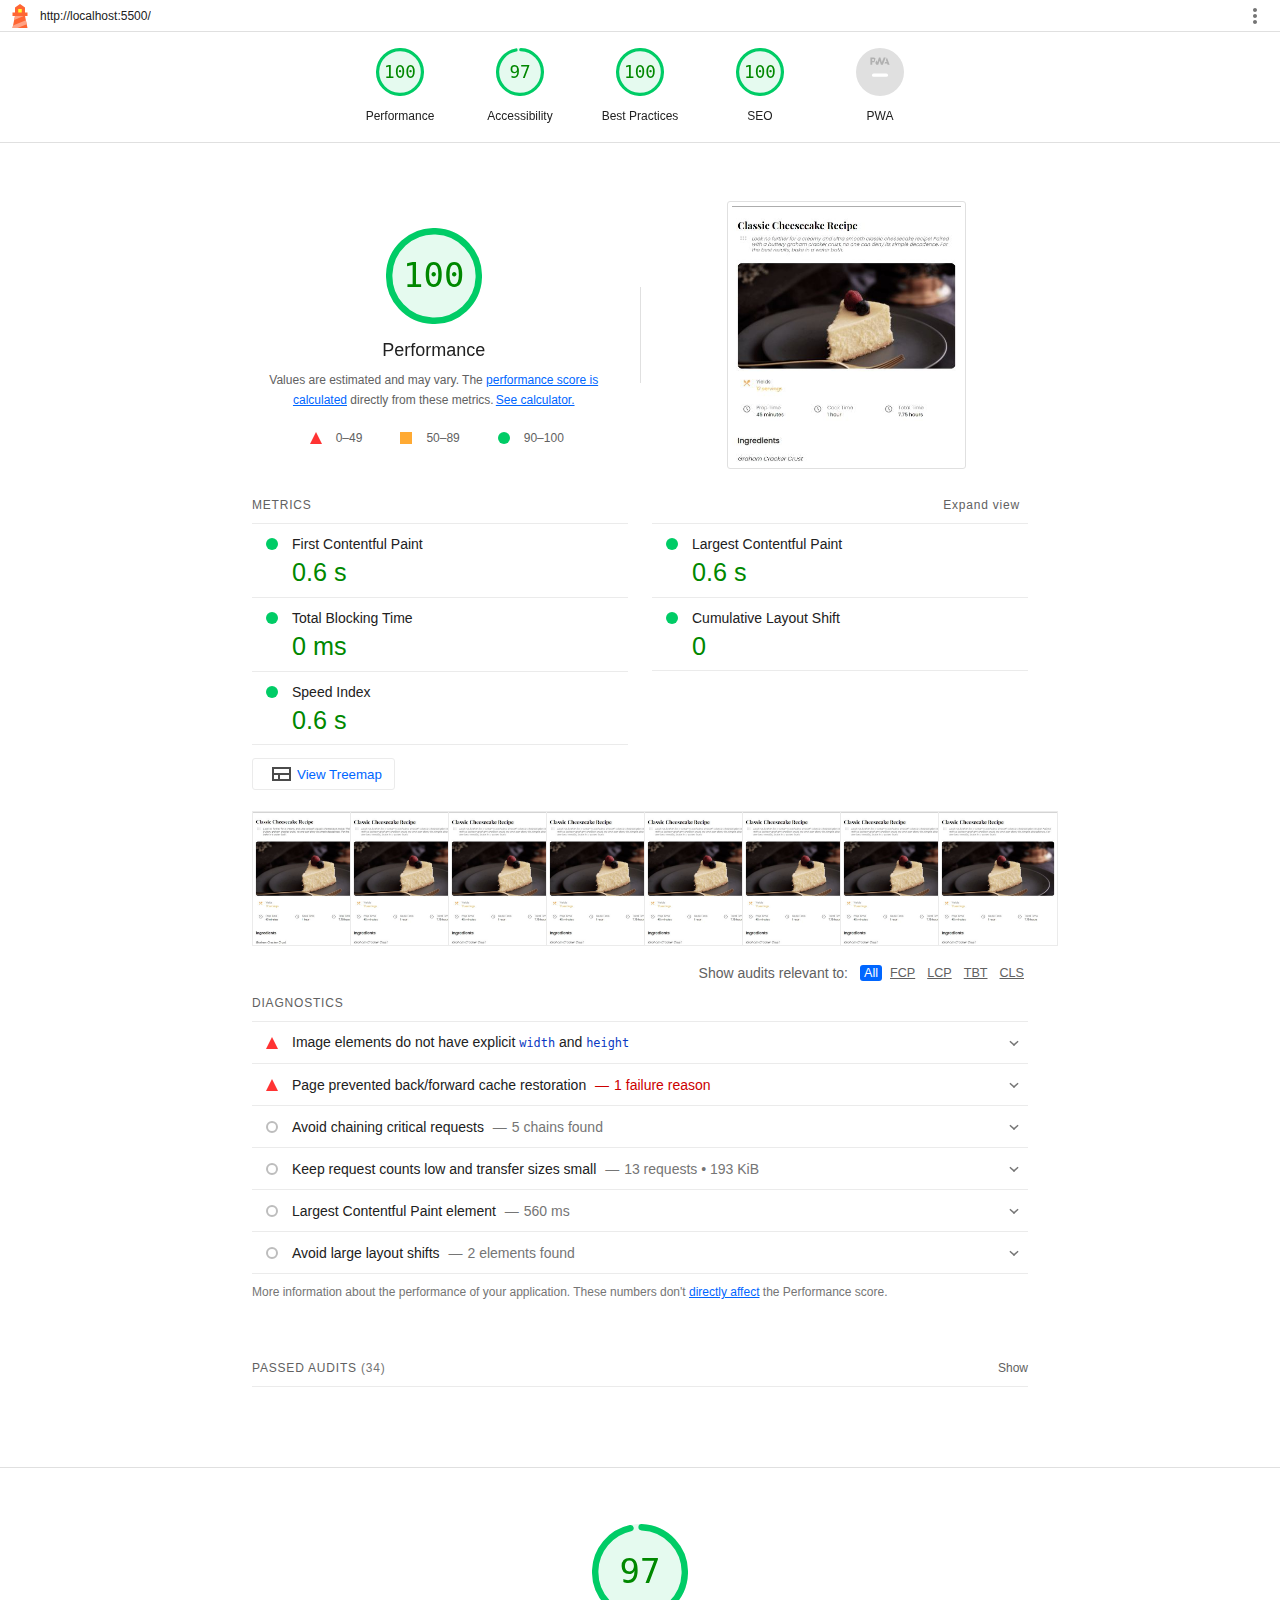
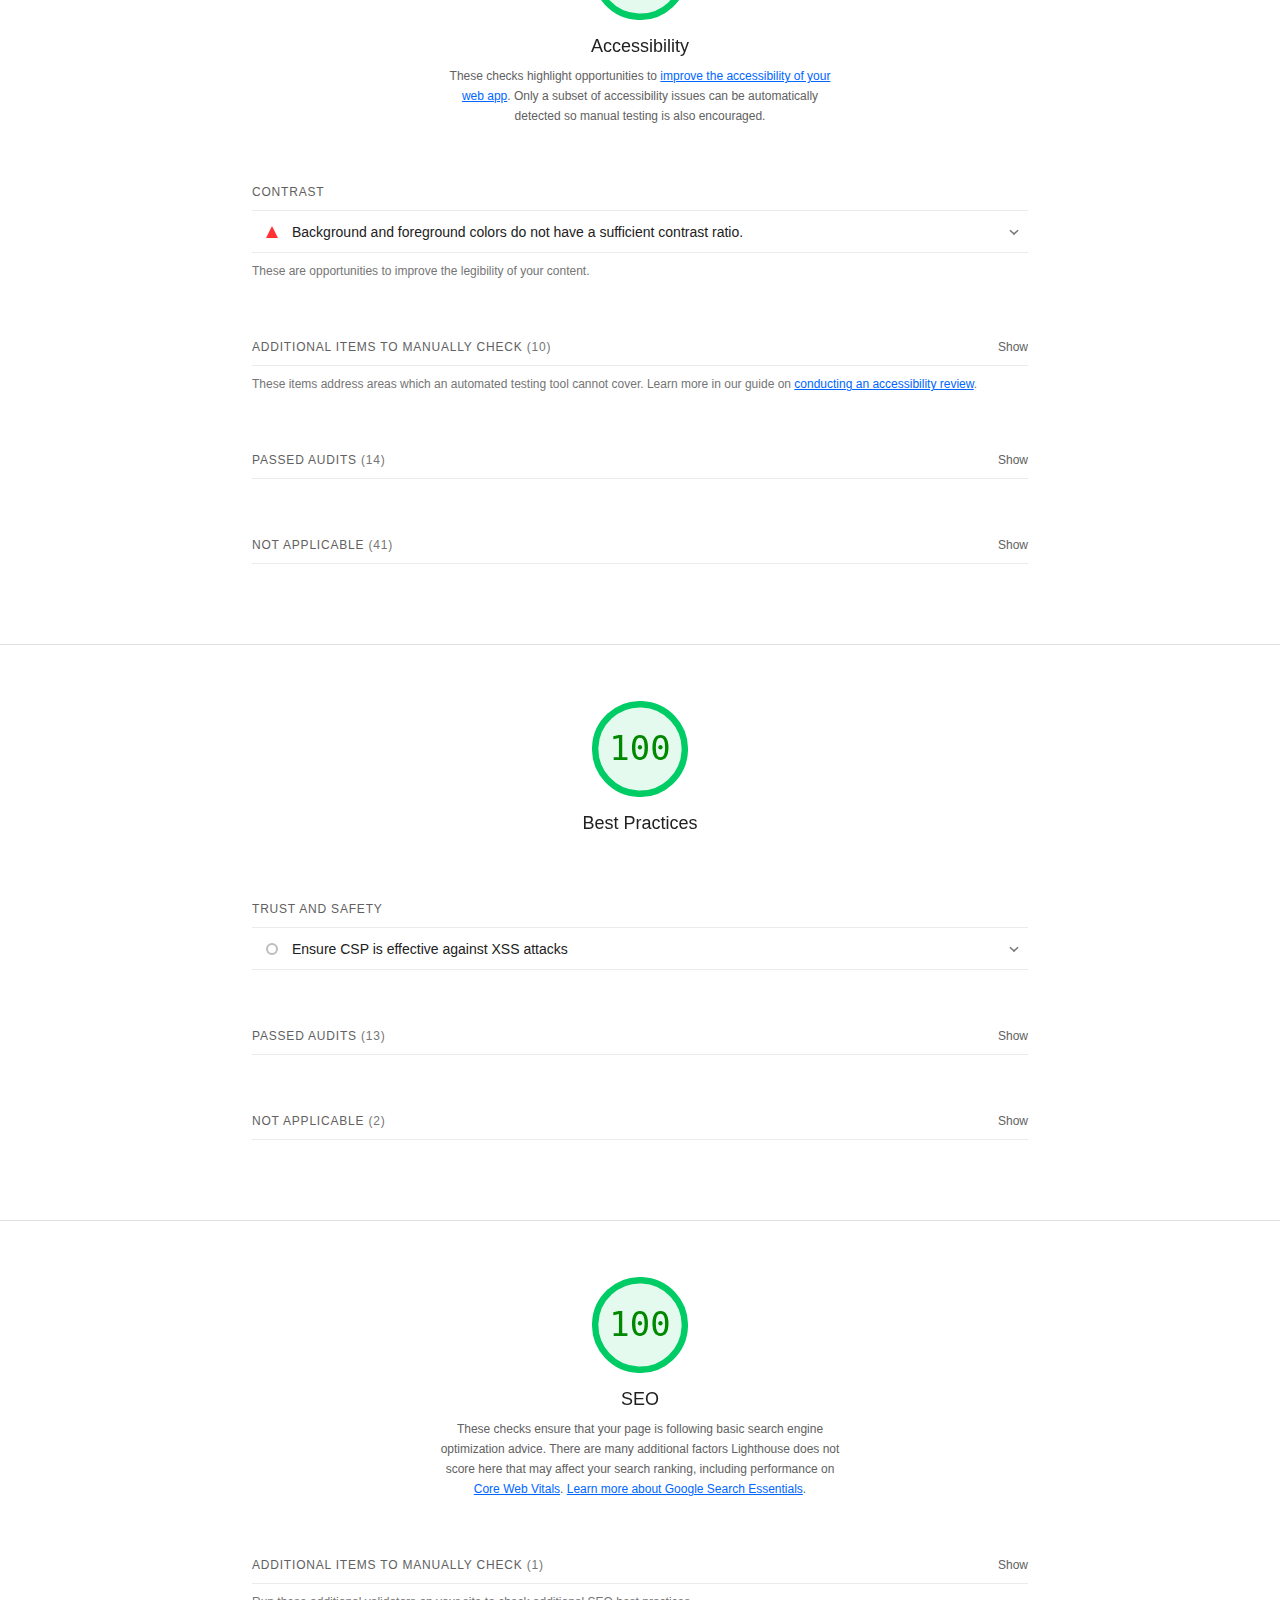
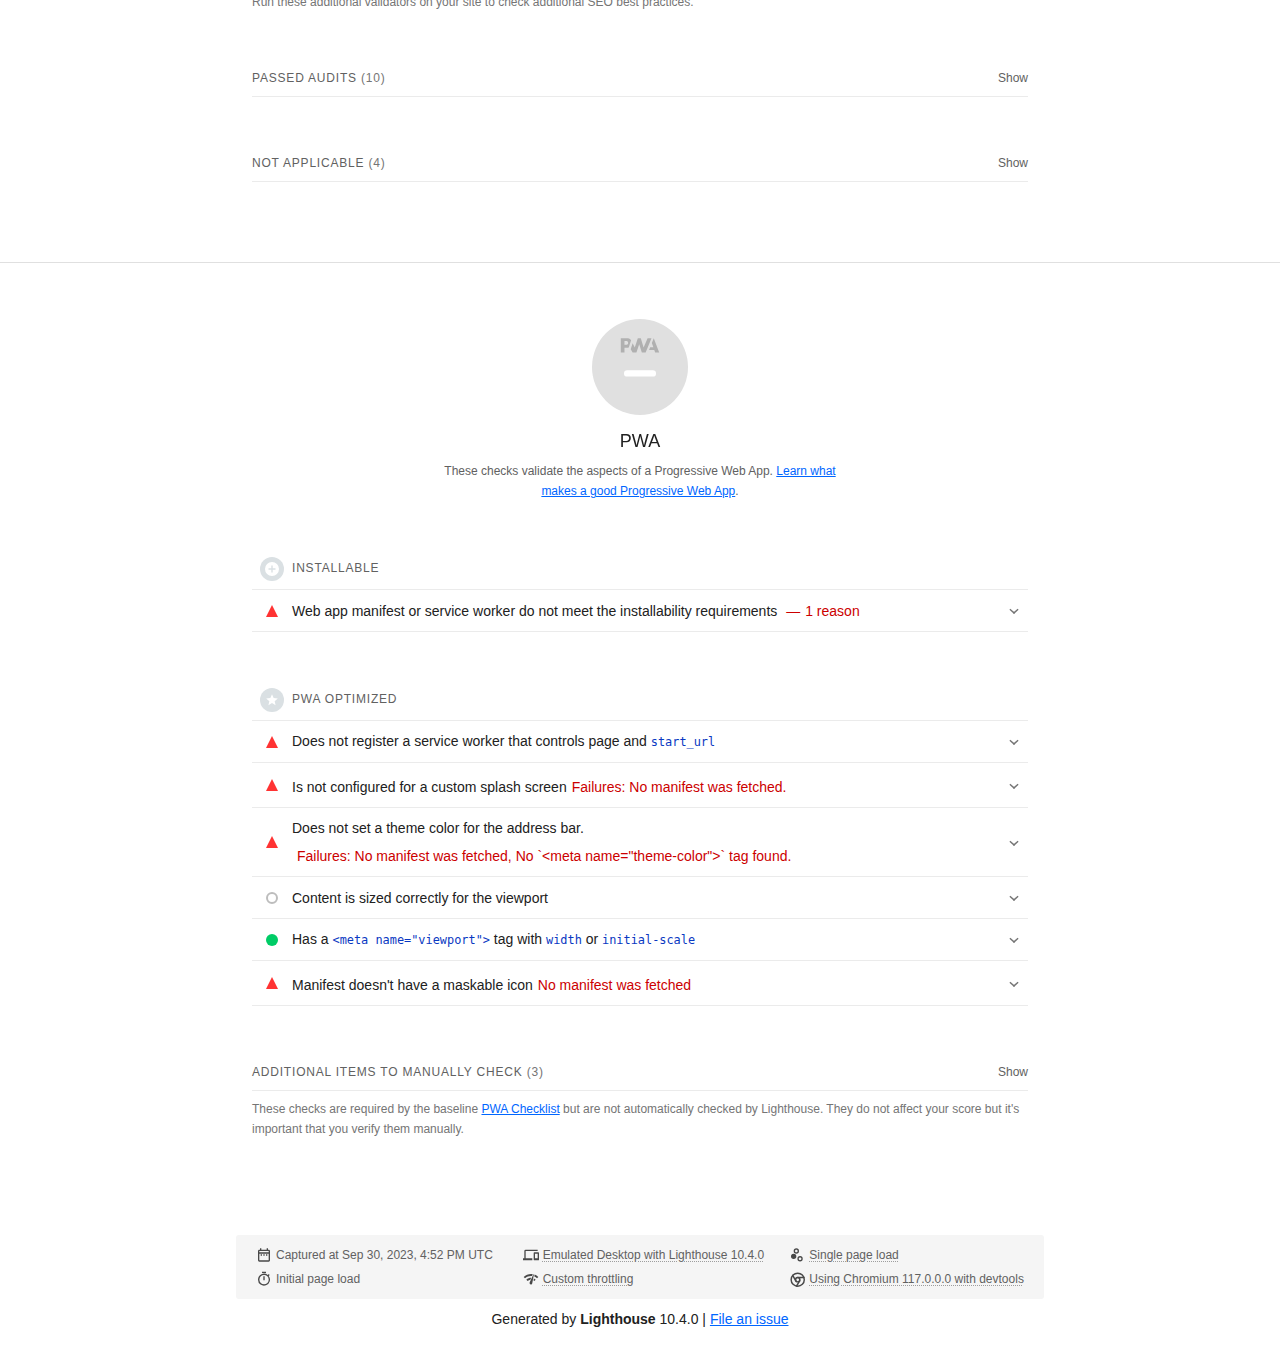
==== commit 627a1f0c: "fix left space enough when text was bold" ====
--- a/reports-lighthouse/desktop.report.html
+++ b/reports-lighthouse/desktop.report.html
@@ -28,7 +28,7 @@
 
   <div id="lh-log"></div>
 
-  <script>window.__LIGHTHOUSE_JSON__ = {"lighthouseVersion":"10.4.0","requestedUrl":"https://fm-recipe-page.netlify.app/","mainDocumentUrl":"https://fm-recipe-page.netlify.app/","finalDisplayedUrl":"https://fm-recipe-page.netlify.app/","finalUrl":"https://fm-recipe-page.netlify.app/","fetchTime":"2023-09-29T16:49:35.455Z","gatherMode":"navigation","runWarnings":[],"userAgent":"Mozilla/5.0 (Windows NT 10.0; Win64; x64) AppleWebKit/537.36 (KHTML, like Gecko) Chrome/117.0.0.0 Safari/537.36","environment":{"networkUserAgent":"Mozilla/5.0 (Macintosh; Intel Mac OS X 10_15_7) AppleWebKit/537.36 (KHTML, like Gecko) Chrome/109.0.0.0 Safari/537.36","hostUserAgent":"Mozilla/5.0 (Windows NT 10.0; Win64; x64) AppleWebKit/537.36 (KHTML, like Gecko) Chrome/117.0.0.0 Safari/537.36","benchmarkIndex":1308,"credits":{"axe-core":"4.7.2"}},"audits":{"is-on-https":{"id":"is-on-https","title":"Uses HTTPS","description":"All sites should be protected with HTTPS, even ones that don't handle sensitive data. This includes avoiding [mixed content](https://developers.google.com/web/fundamentals/security/prevent-mixed-content/what-is-mixed-content), where some resources are loaded over HTTP despite the initial request being served over HTTPS. HTTPS prevents intruders from tampering with or passively listening in on the communications between your app and your users, and is a prerequisite for HTTP/2 and many new web platform APIs. [Learn more about HTTPS](https://developer.chrome.com/docs/lighthouse/pwa/is-on-https/).","score":1,"scoreDisplayMode":"binary","details":{"type":"table","headings":[],"items":[]}},"service-worker":{"id":"service-worker","title":"Does not register a service worker that controls page and `start_url`","description":"The service worker is the technology that enables your app to use many Progressive Web App features, such as offline, add to homescreen, and push notifications. [Learn more about Service Workers](https://developer.chrome.com/docs/lighthouse/pwa/service-worker/).","score":0,"scoreDisplayMode":"binary"},"viewport":{"id":"viewport","title":"Has a `\u003cmeta name=\"viewport\">` tag with `width` or `initial-scale`","description":"A `\u003cmeta name=\"viewport\">` not only optimizes your app for mobile screen sizes, but also prevents [a 300 millisecond delay to user input](https://developer.chrome.com/blog/300ms-tap-delay-gone-away/). [Learn more about using the viewport meta tag](https://developer.chrome.com/docs/lighthouse/pwa/viewport/).","score":1,"scoreDisplayMode":"binary","warnings":[]},"first-contentful-paint":{"id":"first-contentful-paint","title":"First Contentful Paint","description":"First Contentful Paint marks the time at which the first text or image is painted. [Learn more about the First Contentful Paint metric](https://developer.chrome.com/docs/lighthouse/performance/first-contentful-paint/).","score":0.98,"scoreDisplayMode":"numeric","numericValue":694.8228,"numericUnit":"millisecond","displayValue":"0.7 s"},"largest-contentful-paint":{"id":"largest-contentful-paint","title":"Largest Contentful Paint","description":"Largest Contentful Paint marks the time at which the largest text or image is painted. [Learn more about the Largest Contentful Paint metric](https://developer.chrome.com/docs/lighthouse/performance/lighthouse-largest-contentful-paint/)","score":0.92,"scoreDisplayMode":"numeric","numericValue":1122.1979000000001,"numericUnit":"millisecond","displayValue":"1.1 s"},"first-meaningful-paint":{"id":"first-meaningful-paint","title":"First Meaningful Paint","description":"First Meaningful Paint measures when the primary content of a page is visible. [Learn more about the First Meaningful Paint metric](https://developer.chrome.com/docs/lighthouse/performance/first-meaningful-paint/).","score":0.98,"scoreDisplayMode":"numeric","numericValue":694.8228,"numericUnit":"millisecond","displayValue":"0.7 s"},"speed-index":{"id":"speed-index","title":"Speed Index","description":"Speed Index shows how quickly the contents of a page are visibly populated. [Learn more about the Speed Index metric](https://developer.chrome.com/docs/lighthouse/performance/speed-index/).","score":0.88,"scoreDisplayMode":"numeric","numericValue":1351.0488526846018,"numericUnit":"millisecond","displayValue":"1.4 s"},"screenshot-thumbnails":{"id":"screenshot-thumbnails","title":"Screenshot Thumbnails","description":"This is what the load of your site looked like.","score":null,"scoreDisplayMode":"informative","details":{"type":"filmstrip","scale":3410,"items":[{"timing":426,"timestamp":138591740818,"data":"[data-uri]"},{"timing":853,"timestamp":138592167068,"data":"[data-uri]"},{"timing":1279,"timestamp":138592593318,"data":"[data-uri]"},{"timing":1705,"timestamp":138593019568,"data":"[data-uri]"},{"timing":2131,"timestamp":138593445818,"data":"[data-uri]"},{"timing":2558,"timestamp":138593872068,"data":"[data-uri]"},{"timing":2984,"timestamp":138594298318,"data":"[data-uri]"},{"timing":3410,"timestamp":138594724568,"data":"[data-uri]"}]}},"final-screenshot":{"id":"final-screenshot","title":"Final Screenshot","description":"The last screenshot captured of the pageload.","score":null,"scoreDisplayMode":"informative","details":{"type":"screenshot","timing":3411,"timestamp":138594725286,"data":"[data-uri]"}},"total-blocking-time":{"id":"total-blocking-time","title":"Total Blocking Time","description":"Sum of all time periods between FCP and Time to Interactive, when task length exceeded 50ms, expressed in milliseconds. [Learn more about the Total Blocking Time metric](https://developer.chrome.com/docs/lighthouse/performance/lighthouse-total-blocking-time/).","score":1,"scoreDisplayMode":"numeric","numericValue":0,"numericUnit":"millisecond","displayValue":"0 ms"},"max-potential-fid":{"id":"max-potential-fid","title":"Max Potential First Input Delay","description":"The maximum potential First Input Delay that your users could experience is the duration of the longest task. [Learn more about the Maximum Potential First Input Delay metric](https://developer.chrome.com/docs/lighthouse/performance/lighthouse-max-potential-fid/).","score":1,"scoreDisplayMode":"numeric","numericValue":16,"numericUnit":"millisecond","displayValue":"20 ms"},"cumulative-layout-shift":{"id":"cumulative-layout-shift","title":"Cumulative Layout Shift","description":"Cumulative Layout Shift measures the movement of visible elements within the viewport. [Learn more about the Cumulative Layout Shift metric](https://web.dev/cls/).","score":0.9,"scoreDisplayMode":"numeric","numericValue":0.09763303932214516,"numericUnit":"unitless","displayValue":"0.098","details":{"type":"debugdata","items":[{"cumulativeLayoutShiftMainFrame":0.09763303932214516}]}},"errors-in-console":{"id":"errors-in-console","title":"No browser errors logged to the console","description":"Errors logged to the console indicate unresolved problems. They can come from network request failures and other browser concerns. [Learn more about this errors in console diagnostic audit](https://developer.chrome.com/docs/lighthouse/best-practices/errors-in-console/)","score":1,"scoreDisplayMode":"binary","details":{"type":"table","headings":[],"items":[]}},"server-response-time":{"id":"server-response-time","title":"Initial server response time was short","description":"Keep the server response time for the main document short because all other requests depend on it. [Learn more about the Time to First Byte metric](https://developer.chrome.com/docs/lighthouse/performance/time-to-first-byte/).","score":1,"scoreDisplayMode":"binary","numericValue":91.822,"numericUnit":"millisecond","displayValue":"Root document took 90 ms","details":{"type":"opportunity","headings":[{"key":"url","valueType":"url","label":"URL"},{"key":"responseTime","valueType":"timespanMs","label":"Time Spent"}],"items":[{"url":"https://fm-recipe-page.netlify.app/","responseTime":91.822}],"overallSavingsMs":0}},"interactive":{"id":"interactive","title":"Time to Interactive","description":"Time to Interactive is the amount of time it takes for the page to become fully interactive. [Learn more about the Time to Interactive metric](https://developer.chrome.com/docs/lighthouse/performance/interactive/).","score":1,"scoreDisplayMode":"numeric","numericValue":694.8228,"numericUnit":"millisecond","displayValue":"0.7 s"},"user-timings":{"id":"user-timings","title":"User Timing marks and measures","description":"Consider instrumenting your app with the User Timing API to measure your app's real-world performance during key user experiences. [Learn more about User Timing marks](https://developer.chrome.com/docs/lighthouse/performance/user-timings/).","score":null,"scoreDisplayMode":"notApplicable","details":{"type":"table","headings":[],"items":[]}},"critical-request-chains":{"id":"critical-request-chains","title":"Avoid chaining critical requests","description":"The Critical Request Chains below show you what resources are loaded with a high priority. Consider reducing the length of chains, reducing the download size of resources, or deferring the download of unnecessary resources to improve page load. [Learn how to avoid chaining critical requests](https://developer.chrome.com/docs/lighthouse/performance/critical-request-chains/).","score":null,"scoreDisplayMode":"informative","displayValue":"5 chains found","details":{"type":"criticalrequestchain","chains":{"4260FE67309B801C37359170AD537C31":{"request":{"url":"https://fm-recipe-page.netlify.app/","startTime":138591.317893,"endTime":138591.412167,"responseReceivedTime":138591.410562,"transferSize":2514},"children":{"1312.2":{"request":{"url":"https://fm-recipe-page.netlify.app/styles.css","startTime":138591.441712,"endTime":138591.536055,"responseReceivedTime":138591.53413500002,"transferSize":2175}},"1312.3":{"request":{"url":"https://fonts.googleapis.com/icon?family=Material+Icons","startTime":138591.444662,"endTime":138591.610799,"responseReceivedTime":138591.608528,"transferSize":468}},"1312.4":{"request":{"url":"https://fonts.googleapis.com/css2?family=Poppins:wght@400;500&family=Playfair+Display:wght@700&display=swap&display=swap","startTime":138591.447073,"endTime":138591.614381,"responseReceivedTime":138591.61213399997,"transferSize":766},"children":{"1312.22":{"request":{"url":"https://fonts.gstatic.com/s/playfairdisplay/v36/nuFvD-vYSZviVYUb_rj3ij__anPXJzDwcbmjWBN2PKeiunDXbtPK-F2qC0s.woff2","startTime":138591.831445,"endTime":138592.025204,"responseReceivedTime":138591.98337099998,"transferSize":23428}},"1312.25":{"request":{"url":"https://fonts.gstatic.com/s/poppins/v20/pxiEyp8kv8JHgFVrJJfecnFHGPc.woff2","startTime":138591.837751,"endTime":138592.033291,"responseReceivedTime":138592.02610100002,"transferSize":7996}},"1312.28":{"request":{"url":"https://fonts.gstatic.com/s/poppins/v20/pxiByp8kv8JHgFVrLGT9Z1xlFd2JQEk.woff2","startTime":138591.838585,"endTime":138592.053203,"responseReceivedTime":138592.03455699998,"transferSize":7861}}}}}}},"longestChain":{"duration":735.3099999725819,"length":3,"transferSize":7861}}},"redirects":{"id":"redirects","title":"Avoid multiple page redirects","description":"Redirects introduce additional delays before the page can be loaded. [Learn how to avoid page redirects](https://developer.chrome.com/docs/lighthouse/performance/redirects/).","score":1,"scoreDisplayMode":"numeric","numericValue":0,"numericUnit":"millisecond","displayValue":"","details":{"type":"opportunity","headings":[],"items":[],"overallSavingsMs":0}},"installable-manifest":{"id":"installable-manifest","title":"Web app manifest or service worker do not meet the installability requirements","description":"Service worker is the technology that enables your app to use many Progressive Web App features, such as offline, add to homescreen, and push notifications. With proper service worker and manifest implementations, browsers can proactively prompt users to add your app to their homescreen, which can lead to higher engagement. [Learn more about manifest installability requirements](https://developer.chrome.com/docs/lighthouse/pwa/installable-manifest/).","score":0,"scoreDisplayMode":"binary","numericValue":1,"numericUnit":"element","displayValue":"1 reason","warnings":[],"details":{"type":"table","headings":[{"key":"reason","valueType":"text","label":"Failure reason"}],"items":[{"reason":"Page has no manifest \u003clink> URL"}],"debugData":{"type":"debugdata","manifestUrl":null}}},"splash-screen":{"id":"splash-screen","title":"Is not configured for a custom splash screen","description":"A themed splash screen ensures a high-quality experience when users launch your app from their homescreens. [Learn more about splash screens](https://developer.chrome.com/docs/lighthouse/pwa/splash-screen/).","score":0,"scoreDisplayMode":"binary","explanation":"Failures: No manifest was fetched.","details":{"type":"debugdata","items":[{"failures":["No manifest was fetched"],"isParseFailure":true,"parseFailureReason":"No manifest was fetched"}]}},"themed-omnibox":{"id":"themed-omnibox","title":"Does not set a theme color for the address bar.","description":"The browser address bar can be themed to match your site. [Learn more about theming the address bar](https://developer.chrome.com/docs/lighthouse/pwa/themed-omnibox/).","score":0,"scoreDisplayMode":"binary","explanation":"Failures: No manifest was fetched,\nNo `\u003cmeta name=\"theme-color\">` tag found.","details":{"type":"debugdata","items":[{"failures":["No manifest was fetched","No `\u003cmeta name=\"theme-color\">` tag found"],"themeColor":null,"isParseFailure":true,"parseFailureReason":"No manifest was fetched"}]}},"maskable-icon":{"id":"maskable-icon","title":"Manifest doesn't have a maskable icon","description":"A maskable icon ensures that the image fills the entire shape without being letterboxed when installing the app on a device. [Learn about maskable manifest icons](https://developer.chrome.com/docs/lighthouse/pwa/maskable-icon-audit/).","score":0,"scoreDisplayMode":"binary","explanation":"No manifest was fetched"},"content-width":{"id":"content-width","title":"Content is sized correctly for the viewport","description":"If the width of your app's content doesn't match the width of the viewport, your app might not be optimized for mobile screens. [Learn how to size content for the viewport](https://developer.chrome.com/docs/lighthouse/pwa/content-width/).","score":null,"scoreDisplayMode":"notApplicable"},"image-aspect-ratio":{"id":"image-aspect-ratio","title":"Displays images with correct aspect ratio","description":"Image display dimensions should match natural aspect ratio. [Learn more about image aspect ratio](https://developer.chrome.com/docs/lighthouse/best-practices/image-aspect-ratio/).","score":1,"scoreDisplayMode":"binary","details":{"type":"table","headings":[],"items":[]}},"image-size-responsive":{"id":"image-size-responsive","title":"Serves images with appropriate resolution","description":"Image natural dimensions should be proportional to the display size and the pixel ratio to maximize image clarity. [Learn how to provide responsive images](https://web.dev/serve-responsive-images/).","score":1,"scoreDisplayMode":"binary","details":{"type":"table","headings":[],"items":[]}},"preload-fonts":{"id":"preload-fonts","title":"Fonts with `font-display: optional` are preloaded","description":"Preload `optional` fonts so first-time visitors may use them. [Learn more about preloading fonts](https://web.dev/preload-optional-fonts/)","score":null,"scoreDisplayMode":"notApplicable"},"deprecations":{"id":"deprecations","title":"Avoids deprecated APIs","description":"Deprecated APIs will eventually be removed from the browser. [Learn more about deprecated APIs](https://developer.chrome.com/docs/lighthouse/best-practices/deprecations/).","score":1,"scoreDisplayMode":"binary","details":{"type":"table","headings":[],"items":[]}},"mainthread-work-breakdown":{"id":"mainthread-work-breakdown","title":"Minimizes main-thread work","description":"Consider reducing the time spent parsing, compiling and executing JS. You may find delivering smaller JS payloads helps with this. [Learn how to minimize main-thread work](https://developer.chrome.com/docs/lighthouse/performance/mainthread-work-breakdown/)","score":1,"scoreDisplayMode":"numeric","numericValue":513.1260000000001,"numericUnit":"millisecond","displayValue":"0.5 s","details":{"type":"table","headings":[{"key":"groupLabel","valueType":"text","label":"Category"},{"key":"duration","valueType":"ms","granularity":1,"label":"Time Spent"}],"items":[{"group":"other","groupLabel":"Other","duration":242.63300000000004},{"group":"styleLayout","groupLabel":"Style & Layout","duration":173.7},{"group":"paintCompositeRender","groupLabel":"Rendering","duration":73.16200000000006},{"group":"scriptEvaluation","groupLabel":"Script Evaluation","duration":14.833999999999993},{"group":"parseHTML","groupLabel":"Parse HTML & CSS","duration":7.112999999999999},{"group":"scriptParseCompile","groupLabel":"Script Parsing & Compilation","duration":1.684}],"sortedBy":["duration"]}},"bootup-time":{"id":"bootup-time","title":"JavaScript execution time","description":"Consider reducing the time spent parsing, compiling, and executing JS. You may find delivering smaller JS payloads helps with this. [Learn how to reduce Javascript execution time](https://developer.chrome.com/docs/lighthouse/performance/bootup-time/).","score":1,"scoreDisplayMode":"numeric","numericValue":13.627000000000002,"numericUnit":"millisecond","displayValue":"0.0 s","details":{"type":"table","headings":[{"key":"url","valueType":"url","label":"URL"},{"key":"total","granularity":1,"valueType":"ms","label":"Total CPU Time"},{"key":"scripting","granularity":1,"valueType":"ms","label":"Script Evaluation"},{"key":"scriptParseCompile","granularity":1,"valueType":"ms","label":"Script Parse"}],"items":[{"url":"https://fm-recipe-page.netlify.app/","total":281.186,"scripting":4.676,"scriptParseCompile":1.684},{"url":"Unattributable","total":219.11100000000005,"scripting":7.267000000000001,"scriptParseCompile":0}],"summary":{"wastedMs":13.627000000000002},"sortedBy":["total"]}},"uses-rel-preload":{"id":"uses-rel-preload","title":"Preload key requests","description":"Consider using `\u003clink rel=preload>` to prioritize fetching resources that are currently requested later in page load. [Learn how to preload key requests](https://developer.chrome.com/docs/lighthouse/performance/uses-rel-preload/).","score":null,"scoreDisplayMode":"notApplicable","details":{"type":"opportunity","headings":[],"items":[],"overallSavingsMs":0}},"uses-rel-preconnect":{"id":"uses-rel-preconnect","title":"Preconnect to required origins","description":"Consider adding `preconnect` or `dns-prefetch` resource hints to establish early connections to important third-party origins. [Learn how to preconnect to required origins](https://developer.chrome.com/docs/lighthouse/performance/uses-rel-preconnect/).","score":1,"scoreDisplayMode":"numeric","numericValue":0,"numericUnit":"millisecond","displayValue":"","warnings":[],"details":{"type":"opportunity","headings":[],"items":[],"overallSavingsMs":0,"sortedBy":["wastedMs"]}},"font-display":{"id":"font-display","title":"All text remains visible during webfont loads","description":"Leverage the `font-display` CSS feature to ensure text is user-visible while webfonts are loading. [Learn more about `font-display`](https://developer.chrome.com/docs/lighthouse/performance/font-display/).","score":1,"scoreDisplayMode":"binary","warnings":[],"details":{"type":"table","headings":[],"items":[]}},"diagnostics":{"id":"diagnostics","title":"Diagnostics","description":"Collection of useful page vitals.","score":null,"scoreDisplayMode":"informative","details":{"type":"debugdata","items":[{"numRequests":13,"numScripts":0,"numStylesheets":3,"numFonts":3,"numTasks":513,"numTasksOver10ms":3,"numTasksOver25ms":2,"numTasksOver50ms":2,"numTasksOver100ms":1,"numTasksOver500ms":0,"rtt":0.0334,"throughput":7632299.294553288,"maxRtt":0.0619,"maxServerLatency":218.8257,"totalByteWeight":491148,"totalTaskTime":513.126,"mainDocumentTransferSize":2514}]}},"network-requests":{"id":"network-requests","title":"Network Requests","description":"Lists the network requests that were made during page load.","score":null,"scoreDisplayMode":"informative","details":{"type":"table","headings":[{"key":"url","valueType":"url","label":"URL"},{"key":"protocol","valueType":"text","label":"Protocol"},{"key":"networkRequestTime","valueType":"ms","granularity":1,"label":"Network Request Time"},{"key":"networkEndTime","valueType":"ms","granularity":1,"label":"Network End Time"},{"key":"transferSize","valueType":"bytes","displayUnit":"kb","granularity":1,"label":"Transfer Size"},{"key":"resourceSize","valueType":"bytes","displayUnit":"kb","granularity":1,"label":"Resource Size"},{"key":"statusCode","valueType":"text","label":"Status Code"},{"key":"mimeType","valueType":"text","label":"MIME Type"},{"key":"resourceType","valueType":"text","label":"Resource Type"}],"items":[{"url":"https://fm-recipe-page.netlify.app/","sessionTargetType":"page","protocol":"h2","rendererStartTime":0,"networkRequestTime":2.2080000042915344,"networkEndTime":96.48199999332428,"finished":true,"transferSize":2514,"resourceSize":7610,"statusCode":200,"mimeType":"text/html","resourceType":"Document","priority":"VeryHigh","experimentalFromMainFrame":true,"entity":"netlify.app"},{"url":"https://fm-recipe-page.netlify.app/styles.css","sessionTargetType":"page","protocol":"h2","rendererStartTime":111.80200001597404,"networkRequestTime":126.02700001001358,"networkEndTime":220.37000000476837,"finished":true,"transferSize":2175,"resourceSize":6533,"statusCode":200,"mimeType":"text/css","resourceType":"Stylesheet","priority":"VeryHigh","experimentalFromMainFrame":true,"entity":"netlify.app"},{"url":"https://fonts.googleapis.com/icon?family=Material+Icons","sessionTargetType":"page","protocol":"h2","rendererStartTime":112.97499999403954,"networkRequestTime":128.97699999809265,"networkEndTime":295.113999992609,"finished":true,"transferSize":468,"resourceSize":575,"statusCode":200,"mimeType":"text/css","resourceType":"Stylesheet","priority":"VeryHigh","experimentalFromMainFrame":true,"entity":"Google Fonts"},{"url":"https://fonts.googleapis.com/css2?family=Poppins:wght@400;500&family=Playfair+Display:wght@700&display=swap&display=swap","sessionTargetType":"page","protocol":"h2","rendererStartTime":114.02300000190735,"networkRequestTime":131.38799998164177,"networkEndTime":298.69599997997284,"finished":true,"transferSize":766,"resourceSize":3949,"statusCode":200,"mimeType":"text/css","resourceType":"Stylesheet","priority":"VeryHigh","experimentalFromMainFrame":true,"entity":"Google Fonts"},{"url":"https://fm-recipe-page.netlify.app/assets/png/classic-cheesecake.png","sessionTargetType":"page","protocol":"h2","rendererStartTime":114.891999989748,"networkRequestTime":132.38299998641014,"networkEndTime":704.919999986887,"finished":true,"transferSize":443820,"resourceSize":443515,"statusCode":200,"mimeType":"image/png","resourceType":"Image","priority":"High","experimentalFromMainFrame":true,"entity":"netlify.app"},{"url":"https://fm-recipe-page.netlify.app/assets/svg/local_dining_FILL0_wght400_GRAD0_opsz24-min.svg","sessionTargetType":"page","protocol":"h2","rendererStartTime":115.41800001263618,"networkRequestTime":133.25799998641014,"networkEndTime":498.71299999952316,"finished":true,"transferSize":350,"resourceSize":298,"statusCode":200,"mimeType":"image/svg+xml","resourceType":"Image","priority":"High","experimentalFromMainFrame":true,"entity":"netlify.app"},{"url":"https://fm-recipe-page.netlify.app/assets/svg/schedule_FILL0_wght400_GRAD0_opsz24-min.svg","sessionTargetType":"page","protocol":"h2","rendererStartTime":115.77899998426437,"networkRequestTime":134.1749999821186,"networkEndTime":707.0730000138283,"finished":true,"transferSize":506,"resourceSize":454,"statusCode":200,"mimeType":"image/svg+xml","resourceType":"Image","priority":"High","experimentalFromMainFrame":true,"entity":"netlify.app"},{"url":"https://fm-recipe-page.netlify.app/assets/svg/6dots-min.svg","sessionTargetType":"page","protocol":"h2","rendererStartTime":316.71099999547005,"networkRequestTime":318.94100001454353,"networkEndTime":708.6140000224113,"finished":true,"transferSize":434,"resourceSize":382,"statusCode":200,"mimeType":"image/svg+xml","resourceType":"Image","priority":"High","experimentalFromMainFrame":true,"entity":"netlify.app"},{"url":"https://fonts.gstatic.com/s/playfairdisplay/v36/nuFvD-vYSZviVYUb_rj3ij__anPXJzDwcbmjWBN2PKeiunDXbtPK-F2qC0s.woff2","sessionTargetType":"page","protocol":"h2","rendererStartTime":322.7029999792576,"networkRequestTime":515.7599999904633,"networkEndTime":709.5189999938011,"finished":true,"transferSize":23428,"resourceSize":23300,"statusCode":200,"mimeType":"font/woff2","resourceType":"Font","priority":"VeryHigh","experimentalFromMainFrame":true,"entity":"Google Fonts"},{"url":"https://fonts.gstatic.com/s/poppins/v20/pxiEyp8kv8JHgFVrJJfecnFHGPc.woff2","sessionTargetType":"page","protocol":"h2","rendererStartTime":323.6239999830723,"networkRequestTime":522.0660000145435,"networkEndTime":717.6060000061989,"finished":true,"transferSize":7996,"resourceSize":7884,"statusCode":200,"mimeType":"font/woff2","resourceType":"Font","priority":"VeryHigh","experimentalFromMainFrame":true,"entity":"Google Fonts"},{"url":"https://fonts.gstatic.com/s/poppins/v20/pxiByp8kv8JHgFVrLGT9Z1xlFd2JQEk.woff2","sessionTargetType":"page","protocol":"h2","rendererStartTime":324.4650000035763,"networkRequestTime":522.8999999761581,"networkEndTime":737.5179999768734,"finished":true,"transferSize":7861,"resourceSize":7748,"statusCode":200,"mimeType":"font/woff2","resourceType":"Font","priority":"VeryHigh","experimentalFromMainFrame":true,"entity":"Google Fonts"},{"url":"https://devchallenges.io/","sessionTargetType":"page","protocol":"h2","rendererStartTime":847.244000017643,"networkRequestTime":850.0009999871254,"networkEndTime":1072.0439999997616,"finished":true,"transferSize":0,"resourceSize":0,"statusCode":200,"mimeType":"text/html","resourceType":"Other","priority":"High","experimentalFromMainFrame":true,"entity":"devchallenges.io"},{"url":"https://fm-recipe-page.netlify.app/assets/png/devchallenges.png","sessionTargetType":"page","protocol":"h2","rendererStartTime":1077.5409999787807,"networkRequestTime":1081.5779999792576,"networkEndTime":1175.755999982357,"finished":true,"transferSize":830,"resourceSize":774,"statusCode":200,"mimeType":"image/png","resourceType":"Other","priority":"High","experimentalFromMainFrame":true,"entity":"netlify.app"}],"debugData":{"type":"debugdata","networkStartTimeTs":138591315685}}},"network-rtt":{"id":"network-rtt","title":"Network Round Trip Times","description":"Network round trip times (RTT) have a large impact on performance. If the RTT to an origin is high, it's an indication that servers closer to the user could improve performance. [Learn more about the Round Trip Time](https://hpbn.co/primer-on-latency-and-bandwidth/).","score":null,"scoreDisplayMode":"informative","numericValue":0.0619,"numericUnit":"millisecond","displayValue":"0 ms","details":{"type":"table","headings":[{"key":"origin","valueType":"text","label":"URL"},{"key":"rtt","valueType":"ms","granularity":1,"label":"Time Spent"}],"items":[{"origin":"https://fonts.gstatic.com","rtt":0.0619},{"origin":"https://devchallenges.io","rtt":0.0553},{"origin":"https://fonts.googleapis.com","rtt":0.0546},{"origin":"https://fm-recipe-page.netlify.app","rtt":0.0334}],"sortedBy":["rtt"]}},"network-server-latency":{"id":"network-server-latency","title":"Server Backend Latencies","description":"Server latencies can impact web performance. If the server latency of an origin is high, it's an indication the server is overloaded or has poor backend performance. [Learn more about server response time](https://hpbn.co/primer-on-web-performance/#analyzing-the-resource-waterfall).","score":null,"scoreDisplayMode":"informative","numericValue":218.8257,"numericUnit":"millisecond","displayValue":"220 ms","details":{"type":"table","headings":[{"key":"origin","valueType":"text","label":"URL"},{"key":"serverResponseTime","valueType":"ms","granularity":1,"label":"Time Spent"}],"items":[{"origin":"https://devchallenges.io","serverResponseTime":218.8257},{"origin":"https://fonts.gstatic.com","serverResponseTime":187.2611},{"origin":"https://fonts.googleapis.com","serverResponseTime":162.6694},{"origin":"https://fm-recipe-page.netlify.app","serverResponseTime":92.0686}],"sortedBy":["serverResponseTime"]}},"main-thread-tasks":{"id":"main-thread-tasks","title":"Tasks","description":"Lists the toplevel main thread tasks that executed during page load.","score":null,"scoreDisplayMode":"informative","details":{"type":"table","headings":[{"key":"startTime","valueType":"ms","granularity":1,"label":"Start Time"},{"key":"duration","valueType":"ms","granularity":1,"label":"End Time"}],"items":[{"duration":23.329,"startTime":105.766},{"duration":157.96,"startTime":310.459},{"duration":5.918,"startTime":529.277},{"duration":9.473,"startTime":725.014},{"duration":8.873,"startTime":734.595},{"duration":7.021,"startTime":743.479},{"duration":5.758,"startTime":750.569},{"duration":78.629,"startTime":762.057},{"duration":5.499,"startTime":2200.933}]}},"metrics":{"id":"metrics","title":"Metrics","description":"Collects all available metrics.","score":null,"scoreDisplayMode":"informative","numericValue":695,"numericUnit":"millisecond","details":{"type":"debugdata","items":[{"firstContentfulPaint":695,"firstMeaningfulPaint":695,"largestContentfulPaint":1122,"interactive":695,"speedIndex":1351,"totalBlockingTime":0,"maxPotentialFID":16,"cumulativeLayoutShift":0.09763303932214516,"cumulativeLayoutShiftMainFrame":0.09763303932214516,"lcpLoadStart":252,"lcpLoadEnd":918,"timeToFirstByte":252,"observedTimeOrigin":0,"observedTimeOriginTs":138591314568,"observedNavigationStart":0,"observedNavigationStartTs":138591314568,"observedFirstPaint":563,"observedFirstPaintTs":138591877925,"observedFirstContentfulPaint":563,"observedFirstContentfulPaintTs":138591877925,"observedFirstContentfulPaintAllFrames":563,"observedFirstContentfulPaintAllFramesTs":138591877925,"observedFirstMeaningfulPaint":563,"observedFirstMeaningfulPaintTs":138591877925,"observedLargestContentfulPaint":863,"observedLargestContentfulPaintTs":138592177614,"observedLargestContentfulPaintAllFrames":863,"observedLargestContentfulPaintAllFramesTs":138592177614,"observedTraceEnd":3564,"observedTraceEndTs":138594878451,"observedLoad":841,"observedLoadTs":138592155871,"observedDomContentLoaded":136,"observedDomContentLoadedTs":138591450524,"observedCumulativeLayoutShift":0.09763303932214516,"observedCumulativeLayoutShiftMainFrame":0.09763303932214516,"observedFirstVisualChange":546,"observedFirstVisualChangeTs":138591860568,"observedLastVisualChange":3410,"observedLastVisualChangeTs":138594724568,"observedSpeedIndex":1767,"observedSpeedIndexTs":138593081151},{"lcpInvalidated":false}]}},"performance-budget":{"id":"performance-budget","title":"Performance budget","description":"Keep the quantity and size of network requests under the targets set by the provided performance budget. [Learn more about performance budgets](https://developers.google.com/web/tools/lighthouse/audits/budgets).","score":null,"scoreDisplayMode":"notApplicable"},"timing-budget":{"id":"timing-budget","title":"Timing budget","description":"Set a timing budget to help you keep an eye on the performance of your site. Performant sites load fast and respond to user input events quickly. [Learn more about performance budgets](https://developers.google.com/web/tools/lighthouse/audits/budgets).","score":null,"scoreDisplayMode":"notApplicable"},"resource-summary":{"id":"resource-summary","title":"Keep request counts low and transfer sizes small","description":"To set budgets for the quantity and size of page resources, add a budget.json file. [Learn more about performance budgets](https://web.dev/use-lighthouse-for-performance-budgets/).","score":null,"scoreDisplayMode":"informative","displayValue":"13 requests • 480 KiB","details":{"type":"table","headings":[{"key":"label","valueType":"text","label":"Resource Type"},{"key":"requestCount","valueType":"numeric","label":"Requests"},{"key":"transferSize","valueType":"bytes","label":"Transfer Size"}],"items":[{"resourceType":"total","label":"Total","requestCount":13,"transferSize":491148},{"resourceType":"image","label":"Image","requestCount":4,"transferSize":445110},{"resourceType":"font","label":"Font","requestCount":3,"transferSize":39285},{"resourceType":"stylesheet","label":"Stylesheet","requestCount":3,"transferSize":3409},{"resourceType":"document","label":"Document","requestCount":1,"transferSize":2514},{"resourceType":"other","label":"Other","requestCount":2,"transferSize":830},{"resourceType":"media","label":"Media","requestCount":0,"transferSize":0},{"resourceType":"script","label":"Script","requestCount":0,"transferSize":0},{"resourceType":"third-party","label":"Third-party","requestCount":6,"transferSize":40519}]}},"third-party-summary":{"id":"third-party-summary","title":"Minimize third-party usage","description":"Third-party code can significantly impact load performance. Limit the number of redundant third-party providers and try to load third-party code after your page has primarily finished loading. [Learn how to minimize third-party impact](https://developers.google.com/web/fundamentals/performance/optimizing-content-efficiency/loading-third-party-javascript/).","score":1,"scoreDisplayMode":"binary","displayValue":"Third-party code blocked the main thread for 0 ms","details":{"type":"table","headings":[{"key":"entity","valueType":"text","label":"Third-Party","subItemsHeading":{"key":"url","valueType":"url"}},{"key":"transferSize","granularity":1,"valueType":"bytes","label":"Transfer Size","subItemsHeading":{"key":"transferSize"}},{"key":"blockingTime","granularity":1,"valueType":"ms","label":"Main-Thread Blocking Time","subItemsHeading":{"key":"blockingTime"}}],"items":[{"mainThreadTime":5.255999999999999,"blockingTime":0,"transferSize":40519,"entity":"Google Fonts","subItems":{"type":"subitems","items":[{"url":"https://fonts.gstatic.com/s/playfairdisplay/v36/nuFvD-vYSZviVYUb_rj3ij__anPXJzDwcbmjWBN2PKeiunDXbtPK-F2qC0s.woff2","mainThreadTime":0,"blockingTime":0,"transferSize":23428},{"url":"https://fonts.gstatic.com/s/poppins/v20/pxiEyp8kv8JHgFVrJJfecnFHGPc.woff2","mainThreadTime":0,"blockingTime":0,"transferSize":7996},{"url":"https://fonts.gstatic.com/s/poppins/v20/pxiByp8kv8JHgFVrLGT9Z1xlFd2JQEk.woff2","mainThreadTime":0,"blockingTime":0,"transferSize":7861}]}},{"mainThreadTime":0,"blockingTime":0,"transferSize":0,"entity":"devchallenges.io","subItems":{"type":"subitems","items":[]}}],"summary":{"wastedBytes":40519,"wastedMs":0},"isEntityGrouped":true}},"third-party-facades":{"id":"third-party-facades","title":"Lazy load third-party resources with facades","description":"Some third-party embeds can be lazy loaded. Consider replacing them with a facade until they are required. [Learn how to defer third-parties with a facade](https://developer.chrome.com/docs/lighthouse/performance/third-party-facades/).","score":null,"scoreDisplayMode":"notApplicable"},"largest-contentful-paint-element":{"id":"largest-contentful-paint-element","title":"Largest Contentful Paint element","description":"This is the largest contentful element painted within the viewport. [Learn more about the Largest Contentful Paint element](https://developer.chrome.com/docs/lighthouse/performance/lighthouse-largest-contentful-paint/)","score":null,"scoreDisplayMode":"informative","displayValue":"1,120 ms","details":{"type":"list","items":[{"type":"table","headings":[{"key":"node","valueType":"node","label":"Element"}],"items":[{"node":{"type":"node","lhId":"page-0-IMG","path":"1,HTML,1,BODY,0,MAIN,1,IMG","selector":"body > main > img.image-recipe","boundingRect":{"top":307,"bottom":566,"left":232,"right":766,"width":534,"height":259},"snippet":"\u003cimg class=\"image-recipe\" src=\"./assets/png/classic-cheesecake.png\" alt=\"image of a delicious piece of a classic cheesecake\">","nodeLabel":"image of a delicious piece of a classic cheesecake"}}]},{"type":"table","headings":[{"key":"phase","valueType":"text","label":"Phase"},{"key":"percent","valueType":"text","label":"% of LCP"},{"key":"timing","valueType":"ms","label":"Timing"}],"items":[{"phase":"TTFB","timing":252.0686,"percent":"22%"},{"phase":"Load Delay","timing":0,"percent":"0%"},{"phase":"Load Time","timing":665.9742838356649,"percent":"59%"},{"phase":"Render Delay","timing":204.15501616433528,"percent":"18%"}]}]}},"lcp-lazy-loaded":{"id":"lcp-lazy-loaded","title":"Largest Contentful Paint image was not lazily loaded","description":"Above-the-fold images that are lazily loaded render later in the page lifecycle, which can delay the largest contentful paint. [Learn more about optimal lazy loading](https://web.dev/lcp-lazy-loading/).","score":1,"scoreDisplayMode":"binary","details":{"type":"table","headings":[{"key":"node","valueType":"node","label":"Element"}],"items":[{"node":{"type":"node","lhId":"1-41-IMG","path":"1,HTML,1,BODY,0,MAIN,1,IMG","selector":"body > main > img.image-recipe","boundingRect":{"top":307,"bottom":566,"left":232,"right":766,"width":534,"height":259},"snippet":"\u003cimg class=\"image-recipe\" src=\"./assets/png/classic-cheesecake.png\" alt=\"image of a delicious piece of a classic cheesecake\">","nodeLabel":"image of a delicious piece of a classic cheesecake"}}]}},"layout-shift-elements":{"id":"layout-shift-elements","title":"Avoid large layout shifts","description":"These DOM elements contribute most to the CLS of the page. [Learn how to improve CLS](https://web.dev/optimize-cls/)","score":null,"scoreDisplayMode":"informative","displayValue":"5 elements found","details":{"type":"table","headings":[{"key":"node","valueType":"node","label":"Element"},{"key":"score","valueType":"numeric","granularity":0.001,"label":"CLS Contribution"}],"items":[{"node":{"type":"node","lhId":"page-0-IMG","path":"1,HTML,1,BODY,0,MAIN,1,IMG","selector":"body > main > img.image-recipe","boundingRect":{"top":307,"bottom":566,"left":232,"right":766,"width":534,"height":259},"snippet":"\u003cimg class=\"image-recipe\" src=\"./assets/png/classic-cheesecake.png\" alt=\"image of a delicious piece of a classic cheesecake\">","nodeLabel":"image of a delicious piece of a classic cheesecake"},"score":0.048365017586328385},{"node":{"type":"node","lhId":"page-1-H1","path":"1,HTML,1,BODY,0,MAIN,0,SECTION,0,H1","selector":"body > main > section.description > h1.title-recipe","boundingRect":{"top":46,"bottom":159,"left":216,"right":766,"width":550,"height":113},"snippet":"\u003ch1 class=\"title-recipe\">","nodeLabel":"Classic Cheesecake Recipe"},"score":0.0230921971929811},{"node":{"type":"node","lhId":"page-2-ARTICLE","path":"1,HTML,1,BODY,0,MAIN,3,ARTICLE","selector":"body > main > article.ingredients","boundingRect":{"top":630,"bottom":1342,"left":216,"right":581,"width":365,"height":712},"snippet":"\u003carticle class=\"ingredients\">","nodeLabel":"Ingredients\nGraham Cracker Crust\n\n1 and 1/2 cups (150g)graham cracker crumbs(ab…"},"score":0.015134772288959406},{"node":{"type":"node","lhId":"page-3-ARTICLE","path":"1,HTML,1,BODY,0,MAIN,2,ARTICLE","selector":"body > main > article.info","boundingRect":{"top":630,"bottom":903,"left":600,"right":766,"width":166,"height":273},"snippet":"\u003carticle class=\"info grid-info-icons\">","nodeLabel":"Yields\n\n12 servings\n\nPrep Time\n\n45 minutes\n\nCook Time\n\n1 hour\n\nTotal Time\n\n7.75…"},"score":0.00889996143726853},{"node":{"type":"node","lhId":"page-4-P","path":"1,HTML,1,BODY,0,MAIN,3,ARTICLE,1,SECTION,1,DIV,1,P","selector":"article.ingredients > section.graham-cracker-crust > div.list > p.description","boundingRect":{"top":735,"bottom":767,"left":243,"right":581,"width":338,"height":32},"snippet":"\u003cp class=\"description\">","nodeLabel":"1 and 1/2 cups (150g)graham cracker crumbs(about 10 full sheet graham crackers)."},"score":0.0021410908166077337}]}},"long-tasks":{"id":"long-tasks","title":"Avoid long main-thread tasks","description":"Lists the longest tasks on the main thread, useful for identifying worst contributors to input delay. [Learn how to avoid long main-thread tasks](https://web.dev/long-tasks-devtools/)","score":null,"scoreDisplayMode":"informative","displayValue":"1 long task found","details":{"type":"table","headings":[{"key":"url","valueType":"url","label":"URL"},{"key":"startTime","valueType":"ms","granularity":1,"label":"Start Time"},{"key":"duration","valueType":"ms","granularity":1,"label":"Duration"}],"items":[{"url":"https://fm-recipe-page.netlify.app/","duration":79,"startTime":320.0686}],"sortedBy":["duration"],"skipSumming":["startTime"],"debugData":{"type":"debugdata","urls":["https://fm-recipe-page.netlify.app/"],"tasks":[{"urlIndex":0,"startTime":320.1,"duration":79,"other":79,"paintCompositeRender":0,"styleLayout":0}]}}},"no-unload-listeners":{"id":"no-unload-listeners","title":"Avoids `unload` event listeners","description":"The `unload` event does not fire reliably and listening for it can prevent browser optimizations like the Back-Forward Cache. Use `pagehide` or `visibilitychange` events instead. [Learn more about unload event listeners](https://web.dev/bfcache/#never-use-the-unload-event)","score":1,"scoreDisplayMode":"binary"},"non-composited-animations":{"id":"non-composited-animations","title":"Avoid non-composited animations","description":"Animations which are not composited can be janky and increase CLS. [Learn how to avoid non-composited animations](https://developer.chrome.com/docs/lighthouse/performance/non-composited-animations/)","score":null,"scoreDisplayMode":"notApplicable","details":{"type":"table","headings":[],"items":[]}},"unsized-images":{"id":"unsized-images","title":"Image elements do not have explicit `width` and `height`","description":"Set an explicit width and height on image elements to reduce layout shifts and improve CLS. [Learn how to set image dimensions](https://web.dev/optimize-cls/#images-without-dimensions)","score":0,"scoreDisplayMode":"binary","details":{"type":"table","headings":[{"key":"node","valueType":"node","label":""},{"key":"url","valueType":"url","label":"URL"}],"items":[{"url":"https://fm-recipe-page.netlify.app/assets/png/classic-cheesecake.png","node":{"type":"node","lhId":"1-41-IMG","path":"1,HTML,1,BODY,0,MAIN,1,IMG","selector":"body > main > img.image-recipe","boundingRect":{"top":307,"bottom":566,"left":232,"right":766,"width":534,"height":259},"snippet":"\u003cimg class=\"image-recipe\" src=\"./assets/png/classic-cheesecake.png\" alt=\"image of a delicious piece of a classic cheesecake\">","nodeLabel":"image of a delicious piece of a classic cheesecake"}},{"url":"https://fm-recipe-page.netlify.app/assets/svg/local_dining_FILL0_wght400_GRAD0_opsz24-min.svg","node":{"type":"node","lhId":"1-42-IMG","path":"1,HTML,1,BODY,0,MAIN,2,ARTICLE,0,SECTION,0,IMG","selector":"main > article.info > section.icon-section > img.icon-info","boundingRect":{"top":646,"bottom":670,"left":626,"right":650,"width":24,"height":24},"snippet":"\u003cimg src=\"./assets/svg/local_dining_FILL0_wght400_GRAD0_opsz24-min.svg\" alt=\"Cutlery image\" class=\"icon-info svg-yellow\">","nodeLabel":"Cutlery image"}},{"url":"https://fm-recipe-page.netlify.app/assets/svg/schedule_FILL0_wght400_GRAD0_opsz24-min.svg","node":{"type":"node","lhId":"1-43-IMG","path":"1,HTML,1,BODY,0,MAIN,2,ARTICLE,1,SECTION,0,IMG","selector":"main > article.info > section.icon-section > img.icon-info","boundingRect":{"top":706,"bottom":730,"left":624,"right":648,"width":24,"height":24},"snippet":"\u003cimg src=\"./assets/svg/schedule_FILL0_wght400_GRAD0_opsz24-min.svg\" alt=\"Clock image\" class=\"icon-info svg-gray\">","nodeLabel":"Clock image"}},{"url":"https://fm-recipe-page.netlify.app/assets/svg/schedule_FILL0_wght400_GRAD0_opsz24-min.svg","node":{"type":"node","lhId":"1-44-IMG","path":"1,HTML,1,BODY,0,MAIN,2,ARTICLE,2,SECTION,0,IMG","selector":"main > article.info > section.icon-section > img.icon-info","boundingRect":{"top":766,"bottom":790,"left":626,"right":650,"width":24,"height":24},"snippet":"\u003cimg src=\"./assets/svg/schedule_FILL0_wght400_GRAD0_opsz24-min.svg\" alt=\"Clock image\" class=\"icon-info svg-gray\">","nodeLabel":"Clock image"}},{"url":"https://fm-recipe-page.netlify.app/assets/svg/schedule_FILL0_wght400_GRAD0_opsz24-min.svg","node":{"type":"node","lhId":"1-45-IMG","path":"1,HTML,1,BODY,0,MAIN,2,ARTICLE,3,SECTION,0,IMG","selector":"main > article.info > section.icon-section > img.icon-info","boundingRect":{"top":826,"bottom":850,"left":627,"right":651,"width":24,"height":24},"snippet":"\u003cimg src=\"./assets/svg/schedule_FILL0_wght400_GRAD0_opsz24-min.svg\" alt=\"Clock image\" class=\"icon-info svg-gray\">","nodeLabel":"Clock image"}}]}},"valid-source-maps":{"id":"valid-source-maps","title":"Page has valid source maps","description":"Source maps translate minified code to the original source code. This helps developers debug in production. In addition, Lighthouse is able to provide further insights. Consider deploying source maps to take advantage of these benefits. [Learn more about source maps](https://developer.chrome.com/docs/devtools/javascript/source-maps/).","score":1,"scoreDisplayMode":"binary","details":{"type":"table","headings":[],"items":[]}},"prioritize-lcp-image":{"id":"prioritize-lcp-image","title":"Preload Largest Contentful Paint image","description":"If the LCP element is dynamically added to the page, you should preload the image in order to improve LCP. [Learn more about preloading LCP elements](https://web.dev/optimize-lcp/#optimize-when-the-resource-is-discovered).","score":1,"scoreDisplayMode":"numeric","numericValue":0,"numericUnit":"millisecond","displayValue":"","details":{"type":"opportunity","headings":[],"items":[],"overallSavingsMs":0,"sortedBy":["wastedMs"],"debugData":{"type":"debugdata","initiatorPath":[{"url":"https://fm-recipe-page.netlify.app/assets/png/classic-cheesecake.png","initiatorType":"parser"},{"url":"https://fm-recipe-page.netlify.app/","initiatorType":"other"}],"pathLength":2}}},"csp-xss":{"id":"csp-xss","title":"Ensure CSP is effective against XSS attacks","description":"A strong Content Security Policy (CSP) significantly reduces the risk of cross-site scripting (XSS) attacks. [Learn how to use a CSP to prevent XSS](https://developer.chrome.com/docs/lighthouse/best-practices/csp-xss/)","score":null,"scoreDisplayMode":"informative","details":{"type":"table","headings":[{"key":"description","valueType":"text","subItemsHeading":{"key":"description"},"label":"Description"},{"key":"directive","valueType":"code","subItemsHeading":{"key":"directive"},"label":"Directive"},{"key":"severity","valueType":"text","subItemsHeading":{"key":"severity"},"label":"Severity"}],"items":[{"severity":"High","description":"No CSP found in enforcement mode"}]}},"script-treemap-data":{"id":"script-treemap-data","title":"Script Treemap Data","description":"Used for treemap app","score":null,"scoreDisplayMode":"informative","details":{"type":"treemap-data","nodes":[]}},"pwa-cross-browser":{"id":"pwa-cross-browser","title":"Site works cross-browser","description":"To reach the most number of users, sites should work across every major browser. [Learn about cross-browser compatibility](https://developer.chrome.com/docs/lighthouse/pwa/pwa-cross-browser/).","score":null,"scoreDisplayMode":"manual"},"pwa-page-transitions":{"id":"pwa-page-transitions","title":"Page transitions don't feel like they block on the network","description":"Transitions should feel snappy as you tap around, even on a slow network. This experience is key to a user's perception of performance. [Learn more about page transitions](https://developer.chrome.com/docs/lighthouse/pwa/pwa-page-transitions/).","score":null,"scoreDisplayMode":"manual"},"pwa-each-page-has-url":{"id":"pwa-each-page-has-url","title":"Each page has a URL","description":"Ensure individual pages are deep linkable via URL and that URLs are unique for the purpose of shareability on social media. [Learn more about providing deep links](https://developer.chrome.com/docs/lighthouse/pwa/pwa-each-page-has-url/).","score":null,"scoreDisplayMode":"manual"},"accesskeys":{"id":"accesskeys","title":"`[accesskey]` values are unique","description":"Access keys let users quickly focus a part of the page. For proper navigation, each access key must be unique. [Learn more about access keys](https://dequeuniversity.com/rules/axe/4.7/accesskeys).","score":null,"scoreDisplayMode":"notApplicable"},"aria-allowed-attr":{"id":"aria-allowed-attr","title":"`[aria-*]` attributes match their roles","description":"Each ARIA `role` supports a specific subset of `aria-*` attributes. Mismatching these invalidates the `aria-*` attributes. [Learn how to match ARIA attributes to their roles](https://dequeuniversity.com/rules/axe/4.7/aria-allowed-attr).","score":null,"scoreDisplayMode":"notApplicable"},"aria-command-name":{"id":"aria-command-name","title":"`button`, `link`, and `menuitem` elements have accessible names","description":"When an element doesn't have an accessible name, screen readers announce it with a generic name, making it unusable for users who rely on screen readers. [Learn how to make command elements more accessible](https://dequeuniversity.com/rules/axe/4.7/aria-command-name).","score":null,"scoreDisplayMode":"notApplicable"},"aria-dialog-name":{"id":"aria-dialog-name","title":"Elements with `role=\"dialog\"` or `role=\"alertdialog\"` have accessible names.","description":"ARIA dialog elements without accessible names may prevent screen readers users from discerning the purpose of these elements. [Learn how to make ARIA dialog elements more accessible](https://dequeuniversity.com/rules/axe/4.7/aria-dialog-name).","score":null,"scoreDisplayMode":"notApplicable"},"aria-hidden-body":{"id":"aria-hidden-body","title":"`[aria-hidden=\"true\"]` is not present on the document `\u003cbody>`","description":"Assistive technologies, like screen readers, work inconsistently when `aria-hidden=\"true\"` is set on the document `\u003cbody>`. [Learn how `aria-hidden` affects the document body](https://dequeuniversity.com/rules/axe/4.7/aria-hidden-body).","score":1,"scoreDisplayMode":"binary","details":{"type":"table","headings":[],"items":[]}},"aria-hidden-focus":{"id":"aria-hidden-focus","title":"`[aria-hidden=\"true\"]` elements do not contain focusable descendents","description":"Focusable descendents within an `[aria-hidden=\"true\"]` element prevent those interactive elements from being available to users of assistive technologies like screen readers. [Learn how `aria-hidden` affects focusable elements](https://dequeuniversity.com/rules/axe/4.7/aria-hidden-focus).","score":null,"scoreDisplayMode":"notApplicable"},"aria-input-field-name":{"id":"aria-input-field-name","title":"ARIA input fields have accessible names","description":"When an input field doesn't have an accessible name, screen readers announce it with a generic name, making it unusable for users who rely on screen readers. [Learn more about input field labels](https://dequeuniversity.com/rules/axe/4.7/aria-input-field-name).","score":null,"scoreDisplayMode":"notApplicable"},"aria-meter-name":{"id":"aria-meter-name","title":"ARIA `meter` elements have accessible names","description":"When a meter element doesn't have an accessible name, screen readers announce it with a generic name, making it unusable for users who rely on screen readers. [Learn how to name `meter` elements](https://dequeuniversity.com/rules/axe/4.7/aria-meter-name).","score":null,"scoreDisplayMode":"notApplicable"},"aria-progressbar-name":{"id":"aria-progressbar-name","title":"ARIA `progressbar` elements have accessible names","description":"When a `progressbar` element doesn't have an accessible name, screen readers announce it with a generic name, making it unusable for users who rely on screen readers. [Learn how to label `progressbar` elements](https://dequeuniversity.com/rules/axe/4.7/aria-progressbar-name).","score":null,"scoreDisplayMode":"notApplicable"},"aria-required-attr":{"id":"aria-required-attr","title":"`[role]`s have all required `[aria-*]` attributes","description":"Some ARIA roles have required attributes that describe the state of the element to screen readers. [Learn more about roles and required attributes](https://dequeuniversity.com/rules/axe/4.7/aria-required-attr).","score":null,"scoreDisplayMode":"notApplicable"},"aria-required-children":{"id":"aria-required-children","title":"Elements with an ARIA `[role]` that require children to contain a specific `[role]` have all required children.","description":"Some ARIA parent roles must contain specific child roles to perform their intended accessibility functions. [Learn more about roles and required children elements](https://dequeuniversity.com/rules/axe/4.7/aria-required-children).","score":null,"scoreDisplayMode":"notApplicable"},"aria-required-parent":{"id":"aria-required-parent","title":"`[role]`s are contained by their required parent element","description":"Some ARIA child roles must be contained by specific parent roles to properly perform their intended accessibility functions. [Learn more about ARIA roles and required parent element](https://dequeuniversity.com/rules/axe/4.7/aria-required-parent).","score":null,"scoreDisplayMode":"notApplicable"},"aria-roles":{"id":"aria-roles","title":"`[role]` values are valid","description":"ARIA roles must have valid values in order to perform their intended accessibility functions. [Learn more about valid ARIA roles](https://dequeuniversity.com/rules/axe/4.7/aria-roles).","score":null,"scoreDisplayMode":"notApplicable"},"aria-text":{"id":"aria-text","title":"Elements with the `role=text` attribute do not have focusable descendents.","description":"Adding `role=text` around a text node split by markup enables VoiceOver to treat it as one phrase, but the element's focusable descendents will not be announced. [Learn more about the `role=text` attribute](https://dequeuniversity.com/rules/axe/4.7/aria-text).","score":null,"scoreDisplayMode":"notApplicable"},"aria-toggle-field-name":{"id":"aria-toggle-field-name","title":"ARIA toggle fields have accessible names","description":"When a toggle field doesn't have an accessible name, screen readers announce it with a generic name, making it unusable for users who rely on screen readers. [Learn more about toggle fields](https://dequeuniversity.com/rules/axe/4.7/aria-toggle-field-name).","score":null,"scoreDisplayMode":"notApplicable"},"aria-tooltip-name":{"id":"aria-tooltip-name","title":"ARIA `tooltip` elements have accessible names","description":"When a tooltip element doesn't have an accessible name, screen readers announce it with a generic name, making it unusable for users who rely on screen readers. [Learn how to name `tooltip` elements](https://dequeuniversity.com/rules/axe/4.7/aria-tooltip-name).","score":null,"scoreDisplayMode":"notApplicable"},"aria-treeitem-name":{"id":"aria-treeitem-name","title":"ARIA `treeitem` elements have accessible names","description":"When a `treeitem` element doesn't have an accessible name, screen readers announce it with a generic name, making it unusable for users who rely on screen readers. [Learn more about labeling `treeitem` elements](https://dequeuniversity.com/rules/axe/4.7/aria-treeitem-name).","score":null,"scoreDisplayMode":"notApplicable"},"aria-valid-attr-value":{"id":"aria-valid-attr-value","title":"`[aria-*]` attributes have valid values","description":"Assistive technologies, like screen readers, can't interpret ARIA attributes with invalid values. [Learn more about valid values for ARIA attributes](https://dequeuniversity.com/rules/axe/4.7/aria-valid-attr-value).","score":null,"scoreDisplayMode":"notApplicable"},"aria-valid-attr":{"id":"aria-valid-attr","title":"`[aria-*]` attributes are valid and not misspelled","description":"Assistive technologies, like screen readers, can't interpret ARIA attributes with invalid names. [Learn more about valid ARIA attributes](https://dequeuniversity.com/rules/axe/4.7/aria-valid-attr).","score":null,"scoreDisplayMode":"notApplicable"},"button-name":{"id":"button-name","title":"Buttons have an accessible name","description":"When a button doesn't have an accessible name, screen readers announce it as \"button\", making it unusable for users who rely on screen readers. [Learn how to make buttons more accessible](https://dequeuniversity.com/rules/axe/4.7/button-name).","score":null,"scoreDisplayMode":"notApplicable"},"bypass":{"id":"bypass","title":"The page contains a heading, skip link, or landmark region","description":"Adding ways to bypass repetitive content lets keyboard users navigate the page more efficiently. [Learn more about bypass blocks](https://dequeuniversity.com/rules/axe/4.7/bypass).","score":null,"scoreDisplayMode":"notApplicable"},"color-contrast":{"id":"color-contrast","title":"Background and foreground colors do not have a sufficient contrast ratio.","description":"Low-contrast text is difficult or impossible for many users to read. [Learn how to provide sufficient color contrast](https://dequeuniversity.com/rules/axe/4.7/color-contrast).","score":0,"scoreDisplayMode":"binary","details":{"type":"table","headings":[{"key":"node","valueType":"node","subItemsHeading":{"key":"relatedNode","valueType":"node"},"label":"Failing Elements"}],"items":[{"node":{"type":"node","lhId":"1-0-P","path":"1,HTML,1,BODY,0,MAIN,0,SECTION,2,P","selector":"body > main > section.description > p.description-recipe","boundingRect":{"top":181,"bottom":261,"left":256,"right":613,"width":357,"height":81},"snippet":"\u003cp class=\"description-recipe\">","nodeLabel":"Look no further for a creamy and ultra smooth classic cheesecake recipe! Paired…","explanation":"Fix any of the following:\n  Element has insufficient color contrast of 3.94 (foreground color: #808080, background color: #ffffff, font size: 10.5pt (14px), font weight: normal). Expected contrast ratio of 4.5:1"},"subItems":{"type":"subitems","items":[{"relatedNode":{"type":"node","lhId":"1-1-MAIN","path":"1,HTML,1,BODY,0,MAIN","selector":"body > main","boundingRect":{"top":1,"bottom":2764,"left":0,"right":982,"width":982,"height":2763},"snippet":"\u003cmain>","nodeLabel":"Classic Cheesecake Recipe\n\nLook no further for a creamy and ultra smooth classi…"}}]}},{"node":{"type":"node","lhId":"1-2-HEADER","path":"1,HTML,1,BODY,0,MAIN,2,ARTICLE,0,SECTION,1,HEADER","selector":"main > article.info > section.icon-section > header.info","boundingRect":{"top":646,"bottom":662,"left":665,"right":706,"width":41,"height":16},"snippet":"\u003cheader class=\"info\">","nodeLabel":"Yields","explanation":"Fix any of the following:\n  Element has insufficient color contrast of 3.94 (foreground color: #808080, background color: #ffffff, font size: 10.5pt (14px), font weight: normal). Expected contrast ratio of 4.5:1"},"subItems":{"type":"subitems","items":[{"relatedNode":{"type":"node","lhId":"1-1-MAIN","path":"1,HTML,1,BODY,0,MAIN","selector":"body > main","boundingRect":{"top":1,"bottom":2764,"left":0,"right":982,"width":982,"height":2763},"snippet":"\u003cmain>","nodeLabel":"Classic Cheesecake Recipe\n\nLook no further for a creamy and ultra smooth classi…"}}]}},{"node":{"type":"node","lhId":"1-3-P","path":"1,HTML,1,BODY,0,MAIN,2,ARTICLE,0,SECTION,2,P","selector":"main > article.info > section.icon-section > p.info","boundingRect":{"top":665,"bottom":682,"left":665,"right":740,"width":75,"height":16},"snippet":"\u003cp class=\"info\">","nodeLabel":"12 servings","explanation":"Fix any of the following:\n  Element has insufficient color contrast of 1.99 (foreground color: #f2aa02, background color: #ffffff, font size: 10.5pt (14px), font weight: normal). Expected contrast ratio of 4.5:1"},"subItems":{"type":"subitems","items":[{"relatedNode":{"type":"node","lhId":"1-1-MAIN","path":"1,HTML,1,BODY,0,MAIN","selector":"body > main","boundingRect":{"top":1,"bottom":2764,"left":0,"right":982,"width":982,"height":2763},"snippet":"\u003cmain>","nodeLabel":"Classic Cheesecake Recipe\n\nLook no further for a creamy and ultra smooth classi…"}}]}},{"node":{"type":"node","lhId":"1-4-HEADER","path":"1,HTML,1,BODY,0,MAIN,2,ARTICLE,1,SECTION,1,HEADER","selector":"main > article.info > section.icon-section > header.info","boundingRect":{"top":706,"bottom":722,"left":663,"right":733,"width":69,"height":16},"snippet":"\u003cheader class=\"info\">","nodeLabel":"Prep Time","explanation":"Fix any of the following:\n  Element has insufficient color contrast of 3.94 (foreground color: #808080, background color: #ffffff, font size: 10.5pt (14px), font weight: normal). Expected contrast ratio of 4.5:1"},"subItems":{"type":"subitems","items":[{"relatedNode":{"type":"node","lhId":"1-1-MAIN","path":"1,HTML,1,BODY,0,MAIN","selector":"body > main","boundingRect":{"top":1,"bottom":2764,"left":0,"right":982,"width":982,"height":2763},"snippet":"\u003cmain>","nodeLabel":"Classic Cheesecake Recipe\n\nLook no further for a creamy and ultra smooth classi…"}}]}},{"node":{"type":"node","lhId":"1-5-HEADER","path":"1,HTML,1,BODY,0,MAIN,2,ARTICLE,2,SECTION,1,HEADER","selector":"main > article.info > section.icon-section > header.info","boundingRect":{"top":766,"bottom":782,"left":666,"right":739,"width":74,"height":16},"snippet":"\u003cheader class=\"info\">","nodeLabel":"Cook Time","explanation":"Fix any of the following:\n  Element has insufficient color contrast of 3.94 (foreground color: #808080, background color: #ffffff, font size: 10.5pt (14px), font weight: normal). Expected contrast ratio of 4.5:1"},"subItems":{"type":"subitems","items":[{"relatedNode":{"type":"node","lhId":"1-1-MAIN","path":"1,HTML,1,BODY,0,MAIN","selector":"body > main","boundingRect":{"top":1,"bottom":2764,"left":0,"right":982,"width":982,"height":2763},"snippet":"\u003cmain>","nodeLabel":"Classic Cheesecake Recipe\n\nLook no further for a creamy and ultra smooth classi…"}}]}},{"node":{"type":"node","lhId":"1-6-HEADER","path":"1,HTML,1,BODY,0,MAIN,2,ARTICLE,3,SECTION,1,HEADER","selector":"main > article.info > section.icon-section > header.info","boundingRect":{"top":826,"bottom":843,"left":666,"right":739,"width":72,"height":16},"snippet":"\u003cheader class=\"info\">","nodeLabel":"Total Time","explanation":"Fix any of the following:\n  Element has insufficient color contrast of 3.94 (foreground color: #808080, background color: #ffffff, font size: 10.5pt (14px), font weight: normal). Expected contrast ratio of 4.5:1"},"subItems":{"type":"subitems","items":[{"relatedNode":{"type":"node","lhId":"1-1-MAIN","path":"1,HTML,1,BODY,0,MAIN","selector":"body > main","boundingRect":{"top":1,"bottom":2764,"left":0,"right":982,"width":982,"height":2763},"snippet":"\u003cmain>","nodeLabel":"Classic Cheesecake Recipe\n\nLook no further for a creamy and ultra smooth classi…"}}]}},{"node":{"type":"node","lhId":"1-7-P","path":"1,HTML,1,BODY,0,MAIN,3,ARTICLE,1,SECTION,1,DIV,1,P","selector":"article.ingredients > section.graham-cracker-crust > div.list > p.description","boundingRect":{"top":735,"bottom":767,"left":243,"right":581,"width":338,"height":32},"snippet":"\u003cp class=\"description\">","nodeLabel":"1 and 1/2 cups (150g)graham cracker crumbs(about 10 full sheet graham crackers).","explanation":"Fix any of the following:\n  Element has insufficient color contrast of 3.94 (foreground color: #808080, background color: #ffffff, font size: 10.5pt (14px), font weight: normal). Expected contrast ratio of 4.5:1"},"subItems":{"type":"subitems","items":[{"relatedNode":{"type":"node","lhId":"1-1-MAIN","path":"1,HTML,1,BODY,0,MAIN","selector":"body > main","boundingRect":{"top":1,"bottom":2764,"left":0,"right":982,"width":982,"height":2763},"snippet":"\u003cmain>","nodeLabel":"Classic Cheesecake Recipe\n\nLook no further for a creamy and ultra smooth classi…"}}]}},{"node":{"type":"node","lhId":"1-8-P","path":"1,HTML,1,BODY,0,MAIN,3,ARTICLE,1,SECTION,2,DIV,1,P","selector":"article.ingredients > section.graham-cracker-crust > div.list > p.description","boundingRect":{"top":795,"bottom":811,"left":243,"right":556,"width":313,"height":16},"snippet":"\u003cp class=\"description\">","nodeLabel":"5 Tablespoons (70g)unsalted butter, melted.","explanation":"Fix any of the following:\n  Element has insufficient color contrast of 3.94 (foreground color: #808080, background color: #ffffff, font size: 10.5pt (14px), font weight: normal). Expected contrast ratio of 4.5:1"},"subItems":{"type":"subitems","items":[{"relatedNode":{"type":"node","lhId":"1-1-MAIN","path":"1,HTML,1,BODY,0,MAIN","selector":"body > main","boundingRect":{"top":1,"bottom":2764,"left":0,"right":982,"width":982,"height":2763},"snippet":"\u003cmain>","nodeLabel":"Classic Cheesecake Recipe\n\nLook no further for a creamy and ultra smooth classi…"}}]}},{"node":{"type":"node","lhId":"1-9-P","path":"1,HTML,1,BODY,0,MAIN,3,ARTICLE,1,SECTION,3,DIV,1,P","selector":"article.ingredients > section.graham-cracker-crust > div.list > p.description","boundingRect":{"top":839,"bottom":855,"left":243,"right":464,"width":221,"height":16},"snippet":"\u003cp class=\"description\">","nodeLabel":"1/4 cup (50g)granulated sugar.","explanation":"Fix any of the following:\n  Element has insufficient color contrast of 3.94 (foreground color: #808080, background color: #ffffff, font size: 10.5pt (14px), font weight: normal). Expected contrast ratio of 4.5:1"},"subItems":{"type":"subitems","items":[{"relatedNode":{"type":"node","lhId":"1-1-MAIN","path":"1,HTML,1,BODY,0,MAIN","selector":"body > main","boundingRect":{"top":1,"bottom":2764,"left":0,"right":982,"width":982,"height":2763},"snippet":"\u003cmain>","nodeLabel":"Classic Cheesecake Recipe\n\nLook no further for a creamy and ultra smooth classi…"}}]}},{"node":{"type":"node","lhId":"1-10-P","path":"1,HTML,1,BODY,0,MAIN,3,ARTICLE,2,SECTION,1,DIV,1,P","selector":"article.ingredients > section.cheesecake > div.list > p.description","boundingRect":{"top":935,"bottom":967,"left":243,"right":581,"width":338,"height":32},"snippet":"\u003cp class=\"description\">","nodeLabel":"four 8-ounce blocks (904g) full-fatcream cheese, softened to room temperature.","explanation":"Fix any of the following:\n  Element has insufficient color contrast of 3.94 (foreground color: #808080, background color: #ffffff, font size: 10.5pt (14px), font weight: normal). Expected contrast ratio of 4.5:1"},"subItems":{"type":"subitems","items":[{"relatedNode":{"type":"node","lhId":"1-1-MAIN","path":"1,HTML,1,BODY,0,MAIN","selector":"body > main","boundingRect":{"top":1,"bottom":2764,"left":0,"right":982,"width":982,"height":2763},"snippet":"\u003cmain>","nodeLabel":"Classic Cheesecake Recipe\n\nLook no further for a creamy and ultra smooth classi…"}}]}},{"node":{"type":"node","lhId":"1-11-P","path":"1,HTML,1,BODY,0,MAIN,3,ARTICLE,2,SECTION,2,DIV,1,P","selector":"article.ingredients > section.cheesecake > div.list > p.description","boundingRect":{"top":995,"bottom":1011,"left":243,"right":456,"width":213,"height":16},"snippet":"\u003cp class=\"description\">","nodeLabel":"1 cup (200g)granulated sugar.","explanation":"Fix any of the following:\n  Element has insufficient color contrast of 3.94 (foreground color: #808080, background color: #ffffff, font size: 10.5pt (14px), font weight: normal). Expected contrast ratio of 4.5:1"},"subItems":{"type":"subitems","items":[{"relatedNode":{"type":"node","lhId":"1-1-MAIN","path":"1,HTML,1,BODY,0,MAIN","selector":"body > main","boundingRect":{"top":1,"bottom":2764,"left":0,"right":982,"width":982,"height":2763},"snippet":"\u003cmain>","nodeLabel":"Classic Cheesecake Recipe\n\nLook no further for a creamy and ultra smooth classi…"}}]}},{"node":{"type":"node","lhId":"1-12-P","path":"1,HTML,1,BODY,0,MAIN,3,ARTICLE,2,SECTION,3,DIV,1,P","selector":"article.ingredients > section.cheesecake > div.list > p.description","boundingRect":{"top":1039,"bottom":1071,"left":243,"right":581,"width":338,"height":32},"snippet":"\u003cp class=\"description\">","nodeLabel":"1 cup (240g) full-fatsour cream, at room temperature.","explanation":"Fix any of the following:\n  Element has insufficient color contrast of 3.94 (foreground color: #808080, background color: #ffffff, font size: 10.5pt (14px), font weight: normal). Expected contrast ratio of 4.5:1"},"subItems":{"type":"subitems","items":[{"relatedNode":{"type":"node","lhId":"1-1-MAIN","path":"1,HTML,1,BODY,0,MAIN","selector":"body > main","boundingRect":{"top":1,"bottom":2764,"left":0,"right":982,"width":982,"height":2763},"snippet":"\u003cmain>","nodeLabel":"Classic Cheesecake Recipe\n\nLook no further for a creamy and ultra smooth classi…"}}]}},{"node":{"type":"node","lhId":"1-13-P","path":"1,HTML,1,BODY,0,MAIN,3,ARTICLE,2,SECTION,4,DIV,1,P","selector":"article.ingredients > section.cheesecake > div.list > p.description","boundingRect":{"top":1099,"bottom":1115,"left":243,"right":457,"width":214,"height":16},"snippet":"\u003cp class=\"description\">","nodeLabel":"1 teaspoonpure vanilla extract.","explanation":"Fix any of the following:\n  Element has insufficient color contrast of 3.94 (foreground color: #808080, background color: #ffffff, font size: 10.5pt (14px), font weight: normal). Expected contrast ratio of 4.5:1"},"subItems":{"type":"subitems","items":[{"relatedNode":{"type":"node","lhId":"1-1-MAIN","path":"1,HTML,1,BODY,0,MAIN","selector":"body > main","boundingRect":{"top":1,"bottom":2764,"left":0,"right":982,"width":982,"height":2763},"snippet":"\u003cmain>","nodeLabel":"Classic Cheesecake Recipe\n\nLook no further for a creamy and ultra smooth classi…"}}]}},{"node":{"type":"node","lhId":"1-14-P","path":"1,HTML,1,BODY,0,MAIN,3,ARTICLE,2,SECTION,5,DIV,1,P","selector":"article.ingredients > section.cheesecake > div.list > p.description","boundingRect":{"top":1143,"bottom":1175,"left":243,"right":581,"width":338,"height":32},"snippet":"\u003cp class=\"description\">","nodeLabel":"2 teaspoonsfresh lemon juice(optional, but recommended).","explanation":"Fix any of the following:\n  Element has insufficient color contrast of 3.94 (foreground color: #808080, background color: #ffffff, font size: 10.5pt (14px), font weight: normal). Expected contrast ratio of 4.5:1"},"subItems":{"type":"subitems","items":[{"relatedNode":{"type":"node","lhId":"1-1-MAIN","path":"1,HTML,1,BODY,0,MAIN","selector":"body > main","boundingRect":{"top":1,"bottom":2764,"left":0,"right":982,"width":982,"height":2763},"snippet":"\u003cmain>","nodeLabel":"Classic Cheesecake Recipe\n\nLook no further for a creamy and ultra smooth classi…"}}]}},{"node":{"type":"node","lhId":"1-15-P","path":"1,HTML,1,BODY,0,MAIN,3,ARTICLE,2,SECTION,6,DIV,1,P","selector":"article.ingredients > section.cheesecake > div.list > p.description","boundingRect":{"top":1203,"bottom":1220,"left":243,"right":484,"width":241,"height":16},"snippet":"\u003cp class=\"description\">","nodeLabel":"3 largeeggs, at room temperature.","explanation":"Fix any of the following:\n  Element has insufficient color contrast of 3.94 (foreground color: #808080, background color: #ffffff, font size: 10.5pt (14px), font weight: normal). Expected contrast ratio of 4.5:1"},"subItems":{"type":"subitems","items":[{"relatedNode":{"type":"node","lhId":"1-1-MAIN","path":"1,HTML,1,BODY,0,MAIN","selector":"body > main","boundingRect":{"top":1,"bottom":2764,"left":0,"right":982,"width":982,"height":2763},"snippet":"\u003cmain>","nodeLabel":"Classic Cheesecake Recipe\n\nLook no further for a creamy and ultra smooth classi…"}}]}},{"node":{"type":"node","lhId":"1-16-P","path":"1,HTML,1,BODY,0,MAIN,3,ARTICLE,2,SECTION,7,DIV,1,P","selector":"article.ingredients > section.cheesecake > div.list > p.description","boundingRect":{"top":1248,"bottom":1328,"left":243,"right":581,"width":338,"height":81},"snippet":"\u003cp class=\"description\">","nodeLabel":"topping suggestions:salted caramel, lemon curd, strawberry topping, chocolate g…","explanation":"Fix any of the following:\n  Element has insufficient color contrast of 3.94 (foreground color: #808080, background color: #ffffff, font size: 10.5pt (14px), font weight: normal). Expected contrast ratio of 4.5:1"},"subItems":{"type":"subitems","items":[{"relatedNode":{"type":"node","lhId":"1-1-MAIN","path":"1,HTML,1,BODY,0,MAIN","selector":"body > main","boundingRect":{"top":1,"bottom":2764,"left":0,"right":982,"width":982,"height":2763},"snippet":"\u003cmain>","nodeLabel":"Classic Cheesecake Recipe\n\nLook no further for a creamy and ultra smooth classi…"}}]}},{"node":{"type":"node","lhId":"1-17-P","path":"1,HTML,1,BODY,0,MAIN,4,ARTICLE,1,DIV,1,P","selector":"main > article.instructions > div.list > p.explanation","boundingRect":{"top":1414,"bottom":1446,"left":258,"right":581,"width":323,"height":32},"snippet":"\u003cp class=\"explanation\">","nodeLabel":"Adjust the oven rack to the lower-middle position and preheat oven to 350°F (17…","explanation":"Fix any of the following:\n  Element has insufficient color contrast of 3.94 (foreground color: #808080, background color: #ffffff, font size: 10.5pt (14px), font weight: normal). Expected contrast ratio of 4.5:1"},"subItems":{"type":"subitems","items":[{"relatedNode":{"type":"node","lhId":"1-1-MAIN","path":"1,HTML,1,BODY,0,MAIN","selector":"body > main","boundingRect":{"top":1,"bottom":2764,"left":0,"right":982,"width":982,"height":2763},"snippet":"\u003cmain>","nodeLabel":"Classic Cheesecake Recipe\n\nLook no further for a creamy and ultra smooth classi…"}}]}},{"node":{"type":"node","lhId":"1-18-P","path":"1,HTML,1,BODY,0,MAIN,4,ARTICLE,2,DIV,1,P","selector":"main > article.instructions > div.list > p.explanation","boundingRect":{"top":1467,"bottom":1708,"left":258,"right":581,"width":323,"height":242},"snippet":"\u003cp class=\"explanation\">","nodeLabel":"Make the crust:Using a food processor, pulse the graham crackers into crumbs. P…","explanation":"Fix any of the following:\n  Element has insufficient color contrast of 3.94 (foreground color: #808080, background color: #ffffff, font size: 10.5pt (14px), font weight: normal). Expected contrast ratio of 4.5:1"},"subItems":{"type":"subitems","items":[{"relatedNode":{"type":"node","lhId":"1-1-MAIN","path":"1,HTML,1,BODY,0,MAIN","selector":"body > main","boundingRect":{"top":1,"bottom":2764,"left":0,"right":982,"width":982,"height":2763},"snippet":"\u003cmain>","nodeLabel":"Classic Cheesecake Recipe\n\nLook no further for a creamy and ultra smooth classi…"}}]}},{"node":{"type":"node","lhId":"1-19-P","path":"1,HTML,1,BODY,0,MAIN,4,ARTICLE,3,DIV,1,P","selector":"main > article.instructions > div.list > p.explanation","boundingRect":{"top":1729,"bottom":1955,"left":258,"right":581,"width":323,"height":225},"snippet":"\u003cp class=\"explanation\">","nodeLabel":"Make the filling:Using a handheld or stand mixer fitted with a paddle attachmen…","explanation":"Fix any of the following:\n  Element has insufficient color contrast of 3.94 (foreground color: #808080, background color: #ffffff, font size: 10.5pt (14px), font weight: normal). Expected contrast ratio of 4.5:1"},"subItems":{"type":"subitems","items":[{"relatedNode":{"type":"node","lhId":"1-1-MAIN","path":"1,HTML,1,BODY,0,MAIN","selector":"body > main","boundingRect":{"top":1,"bottom":2764,"left":0,"right":982,"width":982,"height":2763},"snippet":"\u003cmain>","nodeLabel":"Classic Cheesecake Recipe\n\nLook no further for a creamy and ultra smooth classi…"}}]}},{"node":{"type":"node","lhId":"1-20-P","path":"1,HTML,1,BODY,0,MAIN,4,ARTICLE,4,DIV,1,P","selector":"main > article.instructions > div.list > p.explanation","boundingRect":{"top":1976,"bottom":2185,"left":258,"right":581,"width":323,"height":209},"snippet":"\u003cp class=\"explanation\">","nodeLabel":"Prepare the simple water bath (see note)Boil a pot of water. You need 1 inch of…","explanation":"Fix any of the following:\n  Element has insufficient color contrast of 3.94 (foreground color: #808080, background color: #ffffff, font size: 10.5pt (14px), font weight: normal). Expected contrast ratio of 4.5:1"},"subItems":{"type":"subitems","items":[{"relatedNode":{"type":"node","lhId":"1-1-MAIN","path":"1,HTML,1,BODY,0,MAIN","selector":"body > main","boundingRect":{"top":1,"bottom":2764,"left":0,"right":982,"width":982,"height":2763},"snippet":"\u003cmain>","nodeLabel":"Classic Cheesecake Recipe\n\nLook no further for a creamy and ultra smooth classi…"}}]}},{"node":{"type":"node","lhId":"1-21-P","path":"1,HTML,1,BODY,0,MAIN,4,ARTICLE,5,DIV,1,P","selector":"main > article.instructions > div.list > p.explanation","boundingRect":{"top":2206,"bottom":2383,"left":258,"right":581,"width":323,"height":177},"snippet":"\u003cp class=\"explanation\">","nodeLabel":"Bake cheesecake for 55-70 minutes or until the center is almost set. When it's …","explanation":"Fix any of the following:\n  Element has insufficient color contrast of 3.94 (foreground color: #808080, background color: #ffffff, font size: 10.5pt (14px), font weight: normal). Expected contrast ratio of 4.5:1"},"subItems":{"type":"subitems","items":[{"relatedNode":{"type":"node","lhId":"1-1-MAIN","path":"1,HTML,1,BODY,0,MAIN","selector":"body > main","boundingRect":{"top":1,"bottom":2764,"left":0,"right":982,"width":982,"height":2763},"snippet":"\u003cmain>","nodeLabel":"Classic Cheesecake Recipe\n\nLook no further for a creamy and ultra smooth classi…"}}]}},{"node":{"type":"node","lhId":"1-22-P","path":"1,HTML,1,BODY,0,MAIN,4,ARTICLE,6,DIV,1,P","selector":"main > article.instructions > div.list > p.explanation","boundingRect":{"top":2404,"bottom":2501,"left":258,"right":581,"width":323,"height":97},"snippet":"\u003cp class=\"explanation\">","nodeLabel":"Use a knife to loosen the chilled cheesecake from the rim of the springform pan…","explanation":"Fix any of the following:\n  Element has insufficient color contrast of 3.94 (foreground color: #808080, background color: #ffffff, font size: 10.5pt (14px), font weight: normal). Expected contrast ratio of 4.5:1"},"subItems":{"type":"subitems","items":[{"relatedNode":{"type":"node","lhId":"1-1-MAIN","path":"1,HTML,1,BODY,0,MAIN","selector":"body > main","boundingRect":{"top":1,"bottom":2764,"left":0,"right":982,"width":982,"height":2763},"snippet":"\u003cmain>","nodeLabel":"Classic Cheesecake Recipe\n\nLook no further for a creamy and ultra smooth classi…"}}]}},{"node":{"type":"node","lhId":"1-23-P","path":"1,HTML,1,BODY,0,MAIN,4,ARTICLE,7,DIV,1,P","selector":"main > article.instructions > div.list > p.explanation","boundingRect":{"top":2522,"bottom":2570,"left":258,"right":581,"width":323,"height":48},"snippet":"\u003cp class=\"explanation\">","nodeLabel":"Serve cheesecake with desired toppings. Cover and store leftover cheesecake in …","explanation":"Fix any of the following:\n  Element has insufficient color contrast of 3.94 (foreground color: #808080, background color: #ffffff, font size: 10.5pt (14px), font weight: normal). Expected contrast ratio of 4.5:1"},"subItems":{"type":"subitems","items":[{"relatedNode":{"type":"node","lhId":"1-1-MAIN","path":"1,HTML,1,BODY,0,MAIN","selector":"body > main","boundingRect":{"top":1,"bottom":2764,"left":0,"right":982,"width":982,"height":2763},"snippet":"\u003cmain>","nodeLabel":"Classic Cheesecake Recipe\n\nLook no further for a creamy and ultra smooth classi…"}}]}},{"node":{"type":"node","lhId":"1-24-H2","path":"1,HTML,1,BODY,0,MAIN,5,ARTICLE,0,H2","selector":"body > main > article.source > h2.subtitle","boundingRect":{"top":2623,"bottom":2652,"left":-8,"right":274,"width":282,"height":29},"snippet":"\u003ch2 class=\"subtitle\">","nodeLabel":"Source:","explanation":"Fix any of the following:\n  Element has insufficient color contrast of 2.09 (foreground color: #b3b3b3, background color: #ffffff, font size: 10.4pt (13.86px), font weight: normal). Expected contrast ratio of 4.5:1"},"subItems":{"type":"subitems","items":[{"relatedNode":{"type":"node","lhId":"1-1-MAIN","path":"1,HTML,1,BODY,0,MAIN","selector":"body > main","boundingRect":{"top":1,"bottom":2764,"left":0,"right":982,"width":982,"height":2763},"snippet":"\u003cmain>","nodeLabel":"Classic Cheesecake Recipe\n\nLook no further for a creamy and ultra smooth classi…"}}]}},{"node":{"type":"node","lhId":"1-25-A","path":"1,HTML,1,BODY,0,MAIN,5,ARTICLE,1,A","selector":"body > main > article.source > a","boundingRect":{"top":2623,"bottom":2652,"left":277,"right":591,"width":315,"height":29},"snippet":"\u003ca href=\"https://sallysbakingaddiction.com/classic-cheesecake/\">","nodeLabel":"https://sallysbakingaddiction.com/classic-cheesecake/","explanation":"Fix any of the following:\n  Element has insufficient color contrast of 2.09 (foreground color: #b3b3b3, background color: #ffffff, font size: 9.4pt (12.6px), font weight: normal). Expected contrast ratio of 4.5:1"},"subItems":{"type":"subitems","items":[{"relatedNode":{"type":"node","lhId":"1-1-MAIN","path":"1,HTML,1,BODY,0,MAIN","selector":"body > main","boundingRect":{"top":1,"bottom":2764,"left":0,"right":982,"width":982,"height":2763},"snippet":"\u003cmain>","nodeLabel":"Classic Cheesecake Recipe\n\nLook no further for a creamy and ultra smooth classi…"}}]}}],"debugData":{"type":"debugdata","impact":"serious","tags":["cat.color","wcag2aa","wcag143","ACT","TTv5","TT13.c"]}}},"definition-list":{"id":"definition-list","title":"`\u003cdl>`'s contain only properly-ordered `\u003cdt>` and `\u003cdd>` groups, `\u003cscript>`, `\u003ctemplate>` or `\u003cdiv>` elements.","description":"When definition lists are not properly marked up, screen readers may produce confusing or inaccurate output. [Learn how to structure definition lists correctly](https://dequeuniversity.com/rules/axe/4.7/definition-list).","score":null,"scoreDisplayMode":"notApplicable"},"dlitem":{"id":"dlitem","title":"Definition list items are wrapped in `\u003cdl>` elements","description":"Definition list items (`\u003cdt>` and `\u003cdd>`) must be wrapped in a parent `\u003cdl>` element to ensure that screen readers can properly announce them. [Learn how to structure definition lists correctly](https://dequeuniversity.com/rules/axe/4.7/dlitem).","score":null,"scoreDisplayMode":"notApplicable"},"document-title":{"id":"document-title","title":"Document has a `\u003ctitle>` element","description":"The title gives screen reader users an overview of the page, and search engine users rely on it heavily to determine if a page is relevant to their search. [Learn more about document titles](https://dequeuniversity.com/rules/axe/4.7/document-title).","score":1,"scoreDisplayMode":"binary","details":{"type":"table","headings":[],"items":[]}},"duplicate-id-active":{"id":"duplicate-id-active","title":"`[id]` attributes on active, focusable elements are unique","description":"All focusable elements must have a unique `id` to ensure that they're visible to assistive technologies. [Learn how to fix duplicate `id`s](https://dequeuniversity.com/rules/axe/4.7/duplicate-id-active).","score":null,"scoreDisplayMode":"notApplicable"},"duplicate-id-aria":{"id":"duplicate-id-aria","title":"ARIA IDs are unique","description":"The value of an ARIA ID must be unique to prevent other instances from being overlooked by assistive technologies. [Learn how to fix duplicate ARIA IDs](https://dequeuniversity.com/rules/axe/4.7/duplicate-id-aria).","score":null,"scoreDisplayMode":"notApplicable"},"empty-heading":{"id":"empty-heading","title":"All heading elements contain content.","description":"A heading with no content or inaccessible text prevent screen reader users from accessing information on the page's structure. [Learn more about headings](https://dequeuniversity.com/rules/axe/4.7/empty-heading).","score":null,"scoreDisplayMode":"notApplicable"},"form-field-multiple-labels":{"id":"form-field-multiple-labels","title":"No form fields have multiple labels","description":"Form fields with multiple labels can be confusingly announced by assistive technologies like screen readers which use either the first, the last, or all of the labels. [Learn how to use form labels](https://dequeuniversity.com/rules/axe/4.7/form-field-multiple-labels).","score":null,"scoreDisplayMode":"notApplicable"},"frame-title":{"id":"frame-title","title":"`\u003cframe>` or `\u003ciframe>` elements have a title","description":"Screen reader users rely on frame titles to describe the contents of frames. [Learn more about frame titles](https://dequeuniversity.com/rules/axe/4.7/frame-title).","score":null,"scoreDisplayMode":"notApplicable"},"heading-order":{"id":"heading-order","title":"Heading elements appear in a sequentially-descending order","description":"Properly ordered headings that do not skip levels convey the semantic structure of the page, making it easier to navigate and understand when using assistive technologies. [Learn more about heading order](https://dequeuniversity.com/rules/axe/4.7/heading-order).","score":1,"scoreDisplayMode":"binary","details":{"type":"table","headings":[],"items":[]}},"html-has-lang":{"id":"html-has-lang","title":"`\u003chtml>` element has a `[lang]` attribute","description":"If a page doesn't specify a `lang` attribute, a screen reader assumes that the page is in the default language that the user chose when setting up the screen reader. If the page isn't actually in the default language, then the screen reader might not announce the page's text correctly. [Learn more about the `lang` attribute](https://dequeuniversity.com/rules/axe/4.7/html-has-lang).","score":1,"scoreDisplayMode":"binary","details":{"type":"table","headings":[],"items":[]}},"html-lang-valid":{"id":"html-lang-valid","title":"`\u003chtml>` element has a valid value for its `[lang]` attribute","description":"Specifying a valid [BCP 47 language](https://www.w3.org/International/questions/qa-choosing-language-tags#question) helps screen readers announce text properly. [Learn how to use the `lang` attribute](https://dequeuniversity.com/rules/axe/4.7/html-lang-valid).","score":1,"scoreDisplayMode":"binary","details":{"type":"table","headings":[],"items":[]}},"html-xml-lang-mismatch":{"id":"html-xml-lang-mismatch","title":"`\u003chtml>` element has an `[xml:lang]` attribute with the same base language as the `[lang]` attribute.","description":"If the webpage does not specify a consistent language, then the screen reader might not announce the page's text correctly. [Learn more about the `lang` attribute](https://dequeuniversity.com/rules/axe/4.7/html-xml-lang-mismatch).","score":null,"scoreDisplayMode":"notApplicable"},"identical-links-same-purpose":{"id":"identical-links-same-purpose","title":"Identical links have the same purpose.","description":"Links with the same destination should have the same description, to help users understand the link's purpose and decide whether to follow it. [Learn more about identical links](https://dequeuniversity.com/rules/axe/4.7/identical-links-same-purpose).","score":null,"scoreDisplayMode":"notApplicable"},"image-alt":{"id":"image-alt","title":"Image elements have `[alt]` attributes","description":"Informative elements should aim for short, descriptive alternate text. Decorative elements can be ignored with an empty alt attribute. [Learn more about the `alt` attribute](https://dequeuniversity.com/rules/axe/4.7/image-alt).","score":1,"scoreDisplayMode":"binary","details":{"type":"table","headings":[],"items":[]}},"input-button-name":{"id":"input-button-name","title":"Input buttons have discernible text.","description":"Adding discernable and accessible text to input buttons may help screen reader users understand the purpose of the input button. [Learn more about input buttons](https://dequeuniversity.com/rules/axe/4.7/input-button-name).","score":null,"scoreDisplayMode":"notApplicable"},"input-image-alt":{"id":"input-image-alt","title":"`\u003cinput type=\"image\">` elements have `[alt]` text","description":"When an image is being used as an `\u003cinput>` button, providing alternative text can help screen reader users understand the purpose of the button. [Learn about input image alt text](https://dequeuniversity.com/rules/axe/4.7/input-image-alt).","score":null,"scoreDisplayMode":"notApplicable"},"label":{"id":"label","title":"Form elements do not have associated labels","description":"Labels ensure that form controls are announced properly by assistive technologies, like screen readers. [Learn more about form element labels](https://dequeuniversity.com/rules/axe/4.7/label).","score":0,"scoreDisplayMode":"binary","details":{"type":"table","headings":[{"key":"node","valueType":"node","subItemsHeading":{"key":"relatedNode","valueType":"node"},"label":"Failing Elements"}],"items":[{"node":{"type":"node","lhId":"1-26-INPUT","path":"1,HTML,1,BODY,0,MAIN,3,ARTICLE,1,SECTION,1,DIV,0,INPUT","selector":"article.ingredients > section.graham-cracker-crust > div.list > input","boundingRect":{"top":721,"bottom":781,"left":216,"right":229,"width":13,"height":60},"snippet":"\u003cinput type=\"checkbox\" name=\"\" id=\"\">","nodeLabel":"article.ingredients > section.graham-cracker-crust > div.list > input","explanation":"Fix any of the following:\n  Form element does not have an implicit (wrapped) \u003clabel>\n  Form element does not have an explicit \u003clabel>\n  aria-label attribute does not exist or is empty\n  aria-labelledby attribute does not exist, references elements that do not exist or references elements that are empty\n  Element has no title attribute\n  Element has no placeholder attribute\n  Element's default semantics were not overridden with role=\"none\" or role=\"presentation\""}},{"node":{"type":"node","lhId":"1-27-INPUT","path":"1,HTML,1,BODY,0,MAIN,3,ARTICLE,1,SECTION,2,DIV,0,INPUT","selector":"article.ingredients > section.graham-cracker-crust > div.list > input","boundingRect":{"top":781,"bottom":825,"left":216,"right":229,"width":13,"height":44},"snippet":"\u003cinput type=\"checkbox\" name=\"\" id=\"\">","nodeLabel":"article.ingredients > section.graham-cracker-crust > div.list > input","explanation":"Fix any of the following:\n  Form element does not have an implicit (wrapped) \u003clabel>\n  Form element does not have an explicit \u003clabel>\n  aria-label attribute does not exist or is empty\n  aria-labelledby attribute does not exist, references elements that do not exist or references elements that are empty\n  Element has no title attribute\n  Element has no placeholder attribute\n  Element's default semantics were not overridden with role=\"none\" or role=\"presentation\""}},{"node":{"type":"node","lhId":"1-28-INPUT","path":"1,HTML,1,BODY,0,MAIN,3,ARTICLE,1,SECTION,3,DIV,0,INPUT","selector":"article.ingredients > section.graham-cracker-crust > div.list > input","boundingRect":{"top":825,"bottom":869,"left":216,"right":229,"width":13,"height":44},"snippet":"\u003cinput type=\"checkbox\" name=\"\" id=\"\">","nodeLabel":"article.ingredients > section.graham-cracker-crust > div.list > input","explanation":"Fix any of the following:\n  Form element does not have an implicit (wrapped) \u003clabel>\n  Form element does not have an explicit \u003clabel>\n  aria-label attribute does not exist or is empty\n  aria-labelledby attribute does not exist, references elements that do not exist or references elements that are empty\n  Element has no title attribute\n  Element has no placeholder attribute\n  Element's default semantics were not overridden with role=\"none\" or role=\"presentation\""}},{"node":{"type":"node","lhId":"1-29-INPUT","path":"1,HTML,1,BODY,0,MAIN,3,ARTICLE,2,SECTION,1,DIV,0,INPUT","selector":"article.ingredients > section.cheesecake > div.list > input","boundingRect":{"top":921,"bottom":981,"left":216,"right":229,"width":13,"height":60},"snippet":"\u003cinput type=\"checkbox\" name=\"\" id=\"\">","nodeLabel":"article.ingredients > section.cheesecake > div.list > input","explanation":"Fix any of the following:\n  Form element does not have an implicit (wrapped) \u003clabel>\n  Form element does not have an explicit \u003clabel>\n  aria-label attribute does not exist or is empty\n  aria-labelledby attribute does not exist, references elements that do not exist or references elements that are empty\n  Element has no title attribute\n  Element has no placeholder attribute\n  Element's default semantics were not overridden with role=\"none\" or role=\"presentation\""}},{"node":{"type":"node","lhId":"1-30-INPUT","path":"1,HTML,1,BODY,0,MAIN,3,ARTICLE,2,SECTION,2,DIV,0,INPUT","selector":"article.ingredients > section.cheesecake > div.list > input","boundingRect":{"top":981,"bottom":1025,"left":216,"right":229,"width":13,"height":44},"snippet":"\u003cinput type=\"checkbox\" name=\"\" id=\"\">","nodeLabel":"article.ingredients > section.cheesecake > div.list > input","explanation":"Fix any of the following:\n  Form element does not have an implicit (wrapped) \u003clabel>\n  Form element does not have an explicit \u003clabel>\n  aria-label attribute does not exist or is empty\n  aria-labelledby attribute does not exist, references elements that do not exist or references elements that are empty\n  Element has no title attribute\n  Element has no placeholder attribute\n  Element's default semantics were not overridden with role=\"none\" or role=\"presentation\""}},{"node":{"type":"node","lhId":"1-31-INPUT","path":"1,HTML,1,BODY,0,MAIN,3,ARTICLE,2,SECTION,3,DIV,0,INPUT","selector":"article.ingredients > section.cheesecake > div.list > input","boundingRect":{"top":1025,"bottom":1085,"left":216,"right":229,"width":13,"height":60},"snippet":"\u003cinput type=\"checkbox\" name=\"\" id=\"\">","nodeLabel":"article.ingredients > section.cheesecake > div.list > input","explanation":"Fix any of the following:\n  Form element does not have an implicit (wrapped) \u003clabel>\n  Form element does not have an explicit \u003clabel>\n  aria-label attribute does not exist or is empty\n  aria-labelledby attribute does not exist, references elements that do not exist or references elements that are empty\n  Element has no title attribute\n  Element has no placeholder attribute\n  Element's default semantics were not overridden with role=\"none\" or role=\"presentation\""}},{"node":{"type":"node","lhId":"1-32-INPUT","path":"1,HTML,1,BODY,0,MAIN,3,ARTICLE,2,SECTION,4,DIV,0,INPUT","selector":"article.ingredients > section.cheesecake > div.list > input","boundingRect":{"top":1085,"bottom":1129,"left":216,"right":229,"width":13,"height":44},"snippet":"\u003cinput type=\"checkbox\" name=\"\" id=\"\">","nodeLabel":"article.ingredients > section.cheesecake > div.list > input","explanation":"Fix any of the following:\n  Form element does not have an implicit (wrapped) \u003clabel>\n  Form element does not have an explicit \u003clabel>\n  aria-label attribute does not exist or is empty\n  aria-labelledby attribute does not exist, references elements that do not exist or references elements that are empty\n  Element has no title attribute\n  Element has no placeholder attribute\n  Element's default semantics were not overridden with role=\"none\" or role=\"presentation\""}},{"node":{"type":"node","lhId":"1-33-INPUT","path":"1,HTML,1,BODY,0,MAIN,3,ARTICLE,2,SECTION,5,DIV,0,INPUT","selector":"article.ingredients > section.cheesecake > div.list > input","boundingRect":{"top":1129,"bottom":1189,"left":216,"right":229,"width":13,"height":60},"snippet":"\u003cinput type=\"checkbox\" name=\"\" id=\"\">","nodeLabel":"article.ingredients > section.cheesecake > div.list > input","explanation":"Fix any of the following:\n  Form element does not have an implicit (wrapped) \u003clabel>\n  Form element does not have an explicit \u003clabel>\n  aria-label attribute does not exist or is empty\n  aria-labelledby attribute does not exist, references elements that do not exist or references elements that are empty\n  Element has no title attribute\n  Element has no placeholder attribute\n  Element's default semantics were not overridden with role=\"none\" or role=\"presentation\""}},{"node":{"type":"node","lhId":"1-34-INPUT","path":"1,HTML,1,BODY,0,MAIN,3,ARTICLE,2,SECTION,6,DIV,0,INPUT","selector":"article.ingredients > section.cheesecake > div.list > input","boundingRect":{"top":1189,"bottom":1234,"left":216,"right":229,"width":13,"height":44},"snippet":"\u003cinput type=\"checkbox\" name=\"\" id=\"\">","nodeLabel":"article.ingredients > section.cheesecake > div.list > input","explanation":"Fix any of the following:\n  Form element does not have an implicit (wrapped) \u003clabel>\n  Form element does not have an explicit \u003clabel>\n  aria-label attribute does not exist or is empty\n  aria-labelledby attribute does not exist, references elements that do not exist or references elements that are empty\n  Element has no title attribute\n  Element has no placeholder attribute\n  Element's default semantics were not overridden with role=\"none\" or role=\"presentation\""}},{"node":{"type":"node","lhId":"1-35-INPUT","path":"1,HTML,1,BODY,0,MAIN,3,ARTICLE,2,SECTION,7,DIV,0,INPUT","selector":"article.ingredients > section.cheesecake > div.list > input","boundingRect":{"top":1234,"bottom":1342,"left":216,"right":229,"width":13,"height":109},"snippet":"\u003cinput type=\"checkbox\" name=\"\" id=\"\">","nodeLabel":"article.ingredients > section.cheesecake > div.list > input","explanation":"Fix any of the following:\n  Form element does not have an implicit (wrapped) \u003clabel>\n  Form element does not have an explicit \u003clabel>\n  aria-label attribute does not exist or is empty\n  aria-labelledby attribute does not exist, references elements that do not exist or references elements that are empty\n  Element has no title attribute\n  Element has no placeholder attribute\n  Element's default semantics were not overridden with role=\"none\" or role=\"presentation\""}}],"debugData":{"type":"debugdata","impact":"critical","tags":["cat.forms","wcag2a","wcag412","section508","section508.22.n","ACT","TTv5","TT5.c"]}}},"landmark-one-main":{"id":"landmark-one-main","title":"Document has a main landmark.","description":"One main landmark helps screen reader users navigate a web page. [Learn more about landmarks](https://dequeuniversity.com/rules/axe/4.7/landmark-one-main).","score":null,"scoreDisplayMode":"notApplicable"},"link-name":{"id":"link-name","title":"Links have a discernible name","description":"Link text (and alternate text for images, when used as links) that is discernible, unique, and focusable improves the navigation experience for screen reader users. [Learn how to make links accessible](https://dequeuniversity.com/rules/axe/4.7/link-name).","score":1,"scoreDisplayMode":"binary","details":{"type":"table","headings":[],"items":[]}},"link-in-text-block":{"id":"link-in-text-block","title":"Links are distinguishable without relying on color.","description":"Low-contrast text is difficult or impossible for many users to read. Link text that is discernible improves the experience for users with low vision. [Learn how to make links distinguishable](https://dequeuniversity.com/rules/axe/4.7/link-in-text-block).","score":1,"scoreDisplayMode":"binary","details":{"type":"table","headings":[],"items":[]}},"list":{"id":"list","title":"Lists contain only `\u003cli>` elements and script supporting elements (`\u003cscript>` and `\u003ctemplate>`).","description":"Screen readers have a specific way of announcing lists. Ensuring proper list structure aids screen reader output. [Learn more about proper list structure](https://dequeuniversity.com/rules/axe/4.7/list).","score":null,"scoreDisplayMode":"notApplicable"},"listitem":{"id":"listitem","title":"List items (`\u003cli>`) are contained within `\u003cul>`, `\u003col>` or `\u003cmenu>` parent elements","description":"Screen readers require list items (`\u003cli>`) to be contained within a parent `\u003cul>`, `\u003col>` or `\u003cmenu>` to be announced properly. [Learn more about proper list structure](https://dequeuniversity.com/rules/axe/4.7/listitem).","score":null,"scoreDisplayMode":"notApplicable"},"meta-refresh":{"id":"meta-refresh","title":"The document does not use `\u003cmeta http-equiv=\"refresh\">`","description":"Users do not expect a page to refresh automatically, and doing so will move focus back to the top of the page. This may create a frustrating or confusing experience. [Learn more about the refresh meta tag](https://dequeuniversity.com/rules/axe/4.7/meta-refresh).","score":null,"scoreDisplayMode":"notApplicable"},"meta-viewport":{"id":"meta-viewport","title":"`[user-scalable=\"no\"]` is not used in the `\u003cmeta name=\"viewport\">` element and the `[maximum-scale]` attribute is not less than 5.","description":"Disabling zooming is problematic for users with low vision who rely on screen magnification to properly see the contents of a web page. [Learn more about the viewport meta tag](https://dequeuniversity.com/rules/axe/4.7/meta-viewport).","score":1,"scoreDisplayMode":"binary","details":{"type":"table","headings":[],"items":[]}},"object-alt":{"id":"object-alt","title":"`\u003cobject>` elements have alternate text","description":"Screen readers cannot translate non-text content. Adding alternate text to `\u003cobject>` elements helps screen readers convey meaning to users. [Learn more about alt text for `object` elements](https://dequeuniversity.com/rules/axe/4.7/object-alt).","score":null,"scoreDisplayMode":"notApplicable"},"select-name":{"id":"select-name","title":"Select elements have associated label elements.","description":"Form elements without effective labels can create frustrating experiences for screen reader users. [Learn more about the `select` element](https://dequeuniversity.com/rules/axe/4.7/select-name).","score":null,"scoreDisplayMode":"notApplicable"},"tabindex":{"id":"tabindex","title":"No element has a `[tabindex]` value greater than 0","description":"A value greater than 0 implies an explicit navigation ordering. Although technically valid, this often creates frustrating experiences for users who rely on assistive technologies. [Learn more about the `tabindex` attribute](https://dequeuniversity.com/rules/axe/4.7/tabindex).","score":null,"scoreDisplayMode":"notApplicable"},"table-fake-caption":{"id":"table-fake-caption","title":"Tables use `\u003ccaption>` instead of cells with the `[colspan]` attribute to indicate a caption.","description":"Screen readers have features to make navigating tables easier. Ensuring that tables use the actual caption element instead of cells with the `[colspan]` attribute may improve the experience for screen reader users. [Learn more about captions](https://dequeuniversity.com/rules/axe/4.7/table-fake-caption).","score":null,"scoreDisplayMode":"notApplicable"},"target-size":{"id":"target-size","title":"Touc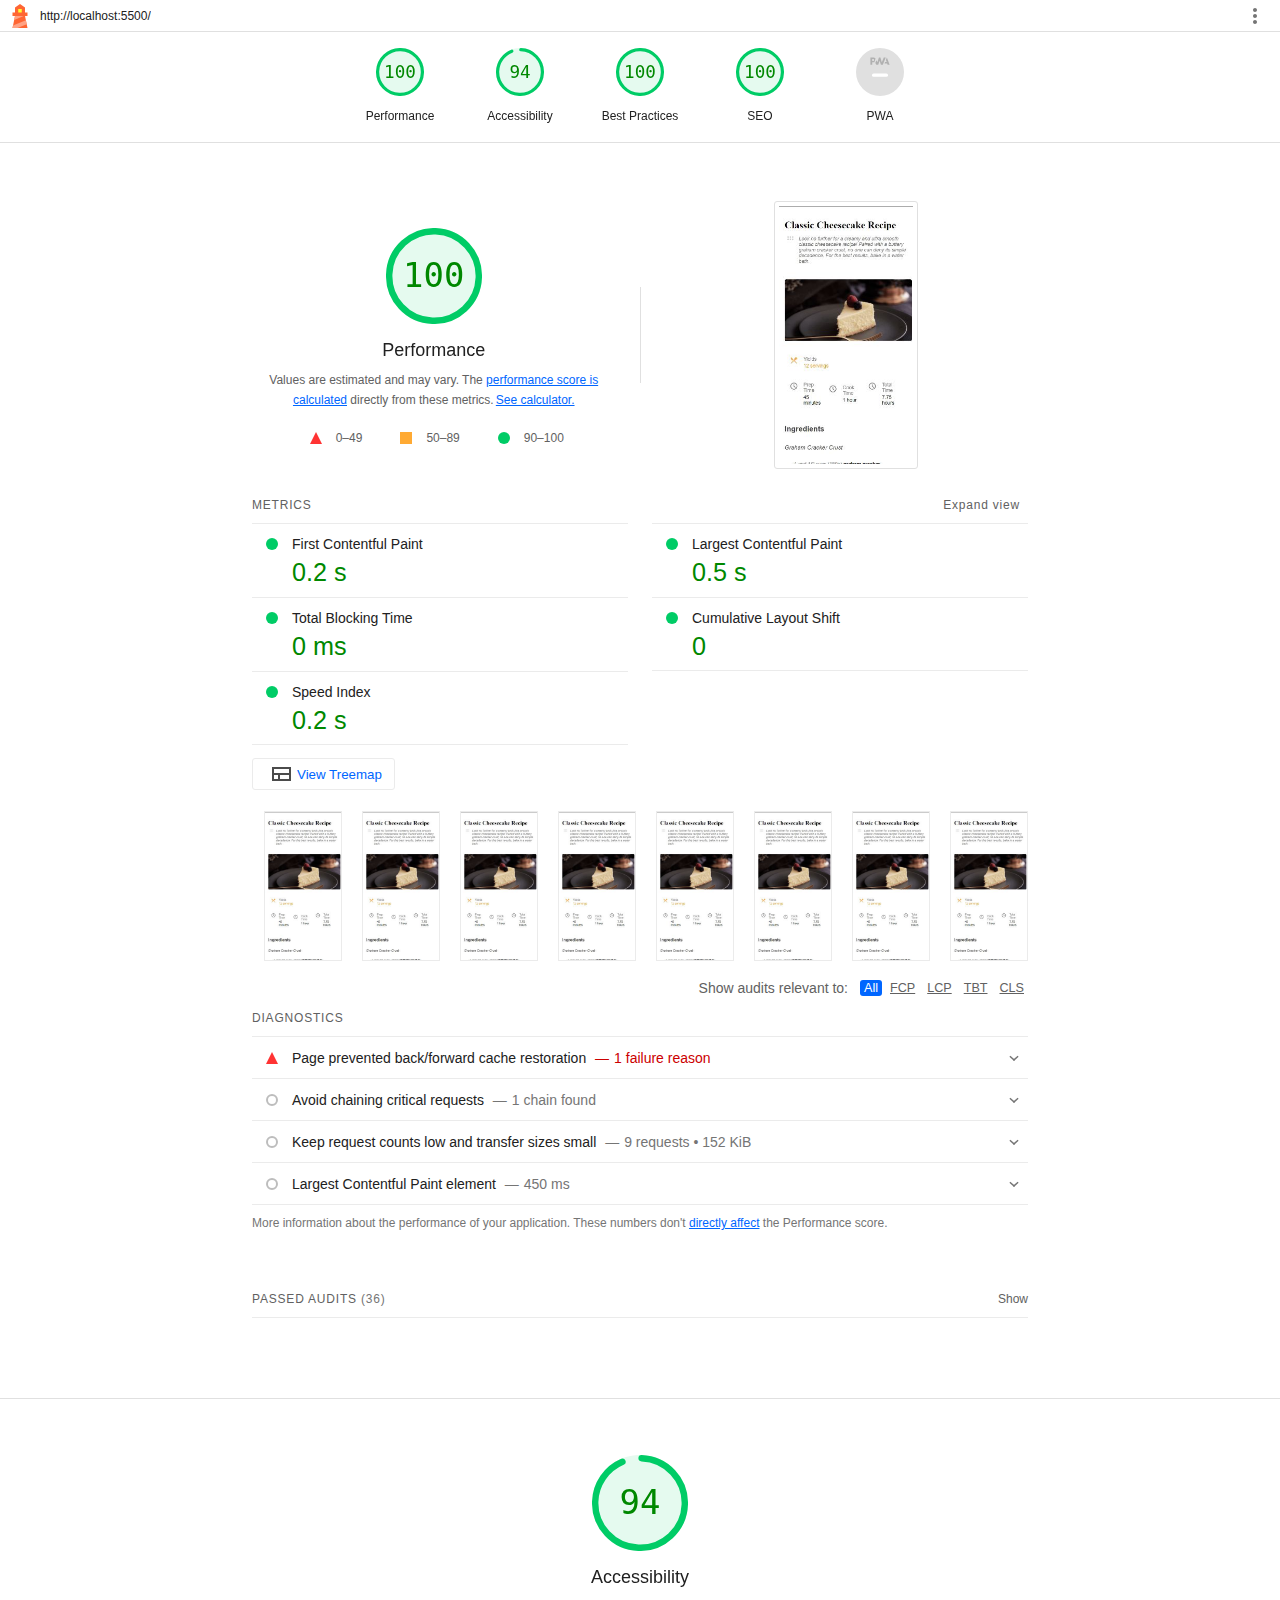
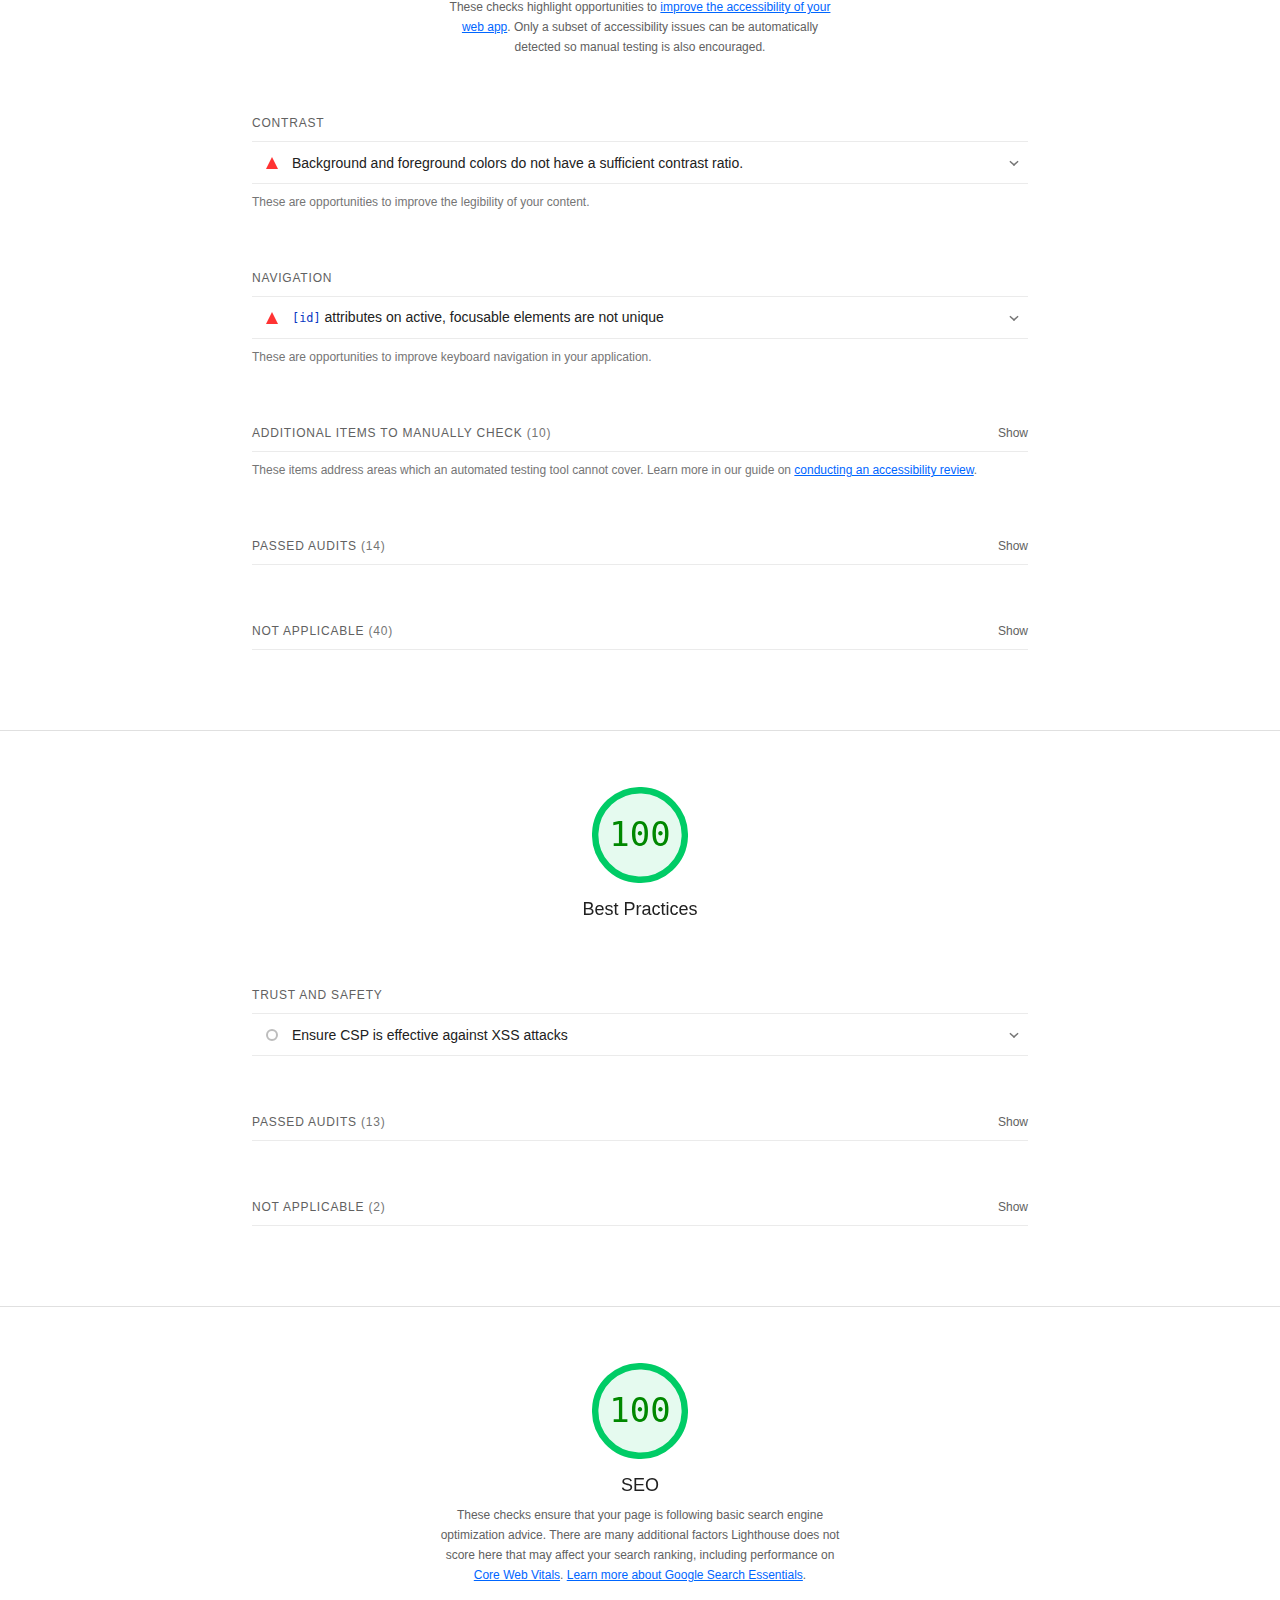
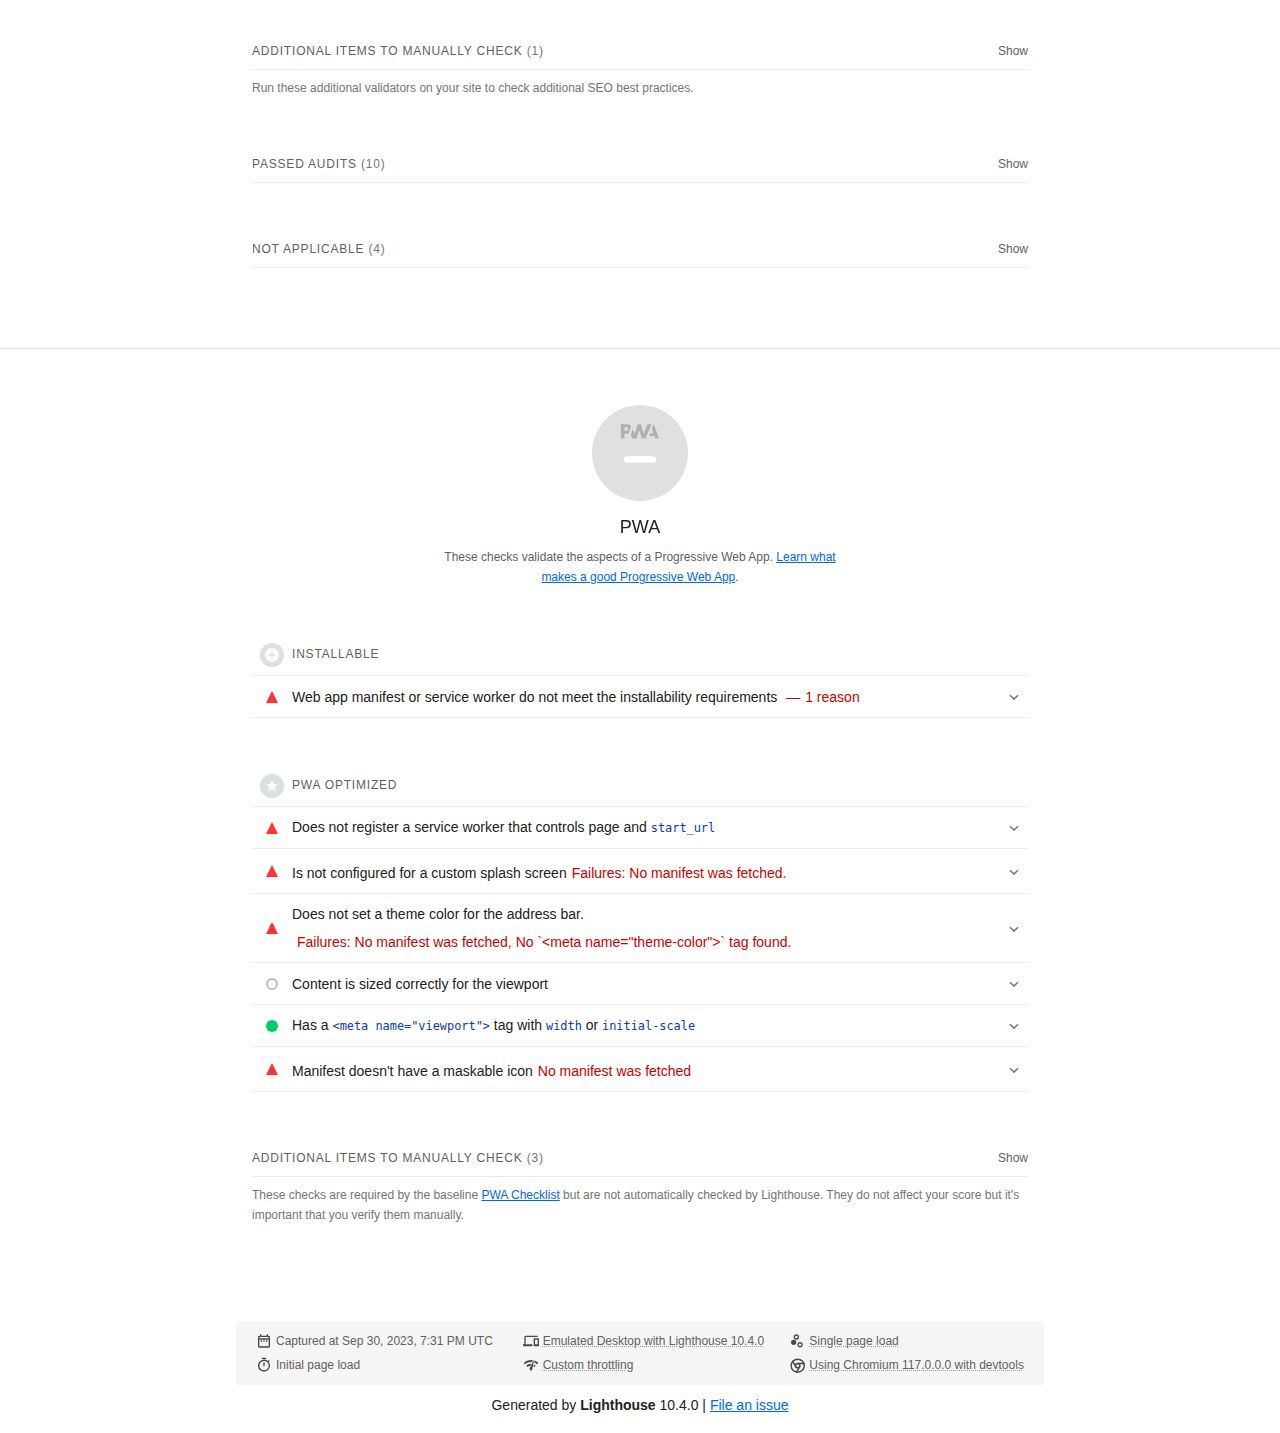
==== commit b060dbe7: "perf update v 1.0.1" ====
--- a/reports-lighthouse/desktop.report.html
+++ b/reports-lighthouse/desktop.report.html
@@ -28,7 +28,7 @@
 
   <div id="lh-log"></div>
 
-  <script>window.__LIGHTHOUSE_JSON__ = {"lighthouseVersion":"10.4.0","requestedUrl":"http://localhost:5500/","mainDocumentUrl":"http://localhost:5500/","finalDisplayedUrl":"http://localhost:5500/","finalUrl":"http://localhost:5500/","fetchTime":"2023-09-30T16:52:01.537Z","gatherMode":"navigation","runWarnings":[],"userAgent":"Mozilla/5.0 (Windows NT 10.0; Win64; x64) AppleWebKit/537.36 (KHTML, like Gecko) Chrome/117.0.0.0 Safari/537.36","environment":{"networkUserAgent":"Mozilla/5.0 (Macintosh; Intel Mac OS X 10_15_7) AppleWebKit/537.36 (KHTML, like Gecko) Chrome/109.0.0.0 Safari/537.36","hostUserAgent":"Mozilla/5.0 (Windows NT 10.0; Win64; x64) AppleWebKit/537.36 (KHTML, like Gecko) Chrome/117.0.0.0 Safari/537.36","benchmarkIndex":1105.5,"credits":{"axe-core":"4.7.2"}},"audits":{"is-on-https":{"id":"is-on-https","title":"Uses HTTPS","description":"All sites should be protected with HTTPS, even ones that don't handle sensitive data. This includes avoiding [mixed content](https://developers.google.com/web/fundamentals/security/prevent-mixed-content/what-is-mixed-content), where some resources are loaded over HTTP despite the initial request being served over HTTPS. HTTPS prevents intruders from tampering with or passively listening in on the communications between your app and your users, and is a prerequisite for HTTP/2 and many new web platform APIs. [Learn more about HTTPS](https://developer.chrome.com/docs/lighthouse/pwa/is-on-https/).","score":1,"scoreDisplayMode":"binary","details":{"type":"table","headings":[],"items":[]}},"service-worker":{"id":"service-worker","title":"Does not register a service worker that controls page and `start_url`","description":"The service worker is the technology that enables your app to use many Progressive Web App features, such as offline, add to homescreen, and push notifications. [Learn more about Service Workers](https://developer.chrome.com/docs/lighthouse/pwa/service-worker/).","score":0,"scoreDisplayMode":"binary"},"viewport":{"id":"viewport","title":"Has a `\u003cmeta name=\"viewport\">` tag with `width` or `initial-scale`","description":"A `\u003cmeta name=\"viewport\">` not only optimizes your app for mobile screen sizes, but also prevents [a 300 millisecond delay to user input](https://developer.chrome.com/blog/300ms-tap-delay-gone-away/). [Learn more about using the viewport meta tag](https://developer.chrome.com/docs/lighthouse/pwa/viewport/).","score":1,"scoreDisplayMode":"binary","warnings":[]},"first-contentful-paint":{"id":"first-contentful-paint","title":"First Contentful Paint","description":"First Contentful Paint marks the time at which the first text or image is painted. [Learn more about the First Contentful Paint metric](https://developer.chrome.com/docs/lighthouse/performance/first-contentful-paint/).","score":0.99,"scoreDisplayMode":"numeric","numericValue":559.9055500000001,"numericUnit":"millisecond","displayValue":"0.6 s"},"largest-contentful-paint":{"id":"largest-contentful-paint","title":"Largest Contentful Paint","description":"Largest Contentful Paint marks the time at which the largest text or image is painted. [Learn more about the Largest Contentful Paint metric](https://developer.chrome.com/docs/lighthouse/performance/lighthouse-largest-contentful-paint/)","score":1,"scoreDisplayMode":"numeric","numericValue":559.9055500000001,"numericUnit":"millisecond","displayValue":"0.6 s"},"first-meaningful-paint":{"id":"first-meaningful-paint","title":"First Meaningful Paint","description":"First Meaningful Paint measures when the primary content of a page is visible. [Learn more about the First Meaningful Paint metric](https://developer.chrome.com/docs/lighthouse/performance/first-meaningful-paint/).","score":0.99,"scoreDisplayMode":"numeric","numericValue":559.9055500000001,"numericUnit":"millisecond","displayValue":"0.6 s"},"speed-index":{"id":"speed-index","title":"Speed Index","description":"Speed Index shows how quickly the contents of a page are visibly populated. [Learn more about the Speed Index metric](https://developer.chrome.com/docs/lighthouse/performance/speed-index/).","score":1,"scoreDisplayMode":"numeric","numericValue":559.9055500000001,"numericUnit":"millisecond","displayValue":"0.6 s"},"screenshot-thumbnails":{"id":"screenshot-thumbnails","title":"Screenshot Thumbnails","description":"This is what the load of your site looked like.","score":null,"scoreDisplayMode":"informative","details":{"type":"filmstrip","scale":3000,"items":[{"timing":375,"timestamp":225137220457,"data":"[data-uri]"},{"timing":750,"timestamp":225137595457,"data":"[data-uri]"},{"timing":1125,"timestamp":225137970457,"data":"[data-uri]"},{"timing":1500,"timestamp":225138345457,"data":"[data-uri]"},{"timing":1875,"timestamp":225138720457,"data":"[data-uri]"},{"timing":2250,"timestamp":225139095457,"data":"[data-uri]"},{"timing":2625,"timestamp":225139470457,"data":"[data-uri]"},{"timing":3000,"timestamp":225139845457,"data":"[data-uri]"}]}},"final-screenshot":{"id":"final-screenshot","title":"Final Screenshot","description":"The last screenshot captured of the pageload.","score":null,"scoreDisplayMode":"informative","details":{"type":"screenshot","timing":496,"timestamp":225137341687,"data":"[data-uri]